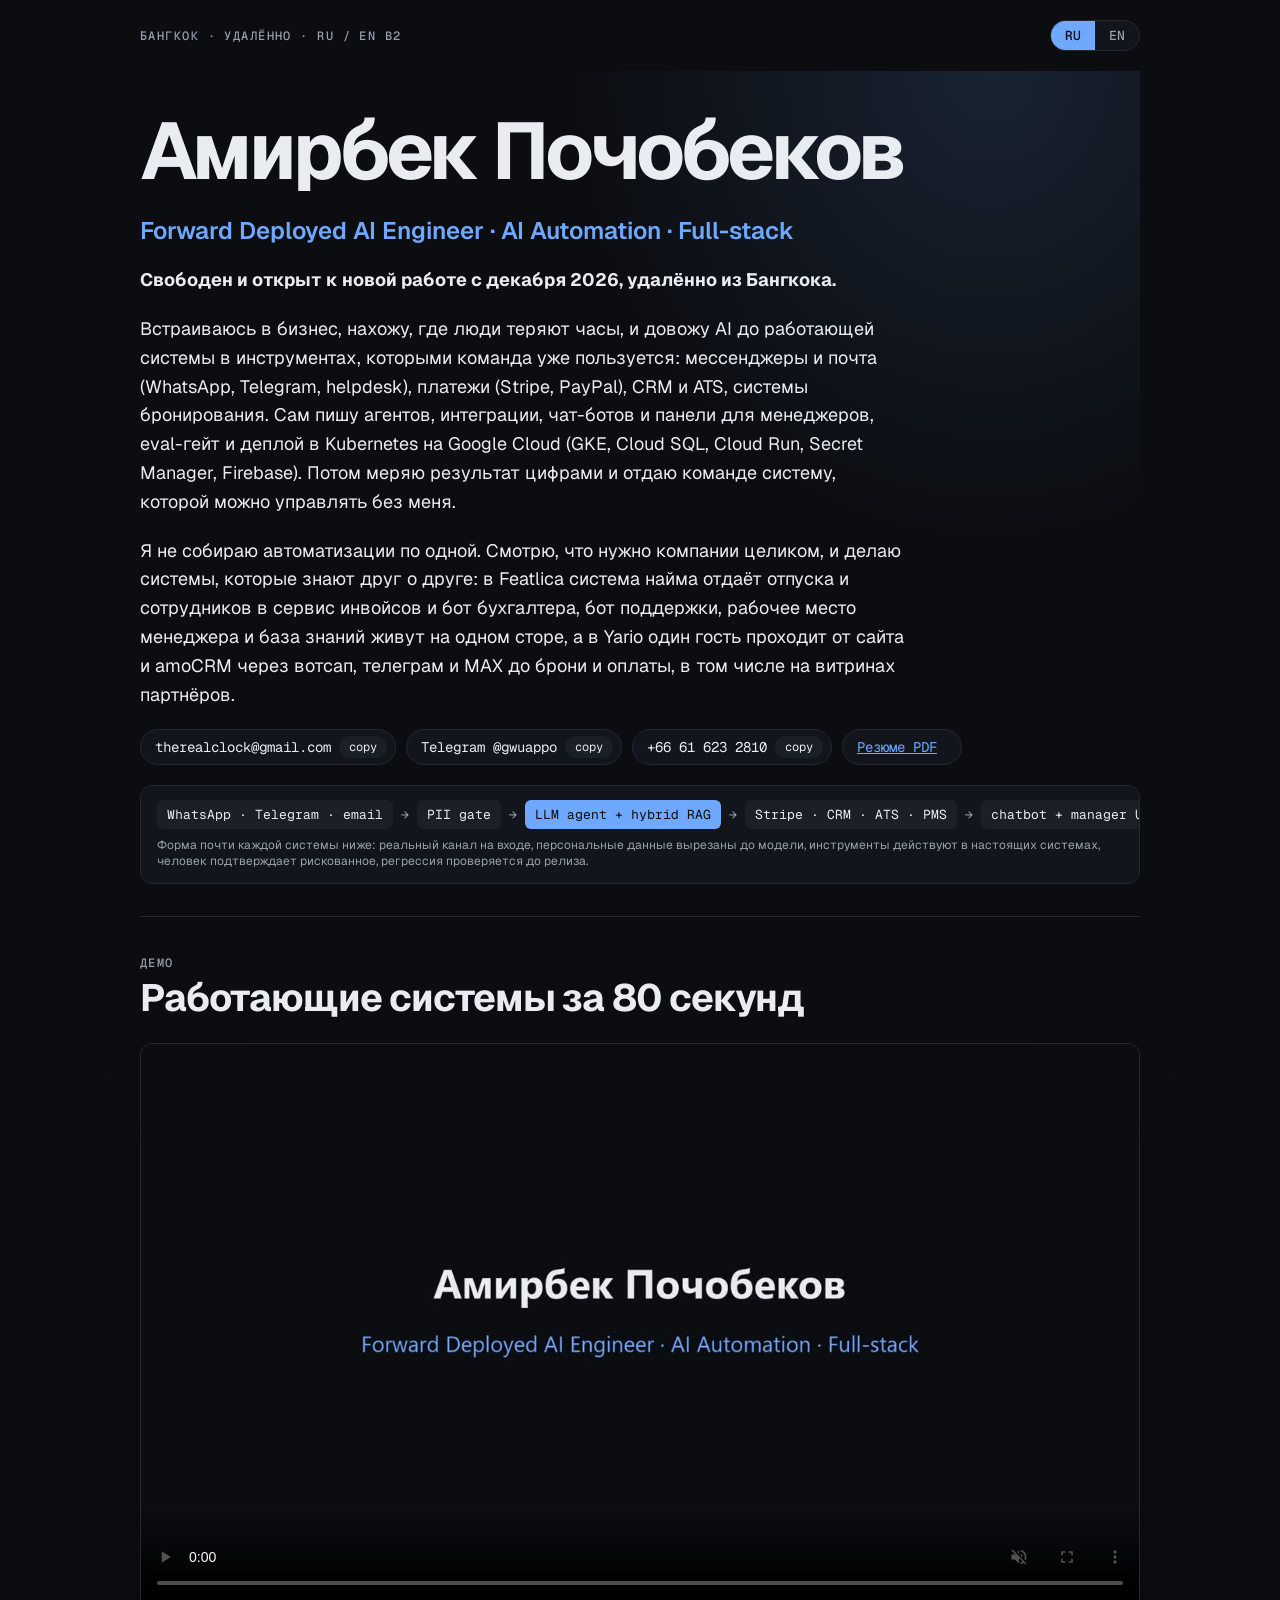
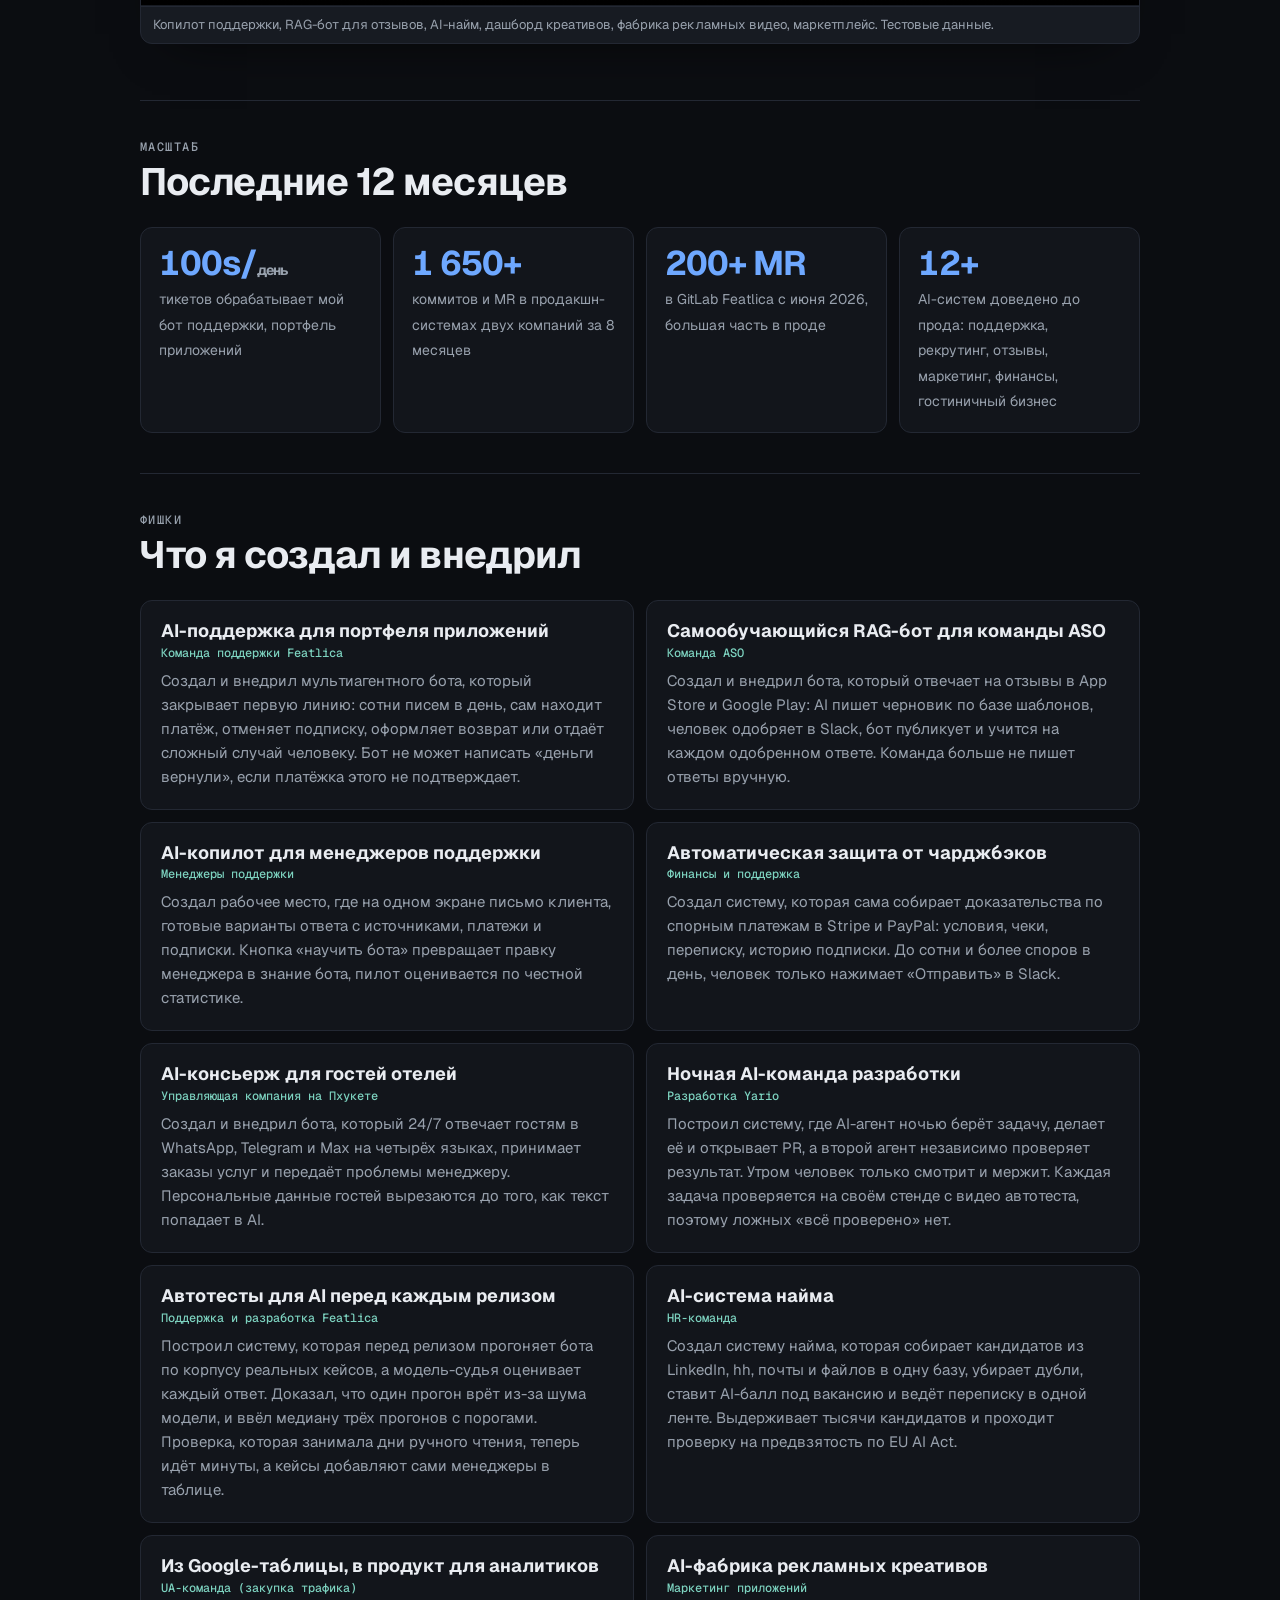
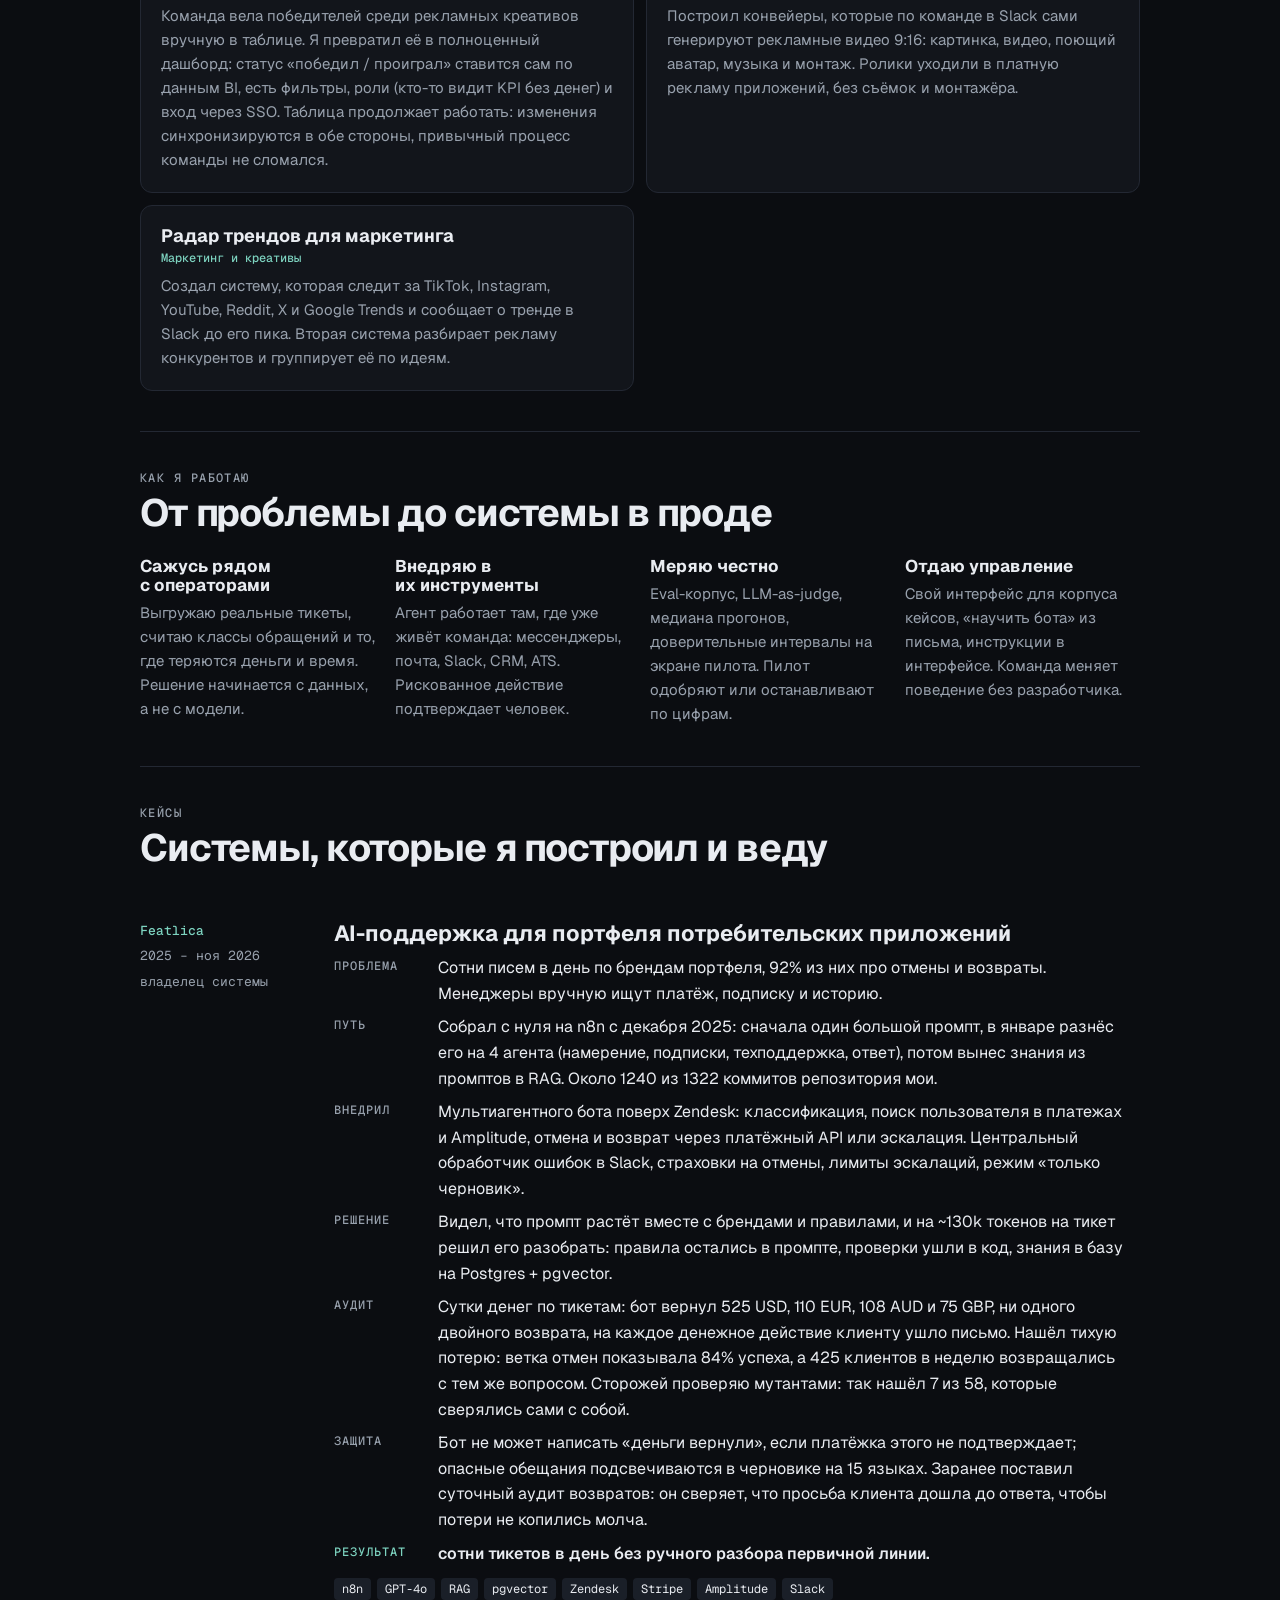
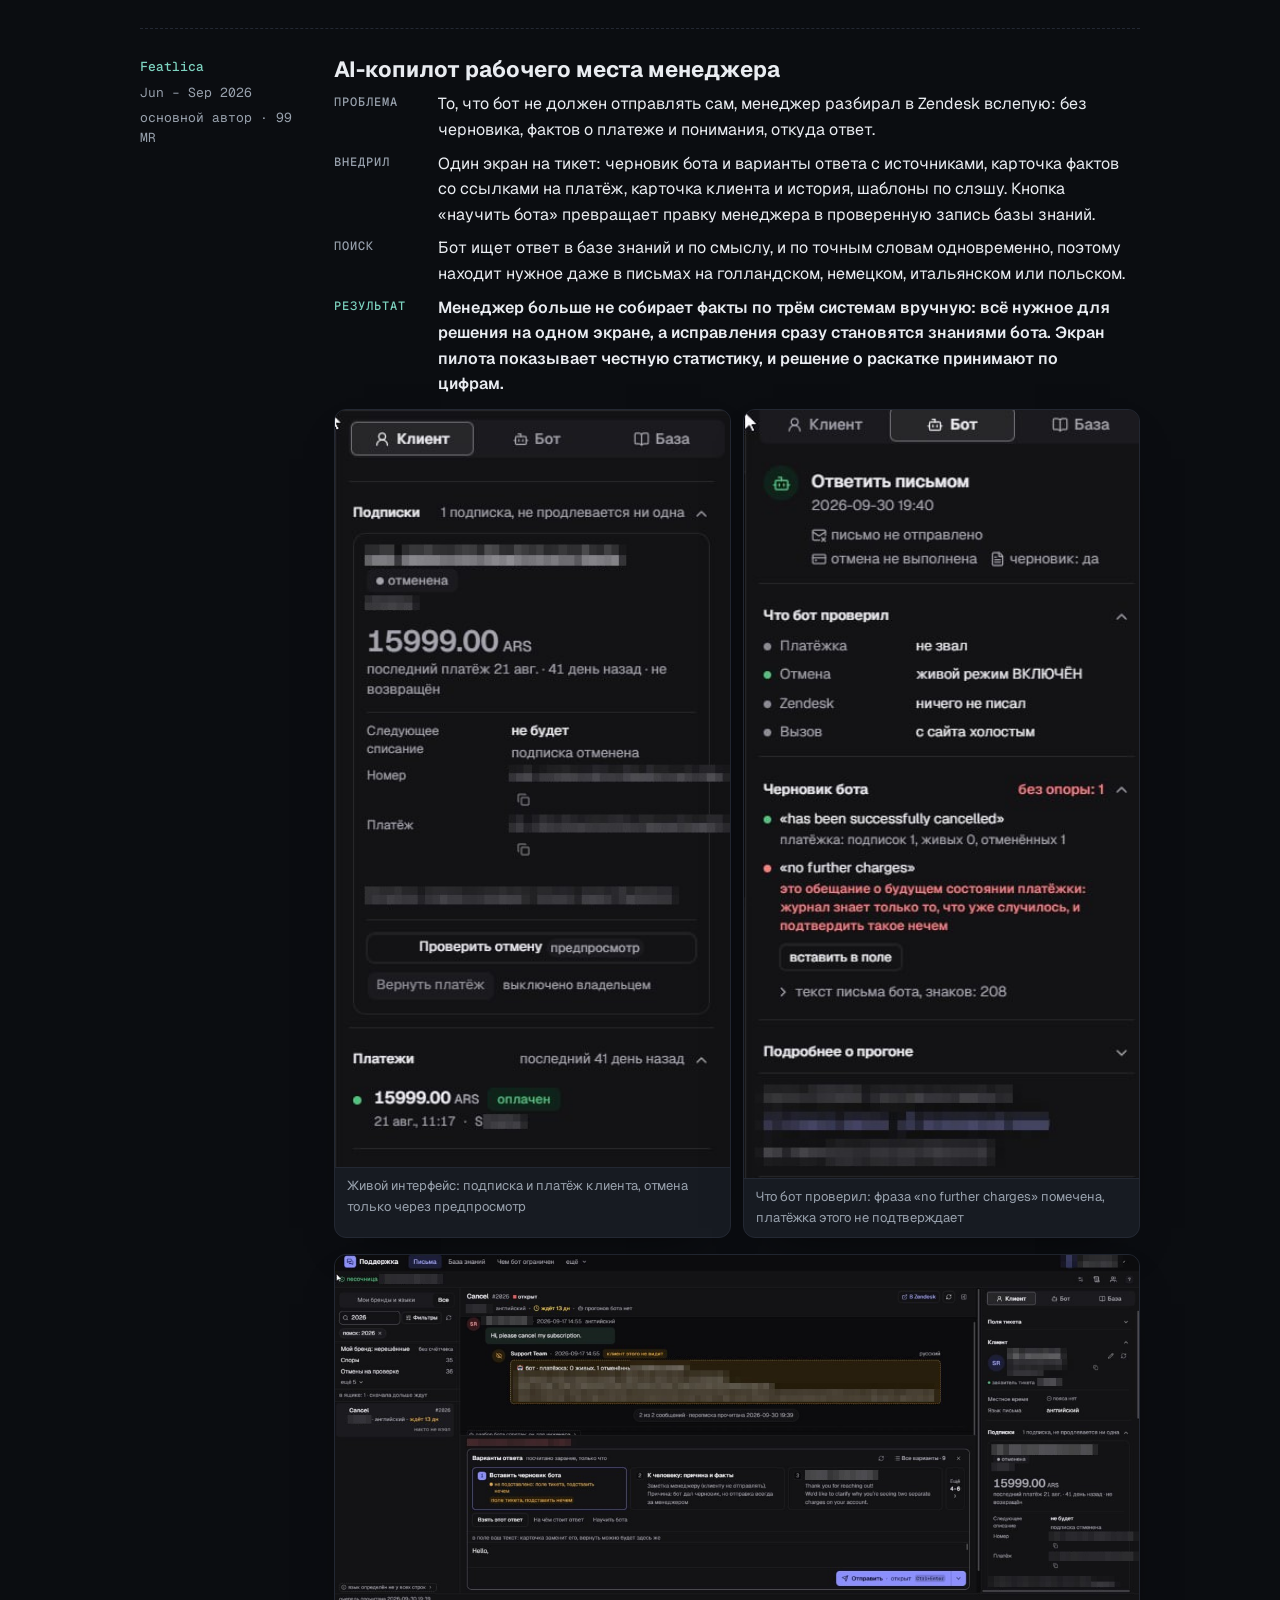
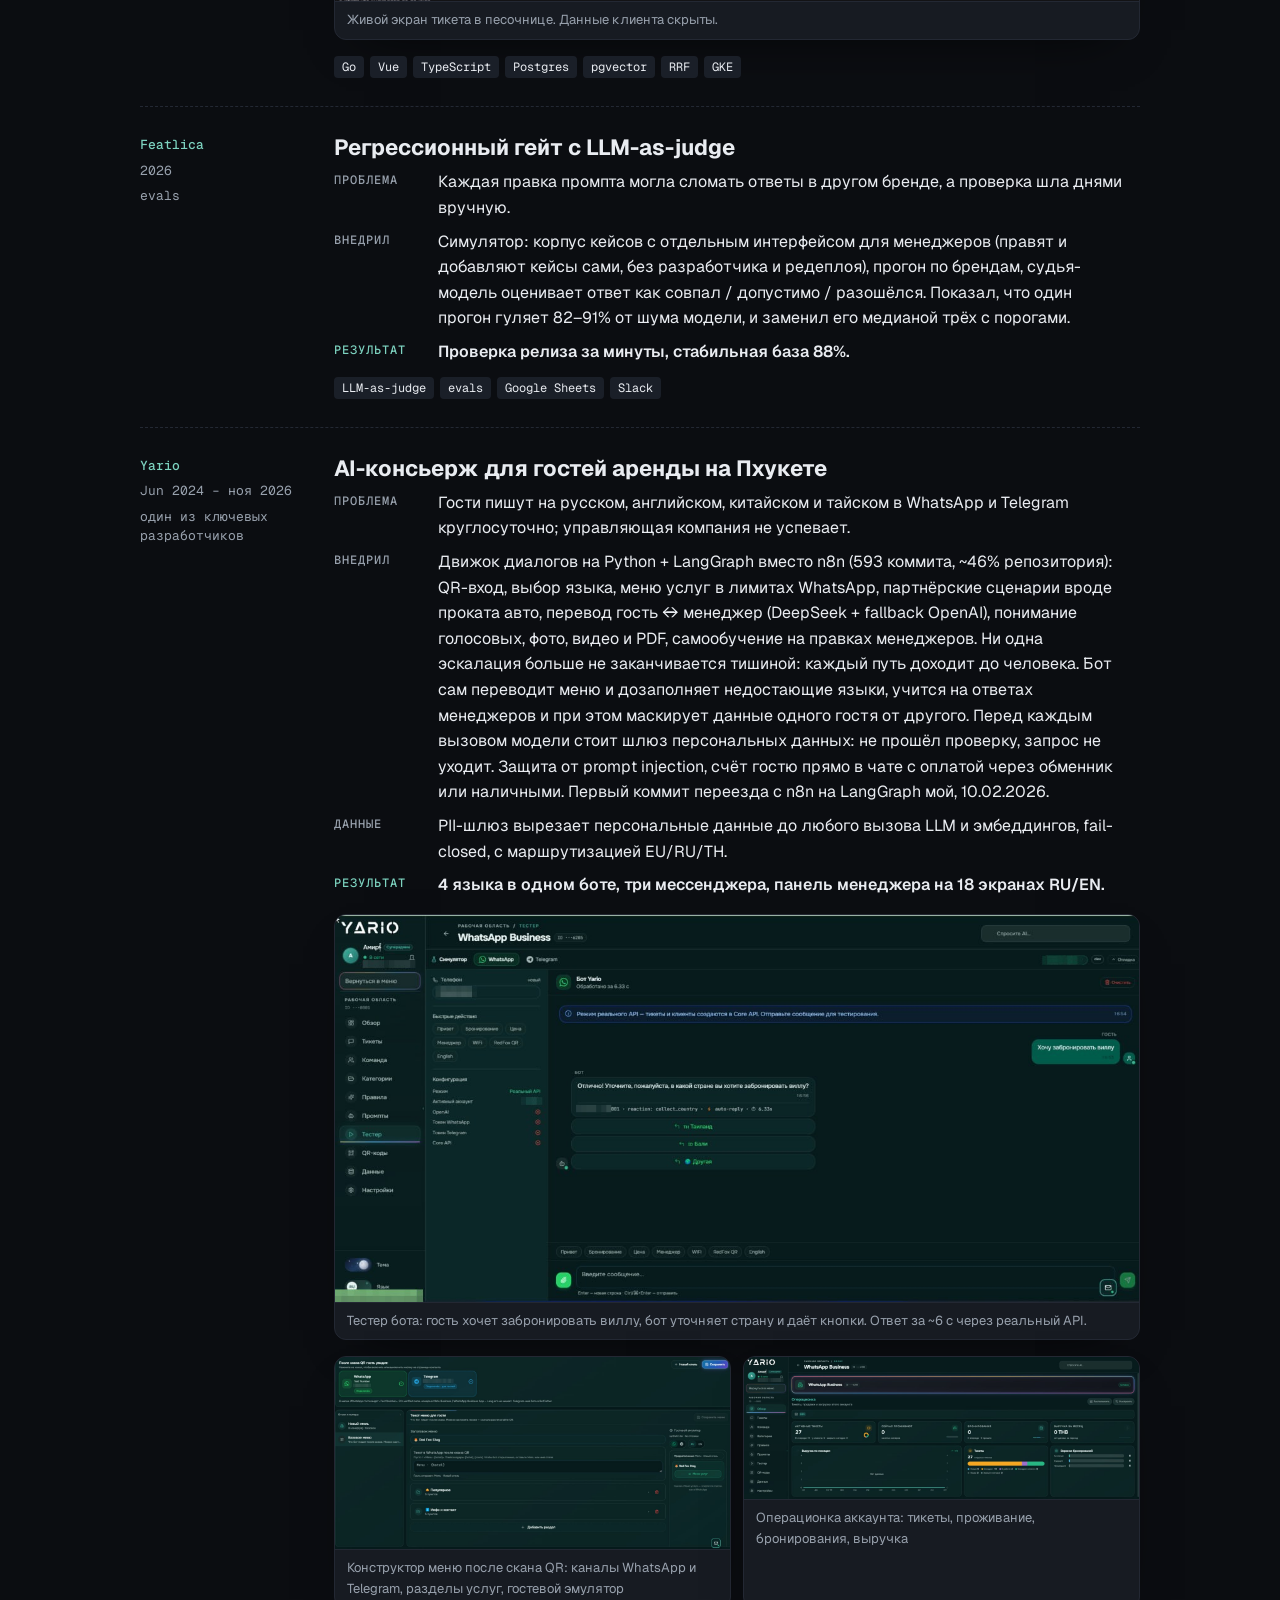
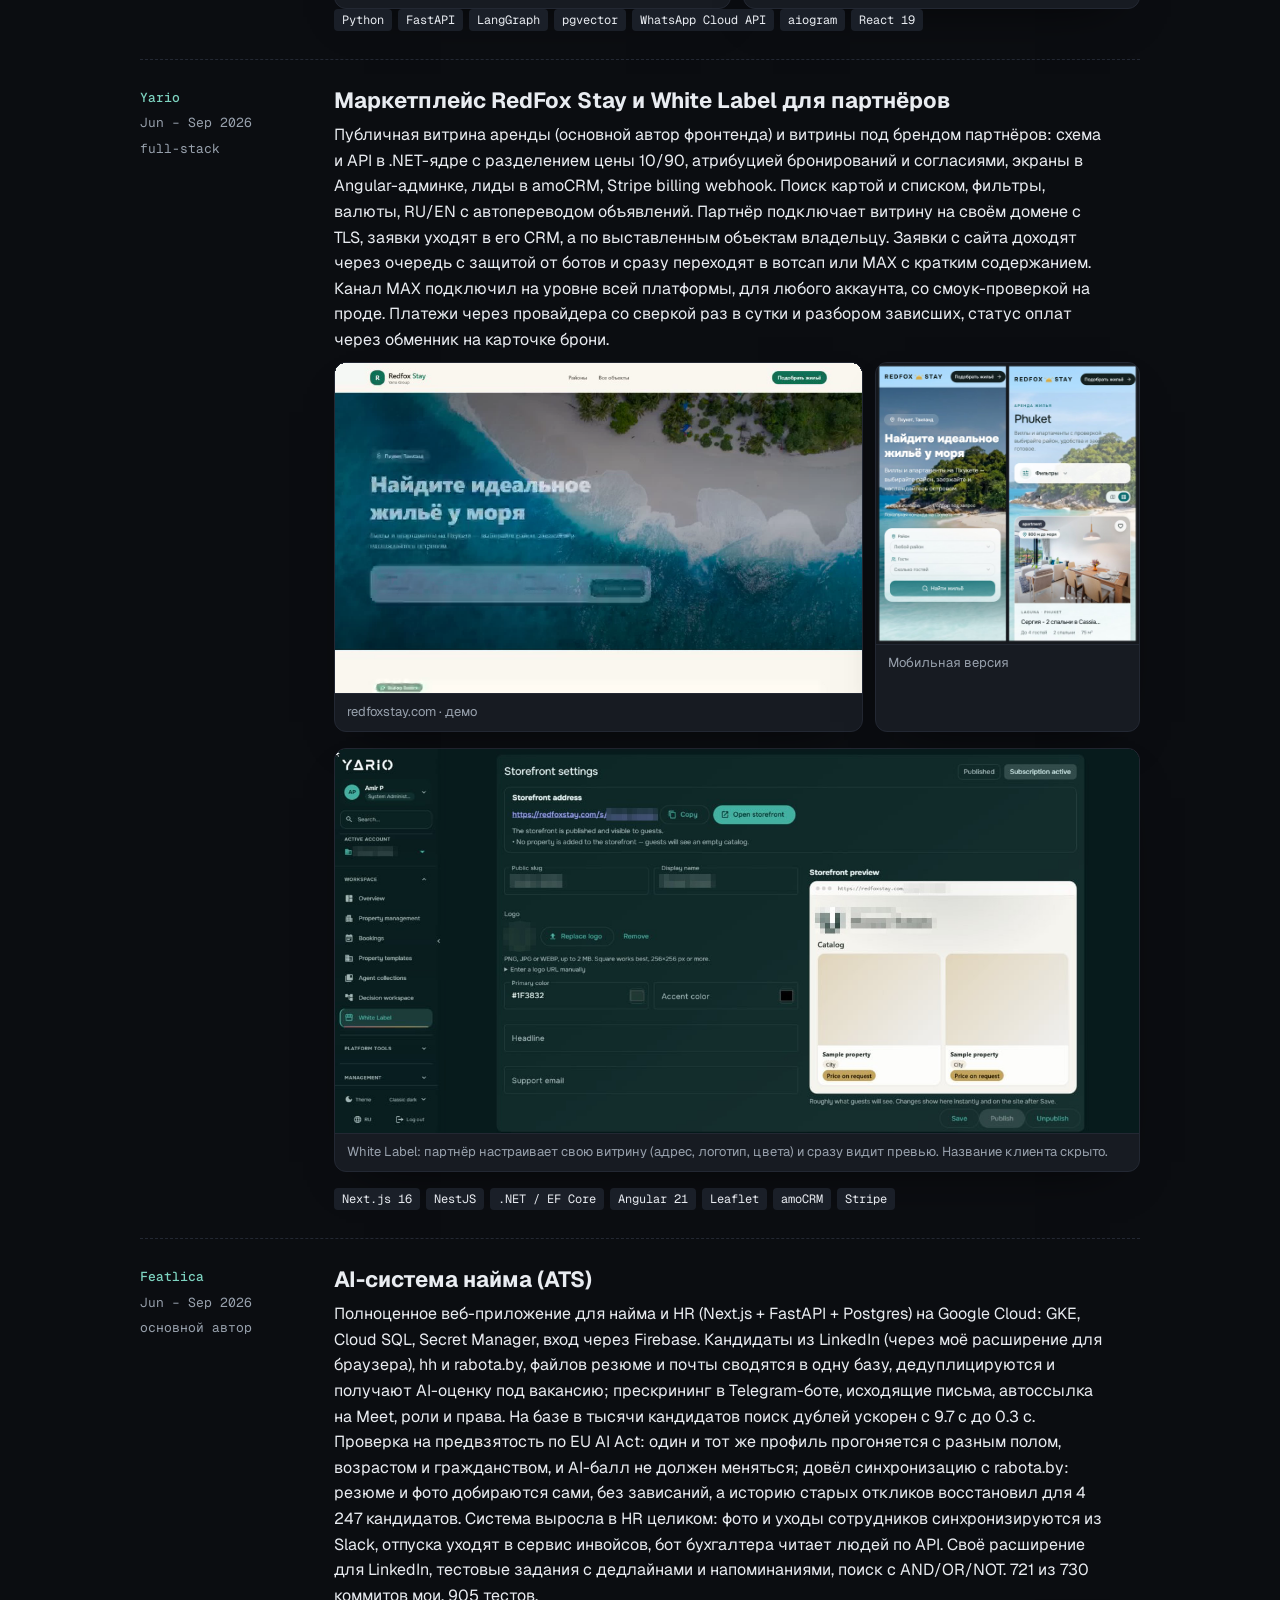
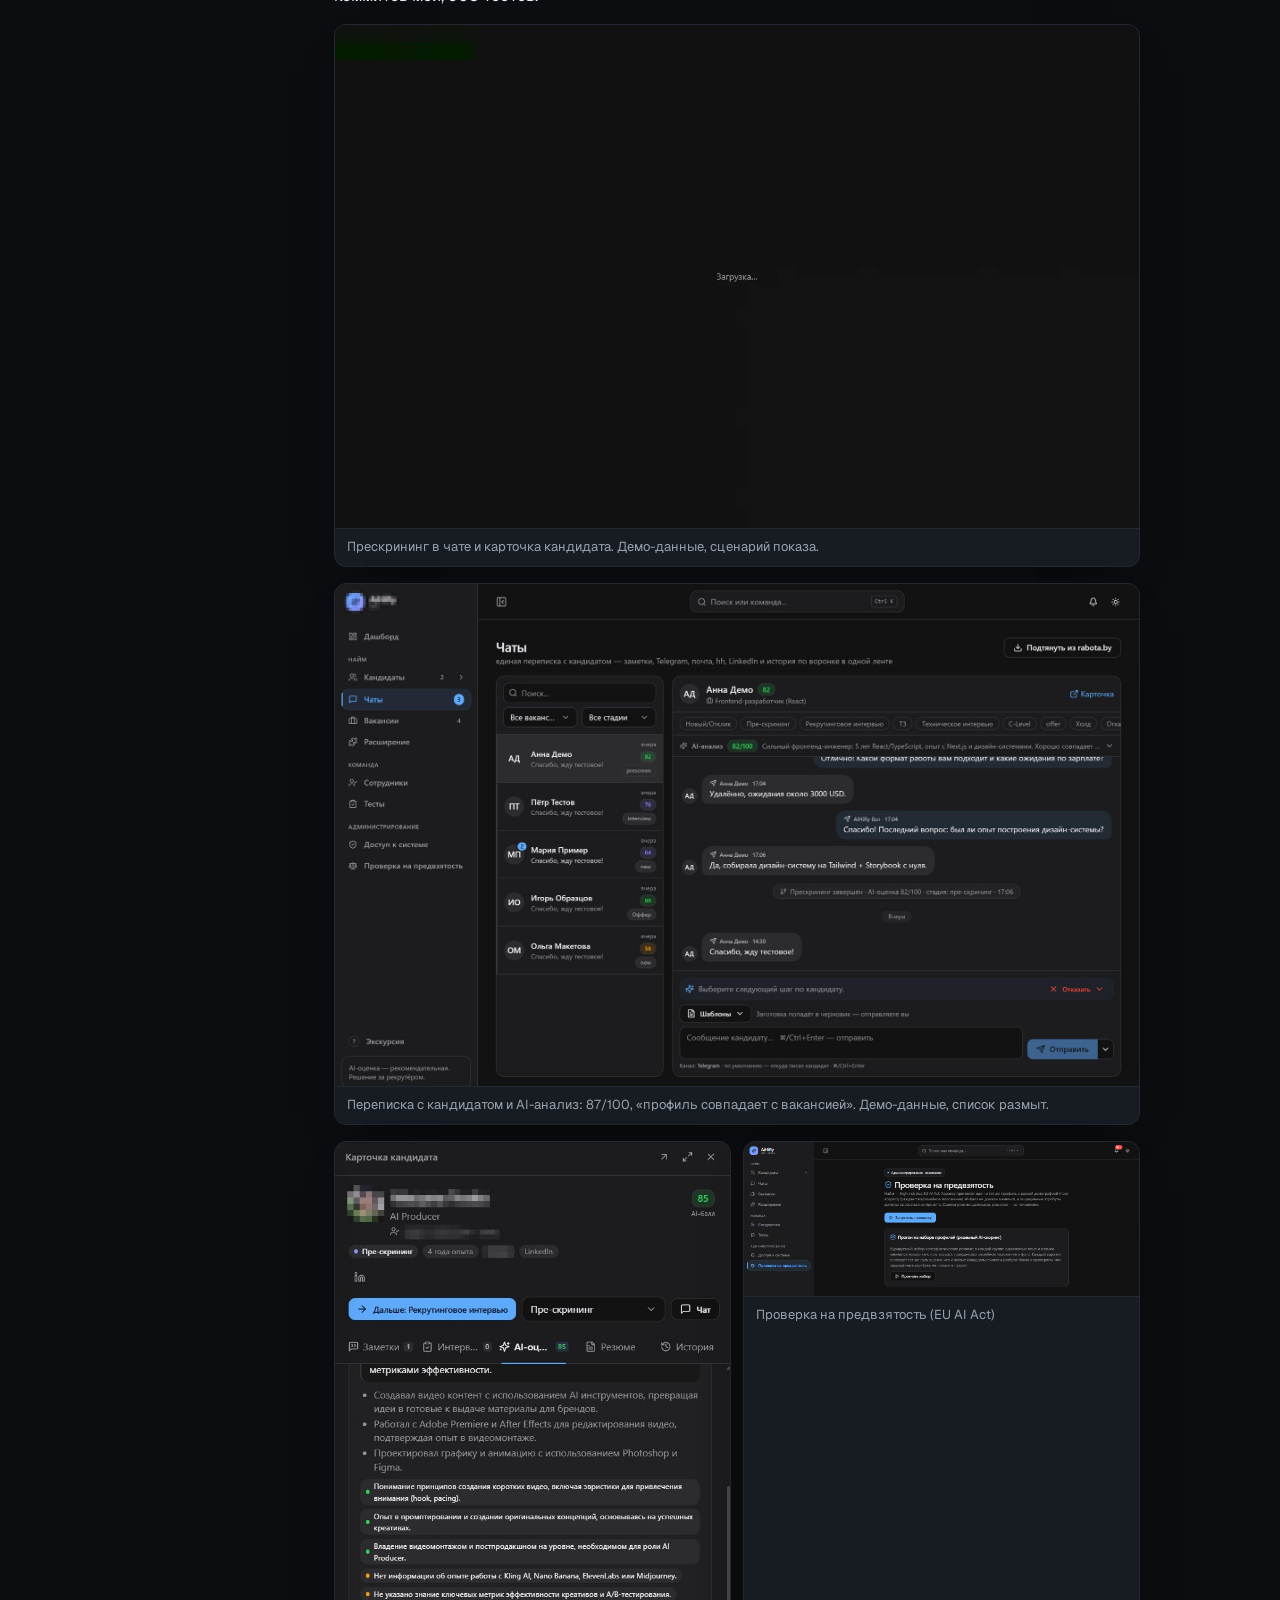
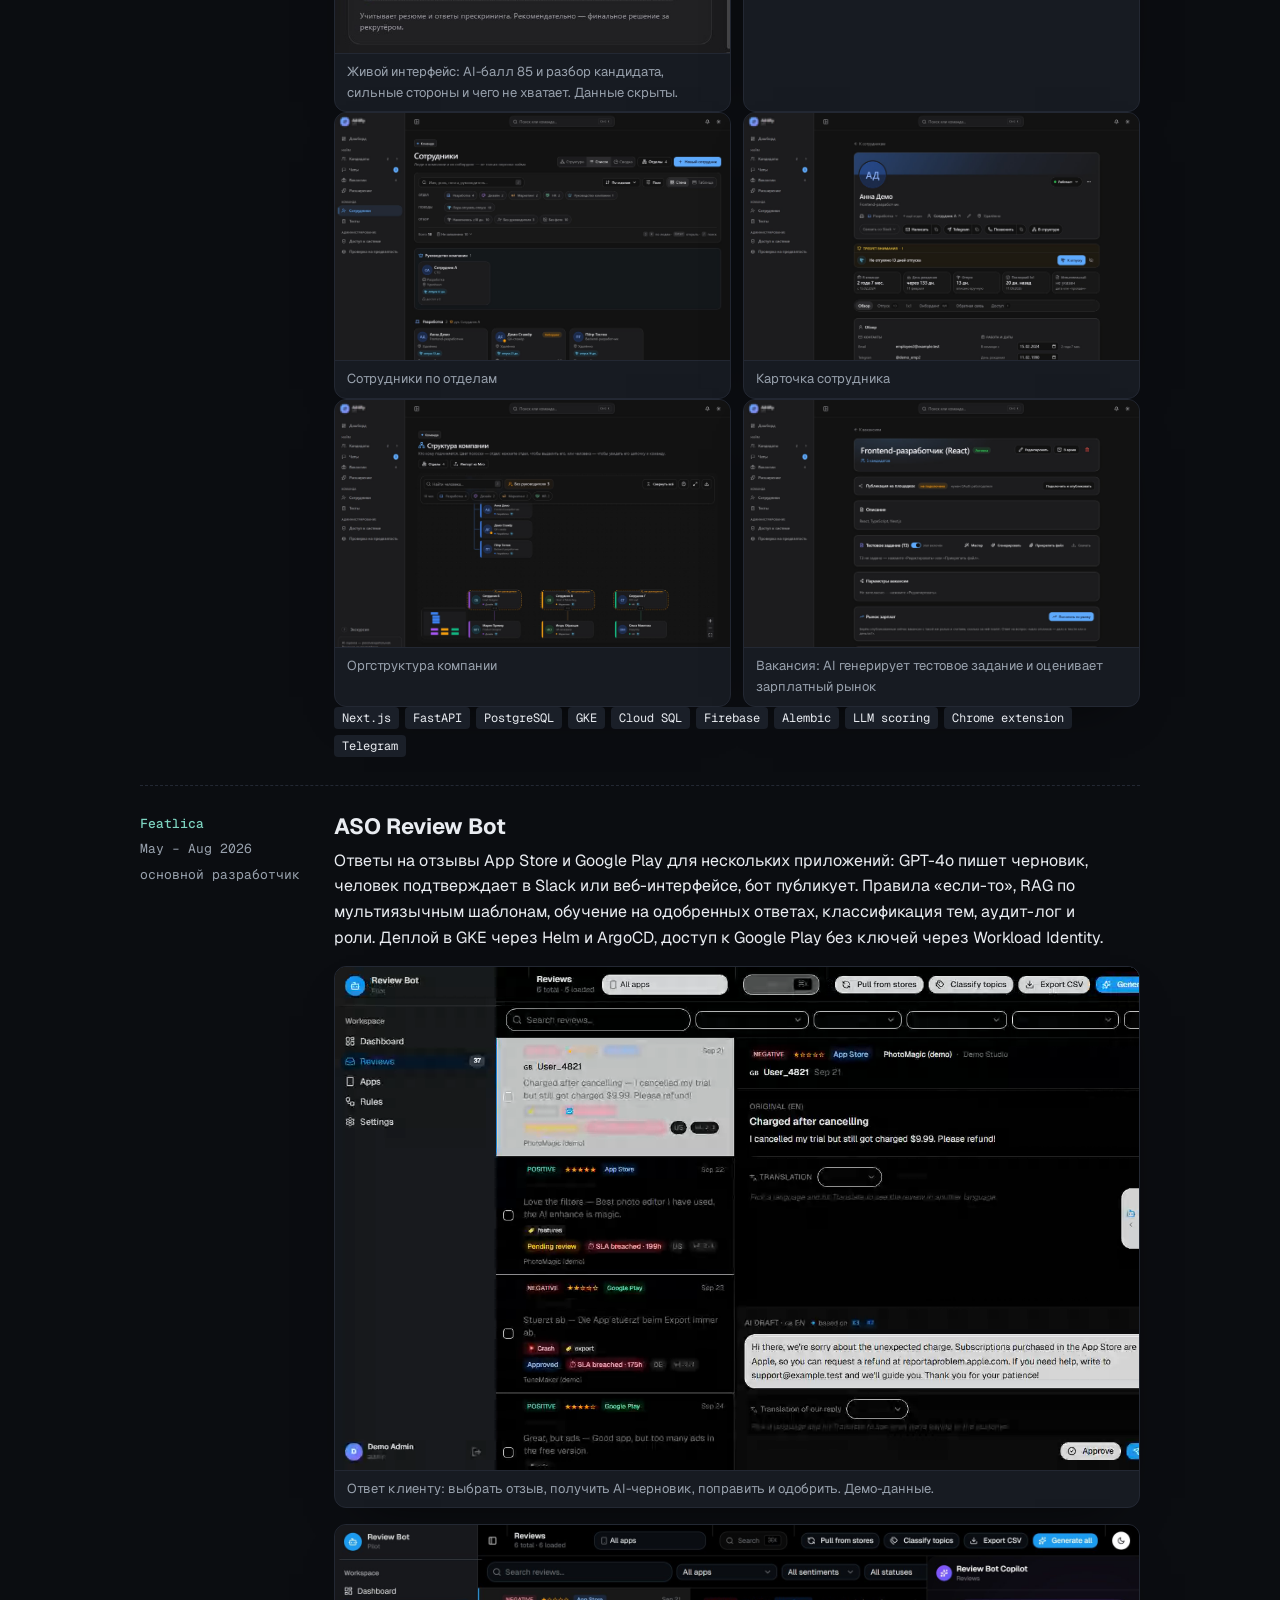
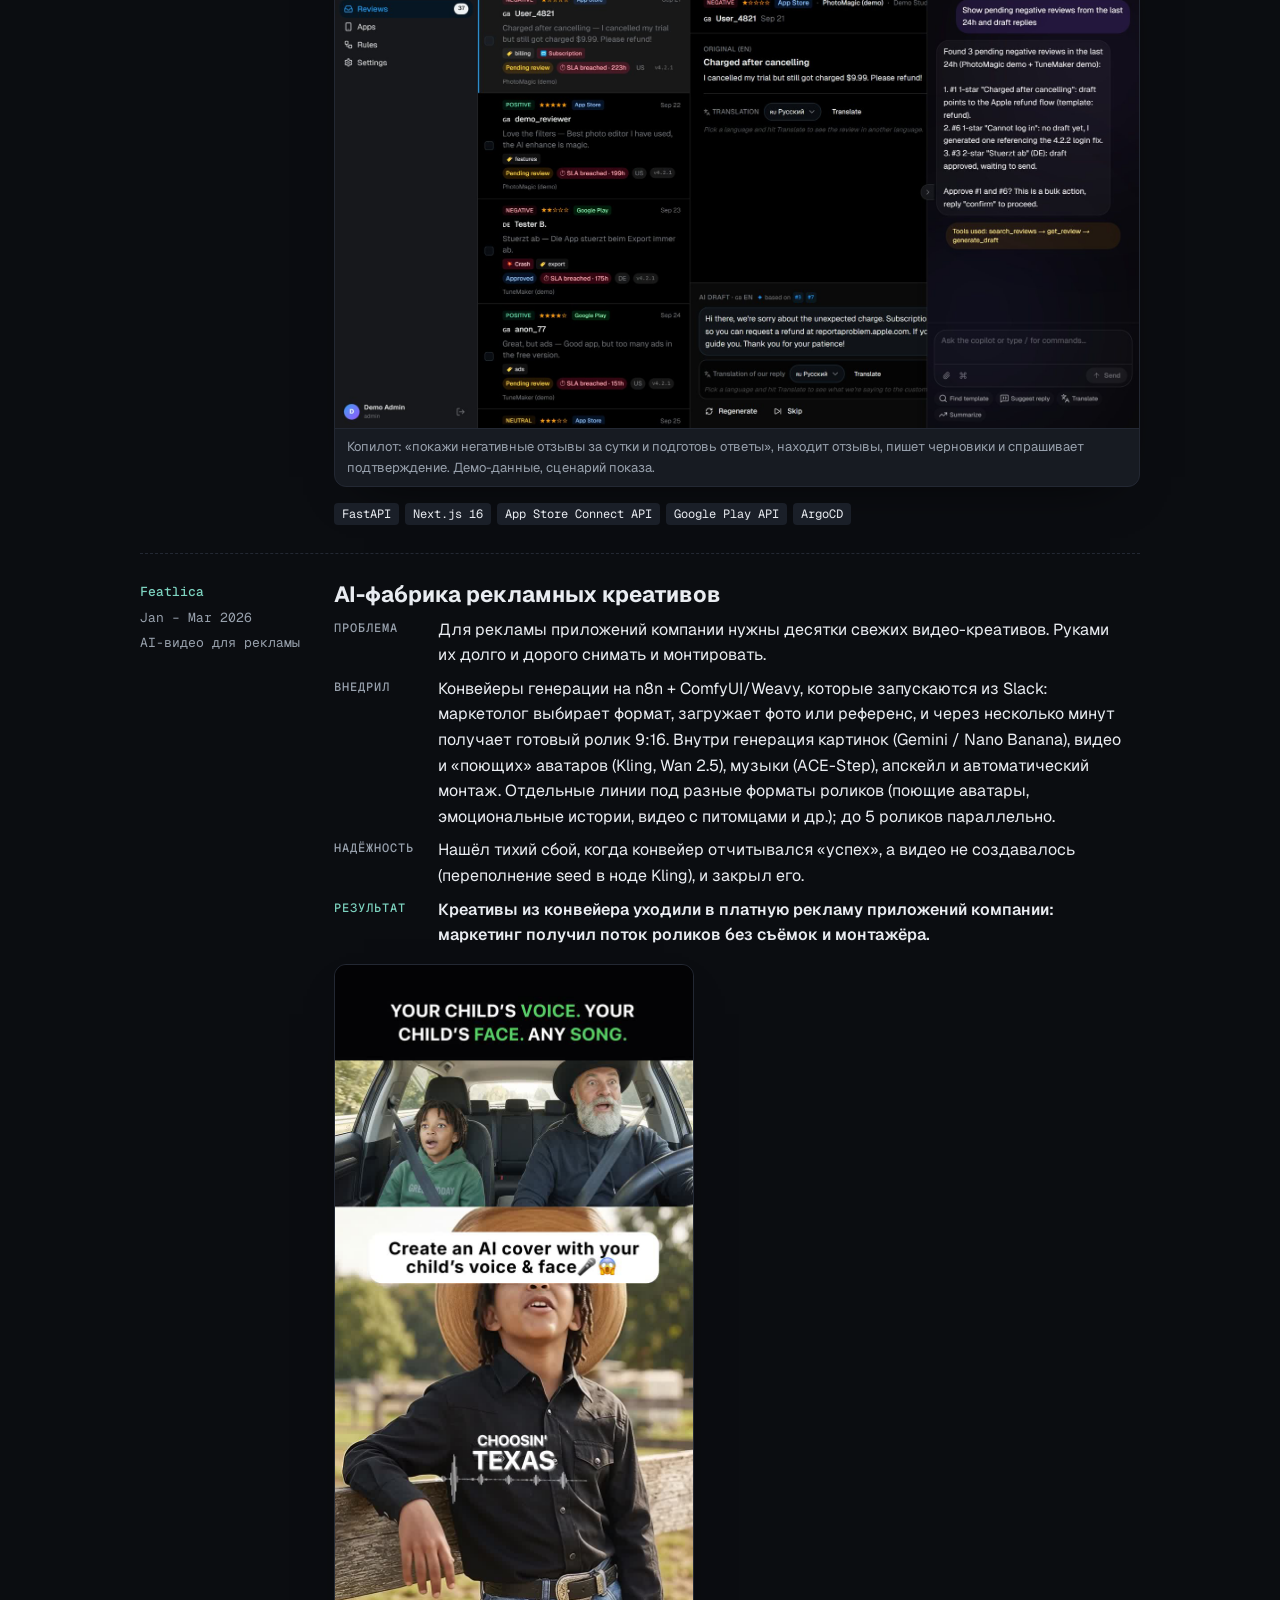
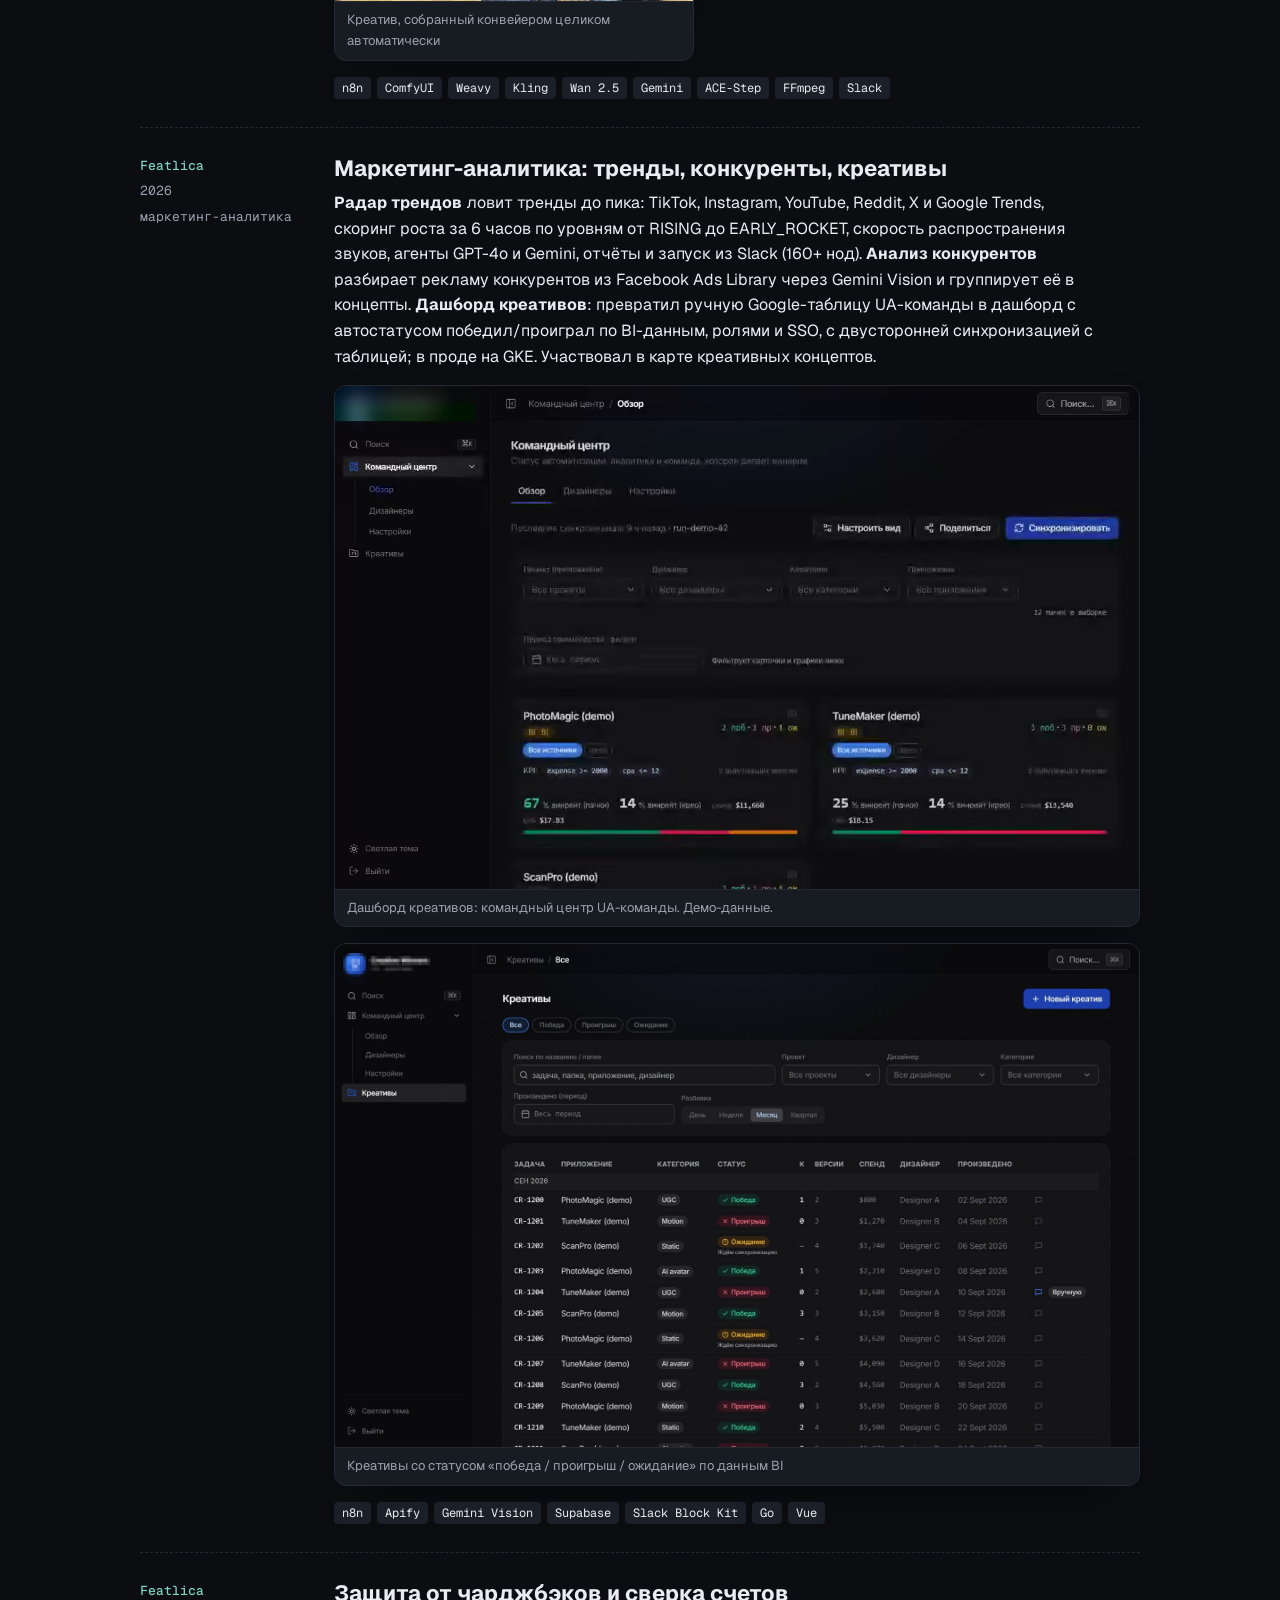
==== index.html @ 1156b282 "Remove internal names and sensitive details" ====
<!doctype html>
<html lang="ru" data-lang="ru">
<head>
<meta charset="utf-8">
<meta name="viewport" content="width=device-width, initial-scale=1, viewport-fit=cover">
<meta name="description" content="Forward Deployed AI Engineer · AI Automation · Full-stack. Кейсы, скриншоты и видео работающих AI-систем.">
<meta property="og:title" content="Амирбек Почобеков, Forward Deployed AI Engineer">
<meta property="og:description" content="AI-агенты, интеграции и продакшн: кейсы, скрины и видео.">
<meta property="og:image" content="shots/sb-variants.jpg">
<meta name="robots" content="noindex">
<title>Амирбек Почобеков, AI Engineer</title>

<link rel="preconnect" href="https://fonts.googleapis.com">
<link rel="stylesheet" href="https://fonts.googleapis.com/css2?family=Geist:wght@400;500;600;700;800&family=Geist+Mono:wght@400;500&display=swap">
<style>
/* Layout: dark product-site look; one column; cases as field reports with full-width screenshots */
:root{
  --paper:#0b0d11; --surface:#12151b; --raise:#171b22; --ink:#e9ecf1; --muted:#98a1ad; --line:#232833;
  --accent:#6ea8ff; --signal:#7dd3c0; --chip:#1a1f28; color-scheme:dark;
  --display:"Geist",ui-sans-serif,system-ui,sans-serif;
  --body:"Geist",ui-sans-serif,system-ui,sans-serif;
  --mono:"Geist Mono",ui-monospace,Consolas,monospace;
}
*{box-sizing:border-box}
body{background:var(--paper);color:var(--ink);font:16px/1.6 var(--body);padding-inline:20px;padding-block:0 64px}
.wrap{max-width:1000px;margin:0 auto}
a{color:var(--accent)}
a:focus-visible,button:focus-visible{outline:2px solid var(--accent);outline-offset:2px}
h1,h2,h3{font-family:var(--display);text-wrap:balance;margin:0;line-height:1.1}
.eyebrow{font:500 12px/1 var(--mono);letter-spacing:.12em;text-transform:uppercase;color:var(--muted)}
.bar{display:flex;justify-content:space-between;align-items:center;padding-block:20px;gap:12px}
.lang{display:inline-flex;border:1px solid var(--line);border-radius:999px;overflow:hidden;background:var(--surface)}
.lang button{border:0;background:none;color:var(--muted);font:500 13px var(--mono);padding:6px 14px;cursor:pointer}
.lang button[aria-pressed="true"]{background:var(--accent);color:#0b0d11}
html[data-lang="en"] [lang="ru"],html:not([data-lang="en"]) [lang="en"]{display:none}
header.hero{padding-block:36px 32px;display:grid;gap:20px}
.hero h1{font-size:clamp(40px,7vw,80px);font-weight:700;letter-spacing:-.045em}
.hero{background:radial-gradient(60% 80% at 85% 0%,rgba(110,168,255,.14),transparent 70%)}
.hero .role{font:600 clamp(18px,2.4vw,24px)/1.3 var(--display);color:var(--accent)}
.hero p.lead{max-width:64ch;font-size:18px;margin:0}
.contacts{display:flex;flex-wrap:wrap;gap:10px}
.contact{display:inline-flex;align-items:center;gap:8px;border:1px solid var(--line);background:var(--surface);border-radius:999px;padding:6px 8px 6px 14px;font:14px var(--mono)}
.contact button{border:0;background:var(--chip);color:var(--ink);border-radius:999px;padding:3px 10px;font:12px var(--mono);cursor:pointer}
.pipe{border:1px solid var(--line);background:var(--surface);border-radius:12px;padding:14px 16px;overflow-x:auto}
.pipe ol{list-style:none;margin:0;padding:0;display:flex;gap:8px;align-items:center;white-space:nowrap;font:13px var(--mono)}
.pipe li{padding:6px 10px;border-radius:6px;background:var(--chip)}
.pipe li.arrow{background:none;color:var(--muted);padding:0}
.pipe li.hot{background:var(--accent);color:#0b0d11}
.pipe small{display:block;margin-top:8px;color:var(--muted);font:12px var(--body)}
section{padding-block:40px;border-top:1px solid var(--line)}
section>h2{font-size:clamp(26px,3.6vw,38px);font-weight:700;letter-spacing:-.03em;margin-block:8px 24px}
.stats{display:grid;grid-template-columns:repeat(4,minmax(0,1fr));gap:12px}
@media (max-width:760px){.stats{grid-template-columns:repeat(2,minmax(0,1fr))}}
.stat{background:var(--surface);border:1px solid var(--line);border-radius:12px;padding:18px}
.stat b{display:block;font:700 34px/1 var(--display);letter-spacing:-.03em;color:var(--accent);font-variant-numeric:tabular-nums;margin-bottom:6px}
.stat span{color:var(--muted);font-size:14px}
.how{display:grid;grid-template-columns:repeat(auto-fit,minmax(220px,1fr));gap:20px}
.how h3{font-size:17px;margin-bottom:6px}
.how p{margin:0;color:var(--muted);font-size:15px}
.case{display:grid;grid-template-columns:170px minmax(0,1fr);gap:24px;padding-block:28px;border-bottom:1px dashed var(--line)}
.case:last-child{border-bottom:0}
.case .meta{font:13px/1.5 var(--mono);color:var(--muted);display:grid;gap:6px;align-content:start}
.case .meta .org{color:var(--signal);font-weight:500}
.case h3{font-size:22px;font-weight:700;margin-bottom:10px}
.case p{margin:0 0 10px;max-width:70ch}
.pdr{display:grid;gap:8px;margin:0 0 12px;max-width:72ch}
.pdr div{display:grid;grid-template-columns:92px minmax(0,1fr);gap:12px}
.pdr dt{font:500 12px/1.9 var(--mono);text-transform:uppercase;letter-spacing:.08em;color:var(--muted)}
.pdr dd{margin:0}
.pdr .res dd{font-weight:600}
.pdr .res dt{color:var(--signal)}
.tags{display:flex;flex-wrap:wrap;gap:6px}
.tags span{font:12px var(--mono);background:var(--chip);padding:3px 8px;border-radius:4px}
figure{margin:16px 0;border:1px solid var(--line);border-radius:12px;overflow:hidden;background:var(--raise);box-shadow:0 20px 50px -30px rgba(0,0,0,.8)}
figure img,figure video{display:block;width:100%;height:auto}
.duo{display:grid;grid-template-columns:repeat(auto-fit,minmax(260px,1fr));gap:12px}
.duo figure{margin:0}
figcaption{font-size:13px;color:var(--muted);padding:8px 12px;border-top:1px solid var(--line)}
.wow{display:grid;grid-template-columns:repeat(2,minmax(0,1fr));gap:12px}
.wow>div{background:var(--surface);border:1px solid var(--line);border-radius:12px;padding:20px}
@media (max-width:700px){.wow{grid-template-columns:1fr}}
.wow h3{font-size:18px;margin-bottom:4px}
.wow .who{display:block;font:500 12px var(--mono);color:var(--signal);margin-bottom:8px}
.wow p{margin:0;color:var(--muted);font-size:15px}
.lab{display:grid;grid-template-columns:repeat(2,minmax(0,1fr));gap:16px}
.lab div{border:1px solid var(--line);background:var(--surface);border-radius:10px;padding:16px}
.lab h3{font-size:17px;margin-bottom:6px}
.lab p{margin:0;color:var(--muted);font-size:15px}
.cols{display:grid;grid-template-columns:repeat(auto-fit,minmax(260px,1fr));gap:20px}
.cols h3{font-size:17px;margin-bottom:8px}
.cols p{margin:0;color:var(--muted);font-size:15px}
.xp{display:grid;gap:14px}
.xp>div{display:grid;grid-template-columns:170px minmax(0,1fr);gap:24px}
.xp .when{font:13px var(--mono);color:var(--muted);font-variant-numeric:tabular-nums}
.xp b{font-weight:600}
.xp p{margin:2px 0 0;color:var(--muted);font-size:15px}
footer{padding-block:32px;color:var(--muted);font-size:14px;border-top:1px solid var(--line)}
@media (max-width:640px){.case,.xp>div{grid-template-columns:1fr;gap:8px}.pdr div{grid-template-columns:1fr;gap:0}}
@media (prefers-reduced-motion:no-preference){.pipe li.hot{animation:pulse 2.4s ease-in-out infinite}@keyframes pulse{50%{opacity:.75}}}
@media print{
  :root{--paper:#fff;--surface:#fff;--ink:#111;--muted:#444;--line:#ccc;--chip:#eef0f6;color-scheme:light}
  *{-webkit-print-color-adjust:exact;print-color-adjust:exact}
  @page{size:A4;margin:14mm 12mm}
  body{padding:0;font-size:11pt}
  .lang,.contact button,.pipe li.hot{animation:none}
  .lang,.contact button{display:none}
  header.hero{padding-block:0 12px}
  section{padding-block:16px}
  .case,.lab div,.xp>div,.stat,.how>div{break-inside:avoid}
  figure,.duo,.pipe,.noprint{display:none!important}
  body{font-size:10pt;line-height:1.45}
  .hero h1{font-size:28pt}
  .hero .role{font-size:13pt}
  .hero p.lead{font-size:10.5pt}
  .contact{padding:2px 8px;font-size:9pt}
  section>h2{font-size:15pt;margin-block:2px 10px}
  .stats{grid-template-columns:repeat(4,1fr)}
  .stat{padding:8px}.stat b{font-size:16pt}.stat span{font-size:тысячиpt}
  .case{grid-template-columns:120px 1fr;gap:14px;padding-block:10px}
  .case h3{font-size:12.5pt;margin-bottom:4px}
  .pdr{gap:3px;margin-bottom:6px}.pdr div{grid-template-columns:78px 1fr}
  .tags span{font-size:8pt;padding:1px 6px}
  .xp>div{grid-template-columns:120px 1fr;gap:14px}.xp p{font-size:9.5pt}
  .wow{grid-template-columns:repeat(2,1fr);break-inside:avoid}.wow div{padding:8px;break-inside:avoid}.wow h3{font-size:11pt}.wow p{font-size:9pt}
  .lab{grid-template-columns:repeat(3,1fr);gap:8px}.lab div{padding:8px}.lab p{font-size:9pt}
  .cols{grid-template-columns:repeat(3,1fr);gap:10px}.cols p{font-size:9pt}
  h2,h3,.eyebrow{break-after:avoid}
  section>.eyebrow,section>h2{break-inside:avoid}
  .lab,.cols,.stats{break-inside:avoid}
  a{color:var(--ink);text-decoration:none}
}
</style>
<style>body{margin:0}img{max-width:100%}[hidden]{display:none!important}</style>
</head>
<body>


<div class="wrap">
<div class="bar">
  <span class="eyebrow"><span lang="ru">Бангкок · удалённо · RU / EN B2</span><span lang="en">Bangkok · remote · RU / EN B2</span></span>
  <div class="lang" role="group" aria-label="Language"><button type="button" id="l-ru" data-l="ru">RU</button><button type="button" id="l-en" data-l="en">EN</button></div>
</div>

<header class="hero">
  <h1><span lang="ru">Амирбек Почобеков</span><span lang="en">Amirbek Pochobekov</span></h1>
  <div class="role">Forward Deployed AI Engineer · AI Automation · Full-stack</div>
  <p class="lead" lang="ru"><b>Свободен и открыт к новой работе с декабря 2026, удалённо из Бангкока.</b></p>
  <p class="lead" lang="en"><b>Available for a new role from December 2026, remote from Bangkok.</b></p>
  <p class="lead" lang="ru">Встраиваюсь в бизнес, нахожу, где люди теряют часы, и довожу AI до работающей системы в инструментах, которыми команда уже пользуется: мессенджеры и почта (WhatsApp, Telegram, helpdesk), платежи (Stripe, PayPal), CRM и ATS, системы бронирования. Сам пишу агентов, интеграции, чат-ботов и панели для менеджеров, eval-гейт и деплой в Kubernetes на Google Cloud (GKE, Cloud SQL, Cloud Run, Secret Manager, Firebase). Потом меряю результат цифрами и отдаю команде систему, которой можно управлять без меня.</p>
  <p class="lead" lang="ru">Я не собираю автоматизации по одной. Смотрю, что нужно компании целиком, и делаю системы, которые знают друг о друге: в Featlica система найма отдаёт отпуска и сотрудников в сервис инвойсов и бот бухгалтера, бот поддержки, рабочее место менеджера и база знаний живут на одном сторе, а в Yario один гость проходит от сайта и amoCRM через вотсап, телеграм и MAX до брони и оплаты, в том числе на витринах партнёров.</p>
  <p class="lead" lang="en">I embed with a business, find where people lose hours, and take AI all the way to a running system inside the tools the team already uses: messengers and email (WhatsApp, Telegram, helpdesk), payments (Stripe, PayPal), CRM and ATS, booking systems. I build the agents, integrations, chatbots and manager dashboards, the eval gate and the Kubernetes deploy on Google Cloud (GKE, Cloud SQL, Cloud Run, Secret Manager, Firebase) myself, then measure the result and hand the team a system they can run without me.</p>
  <p class="lead" lang="en">I don't ship one-off automations. I look at what the company needs as a whole and build systems that know about each other: at Featlica the hiring system feeds vacations and employees into the invoice service and the accountant's bot, and the support bot, the manager workspace and the knowledge base share one store; at Yario one guest goes from the website and amoCRM through WhatsApp, Telegram and MAX to a booking and payment, including on partners' white-label storefronts.</p>
  <div class="contacts">
    <span class="contact">therealclock@gmail.com <button type="button" data-copy="therealclock@gmail.com">copy</button></span>
    <span class="contact">Telegram @gwuappo <button type="button" data-copy="@gwuappo">copy</button></span>
    <span class="contact">+66 61 623 2810 <button type="button" data-copy="+66616232810">copy</button></span>
    <span class="contact"><a href="cv/Pochobekov_Amirbek_CV_RU.pdf" lang="ru">Резюме PDF</a><a href="cv/Pochobekov_Amirbek_CV_EN.pdf" lang="en">CV PDF</a>&nbsp;</span>
  </div>
  <div class="pipe">
    <ol>
      <li>WhatsApp · Telegram · email</li><li class="arrow">→</li>
      <li>PII gate</li><li class="arrow">→</li>
      <li class="hot">LLM agent + hybrid RAG</li><li class="arrow">→</li>
      <li>Stripe · CRM · ATS · PMS</li><li class="arrow">→</li>
      <li>chatbot + manager UI</li><li class="arrow">→</li>
      <li>eval gate</li><li class="arrow">→</li>
      <li>k8s release</li>
    </ol>
    <small lang="ru">Форма почти каждой системы ниже: реальный канал на входе, персональные данные вырезаны до модели, инструменты действуют в настоящих системах, человек подтверждает рискованное, регрессия проверяется до релиза.</small>
    <small lang="en">The shape of most systems below: a real channel in, personal data removed before the model, tools that act on real systems, a human confirming risky actions, regression checked before release.</small>
  </div>
</header>

<section>
  <div class="eyebrow"><span lang="ru">Демо</span><span lang="en">Demo</span></div>
  <h2><span lang="ru">Работающие системы за 80 секунд</span><span lang="en">Live systems in 80 seconds</span></h2>
  <figure><video src="media/demo.mp4" poster="media/demo.jpg" controls muted playsinline preload="metadata" aria-label="Demo reel"></video><figcaption lang="ru">Копилот поддержки, RAG-бот для отзывов, AI-найм, дашборд креативов, фабрика рекламных видео, маркетплейс. Тестовые данные.</figcaption><figcaption lang="en">Support copilot, review RAG bot, AI hiring, creative dashboard, ad-video factory, marketplace. Test data.</figcaption></figure>
</section>

<section>
  <div class="eyebrow"><span lang="ru">Масштаб</span><span lang="en">Scale</span></div>
  <h2><span lang="ru">Последние 12 месяцев</span><span lang="en">The last 12 months</span></h2>
  <div class="stats">
    <div class="stat"><b>100s/<span lang="ru">день</span><span lang="en">day</span></b><span lang="ru">тикетов обрабатывает мой бот поддержки, портфель приложений</span><span lang="en">support tickets handled by my bot across the app portfolio</span></div>
    <div class="stat"><b>1 650+</b><span lang="ru">коммитов и MR в продакшн-системах двух компаний за 8 месяцев</span><span lang="en">commits and merge requests shipped to production systems at two companies in 8 months</span></div>
    <div class="stat"><b>200+ MR</b><span lang="ru">в GitLab Featlica с июня 2026, большая часть в проде</span><span lang="en">in Featlica GitLab since June 2026, most in production</span></div>
    <div class="stat"><b>12+</b><span lang="ru">AI-систем доведено до прода: поддержка, рекрутинг, отзывы, маркетинг, финансы, гостиничный бизнес</span><span lang="en">AI systems taken to production across support, hiring, reviews, marketing, finance and hospitality</span></div>
  </div>
</section>

<section>
  <div class="eyebrow"><span lang="ru">Фишки</span><span lang="en">Highlights</span></div>
  <h2><span lang="ru">Что я создал и внедрил</span><span lang="en">What I built and deployed</span></h2>
  <div class="wow">
    <div><h3><span lang="ru">AI-поддержка для портфеля приложений</span><span lang="en">AI support for an app portfolio</span></h3><span class="who">Команда поддержки Featlica</span><p lang="ru">Создал и внедрил мультиагентного бота, который закрывает первую линию: сотни писем в день, сам находит платёж, отменяет подписку, оформляет возврат или отдаёт сложный случай человеку. Бот не может написать «деньги вернули», если платёжка этого не подтверждает.</p><p lang="en">Built and deployed a multi-agent bot that runs first-line support: hundreds of emails a day, finds the payment, cancels, refunds or escalates. It cannot claim a refund the ledger didn't confirm.</p></div>
    <div><h3><span lang="ru">Самообучающийся RAG-бот для команды ASO</span><span lang="en">Self-learning RAG bot for the ASO team</span></h3><span class="who">Команда ASO</span><p lang="ru">Создал и внедрил бота, который отвечает на отзывы в App Store и Google Play: AI пишет черновик по базе шаблонов, человек одобряет в Slack, бот публикует и учится на каждом одобренном ответе. Команда больше не пишет ответы вручную.</p><p lang="en">Built and deployed a bot that answers App Store and Google Play reviews: AI drafts from a template base, a person approves in Slack, the bot posts and learns from every approved reply.</p></div>
    <div><h3><span lang="ru">AI-копилот для менеджеров поддержки</span><span lang="en">AI copilot for support managers</span></h3><span class="who">Менеджеры поддержки</span><p lang="ru">Создал рабочее место, где на одном экране письмо клиента, готовые варианты ответа с источниками, платежи и подписки. Кнопка «научить бота» превращает правку менеджера в знание бота, пилот оценивается по честной статистике.</p><p lang="en">Built a workspace with the customer email, ready answer variants with sources, payments and subscriptions on one screen; “teach the bot” turns a manager's fix into bot knowledge.</p></div>
    <div><h3><span lang="ru">Автоматическая защита от чарджбэков</span><span lang="en">Automated chargeback defence</span></h3><span class="who">Финансы и поддержка</span><p lang="ru">Создал систему, которая сама собирает доказательства по спорным платежам в Stripe и PayPal: условия, чеки, переписку, историю подписки. До сотни и более споров в день, человек только нажимает «Отправить» в Slack.</p><p lang="en">Built a system that assembles Stripe and PayPal dispute evidence itself: terms, receipts, conversation, subscription history. 100+ disputes a day; a person only clicks “Submit” in Slack.</p></div>
    <div><h3><span lang="ru">AI-консьерж для гостей отелей</span><span lang="en">AI concierge for hotel guests</span></h3><span class="who">Управляющая компания на Пхукете</span><p lang="ru">Создал и внедрил бота, который 24/7 отвечает гостям в WhatsApp, Telegram и Max на четырёх языках, принимает заказы услуг и передаёт проблемы менеджеру. Персональные данные гостей вырезаются до того, как текст попадает в AI.</p><p lang="en">Built and deployed a 24/7 guest bot on WhatsApp, Telegram and Max in four languages that takes service orders and routes problems to managers; guest personal data is stripped before any AI call.</p></div>
    <div><h3><span lang="ru">Ночная AI-команда разработки</span><span lang="en">An overnight AI dev team</span></h3><span class="who">Разработка Yario</span><p lang="ru">Построил систему, где AI-агент ночью берёт задачу, делает её и открывает PR, а второй агент независимо проверяет результат. Утром человек только смотрит и мержит. Каждая задача проверяется на своём стенде с видео автотеста, поэтому ложных «всё проверено» нет.</p><p lang="en">Built a system where an AI agent takes a task overnight and opens a PR, and a second agent verifies it independently; a human reviews and merges in the morning. Every task is checked on its own stand with a test video.</p></div>
    <div><h3><span lang="ru">Автотесты для AI перед каждым релизом</span><span lang="en">Automated AI tests before every release</span></h3><span class="who">Поддержка и разработка Featlica</span><p lang="ru">Построил систему, которая перед релизом прогоняет бота по корпусу реальных кейсов, а модель-судья оценивает каждый ответ. Доказал, что один прогон врёт из-за шума модели, и ввёл медиану трёх прогонов с порогами. Проверка, которая занимала дни ручного чтения, теперь идёт минуты, а кейсы добавляют сами менеджеры в таблице.</p><p lang="en">Built a system that replays the bot on a corpus of real cases before each release while a judge model scores every answer. Showed single runs lie from model noise and introduced a median of three with thresholds. Days of manual reading became minutes, and managers add cases themselves in a sheet.</p></div>
    <div><h3><span lang="ru">AI-система найма</span><span lang="en">AI hiring system</span></h3><span class="who">HR-команда</span><p lang="ru">Создал систему найма, которая собирает кандидатов из LinkedIn, hh, почты и файлов в одну базу, убирает дубли, ставит AI-балл под вакансию и ведёт переписку в одной ленте. Выдерживает тысячи кандидатов и проходит проверку на предвзятость по EU AI Act.</p><p lang="en">Built an ATS that pulls candidates from LinkedIn, hh, email and files into one base, dedupes, AI-scores against the role and keeps one conversation thread. Handles thousands of candidates and passes an EU AI Act bias check.</p></div>
    <div><h3><span lang="ru">Из Google-таблицы, в продукт для аналитиков</span><span lang="en">From a Google Sheet to an analytics product</span></h3><span class="who">UA-команда (закупка трафика)</span><p lang="ru">Команда вела победителей среди рекламных креативов вручную в таблице. Я превратил её в полноценный дашборд: статус «победил / проиграл» ставится сам по данным BI, есть фильтры, роли (кто-то видит KPI без денег) и вход через SSO. Таблица продолжает работать: изменения синхронизируются в обе стороны, привычный процесс команды не сломался.</p><p lang="en">The team tracked winning ad creatives by hand in a sheet. I turned it into a full dashboard: won/lost set automatically from BI data, filters, roles (some see KPIs without money) and SSO. The sheet keeps working with two-way sync, so the team's habits didn't break.</p></div>
    <div><h3><span lang="ru">AI-фабрика рекламных креативов</span><span lang="en">AI factory for ad creatives</span></h3><span class="who">Маркетинг приложений</span><p lang="ru">Построил конвейеры, которые по команде в Slack сами генерируют рекламные видео 9:16: картинка, видео, поющий аватар, музыка и монтаж. Ролики уходили в платную рекламу приложений, без съёмок и монтажёра.</p><p lang="en">Built pipelines that generate 9:16 ad videos from a Slack command: image, video, singing avatar, music and editing. The videos went into paid app advertising with no shoots or editor.</p></div>
    <div><h3><span lang="ru">Радар трендов для маркетинга</span><span lang="en">Trend radar for marketing</span></h3><span class="who">Маркетинг и креативы</span><p lang="ru">Создал систему, которая следит за TikTok, Instagram, YouTube, Reddit, X и Google Trends и сообщает о тренде в Slack до его пика. Вторая система разбирает рекламу конкурентов и группирует её по идеям.</p><p lang="en">Built a system that watches TikTok, Instagram, YouTube, Reddit, X and Google Trends and flags trends in Slack before they peak; a second one clusters competitor ads by concept.</p></div>
  </div>
</section>

<section class="noprint">
  <div class="eyebrow"><span lang="ru">Как я работаю</span><span lang="en">How I work</span></div>
  <h2><span lang="ru">От проблемы до системы в проде</span><span lang="en">From a problem to a system in production</span></h2>
  <div class="how">
    <div><h3><span lang="ru">Сажусь рядом с операторами</span><span lang="en">Sit with the operators</span></h3><p lang="ru">Выгружаю реальные тикеты, считаю классы обращений и то, где теряются деньги и время. Решение начинается с данных, а не с модели.</p><p lang="en">I export real tickets, count request classes and find where money and time leak. The solution starts from data, not from a model.</p></div>
    <div><h3><span lang="ru">Внедряю в их инструменты</span><span lang="en">Ship into their tools</span></h3><p lang="ru">Агент работает там, где уже живёт команда: мессенджеры, почта, Slack, CRM, ATS. Рискованное действие подтверждает человек.</p><p lang="en">The agent runs where the team already lives: messengers, email, Slack, CRM, ATS. A human confirms anything risky.</p></div>
    <div><h3><span lang="ru">Меряю честно</span><span lang="en">Measure honestly</span></h3><p lang="ru">Eval-корпус, LLM-as-judge, медиана прогонов, доверительные интервалы на экране пилота. Пилот одобряют или останавливают по цифрам.</p><p lang="en">Eval corpus, LLM-as-judge, median of runs, confidence intervals on the pilot screen. A pilot is approved or stopped on numbers.</p></div>
    <div><h3><span lang="ru">Отдаю управление</span><span lang="en">Hand over control</span></h3><p lang="ru">Свой интерфейс для корпуса кейсов, «научить бота» из письма, инструкции в интерфейсе. Команда меняет поведение без разработчика.</p><p lang="en">Its own UI for the case corpus, "teach the bot" from an email, instructions in the UI. The team changes behaviour without a developer.</p></div>
  </div>
</section>

<section id="cases">
  <div class="eyebrow"><span lang="ru">Кейсы</span><span lang="en">Case studies</span></div>
  <h2><span lang="ru">Системы, которые я построил и веду</span><span lang="en">Systems I built and run</span></h2>

  <article class="case">
    <div class="meta"><span class="org">Featlica</span><span>2025 – <span lang="ru">ноя 2026</span><span lang="en">Nov 2026</span></span><span lang="ru">владелец системы</span><span lang="en">system owner</span></div>
    <div>
      <h3><span lang="ru">AI-поддержка для портфеля потребительских приложений</span><span lang="en">AI support for a portfolio of consumer apps</span></h3>
      <dl class="pdr" lang="ru">
        <div><dt>Проблема</dt><dd>Сотни писем в день по брендам портфеля, 92% из них про отмены и возвраты. Менеджеры вручную ищут платёж, подписку и историю.</dd></div>
        <div><dt>Путь</dt><dd>Собрал с нуля на n8n с декабря 2025: сначала один большой промпт, в январе разнёс его на 4 агента (намерение, подписки, техподдержка, ответ), потом вынес знания из промптов в RAG. Около 1240 из 1322 коммитов репозитория мои.</dd></div>
        <div><dt>Внедрил</dt><dd>Мультиагентного бота поверх Zendesk: классификация, поиск пользователя в платежах и Amplitude, отмена и возврат через платёжный API или эскалация. Центральный обработчик ошибок в Slack, страховки на отмены, лимиты эскалаций, режим «только черновик».</dd></div>
        <div><dt>Решение</dt><dd>Видел, что промпт растёт вместе с брендами и правилами, и на ~130k токенов на тикет решил его разобрать: правила остались в промпте, проверки ушли в код, знания в базу на Postgres + pgvector.</dd></div>
        <div><dt>Аудит</dt><dd>Сутки денег по тикетам: бот вернул 525 USD, 110 EUR, 108 AUD и 75 GBP, ни одного двойного возврата, на каждое денежное действие клиенту ушло письмо. Нашёл тихую потерю: ветка отмен показывала 84% успеха, а 425 клиентов в неделю возвращались с тем же вопросом. Сторожей проверяю мутантами: так нашёл 7 из 58, которые сверялись сами с собой.</dd></div>
        <div><dt>Защита</dt><dd>Бот не может написать «деньги вернули», если платёжка этого не подтверждает; опасные обещания подсвечиваются в черновике на 15 языках. Заранее поставил суточный аудит возвратов: он сверяет, что просьба клиента дошла до ответа, чтобы потери не копились молча.</dd></div>
        <div class="res"><dt>Результат</dt><dd>сотни тикетов в день без ручного разбора первичной линии.</dd></div>
      </dl>
      <dl class="pdr" lang="en">
        <div><dt>Problem</dt><dd>Hundreds of emails a day across all brands, 92% about cancels and refunds. Managers looked up payments, subscriptions and history by hand.</dd></div>
        <div><dt>Path</dt><dd>Built from scratch on n8n since December 2025: one huge prompt first, split into 4 agents in January (intent, subscriptions, tech support, reply), then the knowledge moved out of prompts into RAG. About 1,240 of the repo's 1,322 commits are mine.</dd></div>
        <div><dt>Deployed</dt><dd>A multi-agent bot on top of Zendesk: classification, user lookup in payments and Amplitude, cancel and refund through the payment API or escalation. Central error handler to Slack, cancellation safety nets, escalation limits, a draft-only mode.</dd></div>
        <div><dt>Decision</dt><dd>I saw the prompt growing with every brand and rule, and at ~130k tokens per ticket decided to take it apart: rules stay in the prompt, checks moved into code, knowledge into a Postgres + pgvector store.</dd></div>
        <div><dt>Audit</dt><dd>One day of money, ticket by ticket: the bot refunded 525 USD, 110 EUR, 108 AUD and 75 GBP, zero double refunds, every money action got a letter. Found a silent loss: the cancel branch showed 84% success while 425 customers a week came back with the same question. I test the watchdogs with mutants, which exposed 7 of 58 that checked against themselves.</dd></div>
        <div><dt>Safety</dt><dd>The bot cannot say “refunded” unless the payment ledger confirms it; risky promises are highlighted in drafts across 15 languages. I set up a daily refund audit in advance: it checks that the customer's request made it into the reply, so losses can't pile up silently.</dd></div>
        <div class="res"><dt>Result</dt><dd>hundreds of tickets a day with no manual first-line triage.</dd></div>
      </dl>
      <div class="tags"><span>n8n</span><span>GPT-4o</span><span>RAG</span><span>pgvector</span><span>Zendesk</span><span>Stripe</span><span>Amplitude</span><span>Slack</span></div>
    </div>
  </article>

  <article class="case">
    <div class="meta"><span class="org">Featlica</span><span>Jun – Sep 2026</span><span lang="ru">основной автор · 99 MR</span><span lang="en">main author · 99 MRs</span></div>
    <div>
      <h3><span lang="ru">AI-копилот рабочего места менеджера</span><span lang="en">AI copilot workspace for support managers</span></h3>
      <dl class="pdr" lang="ru">
        <div><dt>Проблема</dt><dd>То, что бот не должен отправлять сам, менеджер разбирал в Zendesk вслепую: без черновика, фактов о платеже и понимания, откуда ответ.</dd></div>
        <div><dt>Внедрил</dt><dd>Один экран на тикет: черновик бота и варианты ответа с источниками, карточка фактов со ссылками на платёж, карточка клиента и история, шаблоны по слэшу. Кнопка «научить бота» превращает правку менеджера в проверенную запись базы знаний.</dd></div>
        <div><dt>Поиск</dt><dd>Бот ищет ответ в базе знаний и по смыслу, и по точным словам одновременно, поэтому находит нужное даже в письмах на голландском, немецком, итальянском или польском.</dd></div>
        <div class="res"><dt>Результат</dt><dd>Менеджер больше не собирает факты по трём системам вручную: всё нужное для решения на одном экране, а исправления сразу становятся знаниями бота. Экран пилота показывает честную статистику, и решение о раскатке принимают по цифрам.</dd></div>
      </dl>
      <dl class="pdr" lang="en">
        <div><dt>Problem</dt><dd>What the bot must not send alone, managers handled blind in Zendesk: no draft, no payment facts, no idea where an answer came from.</dd></div>
        <div><dt>Deployed</dt><dd>One screen per ticket: the bot's draft and answer variants with sources, a fact card with payment links, customer card and history, slash templates. "Teach the bot" turns a manager's edit into a checked knowledge-base entry.</dd></div>
        <div><dt>Search</dt><dd>The bot searches the knowledge base by meaning and by exact words at once, so it finds the right answer even in Dutch, German, Italian or Polish emails.</dd></div>
        <div class="res"><dt>Result</dt><dd>Managers no longer collect facts from three systems by hand: everything needed for the decision is on one screen, and their corrections become the bot's knowledge. The pilot screen shows honest statistics, so rollout is decided on numbers.</dd></div>
      </dl>
      <div class="duo" style="grid-template-columns:minmax(0,1fr) minmax(0,1fr)"><figure><img src="shots/sb-real-money.jpg" alt="Real customer payments panel" loading="lazy"><figcaption lang="ru">Живой интерфейс: подписка и платёж клиента, отмена только через предпросмотр</figcaption><figcaption lang="en">Live UI: the customer's subscription and payment, cancel only via preview</figcaption></figure><figure><img src="shots/sb-real-botcheck.jpg" alt="What the bot checked" loading="lazy"><figcaption lang="ru">Что бот проверил: фраза «no further charges» помечена, платёжка этого не подтверждает</figcaption><figcaption lang="en">What the bot checked: “no further charges” is flagged, the ledger doesn't confirm it</figcaption></figure></div>
      <figure><img src="shots/sb-real-ticket.jpg" alt="Live ticket screen" loading="lazy"><figcaption lang="ru">Живой экран тикета в песочнице. Данные клиента скрыты.</figcaption><figcaption lang="en">Live ticket screen in the sandbox. Customer data hidden.</figcaption></figure>
      <div class="tags"><span>Go</span><span>Vue</span><span>TypeScript</span><span>Postgres</span><span>pgvector</span><span>RRF</span><span>GKE</span></div>
    </div>
  </article>

  <article class="case">
    <div class="meta"><span class="org">Featlica</span><span>2026</span><span>evals</span></div>
    <div>
      <h3><span lang="ru">Регрессионный гейт с LLM-as-judge</span><span lang="en">Regression gate with LLM-as-judge</span></h3>
      <dl class="pdr" lang="ru">
        <div><dt>Проблема</dt><dd>Каждая правка промпта могла сломать ответы в другом бренде, а проверка шла днями вручную.</dd></div>
        <div><dt>Внедрил</dt><dd>Симулятор: корпус кейсов с отдельным интерфейсом для менеджеров (правят и добавляют кейсы сами, без разработчика и редеплоя), прогон по брендам, судья-модель оценивает ответ как совпал / допустимо / разошёлся. Показал, что один прогон гуляет 82–91% от шума модели, и заменил его медианой трёх с порогами.</dd></div>
        <div class="res"><dt>Результат</dt><dd>Проверка релиза за минуты, стабильная база 88%.</dd></div>
      </dl>
      <dl class="pdr" lang="en">
        <div><dt>Problem</dt><dd>Any prompt change could break answers for another brand, and checking took days by hand.</dd></div>
        <div><dt>Deployed</dt><dd>A simulator: a case corpus with its own UI for managers (they edit and add cases themselves, no developer or redeploy), per-brand replay, a judge model scoring each answer as same / acceptable / diverged. Showed single runs swing 82–91% from model noise and replaced them with a median of three and fixed thresholds.</dd></div>
        <div class="res"><dt>Result</dt><dd>Release check in minutes with a stable 88% baseline.</dd></div>
      </dl>
      <div class="tags"><span>LLM-as-judge</span><span>evals</span><span>Google Sheets</span><span>Slack</span></div>
    </div>
  </article>

  <article class="case">
    <div class="meta"><span class="org">Yario</span><span>Jun 2024 – <span lang="ru">ноя 2026</span><span lang="en">Nov 2026</span></span><span lang="ru">один из ключевых разработчиков</span><span lang="en">one of the key developers</span></div>
    <div>
      <h3><span lang="ru">AI-консьерж для гостей аренды на Пхукете</span><span lang="en">AI guest concierge for rentals in Phuket</span></h3>
      <dl class="pdr" lang="ru">
        <div><dt>Проблема</dt><dd>Гости пишут на русском, английском, китайском и тайском в WhatsApp и Telegram круглосуточно; управляющая компания не успевает.</dd></div>
        <div><dt>Внедрил</dt><dd>Движок диалогов на Python + LangGraph вместо n8n (593 коммита, ~46% репозитория): QR-вход, выбор языка, меню услуг в лимитах WhatsApp, партнёрские сценарии вроде проката авто, перевод гость ↔ менеджер (DeepSeek + fallback OpenAI), понимание голосовых, фото, видео и PDF, самообучение на правках менеджеров. Ни одна эскалация больше не заканчивается тишиной: каждый путь доходит до человека. Бот сам переводит меню и дозаполняет недостающие языки, учится на ответах менеджеров и при этом маскирует данные одного гостя от другого. Перед каждым вызовом модели стоит шлюз персональных данных: не прошёл проверку, запрос не уходит. Защита от prompt injection, счёт гостю прямо в чате с оплатой через обменник или наличными. Первый коммит переезда с n8n на LangGraph мой, 10.02.2026.</dd></div>
        <div><dt>Данные</dt><dd>PII-шлюз вырезает персональные данные до любого вызова LLM и эмбеддингов, fail-closed, с маршрутизацией EU/RU/TH.</dd></div>
        <div class="res"><dt>Результат</dt><dd>4 языка в одном боте, три мессенджера, панель менеджера на 18 экранах RU/EN.</dd></div>
      </dl>
      <dl class="pdr" lang="en">
        <div><dt>Problem</dt><dd>Guests write in Russian, English, Chinese and Thai on WhatsApp and Telegram around the clock; the property manager can't keep up.</dd></div>
        <div><dt>Deployed</dt><dd>A conversation engine on Python + LangGraph replacing n8n (593 commits, ~46% of the repo): QR entry, language choice, service menus within WhatsApp limits, partner flows such as car rental, guest ↔ manager translation (DeepSeek with OpenAI fallback), understanding of voice, photos, video and PDFs, learning from manager edits. No escalation ends in silence any more: every path reaches a human. The bot translates menus itself and fills in missing languages, learns from manager replies while masking one guest's data from another. A PII gateway sits before every model call and blocks the request if the check fails. Prompt-injection guard, an invoice right in the chat paid via an exchange or cash. The first commit of the n8n to LangGraph move is mine, 10.02.2026.</dd></div>
        <div><dt>Data</dt><dd>A PII gateway strips personal data before any LLM or embedding call, fail-closed, with EU/RU/TH routing.</dd></div>
        <div class="res"><dt>Result</dt><dd>4 languages in one bot, three messengers, an 18-screen RU/EN manager dashboard.</dd></div>
      </dl>
      <figure><img src="shots/yl-tester.jpg" alt="Yario bot tester: WhatsApp booking dialog" loading="lazy"><figcaption lang="ru">Тестер бота: гость хочет забронировать виллу, бот уточняет страну и даёт кнопки. Ответ за ~6 с через реальный API.</figcaption><figcaption lang="en">Bot tester: a guest wants to book a villa, the bot asks for the country with buttons. Reply in ~6 s via the real API.</figcaption></figure>
      <div class="duo"><figure><img src="shots/yl-menu.jpg" alt="Guest menu builder after QR scan" loading="lazy"><figcaption lang="ru">Конструктор меню после скана QR: каналы WhatsApp и Telegram, разделы услуг, гостевой эмулятор</figcaption><figcaption lang="en">Guest menu builder after a QR scan: WhatsApp and Telegram channels, service sections, guest emulator</figcaption></figure><figure><img src="shots/yl-overview.jpg" alt="Operations overview" loading="lazy"><figcaption lang="ru">Операционка аккаунта: тикеты, проживание, бронирования, выручка</figcaption><figcaption lang="en">Account operations: tickets, stays, bookings, revenue</figcaption></figure></div>
      <div class="tags"><span>Python</span><span>FastAPI</span><span>LangGraph</span><span>pgvector</span><span>WhatsApp Cloud API</span><span>aiogram</span><span>React 19</span></div>
    </div>
  </article>

  <article class="case">
    <div class="meta"><span class="org">Yario</span><span>Jun – Sep 2026</span><span>full-stack</span></div>
    <div>
      <h3><span lang="ru">Маркетплейс RedFox Stay и White Label для партнёров</span><span lang="en">RedFox Stay marketplace and White Label for partners</span></h3>
      <p lang="ru">Публичная витрина аренды (основной автор фронтенда) и витрины под брендом партнёров: схема и API в .NET-ядре с разделением цены 10/90, атрибуцией бронирований и согласиями, экраны в Angular-админке, лиды в amoCRM, Stripe billing webhook. Поиск картой и списком, фильтры, валюты, RU/EN с автопереводом объявлений. Партнёр подключает витрину на своём домене с TLS, заявки уходят в его CRM, а по выставленным объектам владельцу. Заявки с сайта доходят через очередь с защитой от ботов и сразу переходят в вотсап или MAX с кратким содержанием. Канал MAX подключил на уровне всей платформы, для любого аккаунта, со смоук-проверкой на проде. Платежи через провайдера со сверкой раз в сутки и разбором зависших, статус оплат через обменник на карточке брони.</p>
      <p lang="en">The public rental storefront (main front-end author) and partner-branded storefronts: schema and API in the .NET core with a 10/90 price split, booking attribution and consent, Angular admin screens, leads delivered to amoCRM, a Stripe billing webhook. Map and list search, filters, currencies, RU/EN with auto-translated listings. A partner runs the storefront on their own domain with TLS, leads go to their CRM and leads for listed properties go to the owner. Website leads travel through a queue with bot protection and hand over to WhatsApp or MAX with a summary. I added the MAX messenger as a platform channel any account can connect, with a production smoke check. Provider payments with daily reconciliation and stuck-payment handling, exchange payment status on the booking card.</p>
      <div class="duo" style="grid-template-columns:minmax(0,2fr) minmax(0,1fr)"><figure><video class="demo" src="media/rfs-demo.webm" poster="shots/rfs-search.jpg" autoplay muted loop playsinline preload="metadata" aria-label="RedFox Stay demo"></video><figcaption>redfoxstay.com · <span lang="ru">демо</span><span lang="en">demo</span></figcaption></figure><figure><img src="shots/rfs-mobile.jpg" alt="RedFox Stay on mobile" loading="lazy"><figcaption lang="ru">Мобильная версия</figcaption><figcaption lang="en">Mobile</figcaption></figure></div>
      <figure><img src="shots/yl-whitelabel.jpg" alt="White Label storefront settings" loading="lazy"><figcaption lang="ru">White Label: партнёр настраивает свою витрину (адрес, логотип, цвета) и сразу видит превью. Название клиента скрыто.</figcaption><figcaption lang="en">White Label: a partner sets up their storefront (address, logo, colours) with a live preview. Client name hidden.</figcaption></figure>
      <div class="tags"><span>Next.js 16</span><span>NestJS</span><span>.NET / EF Core</span><span>Angular 21</span><span>Leaflet</span><span>amoCRM</span><span>Stripe</span></div>
    </div>
  </article>

  <article class="case">
    <div class="meta"><span class="org">Featlica</span><span>Jun – Sep 2026</span><span lang="ru">основной автор</span><span lang="en">main author</span></div>
    <div>
      <h3><span lang="ru">AI-система найма (ATS)</span><span lang="en">AI hiring system (ATS)</span></h3>
      <p lang="ru">Полноценное веб-приложение для найма и HR (Next.js + FastAPI + Postgres) на Google Cloud: GKE, Cloud SQL, Secret Manager, вход через Firebase. Кандидаты из LinkedIn (через моё расширение для браузера), hh и rabota.by, файлов резюме и почты сводятся в одну базу, дедуплицируются и получают AI-оценку под вакансию; прескрининг в Telegram-боте, исходящие письма, автоссылка на Meet, роли и права. На базе в тысячи кандидатов поиск дублей ускорен с 9.7 с до 0.3 с. Проверка на предвзятость по EU AI Act: один и тот же профиль прогоняется с разным полом, возрастом и гражданством, и AI-балл не должен меняться; довёл синхронизацию с rabota.by: резюме и фото добираются сами, без зависаний, а историю старых откликов восстановил для 4 247 кандидатов. Система выросла в HR целиком: фото и уходы сотрудников синхронизируются из Slack, отпуска уходят в сервис инвойсов, бот бухгалтера читает людей по API. Своё расширение для LinkedIn, тестовые задания с дедлайнами и напоминаниями, поиск с AND/OR/NOT. 721 из 730 коммитов мои, 905 тестов.</p>
      <p lang="en">A full web app for hiring and HR (Next.js + FastAPI + Postgres) on Google Cloud: GKE, Cloud SQL, Secret Manager, Firebase sign-in. Candidates from LinkedIn (via my own browser extension), hh and rabota.by, resume files and email merge into one base, get deduplicated and AI-scored against the vacancy; Telegram pre-screening, outbound email, automatic Meet links, roles and permissions. At thousands of candidates duplicate search went from 9.7 s to 0.3 s. An EU AI Act bias check re-scores the same profile with different gender, age and citizenship, and the score must not move; made the rabota.by sync reliable: resumes and photos are fetched on their own without hangs, and old application history was restored for 4,247 candidates. It grew into a whole HR system: employee photos and departures sync from Slack, vacations feed the invoice service, the accountant's bot reads people through an API. Its own LinkedIn extension, test assignments with deadlines and reminders, AND/OR/NOT search. 721 of 730 commits are mine, 905 tests.</p>
      <figure><video src="media/hiring-chat.webm" poster="media/hiring-chat.jpg" autoplay muted loop playsinline preload="metadata" aria-label="Pre-screening chat and candidate card. Demo data, scripted walkthrough."></video><figcaption lang="ru">Прескрининг в чате и карточка кандидата. Демо-данные, сценарий показа.</figcaption><figcaption lang="en">Pre-screening chat and candidate card. Demo data, scripted walkthrough.</figcaption></figure>
      <figure><img src="shots/hr-inbox-dark.jpg" alt="AI ATS chat with AI analysis 87/100" loading="lazy"><figcaption lang="ru">Переписка с кандидатом и AI-анализ: 87/100, «профиль совпадает с вакансией». Демо-данные, список размыт.</figcaption><figcaption lang="en">Candidate thread with AI analysis: 87/100, “profile matches the role”. Demo data, list blurred.</figcaption></figure>
      <div class="duo"><figure><img src="shots/hr-real-candidate.jpg" alt="Candidate with AI match score" loading="lazy"><figcaption lang="ru">Живой интерфейс: AI-балл 85 и разбор кандидата, сильные стороны и чего не хватает. Данные скрыты.</figcaption><figcaption lang="en">Live UI: AI score 85 with a breakdown of strengths and gaps. Personal data hidden.</figcaption></figure><figure><img src="shots/hr-bias-dark.jpg" alt="Bias check screen" loading="lazy"><figcaption lang="ru">Проверка на предвзятость (EU AI Act)</figcaption><figcaption lang="en">Bias check (EU AI Act)</figcaption></figure></div>
      <div class="duo"><figure><img src="shots/hr-employees.jpg" alt="Employees" loading="lazy"><figcaption lang="ru">Сотрудники по отделам</figcaption><figcaption lang="en">Employees by department</figcaption></figure><figure><img src="shots/hr-employee.jpg" alt="Employee card" loading="lazy"><figcaption lang="ru">Карточка сотрудника</figcaption><figcaption lang="en">Employee card</figcaption></figure></div>
      <div class="duo"><figure><img src="shots/hr-structure.jpg" alt="Org structure" loading="lazy"><figcaption lang="ru">Оргструктура компании</figcaption><figcaption lang="en">Org structure</figcaption></figure><figure><img src="shots/hr-vacancy.jpg" alt="Vacancy with AI tools" loading="lazy"><figcaption lang="ru">Вакансия: AI генерирует тестовое задание и оценивает зарплатный рынок</figcaption><figcaption lang="en">Vacancy: AI drafts the test task and estimates the salary market</figcaption></figure></div>
      <div class="tags"><span>Next.js</span><span>FastAPI</span><span>PostgreSQL</span><span>GKE</span><span>Cloud SQL</span><span>Firebase</span><span>Alembic</span><span>LLM scoring</span><span>Chrome extension</span><span>Telegram</span></div>
    </div>
  </article>

  <article class="case">
    <div class="meta"><span class="org">Featlica</span><span>May – Aug 2026</span><span lang="ru">основной разработчик</span><span lang="en">main developer</span></div>
    <div>
      <h3>ASO Review Bot</h3>
      <p lang="ru">Ответы на отзывы App Store и Google Play для нескольких приложений: GPT-4o пишет черновик, человек подтверждает в Slack или веб-интерфейсе, бот публикует. Правила «если-то», RAG по мультиязычным шаблонам, обучение на одобренных ответах, классификация тем, аудит-лог и роли. Деплой в GKE через Helm и ArgoCD, доступ к Google Play без ключей через Workload Identity.</p>
      <p lang="en">Replies to App Store and Google Play reviews for several apps: GPT-4o drafts, a human approves in Slack or the web UI, the bot posts. If-then rules, RAG over multilingual templates, learning from approved replies, topic classification, audit log and roles. Deployed to GKE with Helm and ArgoCD, keyless Google Play access through Workload Identity.</p>
      <figure><video src="media/aso-review-reply.webm" poster="media/aso-review-reply.jpg" autoplay muted loop playsinline preload="metadata" aria-label="Review reply flow"></video><figcaption lang="ru">Ответ клиенту: выбрать отзыв, получить AI-черновик, поправить и одобрить. Демо-данные.</figcaption><figcaption lang="en">Replying to a customer: pick a review, get an AI draft, edit and approve. Demo data.</figcaption></figure>
      <figure><img src="shots/aso-chat.jpg" alt="Review Bot with copilot chat" loading="lazy"><figcaption lang="ru">Копилот: «покажи негативные отзывы за сутки и подготовь ответы», находит отзывы, пишет черновики и спрашивает подтверждение. Демо-данные, сценарий показа.</figcaption><figcaption lang="en">Copilot: “show negative reviews from the last 24h and draft replies”, finds them, drafts and asks to confirm. Demo apps.</figcaption></figure>
      <div class="tags"><span>FastAPI</span><span>Next.js 16</span><span>App Store Connect API</span><span>Google Play API</span><span>ArgoCD</span></div>
    </div>
  </article>

  <article class="case">
    <div class="meta"><span class="org">Featlica</span><span>Jan – Mar 2026</span><span lang="ru">AI-видео для рекламы</span><span lang="en">AI video for ads</span></div>
    <div>
      <h3><span lang="ru">AI-фабрика рекламных креативов</span><span lang="en">AI factory for ad creatives</span></h3>
      <dl class="pdr" lang="ru">
        <div><dt>Проблема</dt><dd>Для рекламы приложений компании нужны десятки свежих видео-креативов. Руками их долго и дорого снимать и монтировать.</dd></div>
        <div><dt>Внедрил</dt><dd>Конвейеры генерации на n8n + ComfyUI/Weavy, которые запускаются из Slack: маркетолог выбирает формат, загружает фото или референс, и через несколько минут получает готовый ролик 9:16. Внутри генерация картинок (Gemini / Nano Banana), видео и «поющих» аватаров (Kling, Wan 2.5), музыки (ACE-Step), апскейл и автоматический монтаж. Отдельные линии под разные форматы роликов (поющие аватары, эмоциональные истории, видео с питомцами и др.); до 5 роликов параллельно.</dd></div>
        <div><dt>Надёжность</dt><dd>Нашёл тихий сбой, когда конвейер отчитывался «успех», а видео не создавалось (переполнение seed в ноде Kling), и закрыл его.</dd></div>
        <div class="res"><dt>Результат</dt><dd>Креативы из конвейера уходили в платную рекламу приложений компании: маркетинг получил поток роликов без съёмок и монтажёра.</dd></div>
      </dl>
      <dl class="pdr" lang="en">
        <div><dt>Problem</dt><dd>Advertising for the company's apps needs dozens of fresh video creatives, and shooting and editing them by hand is slow and expensive.</dd></div>
        <div><dt>Deployed</dt><dd>Generation pipelines on n8n + ComfyUI/Weavy launched from Slack: a marketer picks a format, uploads a photo or reference and gets a finished 9:16 video minutes later. Inside: image generation (Gemini / Nano Banana), video and singing avatars (Kling, Wan 2.5), music (ACE-Step), upscaling and automatic editing. Separate lines per video format (singing avatars, emotional stories, pet videos and more); up to 5 videos in parallel.</dd></div>
        <div><dt>Reliability</dt><dd>Found and fixed a silent failure where the pipeline reported success but produced no video (seed overflow in the Kling node).</dd></div>
        <div class="res"><dt>Result</dt><dd>Creatives from the pipeline went into the company's paid app advertising: marketing got a stream of videos with no shoots and no editor.</dd></div>
      </dl>
      <figure style="max-width:360px"><video src="media/creative-cowboy.mp4" poster="media/creative-cowboy.jpg" autoplay muted loop playsinline preload="metadata" aria-label="AI-generated ad creative"></video><figcaption lang="ru">Креатив, собранный конвейером целиком автоматически</figcaption><figcaption lang="en">A creative produced end-to-end by the pipeline</figcaption></figure>
      <div class="tags"><span>n8n</span><span>ComfyUI</span><span>Weavy</span><span>Kling</span><span>Wan 2.5</span><span>Gemini</span><span>ACE-Step</span><span>FFmpeg</span><span>Slack</span></div>
    </div>
  </article>

  <article class="case">
    <div class="meta"><span class="org">Featlica</span><span>2026</span><span lang="ru">маркетинг-аналитика</span><span lang="en">marketing intelligence</span></div>
    <div>
      <h3><span lang="ru">Маркетинг-аналитика: тренды, конкуренты, креативы</span><span lang="en">Marketing intelligence: trends, competitors, creatives</span></h3>
      <p lang="ru"><b>Радар трендов</b> ловит тренды до пика: TikTok, Instagram, YouTube, Reddit, X и Google Trends, скоринг роста за 6 часов по уровням от RISING до EARLY_ROCKET, скорость распространения звуков, агенты GPT-4o и Gemini, отчёты и запуск из Slack (160+ нод). <b>Анализ конкурентов</b> разбирает рекламу конкурентов из Facebook Ads Library через Gemini Vision и группирует её в концепты. <b>Дашборд креативов</b>: превратил ручную Google-таблицу UA-команды в дашборд с автостатусом победил/проиграл по BI-данным, ролями и SSO, с двусторонней синхронизацией с таблицей; в проде на GKE. Участвовал в карте креативных концептов.</p>
      <p lang="en"><b>A trend radar</b> catches trends before they peak: TikTok, Instagram, YouTube, Reddit, X and Google Trends, 6-hour growth scoring in tiers from RISING to EARLY_ROCKET, sound spread velocity, GPT-4o and Gemini agents, reports and runs from Slack (~160 nodes). <b>Competitor analysis</b> reads competitor ads from the Facebook Ads Library with Gemini Vision and clusters them into concepts. <b>Creative dashboard</b>: turned the UA team's manual Google Sheet into a dashboard with automatic won/lost from BI data, roles and SSO, two-way synced with the sheet; in production on GKE. Contributed to a map of creative concepts.</p>
      <figure><video src="media/cw-dashboard.webm" poster="media/cw-dashboard.jpg" autoplay muted loop playsinline preload="metadata" aria-label="дашборд креативов dashboard"></video><figcaption lang="ru">Дашборд креативов: командный центр UA-команды. Демо-данные.</figcaption><figcaption lang="en">Creative dashboard: the UA team's command centre. Demo data.</figcaption></figure>
      <figure><img src="shots/cw-creatives.jpg" alt="Creatives table with won/lost status" loading="lazy"><figcaption lang="ru">Креативы со статусом «победа / проигрыш / ожидание» по данным BI</figcaption><figcaption lang="en">Creatives with won / lost / pending status from BI data</figcaption></figure>
      <div class="tags"><span>n8n</span><span>Apify</span><span>Gemini Vision</span><span>Supabase</span><span>Slack Block Kit</span><span>Go</span><span>Vue</span></div>
    </div>
  </article>

  <article class="case">
    <div class="meta"><span class="org">Featlica</span><span>2026</span><span lang="ru">платежи и финансы</span><span lang="en">payments and finance</span></div>
    <div>
      <h3><span lang="ru">Защита от чарджбэков и сверка счетов</span><span lang="en">Chargeback defence and invoice reconciliation</span></h3>
      <p lang="ru">Система собирает доказательства по chargeback, до сотни и более споров за день: Stripe (волны диспутов одного клиента, PDF переписки, чек из почты, история продления подписки в тексте каждого ответа; разом переделал 254 уже открытых спора) и PayPal (4 сценария, подтверждение через Slack-модалку). Сверка счетов на Go: счета из Gmail, извлечение полей PDF моделью OpenAI по строгой схеме, нормализация поставщиков, сопоставление платежей со счетами по нескольким банкам и криптобирже. 259 слитых MR за полтора месяца. Безопасные счета закрываются правилами без вызова модели, после одного правила 943 счёта разом ушли из очереди. Суммы без роли «финансы» размыты, строки компании закрыты в базе через RLS. Сотрудник фотографирует чек, а сервис сам собирает инвойс: сумма, курс НБП, отпуск из системы найма, выплата на счёт или в USDT, PDF с подписью.</p>
      <p lang="en">The system builds chargeback evidence, 100+ disputes a day: Stripe (waves of disputes per customer, conversation PDF, the receipt from email, the subscription renewal history in every response; reworked 254 already open disputes in one batch) and PayPal (4 scenarios, approval via a Slack modal). Invoice reconciliation in Go: invoices from Gmail, PDF field extraction with an OpenAI model into a strict schema, vendor normalisation, matching Mercury bank payments to invoices. Several banks and a crypto exchange; 259 merged MRs in six weeks. Safe invoices close by rules with no model call, one rule cleared 943 invoices from the queue at once. Amounts are blurred without the finance role and company rows are locked in the database with RLS. An employee snaps a receipt and the service builds the invoice: amount, NBP exchange rate, vacation from the hiring system, payout to a bank account or USDT, signed PDF.</p>
      <div class="tags"><span>Stripe</span><span>PayPal</span><span>Go</span><span>OpenAI</span><span>Gmail API</span><span>Postgres</span></div>
    </div>
  </article>

  <article class="case">
    <div class="meta"><span class="org">Yario</span><span>Mar – Sep 2026</span><span lang="ru">402 коммита в yario-shared · 94 из 99 в Clawdbot</span><span lang="en">402 commits in yario-shared · 94 of 99 in Clawdbot</span></div>
    <div>
      <h3><span lang="ru">AI-native разработка: ночной агент, проверка доказательствами, база знаний</span><span lang="en">AI-native delivery: night agent, proof-based checks, knowledge base</span></h3>
      <dl class="pdr" lang="ru">
        <div><dt>Проблема</dt><dd>Два разработчика и AI-агенты работают в одних репозиториях. Фиксы терялись, «зелёные» тесты иногда вообще не запускали браузер, а новому человеку или агенту было негде понять, как устроен проект.</dd></div>
        <div><dt>Инфраструктура и CI/CD</dt><dd>Третий по числу коммитов в инфраструктуре (474): k3s, Terraform, Helm, свои CI-раннеры, Prometheus, Grafana и Loki. Починил подъём тестового стенда на каждую задачу и сделал, чтобы стенд деплоил только затронутые сервисы. Бэкапы Postgres через WAL-G с восстановлением на момент времени и учебным восстановлением. Пробы TLS и алерты по очередям, а служебные сервисы без нужды не торчат наружу.</dd></div>
        <div><dt>Ночной агент</dt><dd>Задачу можно отдать на ночь меткой в GitHub или командой в Telegram с одноразовым кодом подтверждения. В 02:00 AI-агент берёт одну задачу, делает её по правилам (тесты нельзя ослаблять или удалять) и открывает PR. Потом отдельный агент-проверяющий с чистой копией кода, не видя рассуждений первого, перепроверяет результат и выносит вердикт. Если задачи нет или сервер не готов, агент не стартует и не тратит деньги. Утром человек смотрит готовый PR и мержит.</dd></div>
        <div><dt>Тесты</dt><dd>У каждой задачи свой стенд с копией базы на отдельном адресе. UI-задача без видео прохождения Playwright считается непроверенной: коммит не пройдёт, пока нет зелёного прогона и записи. Коммит без привязки к задаче тоже не пройдёт. Отчёт исполнителя не считается доказательством, нужны артефакты.</dd></div>
        <div><dt>Знания</dt><dd>yario-shared стал единым источником правды: архитектура, решения (ADR), runbooks, пакет для партнёров с API, портал разработчика. Плагин для Claude Code ведёт любого, человека или агента, по одному маршруту: найти задачу, поднять стенд, отлаживать кластер, обновить публичную документацию. Каждый шаг пишется комментарием в задачу.</dd></div>
        <div><dt>Платформа</dt><dd>k3s на Hetzner, Terraform, Helm, Prometheus, Grafana, Loki (239 коммитов в инфраструктуру). Когда лимит GitHub Actions заблокировал все деплои, перевёл 23 CI-джоба на свой раннер, и релизы пошли снова без оплаты минут.</dd></div>
        <div><dt>Clawdbot</dt><dd>AI-участник команды в Telegram: сам заводит задачи из сообщений и скриншотов, отвечает по истории проекта, шлёт дневные отчёты и каждое утро проверяет здоровье прода.</dd></div>
        <div class="res"><dt>Польза</dt><dd>Агенты делают реальные задачи ночью: первая прошла весь путь от метки до смерженного PR 19 августа. Ложных «всё проверено» больше нет, пустые ночи ничего не стоят, два разработчика и агенты не затирают работу друг друга, а новичок начинает с одной точки входа.</dd></div>
      </dl>
      <dl class="pdr" lang="en">
        <div><dt>Problem</dt><dd>Two developers and AI agents share the same repositories. Fixes went missing, some “green” tests never launched a browser, and a newcomer or an agent had nowhere to learn how the project works.</dd></div>
        <div><dt>Infra and CI/CD</dt><dd>Third by commits in the infrastructure repo (474): k3s, Terraform, Helm, own CI runners, Prometheus, Grafana and Loki. Fixed the per-task test stand in CI and made it deploy only the touched services. Postgres backups via WAL-G with point-in-time recovery and drill restores. TLS probes and queue alerts, and internal services are not exposed without need.</dd></div>
        <div><dt>Night agent</dt><dd>A task is handed over for the night with a GitHub label or a Telegram command confirmed by a one-time code. At 02:00 an AI agent takes one task, does it under strict rules (tests may not be weakened or deleted) and opens a PR. A separate verifier agent with a clean checkout, blind to the first agent's reasoning, re-checks and gives a verdict. With no task or an unhealthy host the agent never starts and spends nothing. In the morning a human reviews and merges.</dd></div>
        <div><dt>Tests</dt><dd>Every task gets its own stand with a database copy at its own address. A UI task without a Playwright video counts as unchecked: the commit is blocked until there is a green run and a recording, and a commit not tied to a task is blocked too. An executor's report is not proof; artifacts are.</dd></div>
        <div><dt>Knowledge</dt><dd>yario-shared became the single source of truth: architecture, ADRs, runbooks, a partner API package, a developer portal. A Claude Code plugin walks anyone, human or agent, through one route: find the task, raise a stand, debug the cluster, update public docs, with every step logged on the issue.</dd></div>
        <div><dt>Platform</dt><dd>k3s on Hetzner, Terraform, Helm, Prometheus, Grafana, Loki (239 infra commits). When the GitHub Actions quota blocked every deploy, moved 23 CI jobs to a self-hosted runner and releases resumed at no minute cost.</dd></div>
        <div><dt>Clawdbot</dt><dd>An AI teammate in Telegram: files issues from messages and screenshots, answers from project history, sends daily reports and checks production health every morning.</dd></div>
        <div class="res"><dt>Impact</dt><dd>Agents ship real tasks overnight; the first went from label to merged PR on 19 August. No more false “all checked”, empty nights cost nothing, two developers and agents stop overwriting each other, and newcomers start from one entry point.</dd></div>
      </dl>
      <div class="tags"><span>OpenClaw</span><span>Claude Code plugin</span><span>GitHub Actions</span><span>Playwright</span><span>Midscene</span><span>k3s stands</span><span>Terraform</span><span>Telegram</span></div>
    </div>
  </article>
</section>

<section class="noprint">
  <div class="eyebrow"><span lang="ru">Лаборатория</span><span lang="en">Lab</span></div>
  <h2><span lang="ru">Что пробую</span><span lang="en">What I experiment with</span></h2>
  <div class="lab">
    <div><h3><span lang="ru">Бенчмарк моделей</span><span lang="en">Model benchmark</span></h3><p lang="ru">Сравнение моделей по качеству и цене на ~600k токенов реальных резюме через OpenRouter и DeepInfra, чтобы выбрать бэкенд по данным.</p><p lang="en">Quality-versus-cost comparison of models on ~600k tokens of real resumes via OpenRouter and DeepInfra, to choose a backend on data.</p></div>
    <div><h3><span lang="ru">Мультипровайдерный AI-чат</span><span lang="en">Multi-provider AI chat</span></h3><p lang="ru">Личный проект, ~270 коммитов: маршрутизация между OpenAI, Anthropic и Google, режимы рассуждения, очень длинные входы.</p><p lang="en">Personal project, ~270 commits: routing between OpenAI, Anthropic and Google, reasoning modes, very long inputs.</p></div>
  </div>
</section>

<section>
  <div class="eyebrow"><span lang="ru">Инструменты</span><span lang="en">Toolkit</span></div>
  <h2><span lang="ru">С чем работаю</span><span lang="en">What I work with</span></h2>
  <div class="cols">
    <div><h3>LLM</h3><p>LangGraph, LangChain, hybrid RAG (pgvector + full-text, RRF), tool calling, evals, LLM-as-judge, PII. OpenAI, Claude, DeepSeek, Gemini, Kimi.</p></div>
    <div><h3><span lang="ru">Интеграции</span><span lang="en">Integrations</span></h3><p>WhatsApp Cloud API, Telegram, Max, Zendesk, Stripe, PayPal, amoCRM, Bitrix24, Beds24, Channex, Amplitude, App Store, Google Play, Slack.</p></div>
    <div><h3><span lang="ru">Код</span><span lang="en">Code</span></h3><p>Python (FastAPI, SQLAlchemy), TypeScript (React, Next.js, Vue, NestJS, Angular), Go, SQL, C#/.NET.</p></div>
    <div><h3><span lang="ru">Платформа</span><span lang="en">Platform</span></h3><p>Docker, Kubernetes (k3s, GKE), Helm, ArgoCD, Terraform, GitHub Actions, GitLab CI, Prometheus, Grafana, Loki.</p></div>
    <div><h3><span lang="ru">Автоматизация</span><span lang="en">Automation</span></h3><p lang="ru">n8n на масштабе 150+ воркфлоу, Make.com, GoHighLevel, Apify, голосовые боты.</p><p lang="en">n8n at 150+ workflow scale, Make.com, GoHighLevel, Apify, voice bots.</p></div>
    <div><h3><span lang="ru">Процесс</span><span lang="en">Process</span></h3><p lang="ru">Claude Code и Codex как основная среда, задача до кода, стенд на задачу, доказательства до релиза.</p><p lang="en">Claude Code and Codex as the main environment, issue before code, a stand per task, evidence before release.</p></div>
  </div>
</section>

<section>
  <div class="eyebrow"><span lang="ru">Опыт</span><span lang="en">Experience</span></div>
  <h2><span lang="ru">Где</span><span lang="en">Where</span></h2>
  <div class="xp">
    <div><span class="when">Oct 2025 – <span lang="ru">ноя 2026</span><span lang="en">Nov 2026</span></span><span><b>Featlica</b> (EU) · Forward Deployed AI / Automation Engineer<p lang="ru">Поддержка, evals, платежи, найм, отзывы, маркетинг-аналитика, финансы.</p><p lang="en">Support, evals, payments, hiring, reviews, marketing intelligence, finance.</p></span></div>
    <div><span class="when">Jun 2024 – <span lang="ru">ноя 2026</span><span lang="en">Nov 2026</span></span><span><b>Yario</b> · AI / Full-stack Engineer<p lang="ru">AI-консьерж, маркетплейс, White Label, платформа.</p><p lang="en">Guest AI concierge, marketplace, White Label, platform.</p></span></div>
    <div><span class="when">Oct 2024 – May 2025</span><span><b>Toxic Media</b> (<span lang="ru">Москва, маркетинг и продакшн</span><span lang="en">Moscow, marketing and production</span>) · Automation Engineer<p lang="ru">Интеграции Instagram и WhatsApp через Meta Developer, своя логика на JavaScript внутри пайплайнов, OpenAI и Claude для генерации логики, голосовые в текст, воронки в CRM (U-Clients), деплой n8n через Docker и GitHub.</p><p lang="en">Instagram and WhatsApp via Meta Developer, custom JavaScript inside pipelines, OpenAI and Claude generating logic, voice to text, CRM funnels (U-Clients), n8n deployed with Docker and GitHub.</p></span></div>
    <div><span class="when">May 2023 – May 2025</span><span><b>Jam PRO</b> (<span lang="ru">Минск</span><span lang="en">Minsk</span>) · Prompt Engineer, automation<p lang="ru">Чат-боты и RAG на n8n и LangChain, векторные БД, X/Twitter-агент с автопостингом, amoCRM с A/B-тестами и QA-анализом диалогов, Airtable, Make.com, Telegram, Instagram, WhatsApp API.</p><p lang="en">Chatbots and RAG on n8n and LangChain, vector DBs, an X/Twitter agent with autoposting, amoCRM with A/B tests and dialogue QA, Airtable, Make.com, Telegram, Instagram, WhatsApp APIs.</p></span></div>
    <div><span class="when">May 2023 – Dec 2024</span><span><b>sdmclimate</b>, <b>AlteraInvest</b> · <span lang="ru">AI-автоматизация контента и SEO</span><span lang="en">AI content automation and SEO</span><p lang="ru">Полностью автоматизировал работу копирайтеров и публикации на сайте: 50+ статей в день на 3 языках через WordPress API. Автоматический рерайтер карточек товаров для поддоменов, семантика, метаданные, аналитика.</p><p lang="en">Fully automated the copywriting team and site publishing: 50+ articles a day in 3 languages via the WordPress API. Automatic product-card rewriter for subdomains, keyword research, metadata, analytics.</p></span></div>
    <div><span class="when">Aug 2023 – Nov 2024</span><span><b>MagnetMint</b> (US) · Chatbot integrator<p lang="ru">Голосовые боты для сервиса ремонта техники: пропущенные звонки, обзвон, сбор данных, транскрипты, отсев спама и телемаркетинга, итог минус 70% нагрузки на телефоны. GoHighLevel, Thinkific, Help Scout, распознавание адресов через AI для CRM, Python-парсеры, REST и GraphQL, рассылки через Make.</p><p lang="en">Voice bots for an appliance-repair business: missed calls, callbacks, data capture, transcripts, spam and telemarketer filtering, cutting phone load by 70%. GoHighLevel, Thinkific, Help Scout, AI address recognition into CRM, Python parsers, REST and GraphQL, Make email flows.</p></span></div>
    <div><span class="when">Feb 2023 – Feb 2024</span><span><b>ForestVPN</b> · Prompt Engineer<p lang="ru">Рерайт статей через ChatGPT и Midjourney для блога на WordPress и Bitrix, AI-аватары, публикация через RSS, перенос автоматизаций из Make в Python-скрипты.</p><p lang="en">Article rewriting with ChatGPT and Midjourney for WordPress and Bitrix blogs, AI avatars, RSS publishing, moving automations from Make to Python.</p></span></div>
    <div><span class="when">2022</span><span><b>CHATME.ai</b> (<span lang="ru">Новосибирск</span><span lang="en">Novosibirsk</span>)<p lang="ru">Рерайтер и автопостинг блога под ключ, чат-боты для бизнес-процессов, сайт и его оптимизация.</p><p lang="en">Turnkey rewriter and blog autoposting, business-process chatbots, website and optimisation.</p></span></div>
    <div><span class="when">2015</span><span><b lang="ru">Международный университет Ала-Тоо</b><b lang="en">Ala-Too International University</b><p lang="ru">Магистр, международные отношения, бизнес и управление.</p><p lang="en">Master's, international relations, business and management.</p></span></div>
  </div>
</section>

<footer><span lang="ru">Обновлено в ноябре 2026. Проекты под NDA: названия продуктов и клиентов скрыты, цифры округлены, на скринах и видео только тестовые данные. Подробный разбор архитектуры, на созвоне.</span><span lang="en">Updated November 2026. NDA projects: product and client names are hidden, figures are rounded, screenshots and videos show test data only. Detailed architecture walk-through on a call.</span></footer>
</div>
<script>
(function(){
  var root=document.documentElement;
  function set(l){root.setAttribute('data-lang',l);root.lang=l;
    document.querySelectorAll('.lang button').forEach(function(b){b.setAttribute('aria-pressed',String(b.dataset.l===l))});
    try{localStorage.setItem('lang',l)}catch(e){}}
  var init=location.hash==='#en'?'en':location.hash==='#ru'?'ru':null;
  if(!init){try{init=localStorage.getItem('lang')}catch(e){}}
  set(init||'ru');
  document.querySelectorAll('.lang button').forEach(function(b){b.addEventListener('click',function(){set(b.dataset.l)})});
  document.querySelectorAll('[data-copy]').forEach(function(b){b.addEventListener('click',function(){
    navigator.clipboard.writeText(b.dataset.copy).then(function(){b.textContent='✓';setTimeout(function(){b.textContent='copy'},1500)})
    .catch(function(){var r=document.createRange();r.selectNodeContents(b.parentNode);var s=getSelection();s.removeAllRanges();s.addRange(r)});
  })});
})();
</script>

</body>
</html>
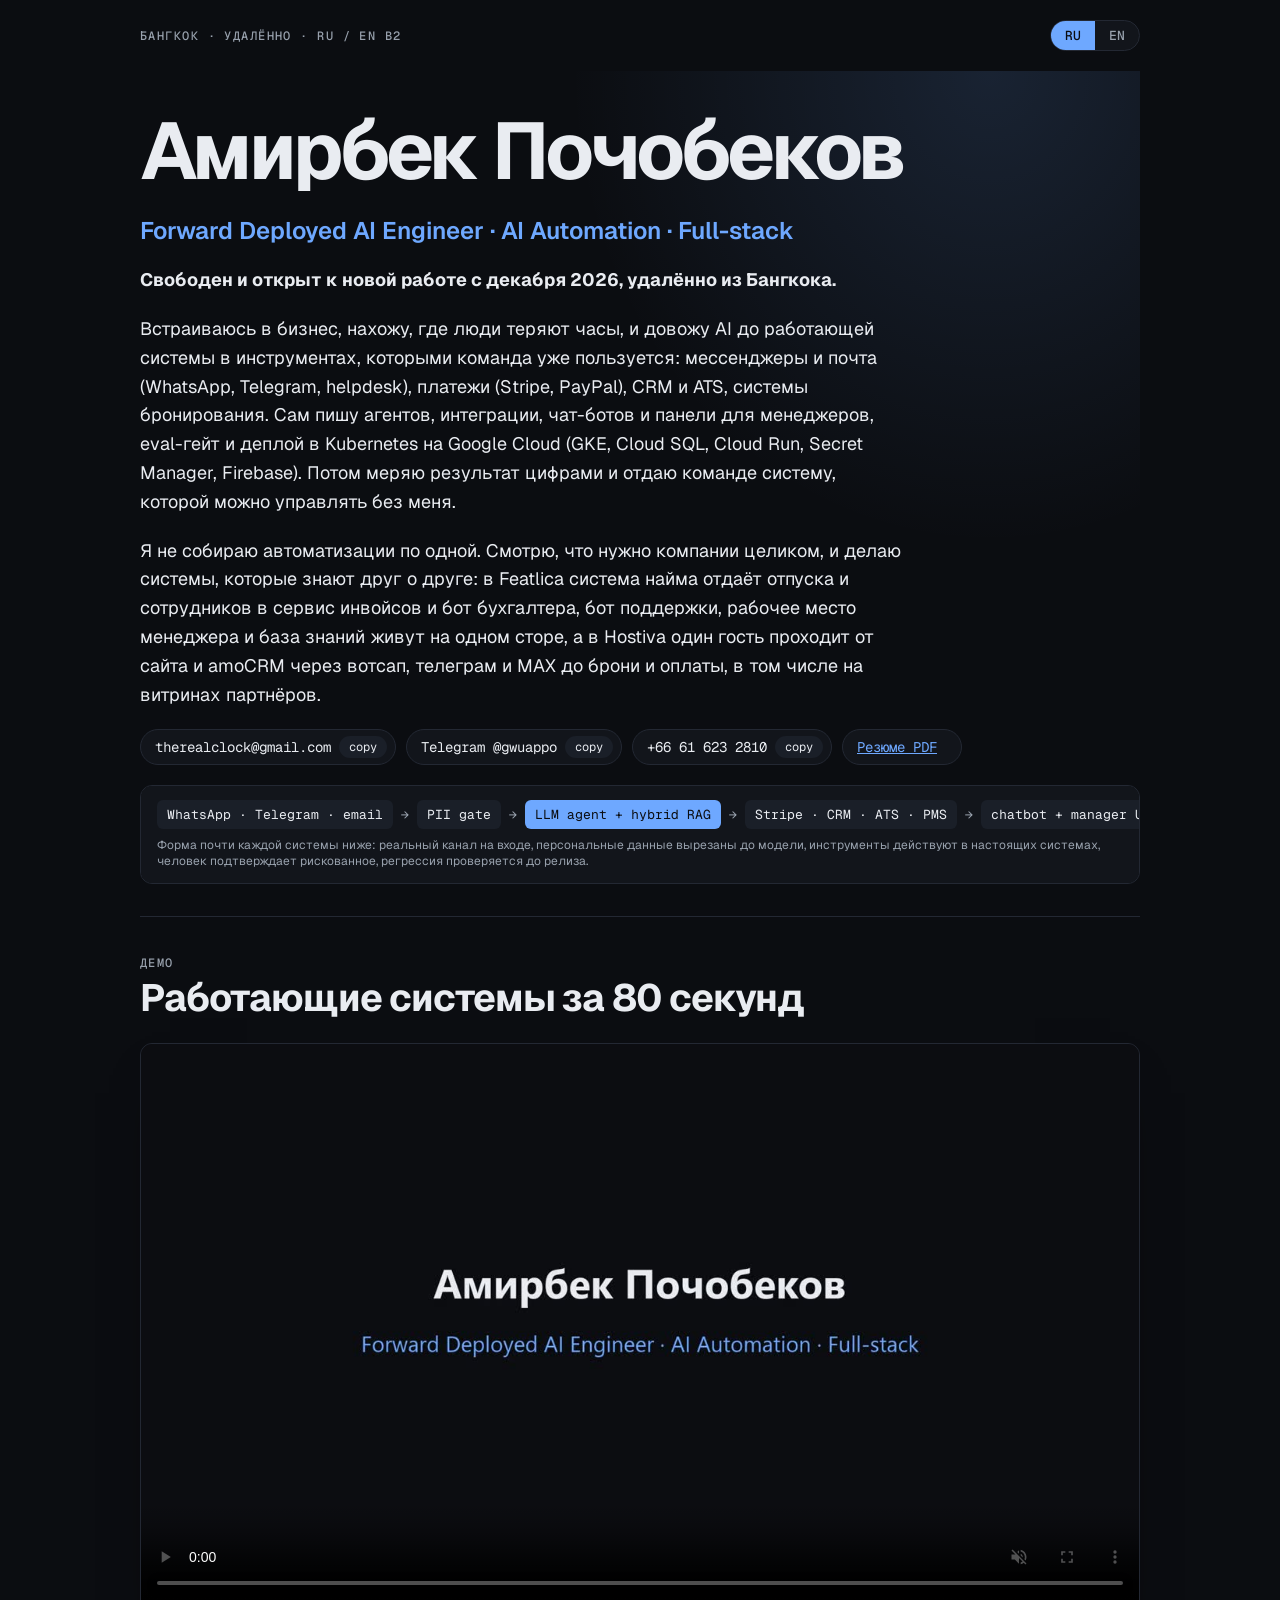
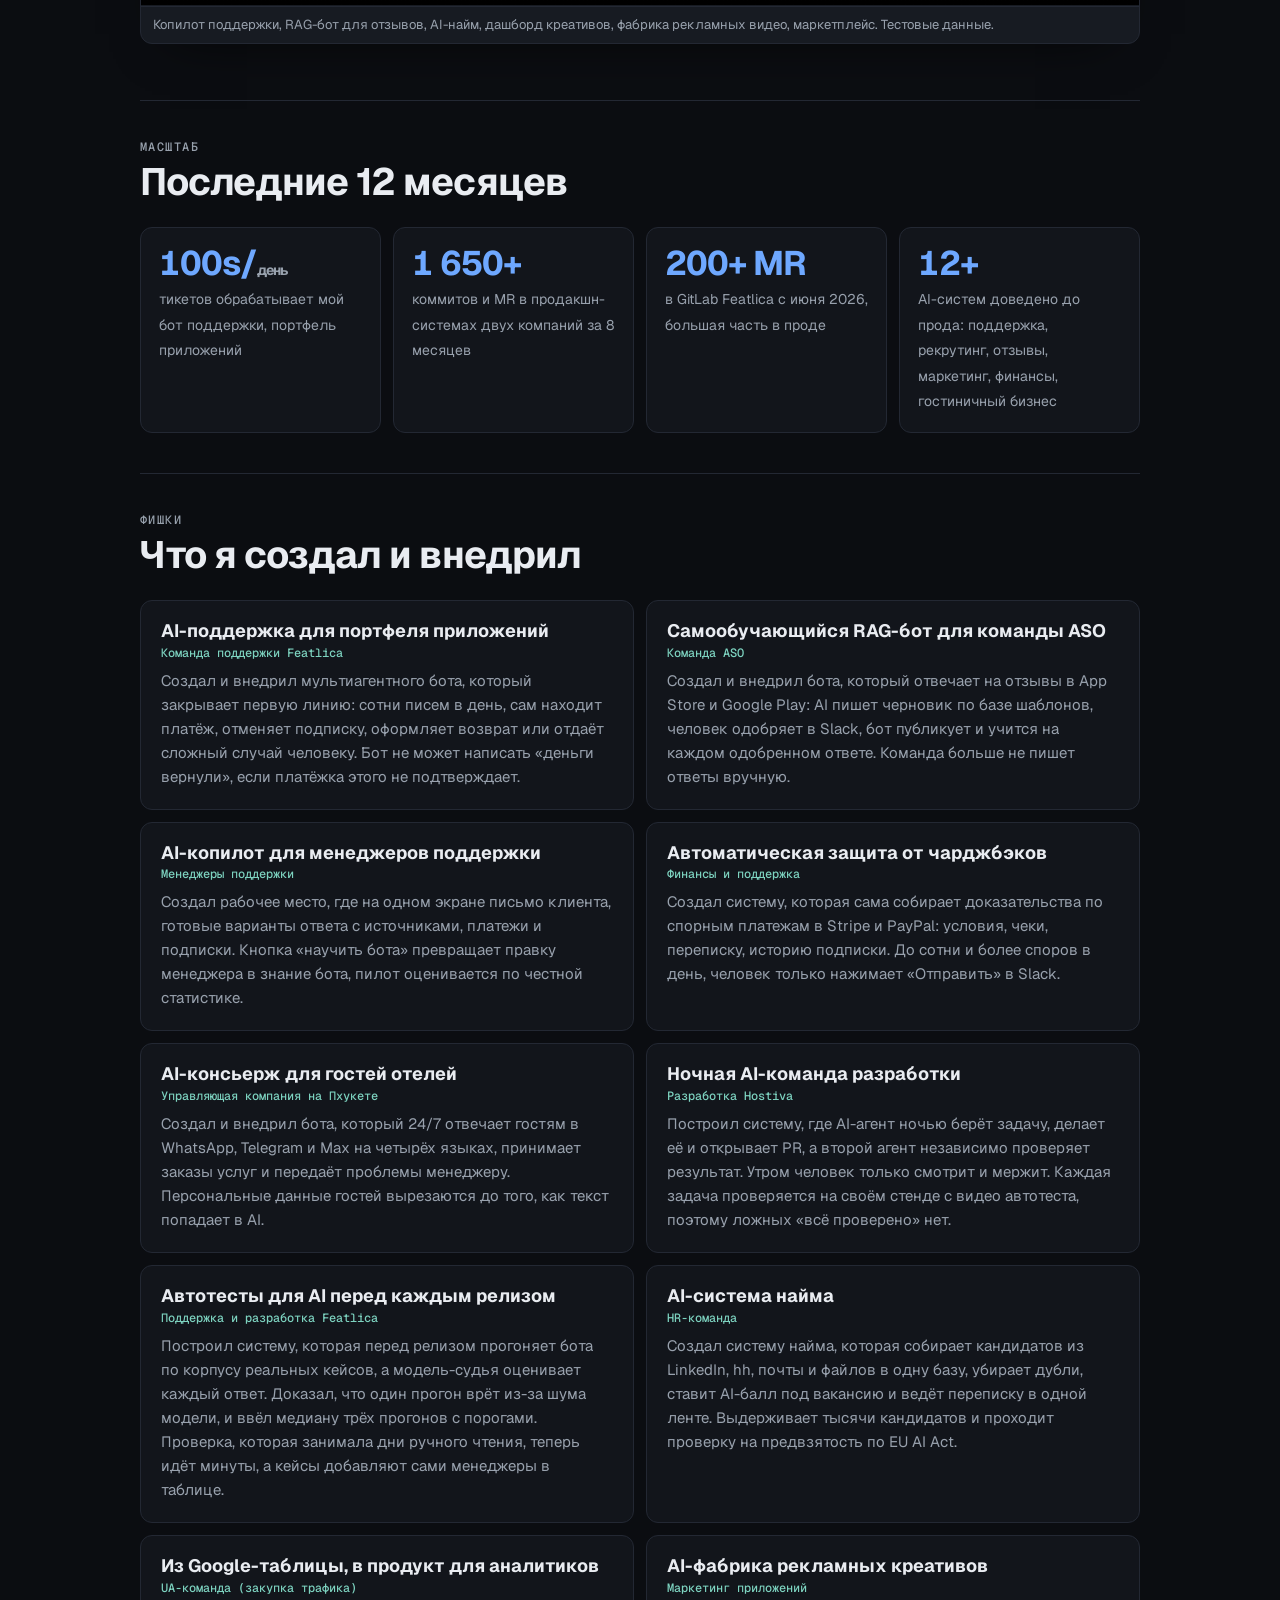
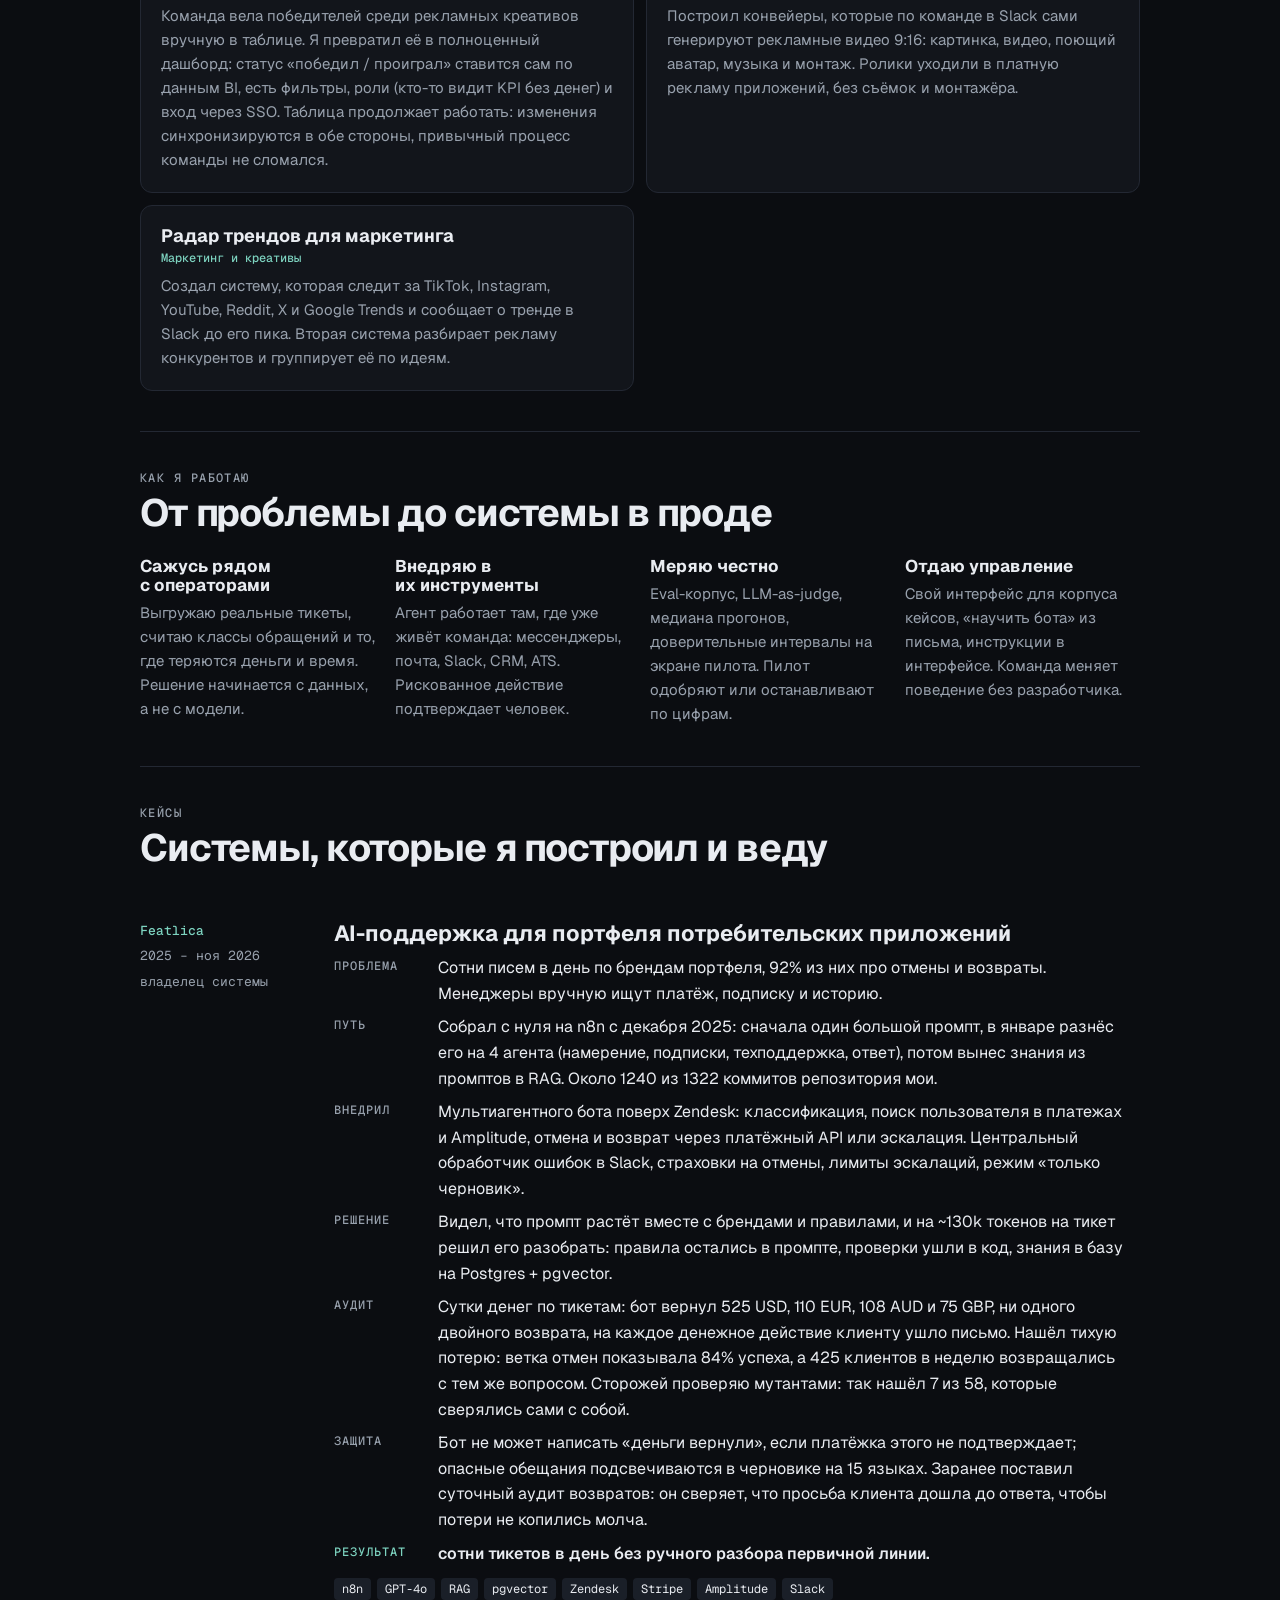
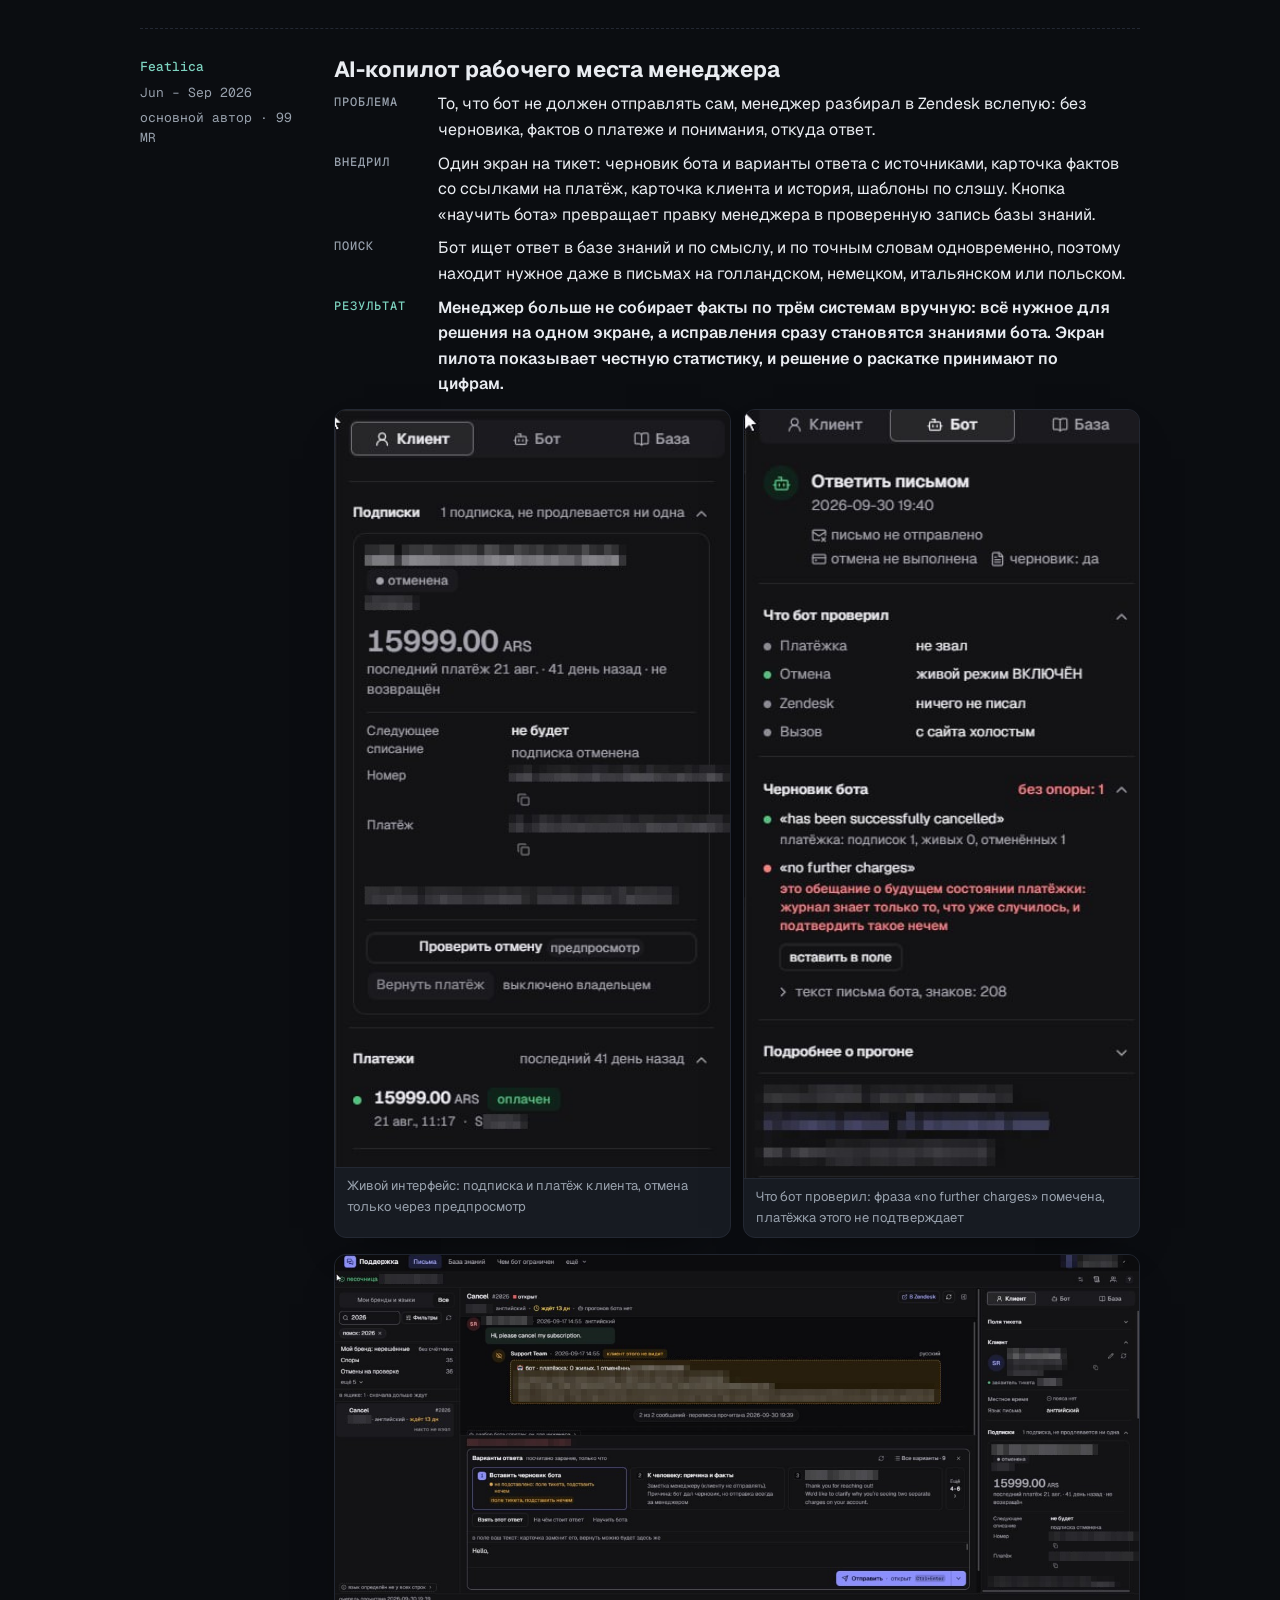
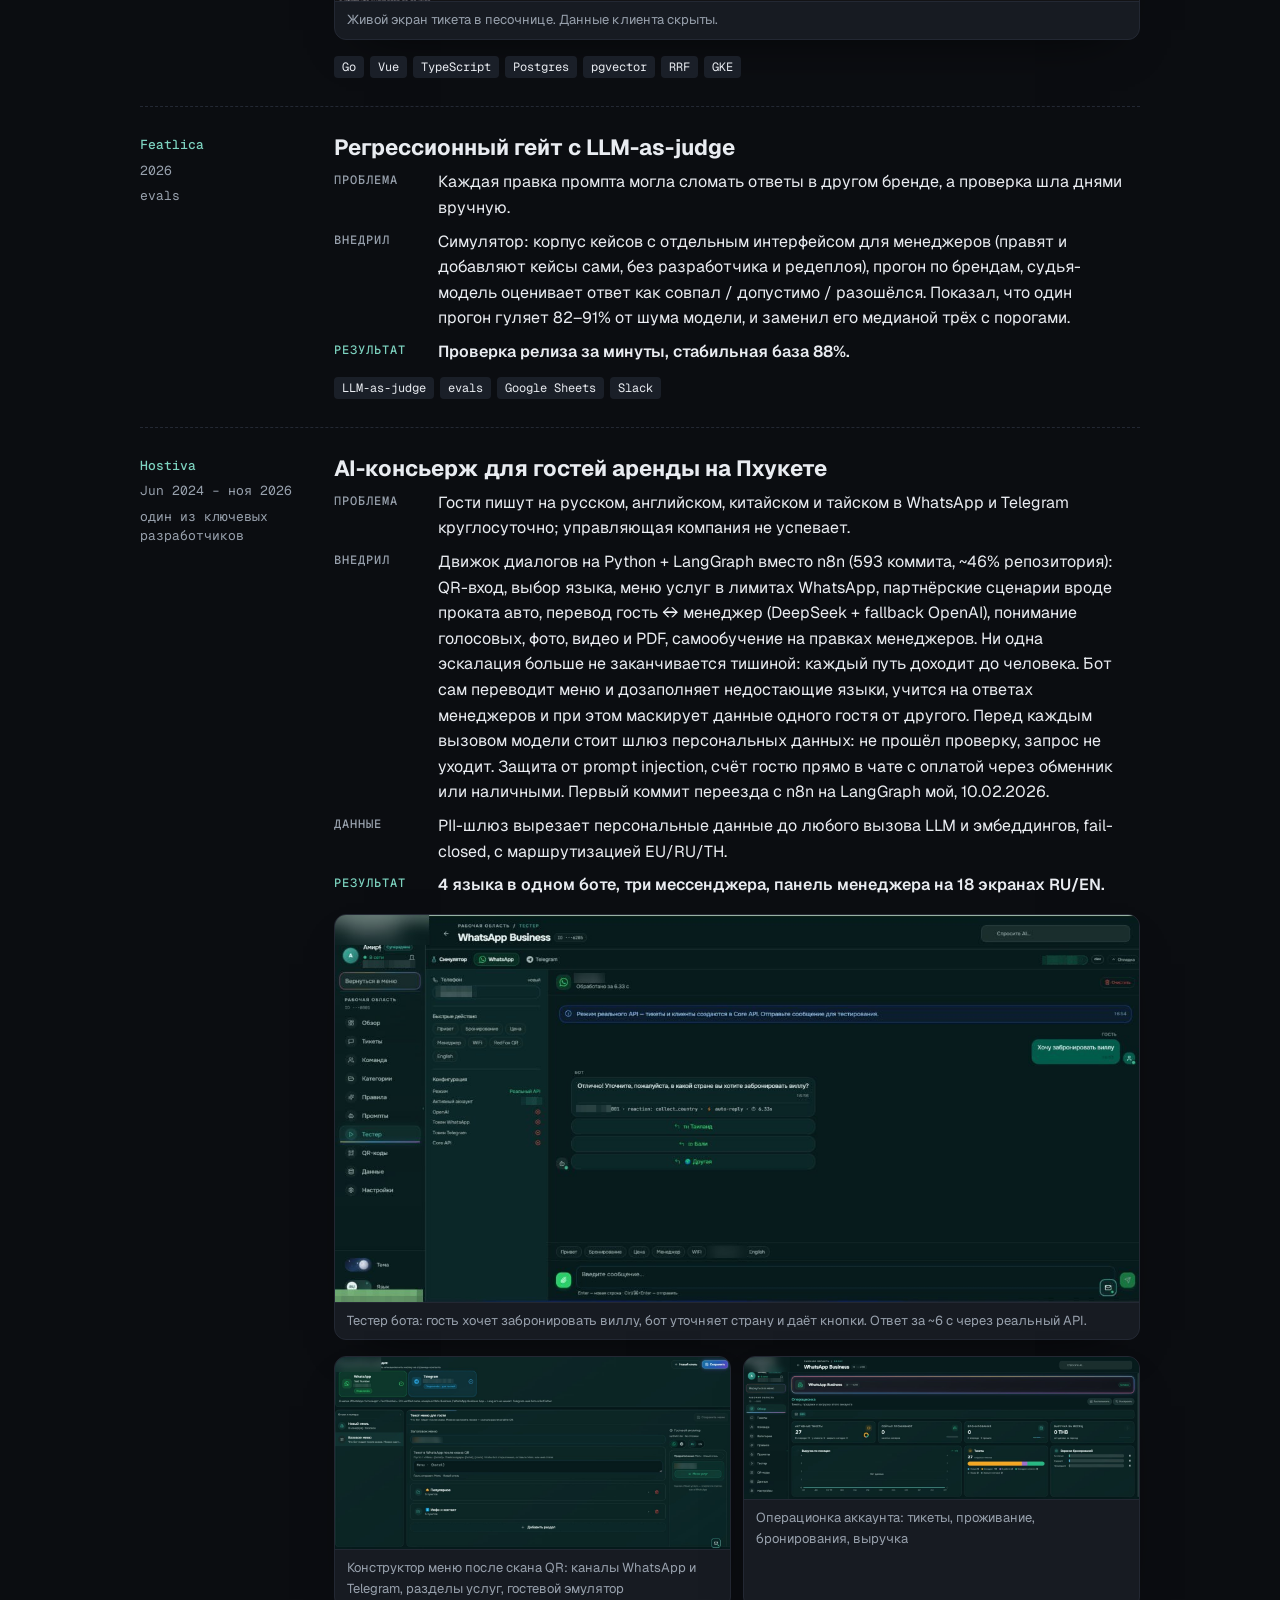
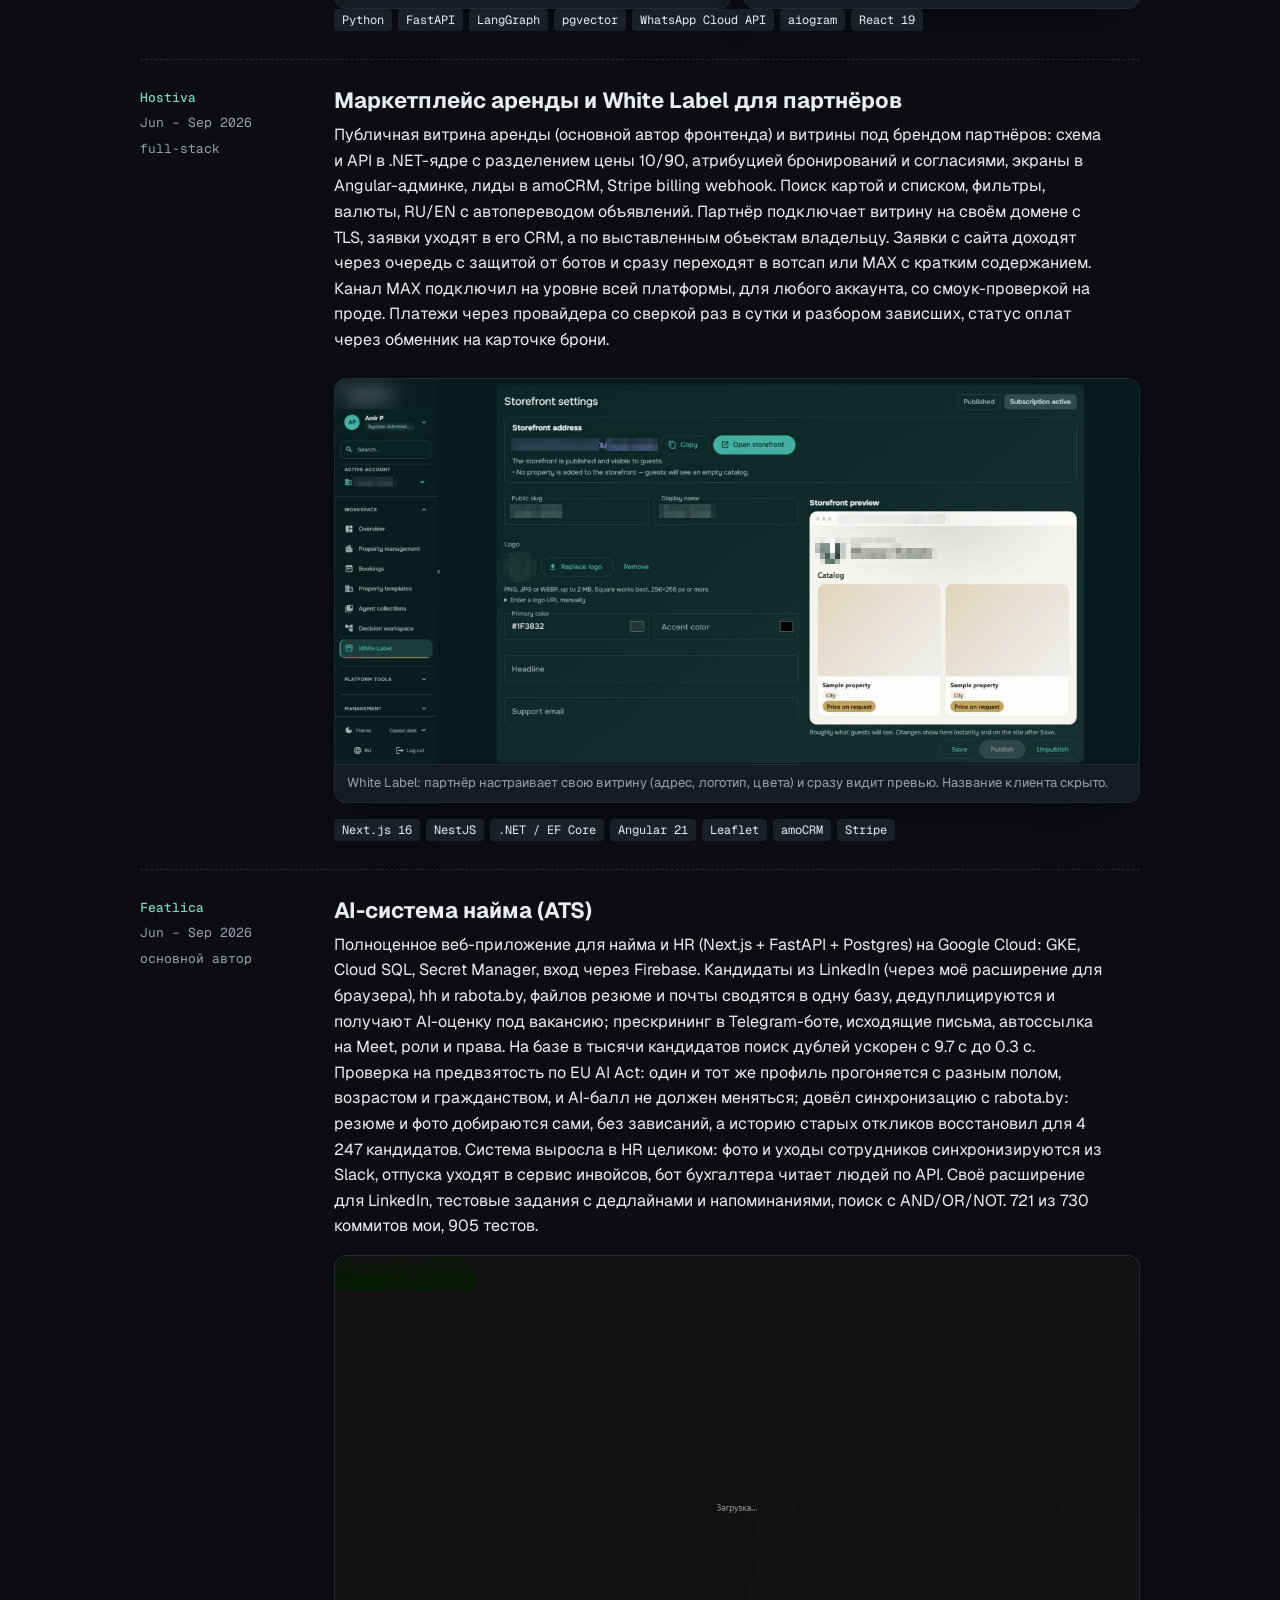
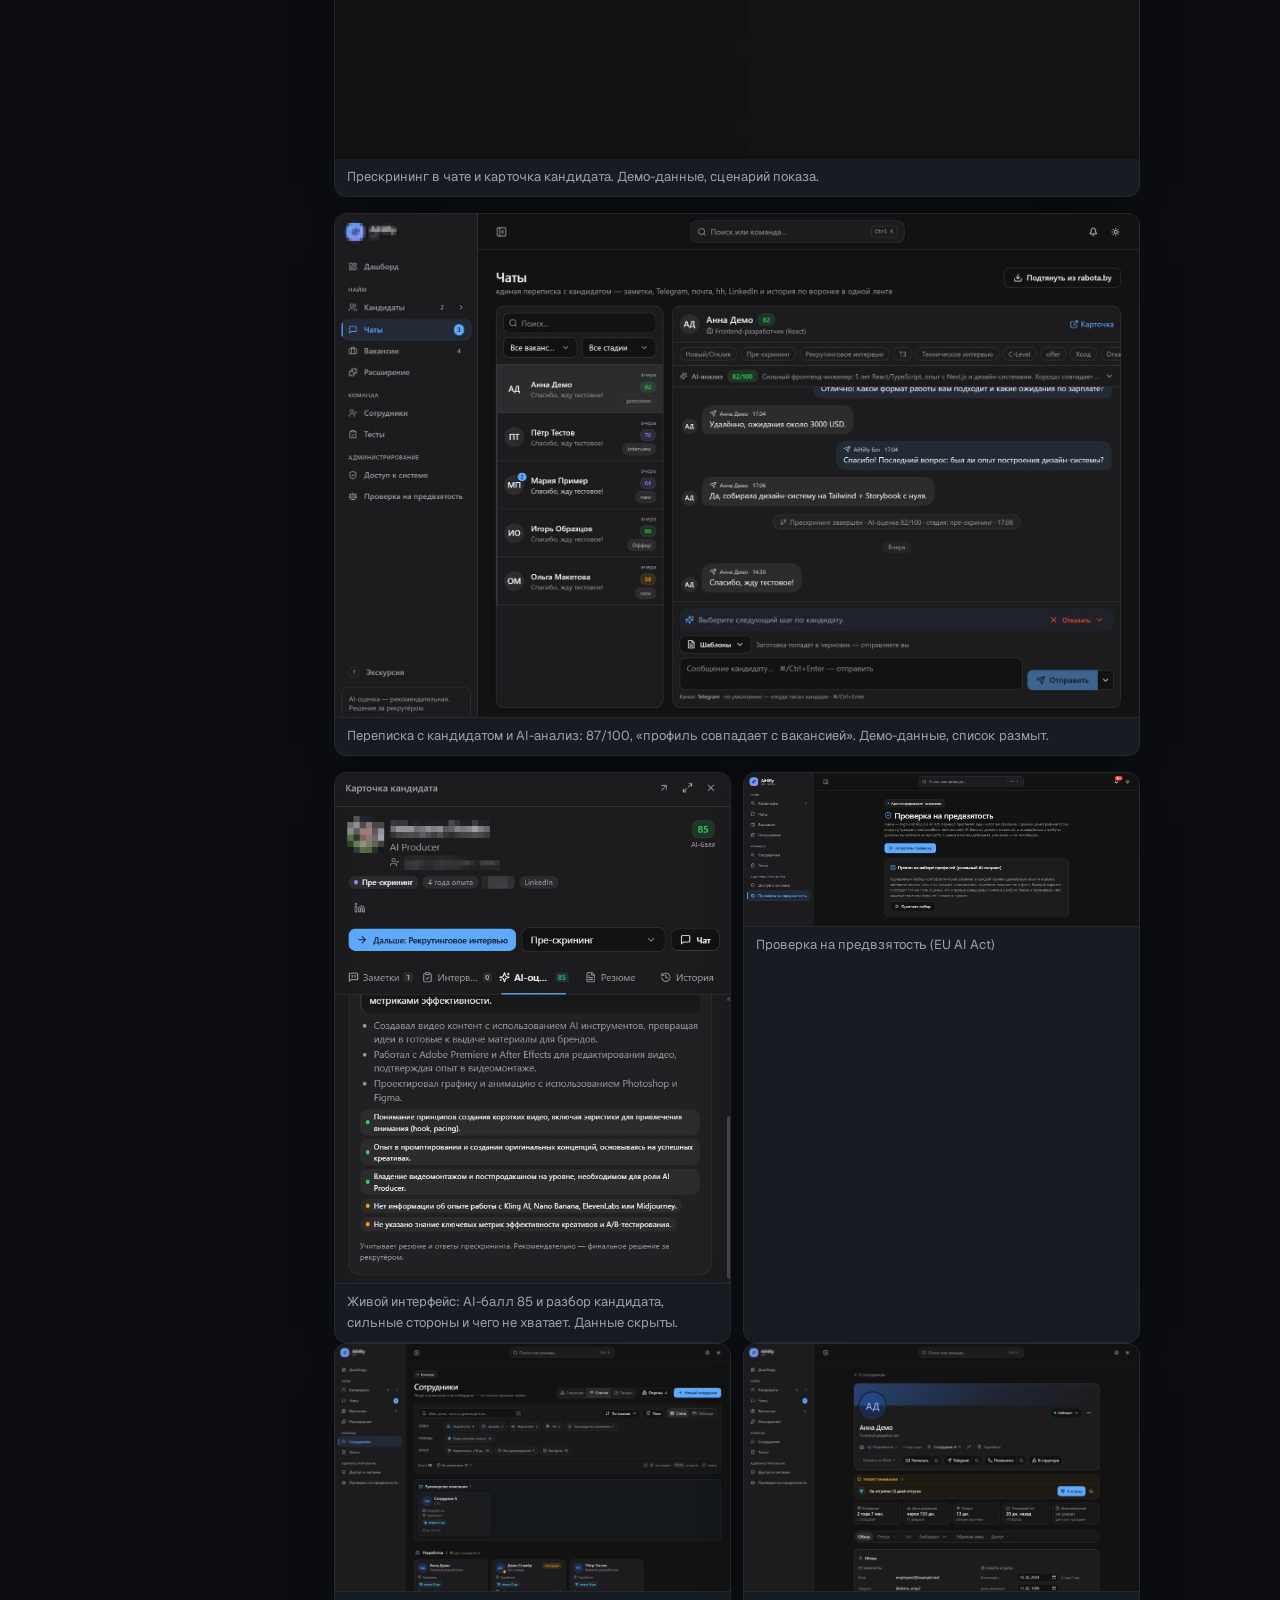
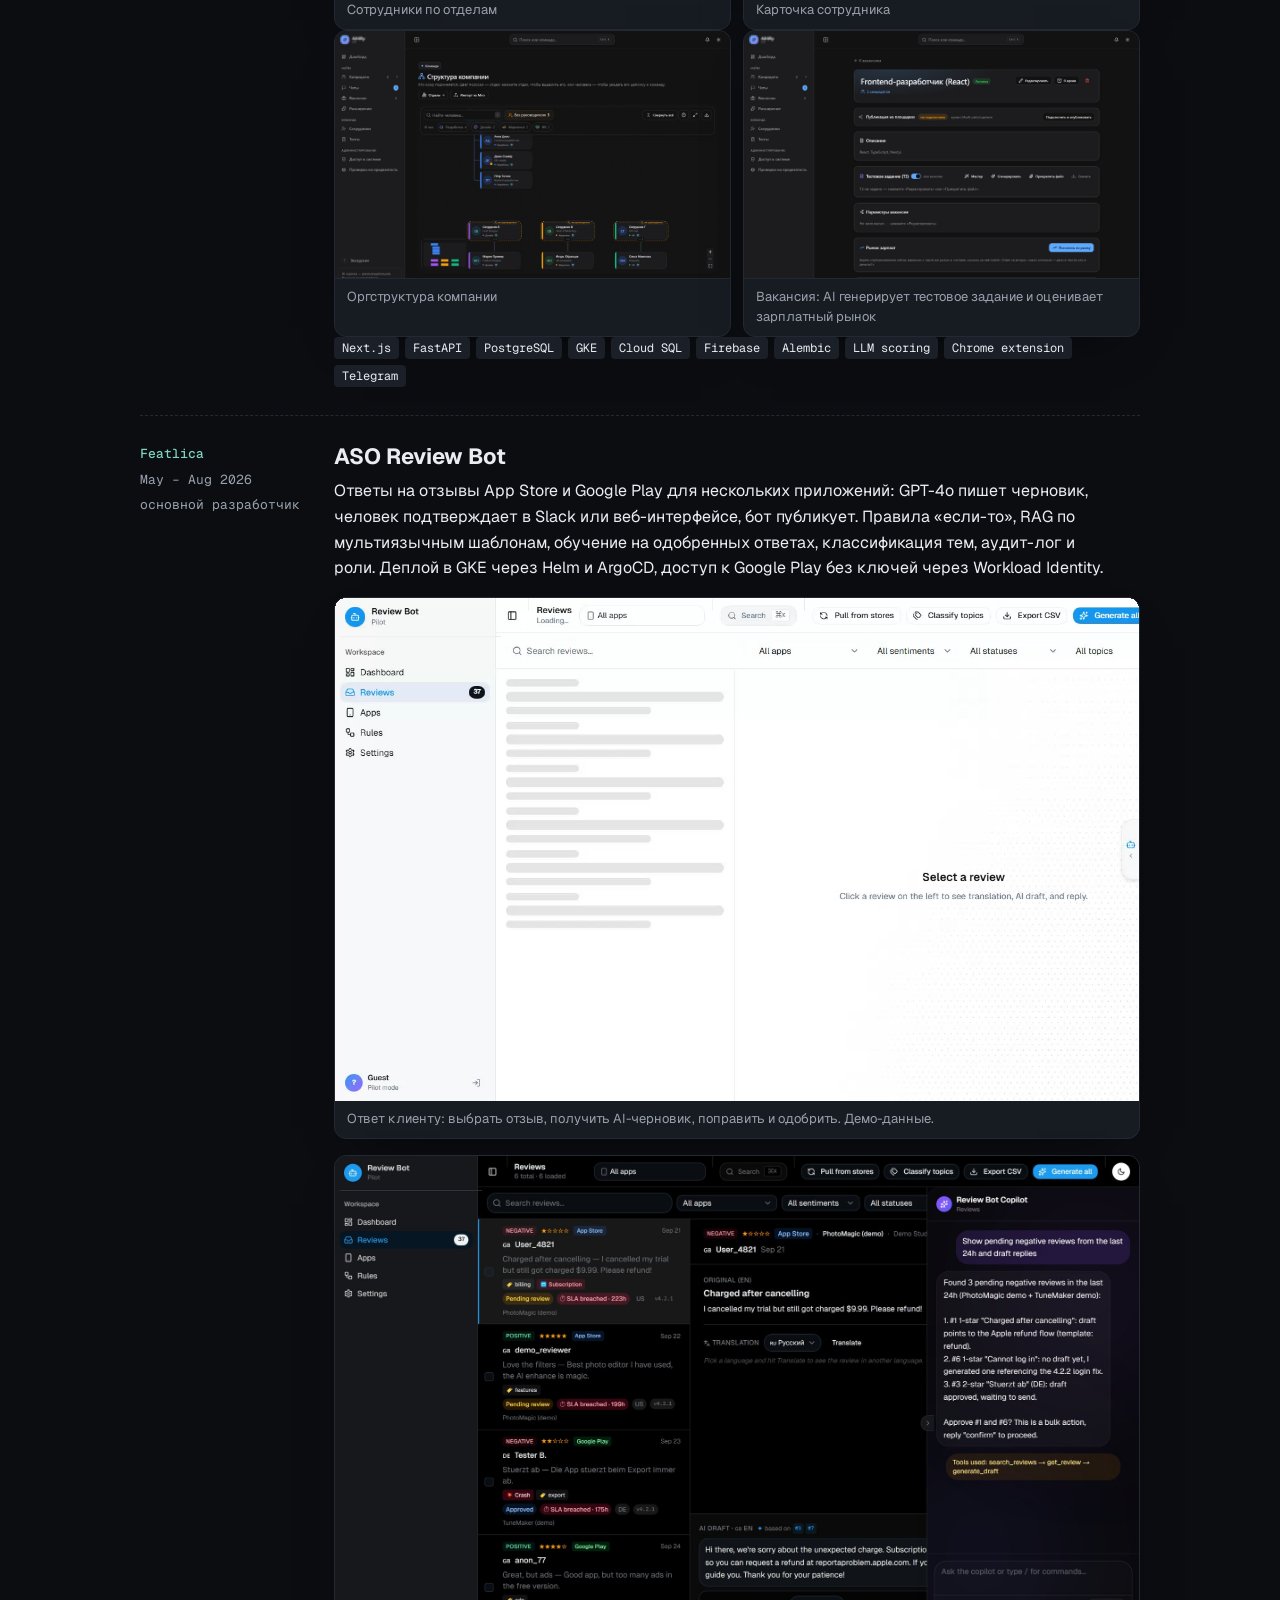
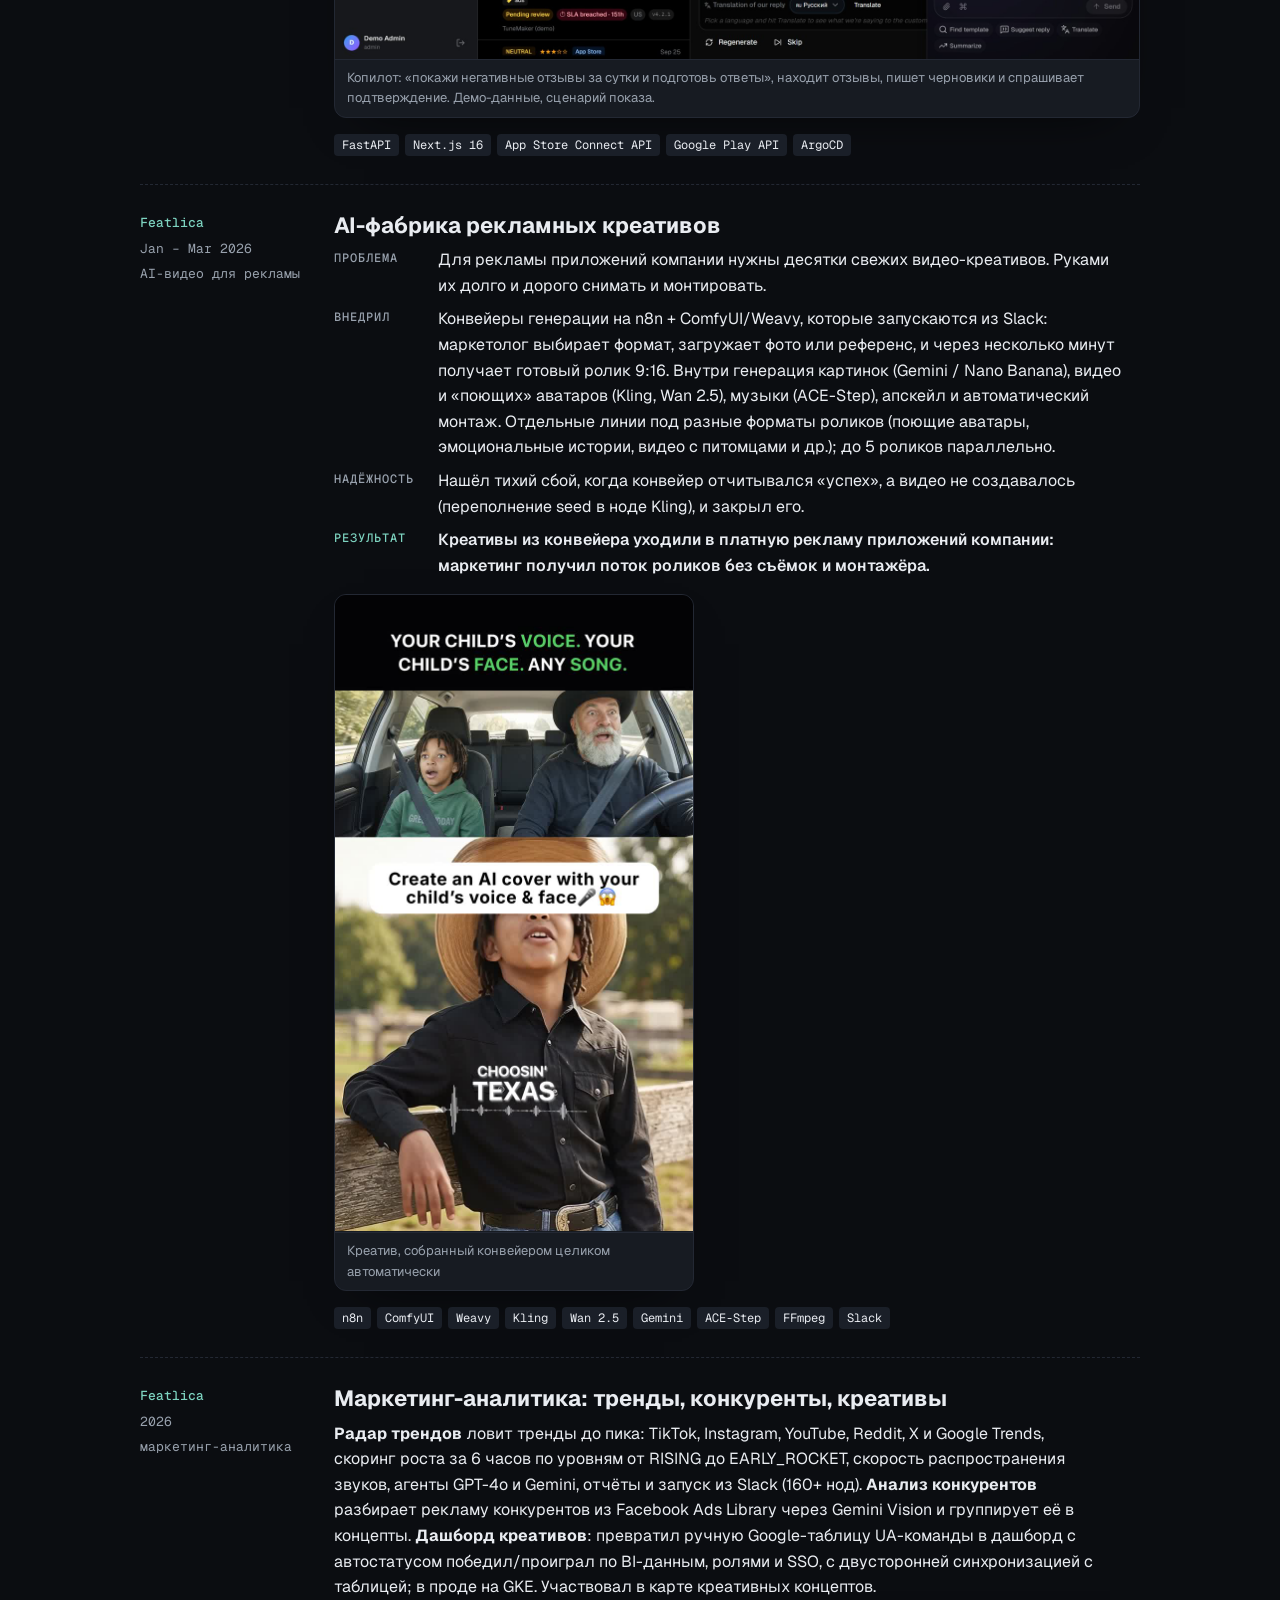
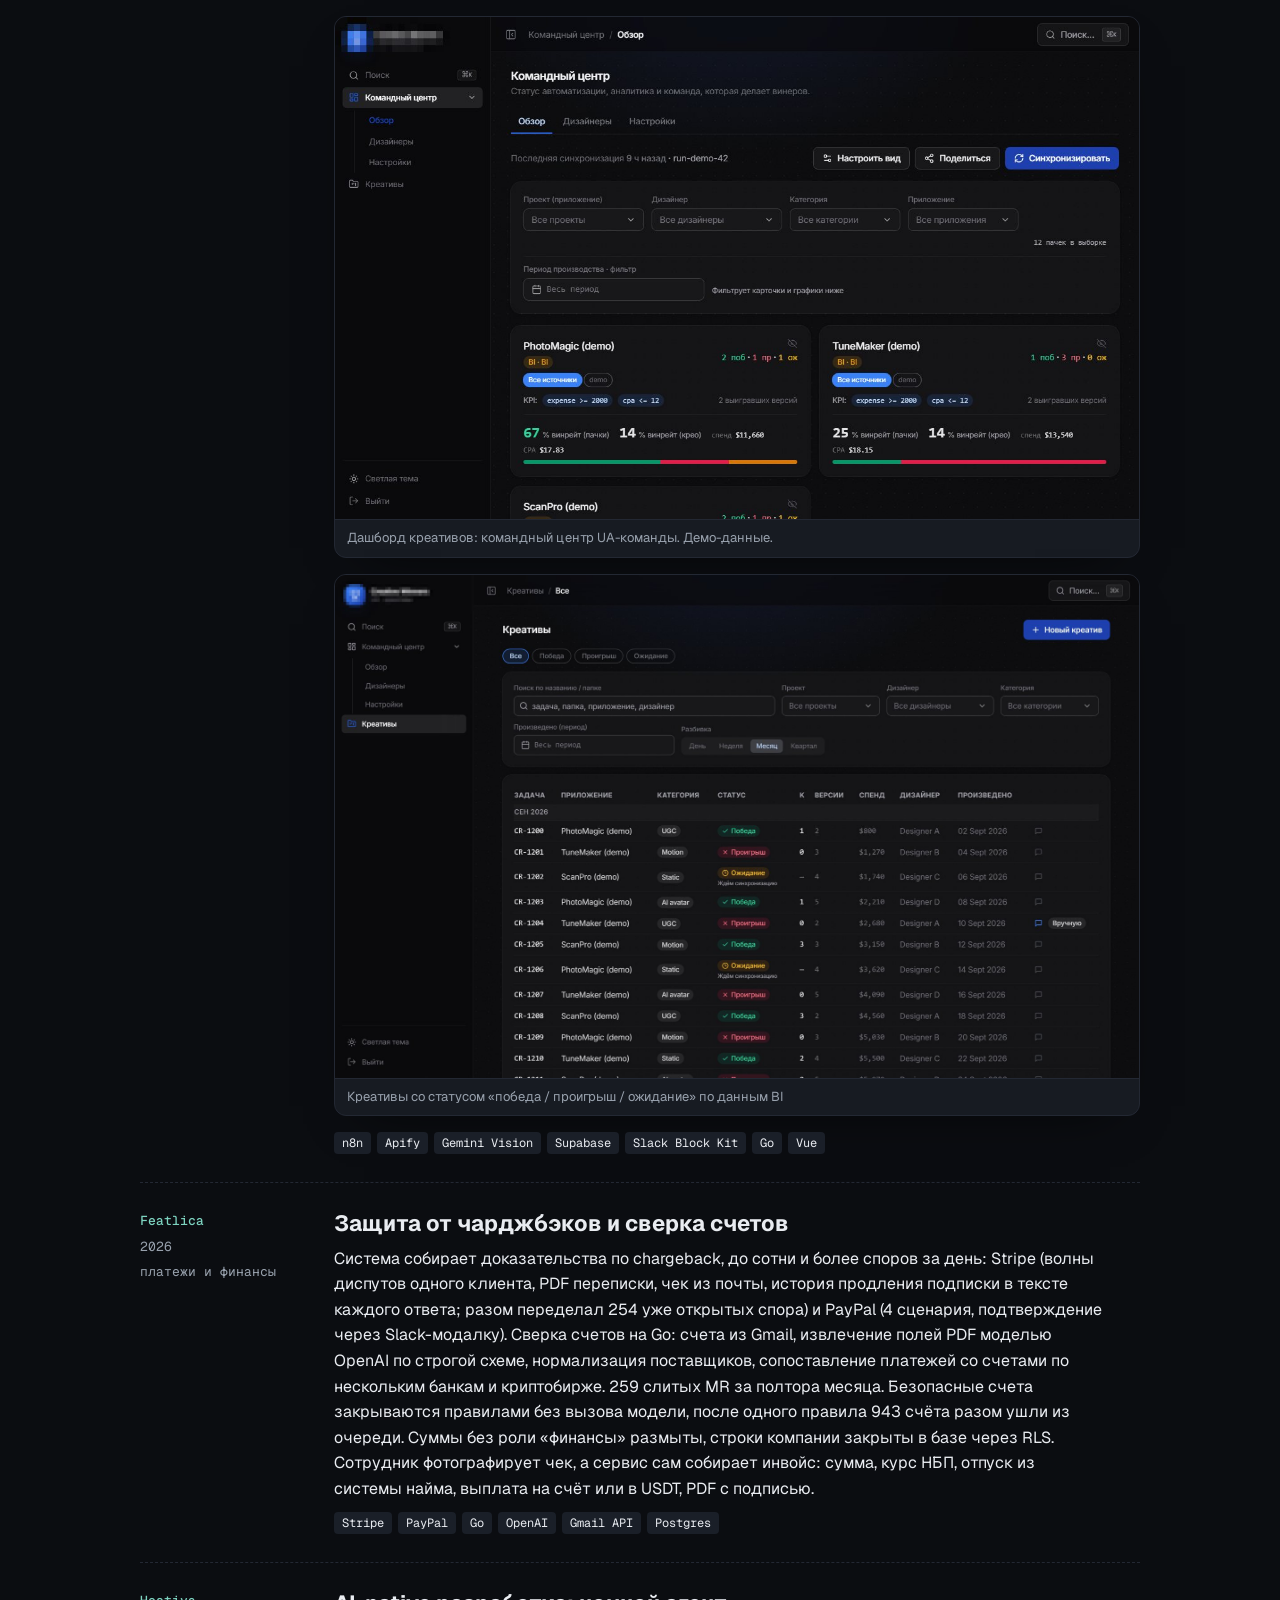
==== commit 9fb38018: "Rename employer, hide brand names and logos" ====
--- a/index.html
+++ b/index.html
@@ -147,9 +147,9 @@
   <p class="lead" lang="ru"><b>Свободен и открыт к новой работе с декабря 2026, удалённо из Бангкока.</b></p>
   <p class="lead" lang="en"><b>Available for a new role from December 2026, remote from Bangkok.</b></p>
   <p class="lead" lang="ru">Встраиваюсь в бизнес, нахожу, где люди теряют часы, и довожу AI до работающей системы в инструментах, которыми команда уже пользуется: мессенджеры и почта (WhatsApp, Telegram, helpdesk), платежи (Stripe, PayPal), CRM и ATS, системы бронирования. Сам пишу агентов, интеграции, чат-ботов и панели для менеджеров, eval-гейт и деплой в Kubernetes на Google Cloud (GKE, Cloud SQL, Cloud Run, Secret Manager, Firebase). Потом меряю результат цифрами и отдаю команде систему, которой можно управлять без меня.</p>
-  <p class="lead" lang="ru">Я не собираю автоматизации по одной. Смотрю, что нужно компании целиком, и делаю системы, которые знают друг о друге: в Featlica система найма отдаёт отпуска и сотрудников в сервис инвойсов и бот бухгалтера, бот поддержки, рабочее место менеджера и база знаний живут на одном сторе, а в Yario один гость проходит от сайта и amoCRM через вотсап, телеграм и MAX до брони и оплаты, в том числе на витринах партнёров.</p>
+  <p class="lead" lang="ru">Я не собираю автоматизации по одной. Смотрю, что нужно компании целиком, и делаю системы, которые знают друг о друге: в Featlica система найма отдаёт отпуска и сотрудников в сервис инвойсов и бот бухгалтера, бот поддержки, рабочее место менеджера и база знаний живут на одном сторе, а в Hostiva один гость проходит от сайта и amoCRM через вотсап, телеграм и MAX до брони и оплаты, в том числе на витринах партнёров.</p>
   <p class="lead" lang="en">I embed with a business, find where people lose hours, and take AI all the way to a running system inside the tools the team already uses: messengers and email (WhatsApp, Telegram, helpdesk), payments (Stripe, PayPal), CRM and ATS, booking systems. I build the agents, integrations, chatbots and manager dashboards, the eval gate and the Kubernetes deploy on Google Cloud (GKE, Cloud SQL, Cloud Run, Secret Manager, Firebase) myself, then measure the result and hand the team a system they can run without me.</p>
-  <p class="lead" lang="en">I don't ship one-off automations. I look at what the company needs as a whole and build systems that know about each other: at Featlica the hiring system feeds vacations and employees into the invoice service and the accountant's bot, and the support bot, the manager workspace and the knowledge base share one store; at Yario one guest goes from the website and amoCRM through WhatsApp, Telegram and MAX to a booking and payment, including on partners' white-label storefronts.</p>
+  <p class="lead" lang="en">I don't ship one-off automations. I look at what the company needs as a whole and build systems that know about each other: at Featlica the hiring system feeds vacations and employees into the invoice service and the accountant's bot, and the support bot, the manager workspace and the knowledge base share one store; at Hostiva one guest goes from the website and amoCRM through WhatsApp, Telegram and MAX to a booking and payment, including on partners' white-label storefronts.</p>
   <div class="contacts">
     <span class="contact">therealclock@gmail.com <button type="button" data-copy="therealclock@gmail.com">copy</button></span>
     <span class="contact">Telegram @gwuappo <button type="button" data-copy="@gwuappo">copy</button></span>
@@ -197,7 +197,7 @@
     <div><h3><span lang="ru">AI-копилот для менеджеров поддержки</span><span lang="en">AI copilot for support managers</span></h3><span class="who">Менеджеры поддержки</span><p lang="ru">Создал рабочее место, где на одном экране письмо клиента, готовые варианты ответа с источниками, платежи и подписки. Кнопка «научить бота» превращает правку менеджера в знание бота, пилот оценивается по честной статистике.</p><p lang="en">Built a workspace with the customer email, ready answer variants with sources, payments and subscriptions on one screen; “teach the bot” turns a manager's fix into bot knowledge.</p></div>
     <div><h3><span lang="ru">Автоматическая защита от чарджбэков</span><span lang="en">Automated chargeback defence</span></h3><span class="who">Финансы и поддержка</span><p lang="ru">Создал систему, которая сама собирает доказательства по спорным платежам в Stripe и PayPal: условия, чеки, переписку, историю подписки. До сотни и более споров в день, человек только нажимает «Отправить» в Slack.</p><p lang="en">Built a system that assembles Stripe and PayPal dispute evidence itself: terms, receipts, conversation, subscription history. 100+ disputes a day; a person only clicks “Submit” in Slack.</p></div>
     <div><h3><span lang="ru">AI-консьерж для гостей отелей</span><span lang="en">AI concierge for hotel guests</span></h3><span class="who">Управляющая компания на Пхукете</span><p lang="ru">Создал и внедрил бота, который 24/7 отвечает гостям в WhatsApp, Telegram и Max на четырёх языках, принимает заказы услуг и передаёт проблемы менеджеру. Персональные данные гостей вырезаются до того, как текст попадает в AI.</p><p lang="en">Built and deployed a 24/7 guest bot on WhatsApp, Telegram and Max in four languages that takes service orders and routes problems to managers; guest personal data is stripped before any AI call.</p></div>
-    <div><h3><span lang="ru">Ночная AI-команда разработки</span><span lang="en">An overnight AI dev team</span></h3><span class="who">Разработка Yario</span><p lang="ru">Построил систему, где AI-агент ночью берёт задачу, делает её и открывает PR, а второй агент независимо проверяет результат. Утром человек только смотрит и мержит. Каждая задача проверяется на своём стенде с видео автотеста, поэтому ложных «всё проверено» нет.</p><p lang="en">Built a system where an AI agent takes a task overnight and opens a PR, and a second agent verifies it independently; a human reviews and merges in the morning. Every task is checked on its own stand with a test video.</p></div>
+    <div><h3><span lang="ru">Ночная AI-команда разработки</span><span lang="en">An overnight AI dev team</span></h3><span class="who">Разработка Hostiva</span><p lang="ru">Построил систему, где AI-агент ночью берёт задачу, делает её и открывает PR, а второй агент независимо проверяет результат. Утром человек только смотрит и мержит. Каждая задача проверяется на своём стенде с видео автотеста, поэтому ложных «всё проверено» нет.</p><p lang="en">Built a system where an AI agent takes a task overnight and opens a PR, and a second agent verifies it independently; a human reviews and merges in the morning. Every task is checked on its own stand with a test video.</p></div>
     <div><h3><span lang="ru">Автотесты для AI перед каждым релизом</span><span lang="en">Automated AI tests before every release</span></h3><span class="who">Поддержка и разработка Featlica</span><p lang="ru">Построил систему, которая перед релизом прогоняет бота по корпусу реальных кейсов, а модель-судья оценивает каждый ответ. Доказал, что один прогон врёт из-за шума модели, и ввёл медиану трёх прогонов с порогами. Проверка, которая занимала дни ручного чтения, теперь идёт минуты, а кейсы добавляют сами менеджеры в таблице.</p><p lang="en">Built a system that replays the bot on a corpus of real cases before each release while a judge model scores every answer. Showed single runs lie from model noise and introduced a median of three with thresholds. Days of manual reading became minutes, and managers add cases themselves in a sheet.</p></div>
     <div><h3><span lang="ru">AI-система найма</span><span lang="en">AI hiring system</span></h3><span class="who">HR-команда</span><p lang="ru">Создал систему найма, которая собирает кандидатов из LinkedIn, hh, почты и файлов в одну базу, убирает дубли, ставит AI-балл под вакансию и ведёт переписку в одной ленте. Выдерживает тысячи кандидатов и проходит проверку на предвзятость по EU AI Act.</p><p lang="en">Built an ATS that pulls candidates from LinkedIn, hh, email and files into one base, dedupes, AI-scores against the role and keeps one conversation thread. Handles thousands of candidates and passes an EU AI Act bias check.</p></div>
     <div><h3><span lang="ru">Из Google-таблицы, в продукт для аналитиков</span><span lang="en">From a Google Sheet to an analytics product</span></h3><span class="who">UA-команда (закупка трафика)</span><p lang="ru">Команда вела победителей среди рекламных креативов вручную в таблице. Я превратил её в полноценный дашборд: статус «победил / проиграл» ставится сам по данным BI, есть фильтры, роли (кто-то видит KPI без денег) и вход через SSO. Таблица продолжает работать: изменения синхронизируются в обе стороны, привычный процесс команды не сломался.</p><p lang="en">The team tracked winning ad creatives by hand in a sheet. I turned it into a full dashboard: won/lost set automatically from BI data, filters, roles (some see KPIs without money) and SSO. The sheet keeps working with two-way sync, so the team's habits didn't break.</p></div>
@@ -288,7 +288,7 @@
   </article>
 
   <article class="case">
-    <div class="meta"><span class="org">Yario</span><span>Jun 2024 – <span lang="ru">ноя 2026</span><span lang="en">Nov 2026</span></span><span lang="ru">один из ключевых разработчиков</span><span lang="en">one of the key developers</span></div>
+    <div class="meta"><span class="org">Hostiva</span><span>Jun 2024 – <span lang="ru">ноя 2026</span><span lang="en">Nov 2026</span></span><span lang="ru">один из ключевых разработчиков</span><span lang="en">one of the key developers</span></div>
     <div>
       <h3><span lang="ru">AI-консьерж для гостей аренды на Пхукете</span><span lang="en">AI guest concierge for rentals in Phuket</span></h3>
       <dl class="pdr" lang="ru">
@@ -303,19 +303,19 @@
         <div><dt>Data</dt><dd>A PII gateway strips personal data before any LLM or embedding call, fail-closed, with EU/RU/TH routing.</dd></div>
         <div class="res"><dt>Result</dt><dd>4 languages in one bot, three messengers, an 18-screen RU/EN manager dashboard.</dd></div>
       </dl>
-      <figure><img src="shots/yl-tester.jpg" alt="Yario bot tester: WhatsApp booking dialog" loading="lazy"><figcaption lang="ru">Тестер бота: гость хочет забронировать виллу, бот уточняет страну и даёт кнопки. Ответ за ~6 с через реальный API.</figcaption><figcaption lang="en">Bot tester: a guest wants to book a villa, the bot asks for the country with buttons. Reply in ~6 s via the real API.</figcaption></figure>
+      <figure><img src="shots/yl-tester.jpg" alt="Hostiva bot tester: WhatsApp booking dialog" loading="lazy"><figcaption lang="ru">Тестер бота: гость хочет забронировать виллу, бот уточняет страну и даёт кнопки. Ответ за ~6 с через реальный API.</figcaption><figcaption lang="en">Bot tester: a guest wants to book a villa, the bot asks for the country with buttons. Reply in ~6 s via the real API.</figcaption></figure>
       <div class="duo"><figure><img src="shots/yl-menu.jpg" alt="Guest menu builder after QR scan" loading="lazy"><figcaption lang="ru">Конструктор меню после скана QR: каналы WhatsApp и Telegram, разделы услуг, гостевой эмулятор</figcaption><figcaption lang="en">Guest menu builder after a QR scan: WhatsApp and Telegram channels, service sections, guest emulator</figcaption></figure><figure><img src="shots/yl-overview.jpg" alt="Operations overview" loading="lazy"><figcaption lang="ru">Операционка аккаунта: тикеты, проживание, бронирования, выручка</figcaption><figcaption lang="en">Account operations: tickets, stays, bookings, revenue</figcaption></figure></div>
       <div class="tags"><span>Python</span><span>FastAPI</span><span>LangGraph</span><span>pgvector</span><span>WhatsApp Cloud API</span><span>aiogram</span><span>React 19</span></div>
     </div>
   </article>
 
   <article class="case">
-    <div class="meta"><span class="org">Yario</span><span>Jun – Sep 2026</span><span>full-stack</span></div>
-    <div>
-      <h3><span lang="ru">Маркетплейс RedFox Stay и White Label для партнёров</span><span lang="en">RedFox Stay marketplace and White Label for partners</span></h3>
+    <div class="meta"><span class="org">Hostiva</span><span>Jun – Sep 2026</span><span>full-stack</span></div>
+    <div>
+      <h3><span lang="ru">Маркетплейс аренды и White Label для партнёров</span><span lang="en">Rental marketplace and White Label for partners</span></h3>
       <p lang="ru">Публичная витрина аренды (основной автор фронтенда) и витрины под брендом партнёров: схема и API в .NET-ядре с разделением цены 10/90, атрибуцией бронирований и согласиями, экраны в Angular-админке, лиды в amoCRM, Stripe billing webhook. Поиск картой и списком, фильтры, валюты, RU/EN с автопереводом объявлений. Партнёр подключает витрину на своём домене с TLS, заявки уходят в его CRM, а по выставленным объектам владельцу. Заявки с сайта доходят через очередь с защитой от ботов и сразу переходят в вотсап или MAX с кратким содержанием. Канал MAX подключил на уровне всей платформы, для любого аккаунта, со смоук-проверкой на проде. Платежи через провайдера со сверкой раз в сутки и разбором зависших, статус оплат через обменник на карточке брони.</p>
       <p lang="en">The public rental storefront (main front-end author) and partner-branded storefronts: schema and API in the .NET core with a 10/90 price split, booking attribution and consent, Angular admin screens, leads delivered to amoCRM, a Stripe billing webhook. Map and list search, filters, currencies, RU/EN with auto-translated listings. A partner runs the storefront on their own domain with TLS, leads go to their CRM and leads for listed properties go to the owner. Website leads travel through a queue with bot protection and hand over to WhatsApp or MAX with a summary. I added the MAX messenger as a platform channel any account can connect, with a production smoke check. Provider payments with daily reconciliation and stuck-payment handling, exchange payment status on the booking card.</p>
-      <div class="duo" style="grid-template-columns:minmax(0,2fr) minmax(0,1fr)"><figure><video class="demo" src="media/rfs-demo.webm" poster="shots/rfs-search.jpg" autoplay muted loop playsinline preload="metadata" aria-label="RedFox Stay demo"></video><figcaption>redfoxstay.com · <span lang="ru">демо</span><span lang="en">demo</span></figcaption></figure><figure><img src="shots/rfs-mobile.jpg" alt="RedFox Stay on mobile" loading="lazy"><figcaption lang="ru">Мобильная версия</figcaption><figcaption lang="en">Mobile</figcaption></figure></div>
+      <div class="duo" style="grid-template-columns:minmax(0,2fr) minmax(0,1fr)"></div>
       <figure><img src="shots/yl-whitelabel.jpg" alt="White Label storefront settings" loading="lazy"><figcaption lang="ru">White Label: партнёр настраивает свою витрину (адрес, логотип, цвета) и сразу видит превью. Название клиента скрыто.</figcaption><figcaption lang="en">White Label: a partner sets up their storefront (address, logo, colours) with a live preview. Client name hidden.</figcaption></figure>
       <div class="tags"><span>Next.js 16</span><span>NestJS</span><span>.NET / EF Core</span><span>Angular 21</span><span>Leaflet</span><span>amoCRM</span><span>Stripe</span></div>
     </div>
@@ -392,7 +392,7 @@
   </article>
 
   <article class="case">
-    <div class="meta"><span class="org">Yario</span><span>Mar – Sep 2026</span><span lang="ru">402 коммита в yario-shared · 94 из 99 в Clawdbot</span><span lang="en">402 commits in yario-shared · 94 of 99 in Clawdbot</span></div>
+    <div class="meta"><span class="org">Hostiva</span><span>Mar – Sep 2026</span><span lang="ru">402 коммита в общем репозитории · 94 из 99 в командном боте</span><span lang="en">402 commits in the shared repo · 94 of 99 in the team bot</span></div>
     <div>
       <h3><span lang="ru">AI-native разработка: ночной агент, проверка доказательствами, база знаний</span><span lang="en">AI-native delivery: night agent, proof-based checks, knowledge base</span></h3>
       <dl class="pdr" lang="ru">
@@ -400,9 +400,9 @@
         <div><dt>Инфраструктура и CI/CD</dt><dd>Третий по числу коммитов в инфраструктуре (474): k3s, Terraform, Helm, свои CI-раннеры, Prometheus, Grafana и Loki. Починил подъём тестового стенда на каждую задачу и сделал, чтобы стенд деплоил только затронутые сервисы. Бэкапы Postgres через WAL-G с восстановлением на момент времени и учебным восстановлением. Пробы TLS и алерты по очередям, а служебные сервисы без нужды не торчат наружу.</dd></div>
         <div><dt>Ночной агент</dt><dd>Задачу можно отдать на ночь меткой в GitHub или командой в Telegram с одноразовым кодом подтверждения. В 02:00 AI-агент берёт одну задачу, делает её по правилам (тесты нельзя ослаблять или удалять) и открывает PR. Потом отдельный агент-проверяющий с чистой копией кода, не видя рассуждений первого, перепроверяет результат и выносит вердикт. Если задачи нет или сервер не готов, агент не стартует и не тратит деньги. Утром человек смотрит готовый PR и мержит.</dd></div>
         <div><dt>Тесты</dt><dd>У каждой задачи свой стенд с копией базы на отдельном адресе. UI-задача без видео прохождения Playwright считается непроверенной: коммит не пройдёт, пока нет зелёного прогона и записи. Коммит без привязки к задаче тоже не пройдёт. Отчёт исполнителя не считается доказательством, нужны артефакты.</dd></div>
-        <div><dt>Знания</dt><dd>yario-shared стал единым источником правды: архитектура, решения (ADR), runbooks, пакет для партнёров с API, портал разработчика. Плагин для Claude Code ведёт любого, человека или агента, по одному маршруту: найти задачу, поднять стенд, отлаживать кластер, обновить публичную документацию. Каждый шаг пишется комментарием в задачу.</dd></div>
+        <div><dt>Знания</dt><dd>Общий репозиторий стал единым источником правды: архитектура, решения (ADR), runbooks, пакет для партнёров с API, портал разработчика. Плагин для Claude Code ведёт любого, человека или агента, по одному маршруту: найти задачу, поднять стенд, отлаживать кластер, обновить публичную документацию. Каждый шаг пишется комментарием в задачу.</dd></div>
         <div><dt>Платформа</dt><dd>k3s на Hetzner, Terraform, Helm, Prometheus, Grafana, Loki (239 коммитов в инфраструктуру). Когда лимит GitHub Actions заблокировал все деплои, перевёл 23 CI-джоба на свой раннер, и релизы пошли снова без оплаты минут.</dd></div>
-        <div><dt>Clawdbot</dt><dd>AI-участник команды в Telegram: сам заводит задачи из сообщений и скриншотов, отвечает по истории проекта, шлёт дневные отчёты и каждое утро проверяет здоровье прода.</dd></div>
+        <div><dt>Командный бот</dt><dd>AI-участник команды в Telegram: сам заводит задачи из сообщений и скриншотов, отвечает по истории проекта, шлёт дневные отчёты и каждое утро проверяет здоровье прода.</dd></div>
         <div class="res"><dt>Польза</dt><dd>Агенты делают реальные задачи ночью: первая прошла весь путь от метки до смерженного PR 19 августа. Ложных «всё проверено» больше нет, пустые ночи ничего не стоят, два разработчика и агенты не затирают работу друг друга, а новичок начинает с одной точки входа.</dd></div>
       </dl>
       <dl class="pdr" lang="en">
@@ -410,9 +410,9 @@
         <div><dt>Infra and CI/CD</dt><dd>Third by commits in the infrastructure repo (474): k3s, Terraform, Helm, own CI runners, Prometheus, Grafana and Loki. Fixed the per-task test stand in CI and made it deploy only the touched services. Postgres backups via WAL-G with point-in-time recovery and drill restores. TLS probes and queue alerts, and internal services are not exposed without need.</dd></div>
         <div><dt>Night agent</dt><dd>A task is handed over for the night with a GitHub label or a Telegram command confirmed by a one-time code. At 02:00 an AI agent takes one task, does it under strict rules (tests may not be weakened or deleted) and opens a PR. A separate verifier agent with a clean checkout, blind to the first agent's reasoning, re-checks and gives a verdict. With no task or an unhealthy host the agent never starts and spends nothing. In the morning a human reviews and merges.</dd></div>
         <div><dt>Tests</dt><dd>Every task gets its own stand with a database copy at its own address. A UI task without a Playwright video counts as unchecked: the commit is blocked until there is a green run and a recording, and a commit not tied to a task is blocked too. An executor's report is not proof; artifacts are.</dd></div>
-        <div><dt>Knowledge</dt><dd>yario-shared became the single source of truth: architecture, ADRs, runbooks, a partner API package, a developer portal. A Claude Code plugin walks anyone, human or agent, through one route: find the task, raise a stand, debug the cluster, update public docs, with every step logged on the issue.</dd></div>
+        <div><dt>Knowledge</dt><dd>The shared repo became the single source of truth: architecture, ADRs, runbooks, a partner API package, a developer portal. A Claude Code plugin walks anyone, human or agent, through one route: find the task, raise a stand, debug the cluster, update public docs, with every step logged on the issue.</dd></div>
         <div><dt>Platform</dt><dd>k3s on Hetzner, Terraform, Helm, Prometheus, Grafana, Loki (239 infra commits). When the GitHub Actions quota blocked every deploy, moved 23 CI jobs to a self-hosted runner and releases resumed at no minute cost.</dd></div>
-        <div><dt>Clawdbot</dt><dd>An AI teammate in Telegram: files issues from messages and screenshots, answers from project history, sends daily reports and checks production health every morning.</dd></div>
+        <div><dt>Team bot</dt><dd>An AI teammate in Telegram: files issues from messages and screenshots, answers from project history, sends daily reports and checks production health every morning.</dd></div>
         <div class="res"><dt>Impact</dt><dd>Agents ship real tasks overnight; the first went from label to merged PR on 19 August. No more false “all checked”, empty nights cost nothing, two developers and agents stop overwriting each other, and newcomers start from one entry point.</dd></div>
       </dl>
       <div class="tags"><span>OpenClaw</span><span>Claude Code plugin</span><span>GitHub Actions</span><span>Playwright</span><span>Midscene</span><span>k3s stands</span><span>Terraform</span><span>Telegram</span></div>
@@ -447,7 +447,7 @@
   <h2><span lang="ru">Где</span><span lang="en">Where</span></h2>
   <div class="xp">
     <div><span class="when">Oct 2025 – <span lang="ru">ноя 2026</span><span lang="en">Nov 2026</span></span><span><b>Featlica</b> (EU) · Forward Deployed AI / Automation Engineer<p lang="ru">Поддержка, evals, платежи, найм, отзывы, маркетинг-аналитика, финансы.</p><p lang="en">Support, evals, payments, hiring, reviews, marketing intelligence, finance.</p></span></div>
-    <div><span class="when">Jun 2024 – <span lang="ru">ноя 2026</span><span lang="en">Nov 2026</span></span><span><b>Yario</b> · AI / Full-stack Engineer<p lang="ru">AI-консьерж, маркетплейс, White Label, платформа.</p><p lang="en">Guest AI concierge, marketplace, White Label, platform.</p></span></div>
+    <div><span class="when">Jun 2024 – <span lang="ru">ноя 2026</span><span lang="en">Nov 2026</span></span><span><b>Hostiva</b> · AI / Full-stack Engineer<p lang="ru">AI-консьерж, маркетплейс, White Label, платформа.</p><p lang="en">Guest AI concierge, marketplace, White Label, platform.</p></span></div>
     <div><span class="when">Oct 2024 – May 2025</span><span><b>Toxic Media</b> (<span lang="ru">Москва, маркетинг и продакшн</span><span lang="en">Moscow, marketing and production</span>) · Automation Engineer<p lang="ru">Интеграции Instagram и WhatsApp через Meta Developer, своя логика на JavaScript внутри пайплайнов, OpenAI и Claude для генерации логики, голосовые в текст, воронки в CRM (U-Clients), деплой n8n через Docker и GitHub.</p><p lang="en">Instagram and WhatsApp via Meta Developer, custom JavaScript inside pipelines, OpenAI and Claude generating logic, voice to text, CRM funnels (U-Clients), n8n deployed with Docker and GitHub.</p></span></div>
     <div><span class="when">May 2023 – May 2025</span><span><b>Jam PRO</b> (<span lang="ru">Минск</span><span lang="en">Minsk</span>) · Prompt Engineer, automation<p lang="ru">Чат-боты и RAG на n8n и LangChain, векторные БД, X/Twitter-агент с автопостингом, amoCRM с A/B-тестами и QA-анализом диалогов, Airtable, Make.com, Telegram, Instagram, WhatsApp API.</p><p lang="en">Chatbots and RAG on n8n and LangChain, vector DBs, an X/Twitter agent with autoposting, amoCRM with A/B tests and dialogue QA, Airtable, Make.com, Telegram, Instagram, WhatsApp APIs.</p></span></div>
     <div><span class="when">May 2023 – Dec 2024</span><span><b>sdmclimate</b>, <b>AlteraInvest</b> · <span lang="ru">AI-автоматизация контента и SEO</span><span lang="en">AI content automation and SEO</span><p lang="ru">Полностью автоматизировал работу копирайтеров и публикации на сайте: 50+ статей в день на 3 языках через WordPress API. Автоматический рерайтер карточек товаров для поддоменов, семантика, метаданные, аналитика.</p><p lang="en">Fully automated the copywriting team and site publishing: 50+ articles a day in 3 languages via the WordPress API. Automatic product-card rewriter for subdomains, keyword research, metadata, analytics.</p></span></div>
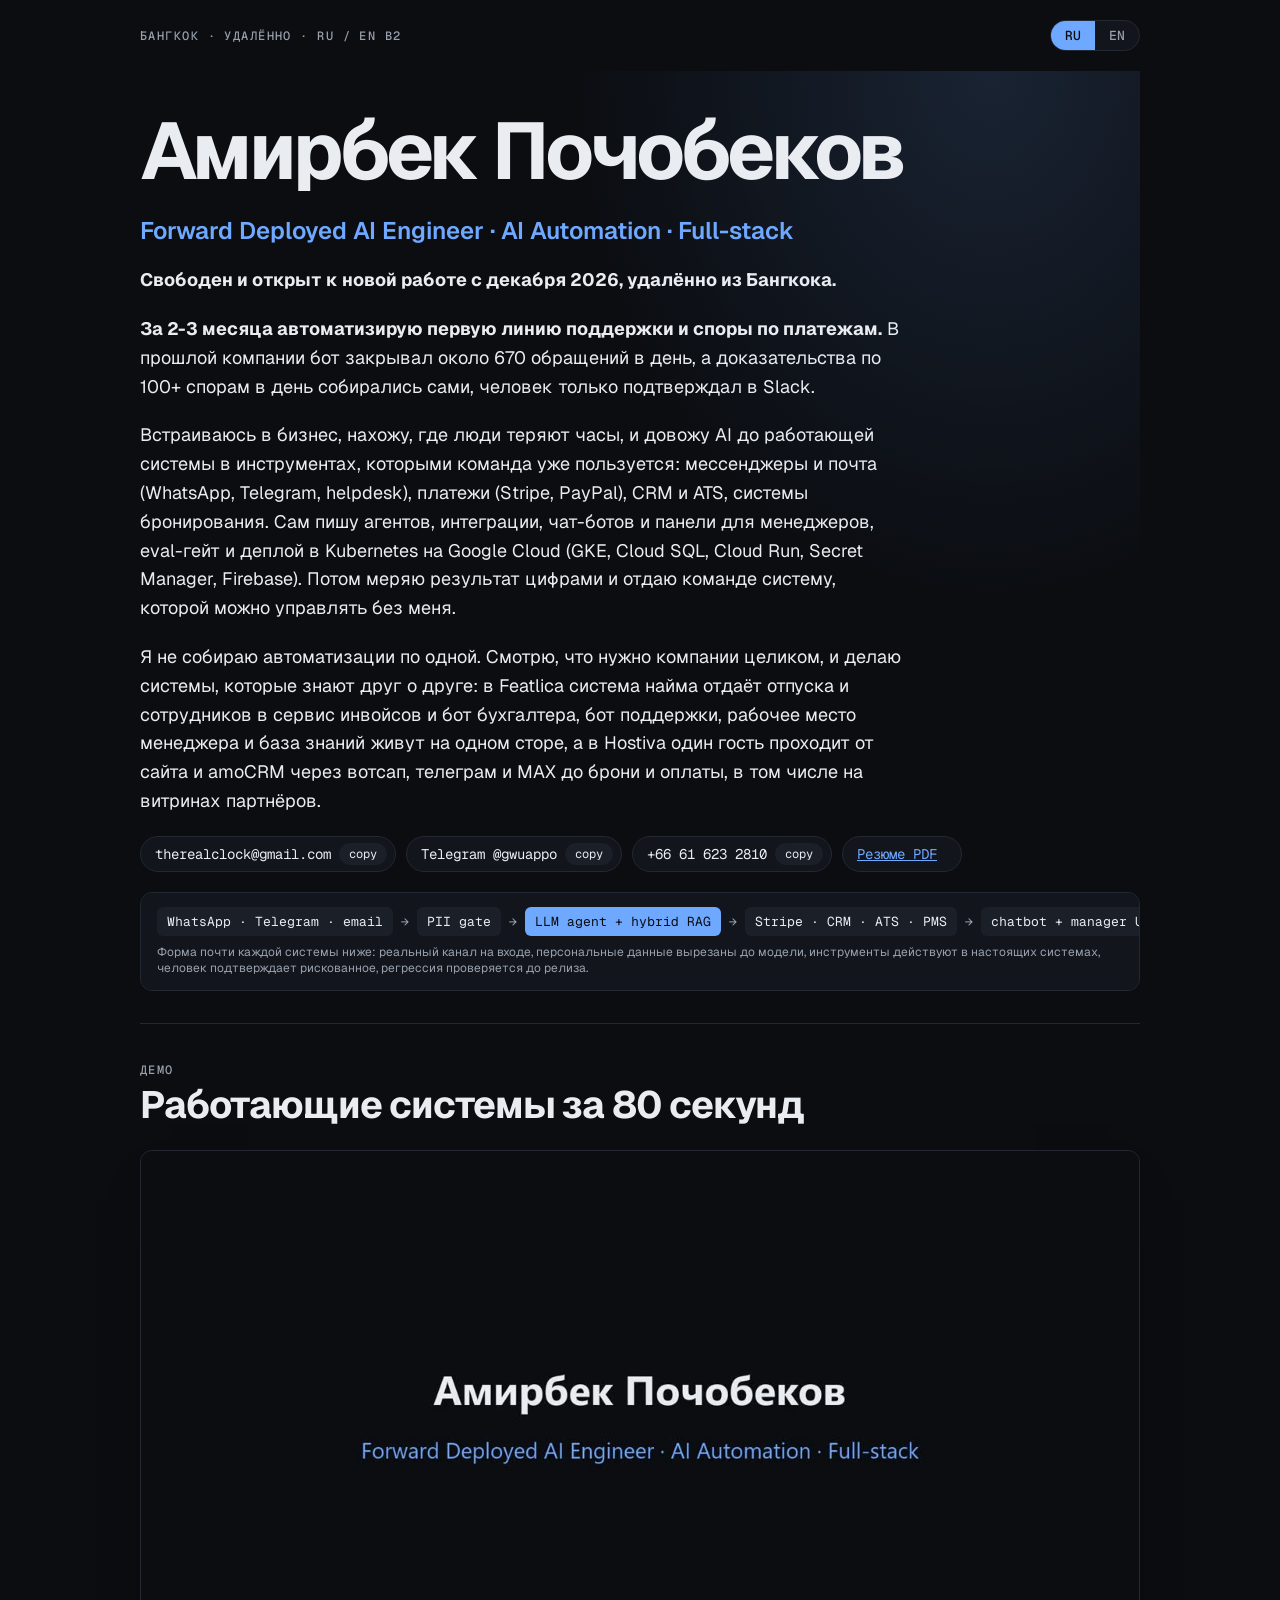
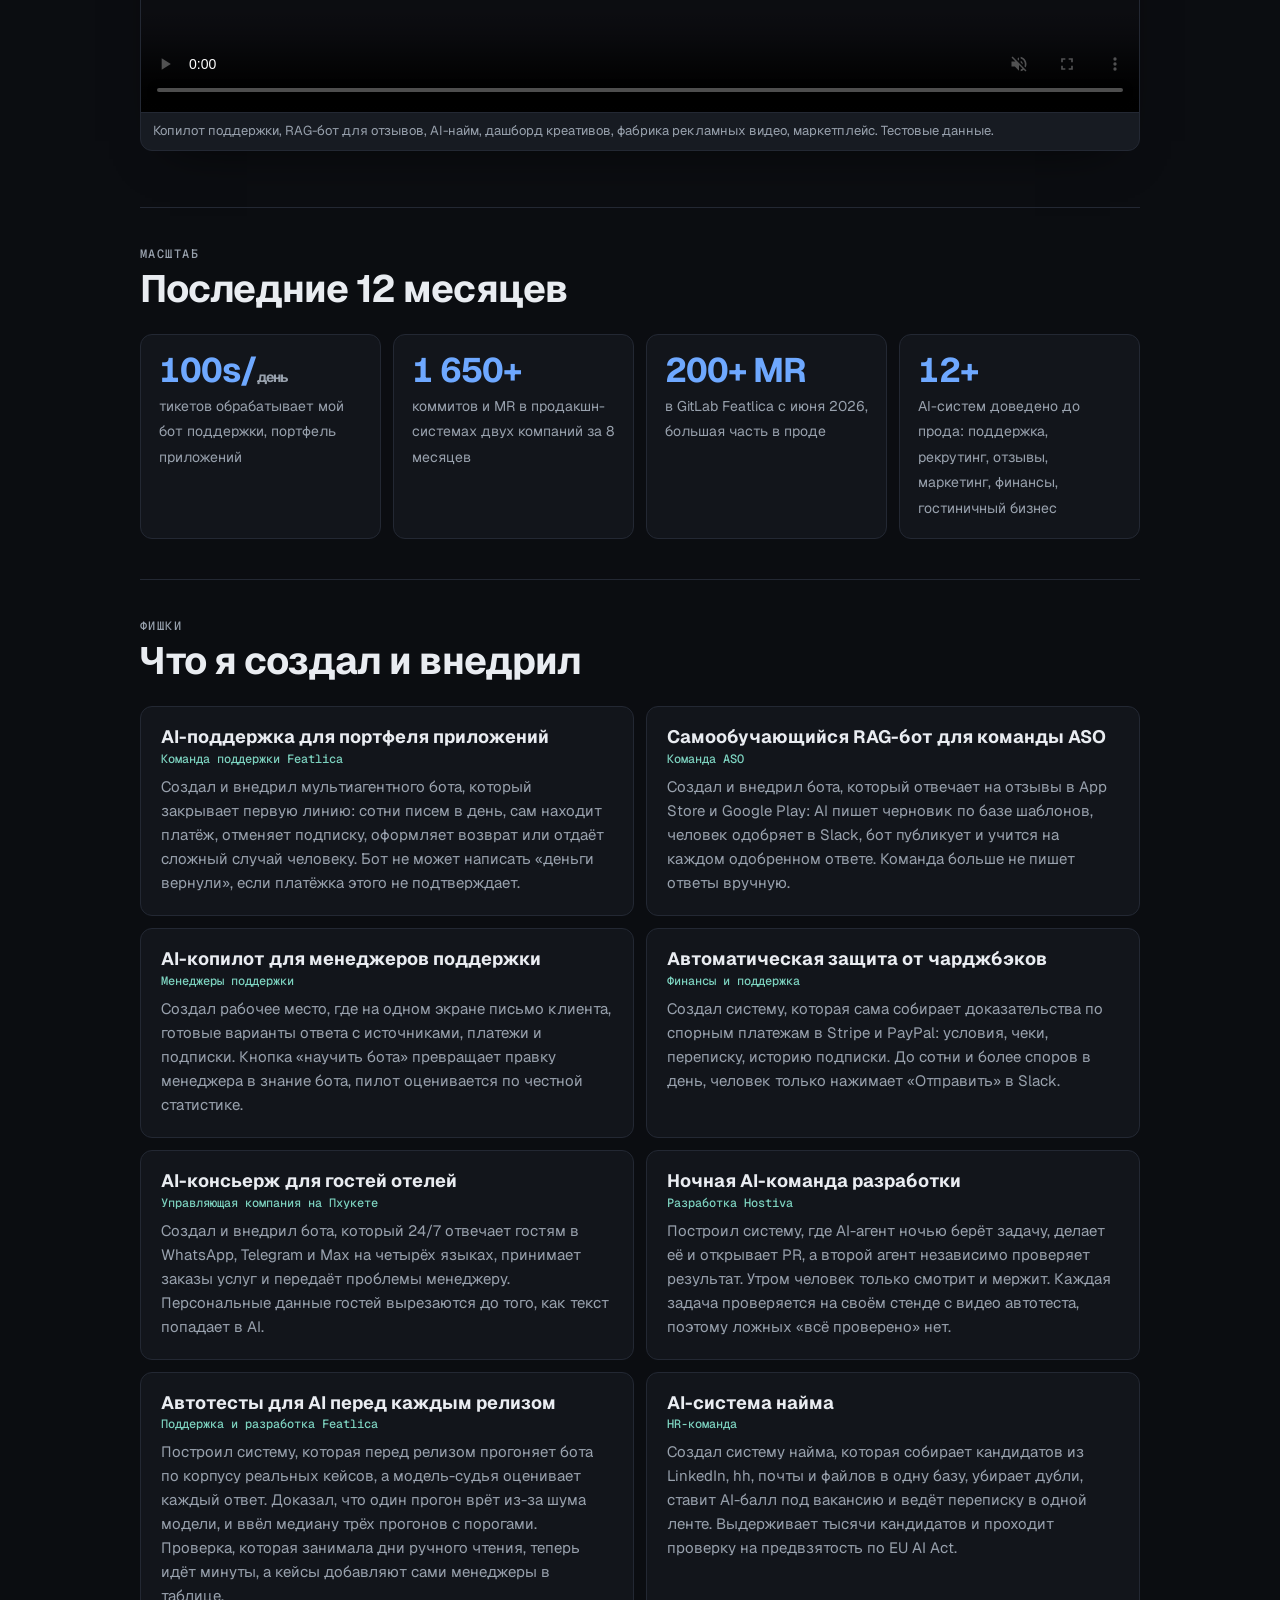
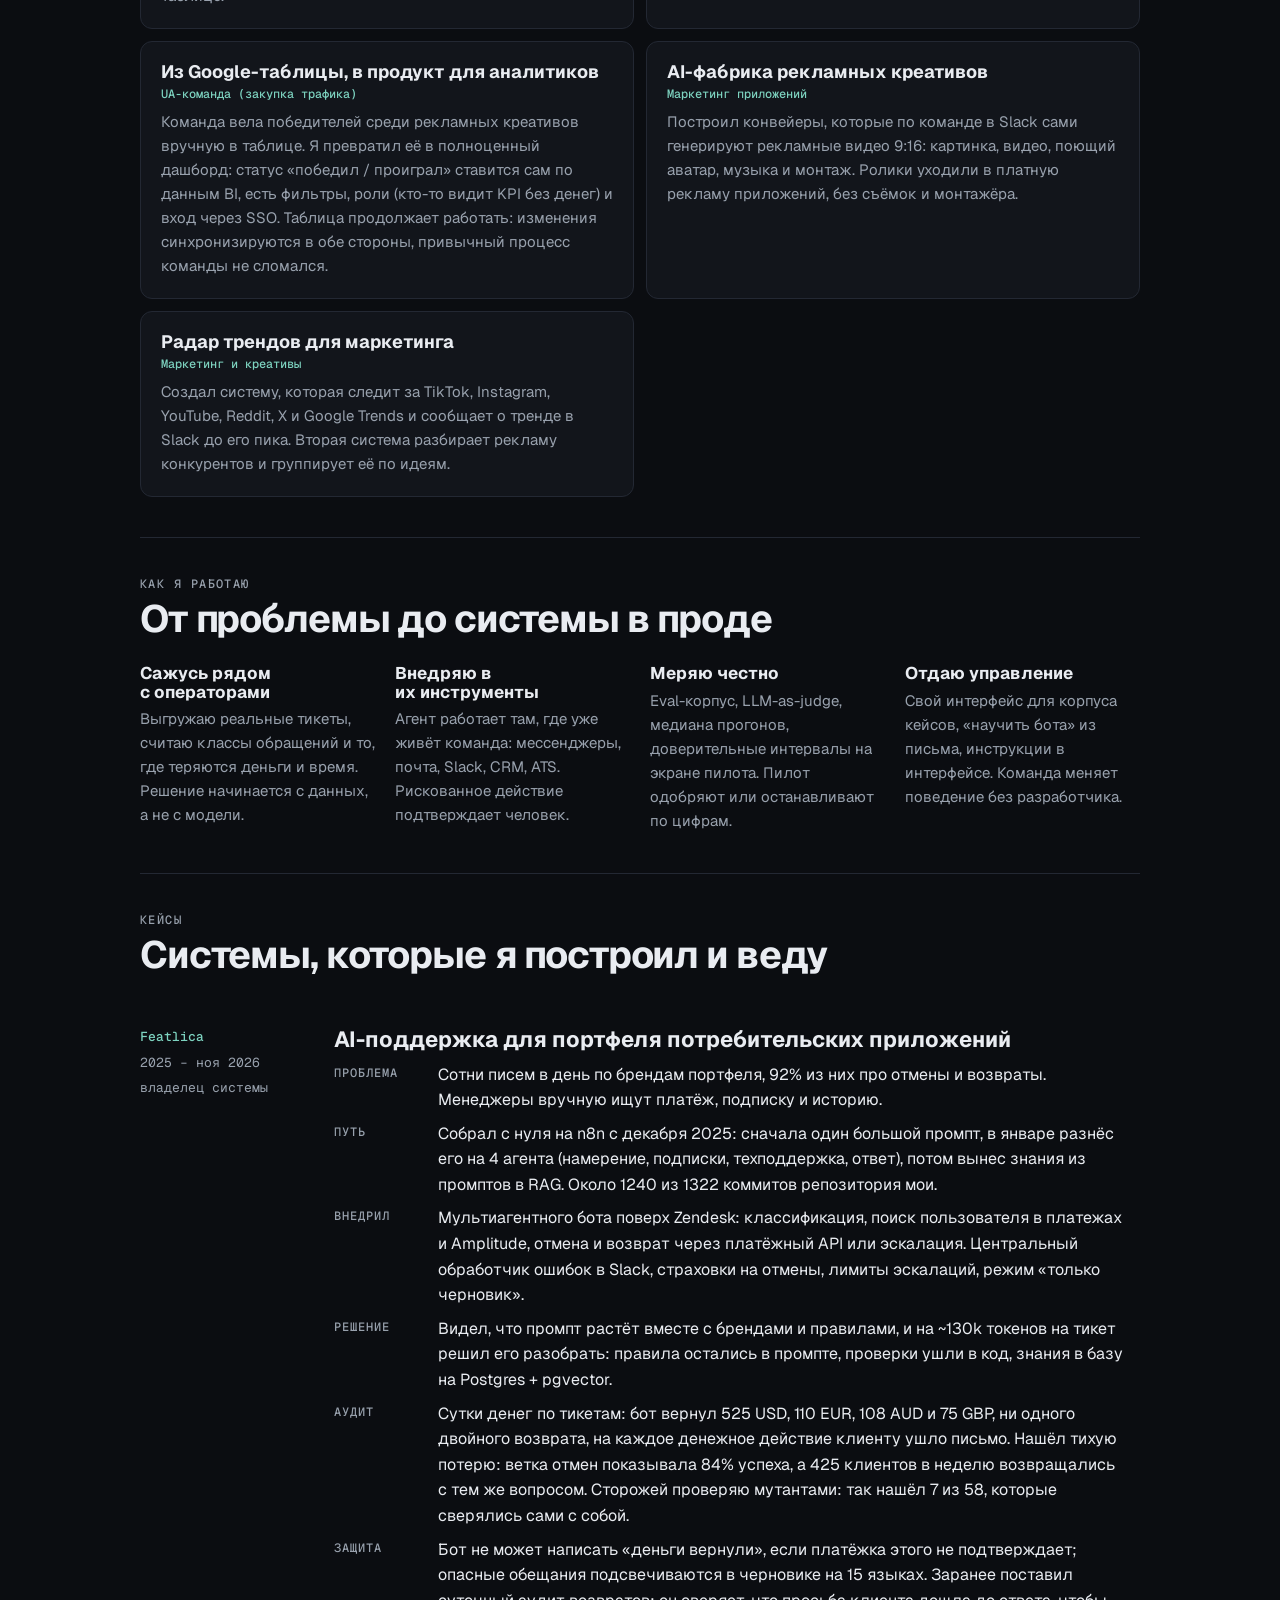
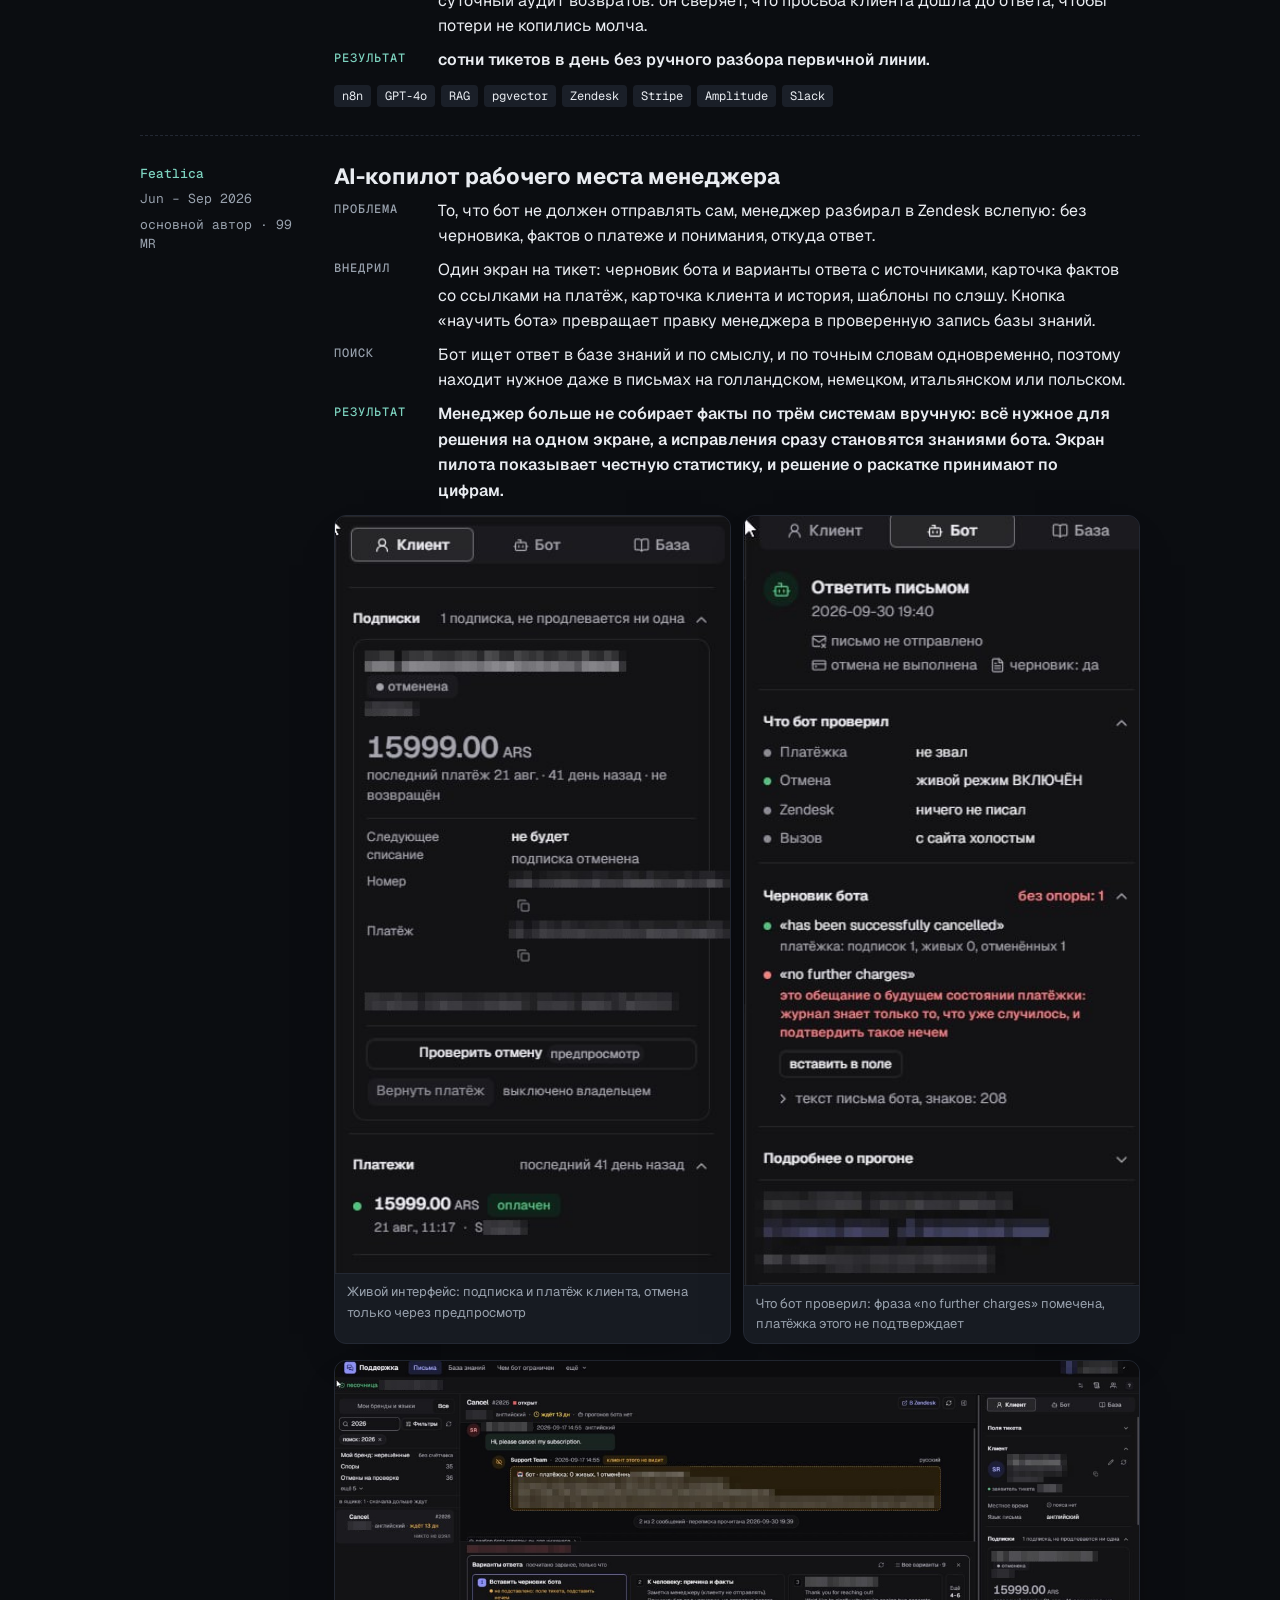
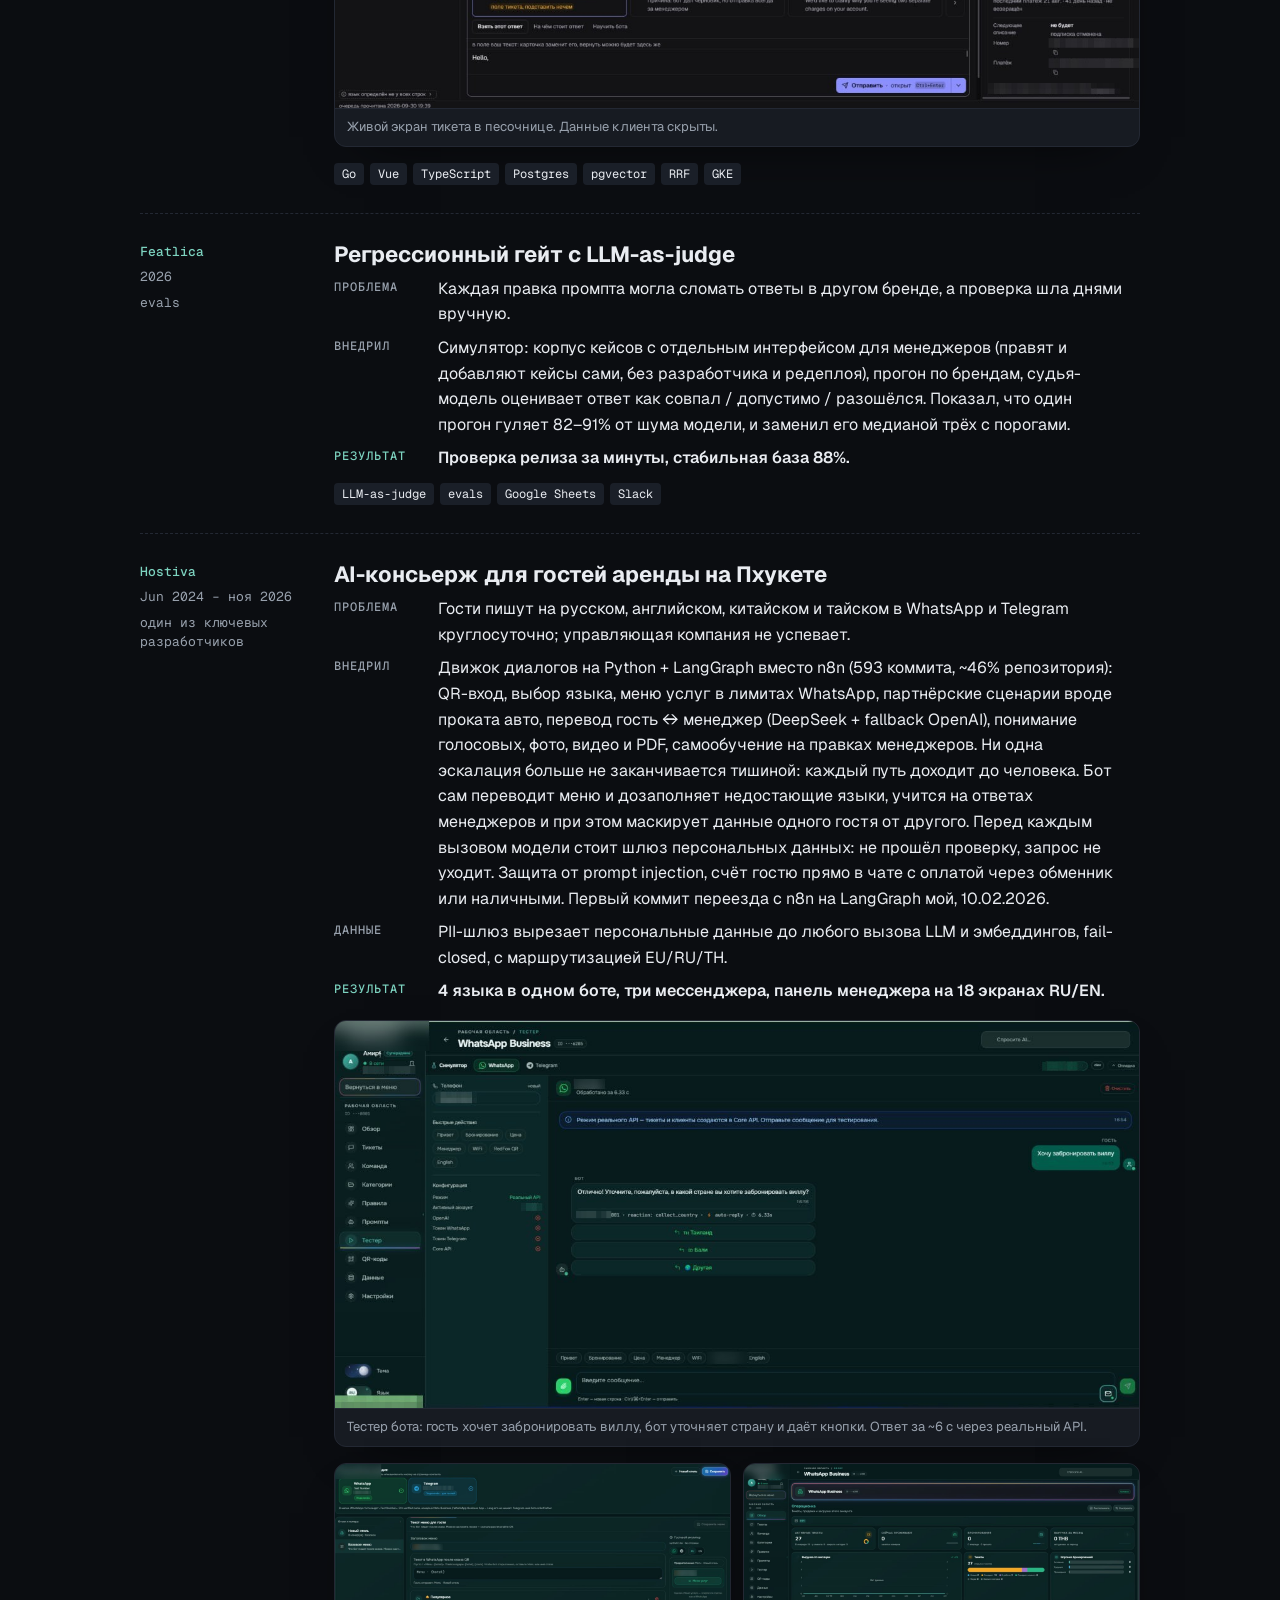
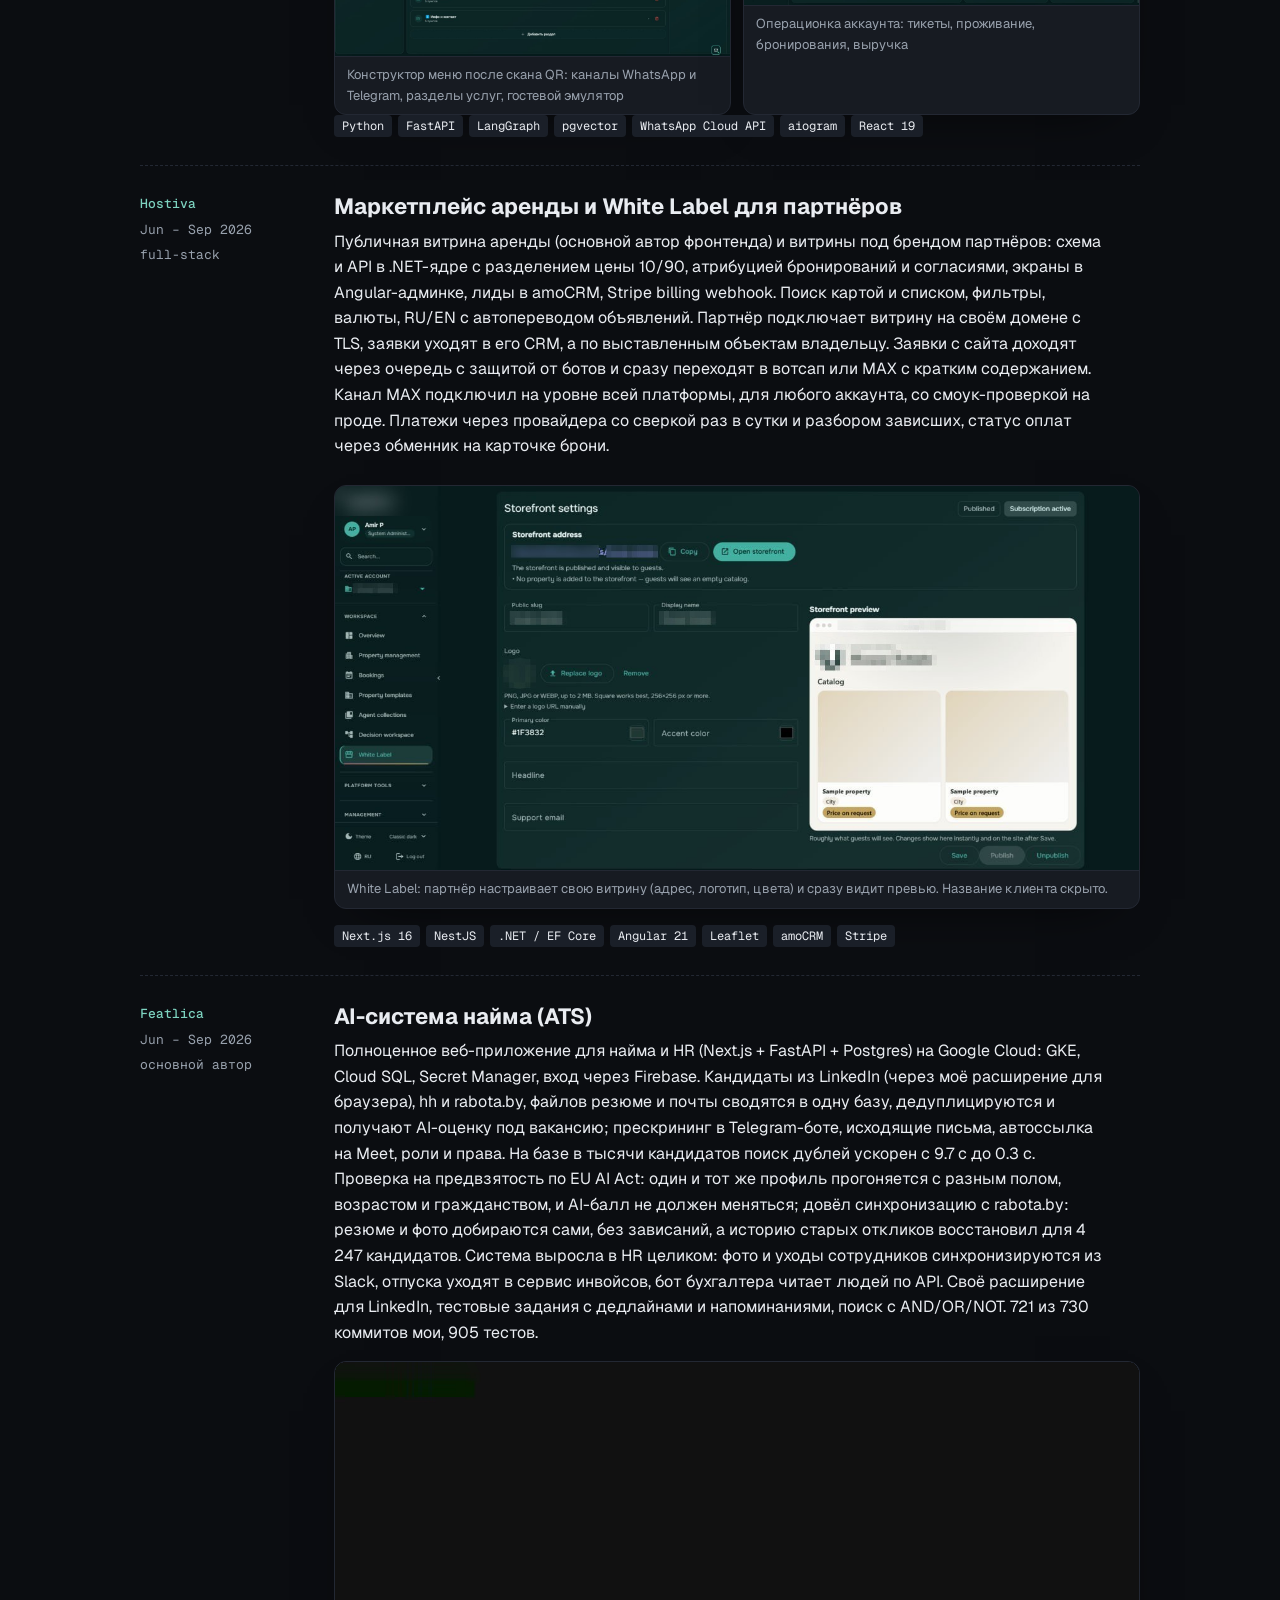
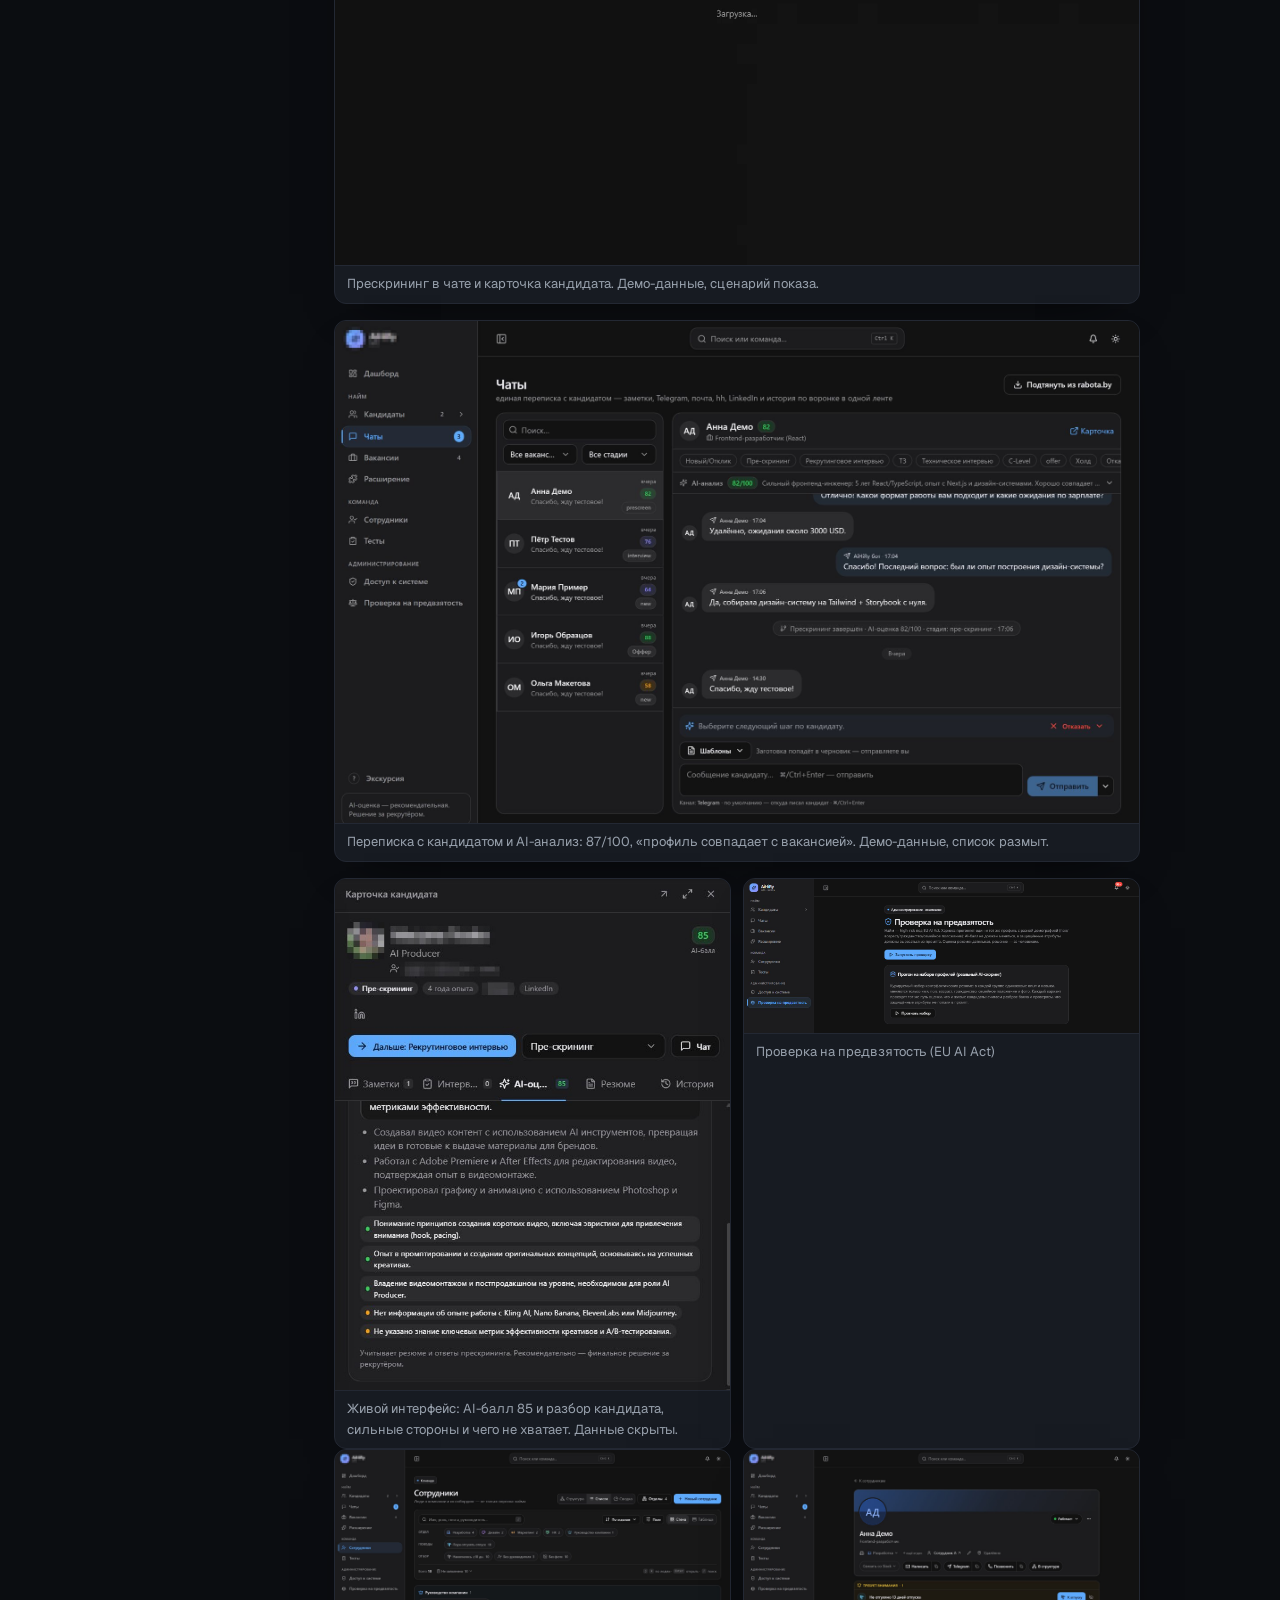
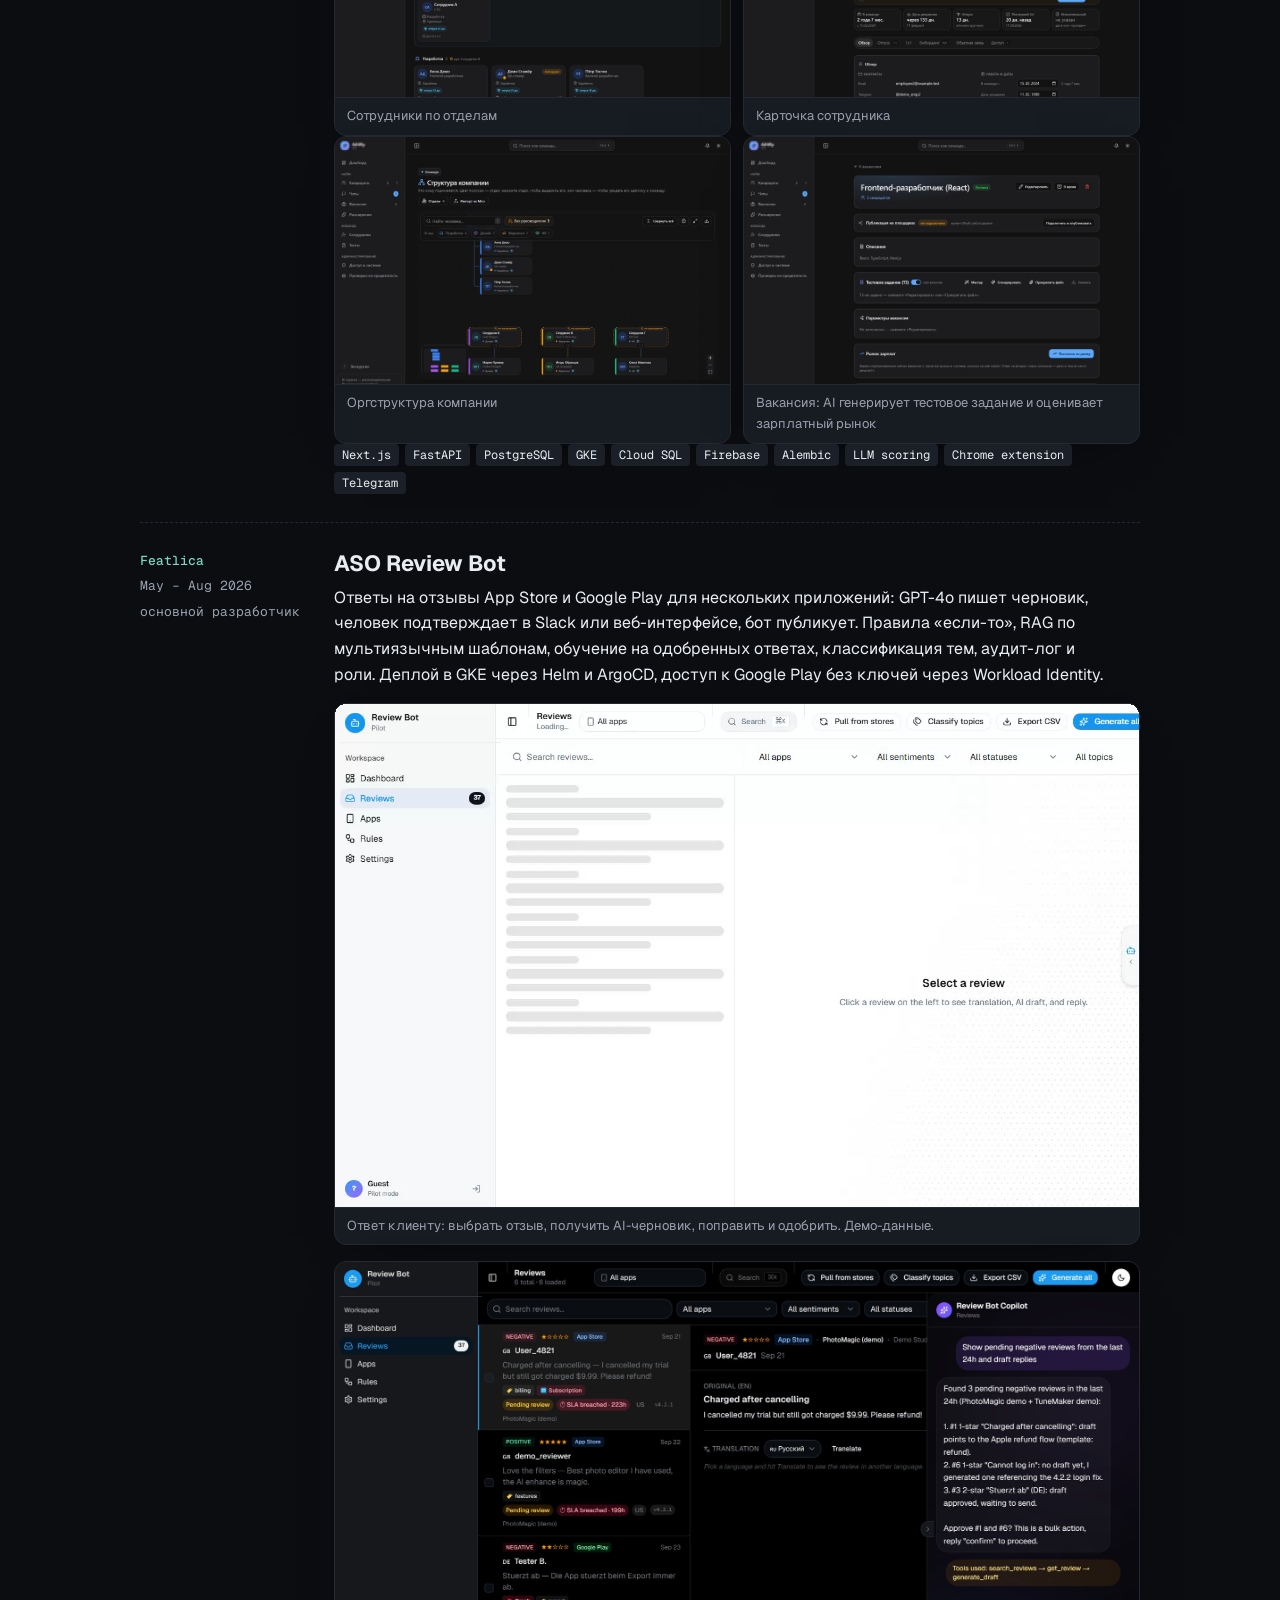
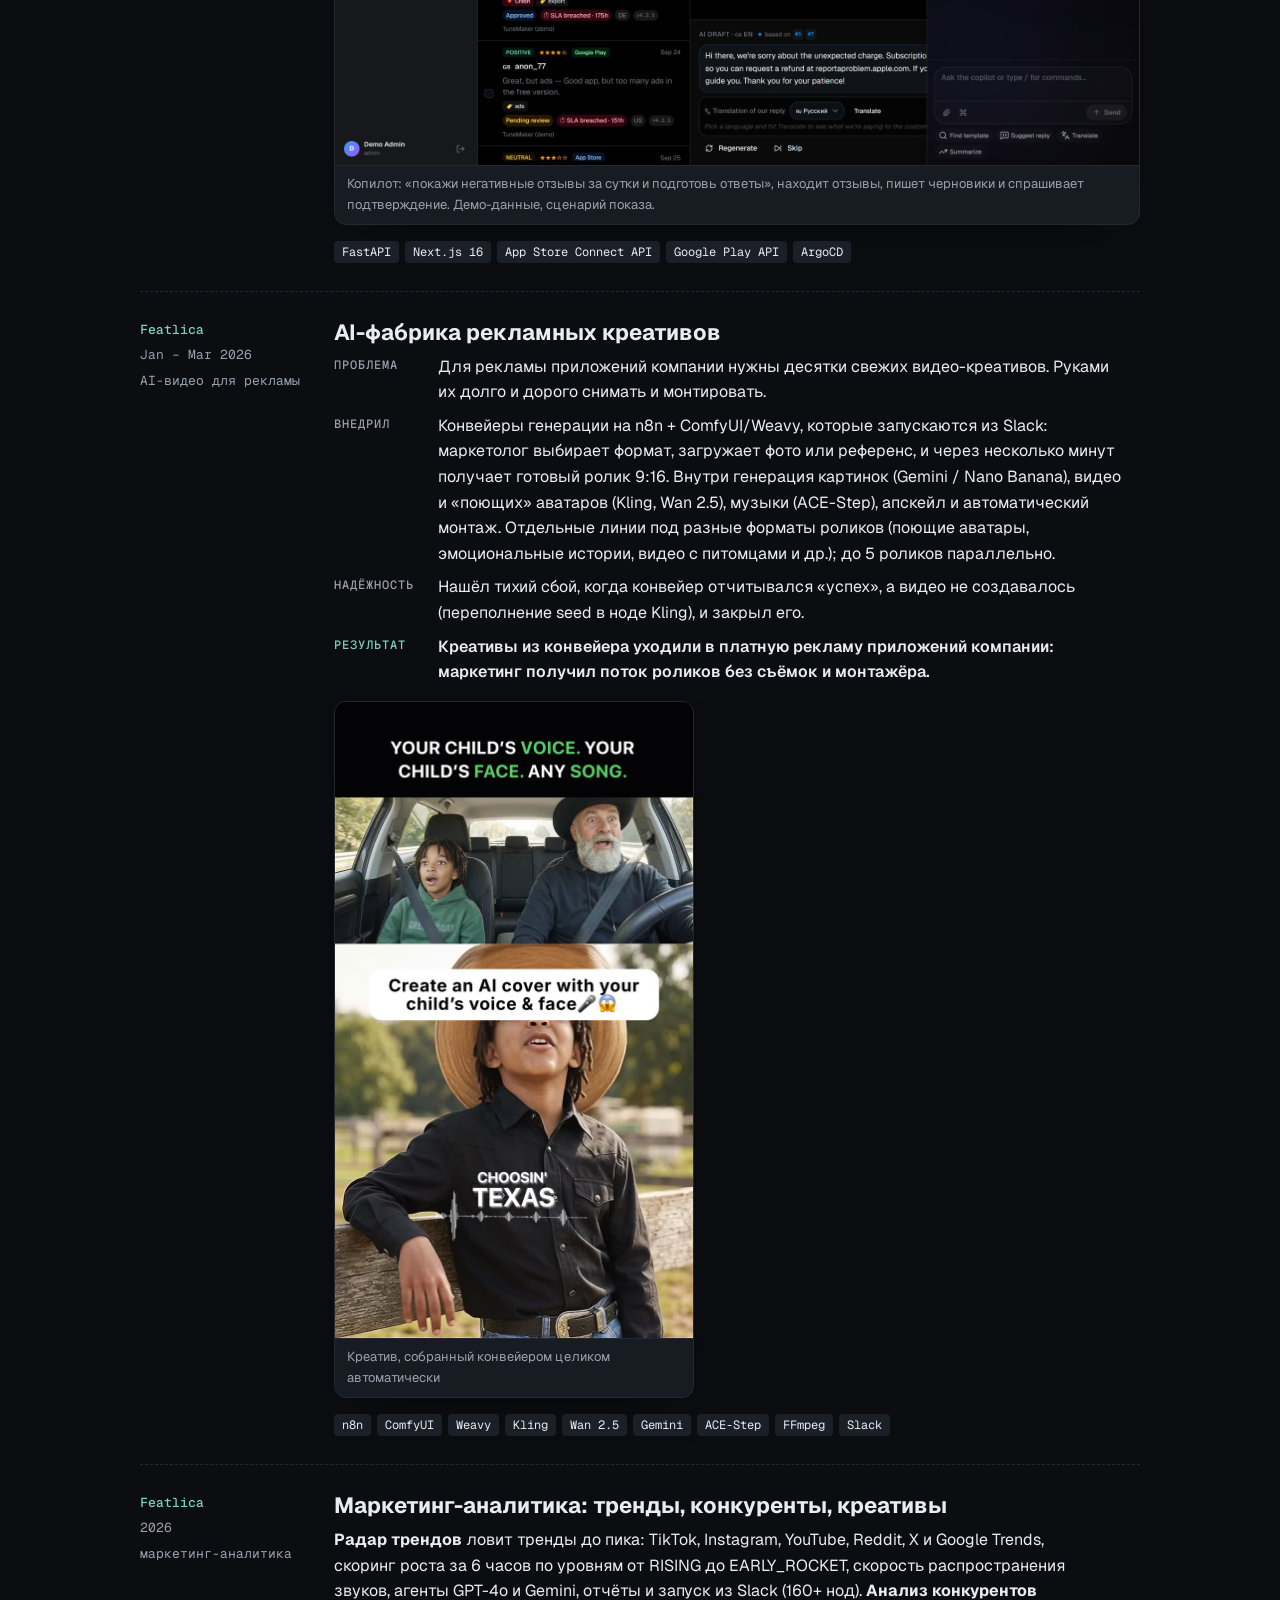
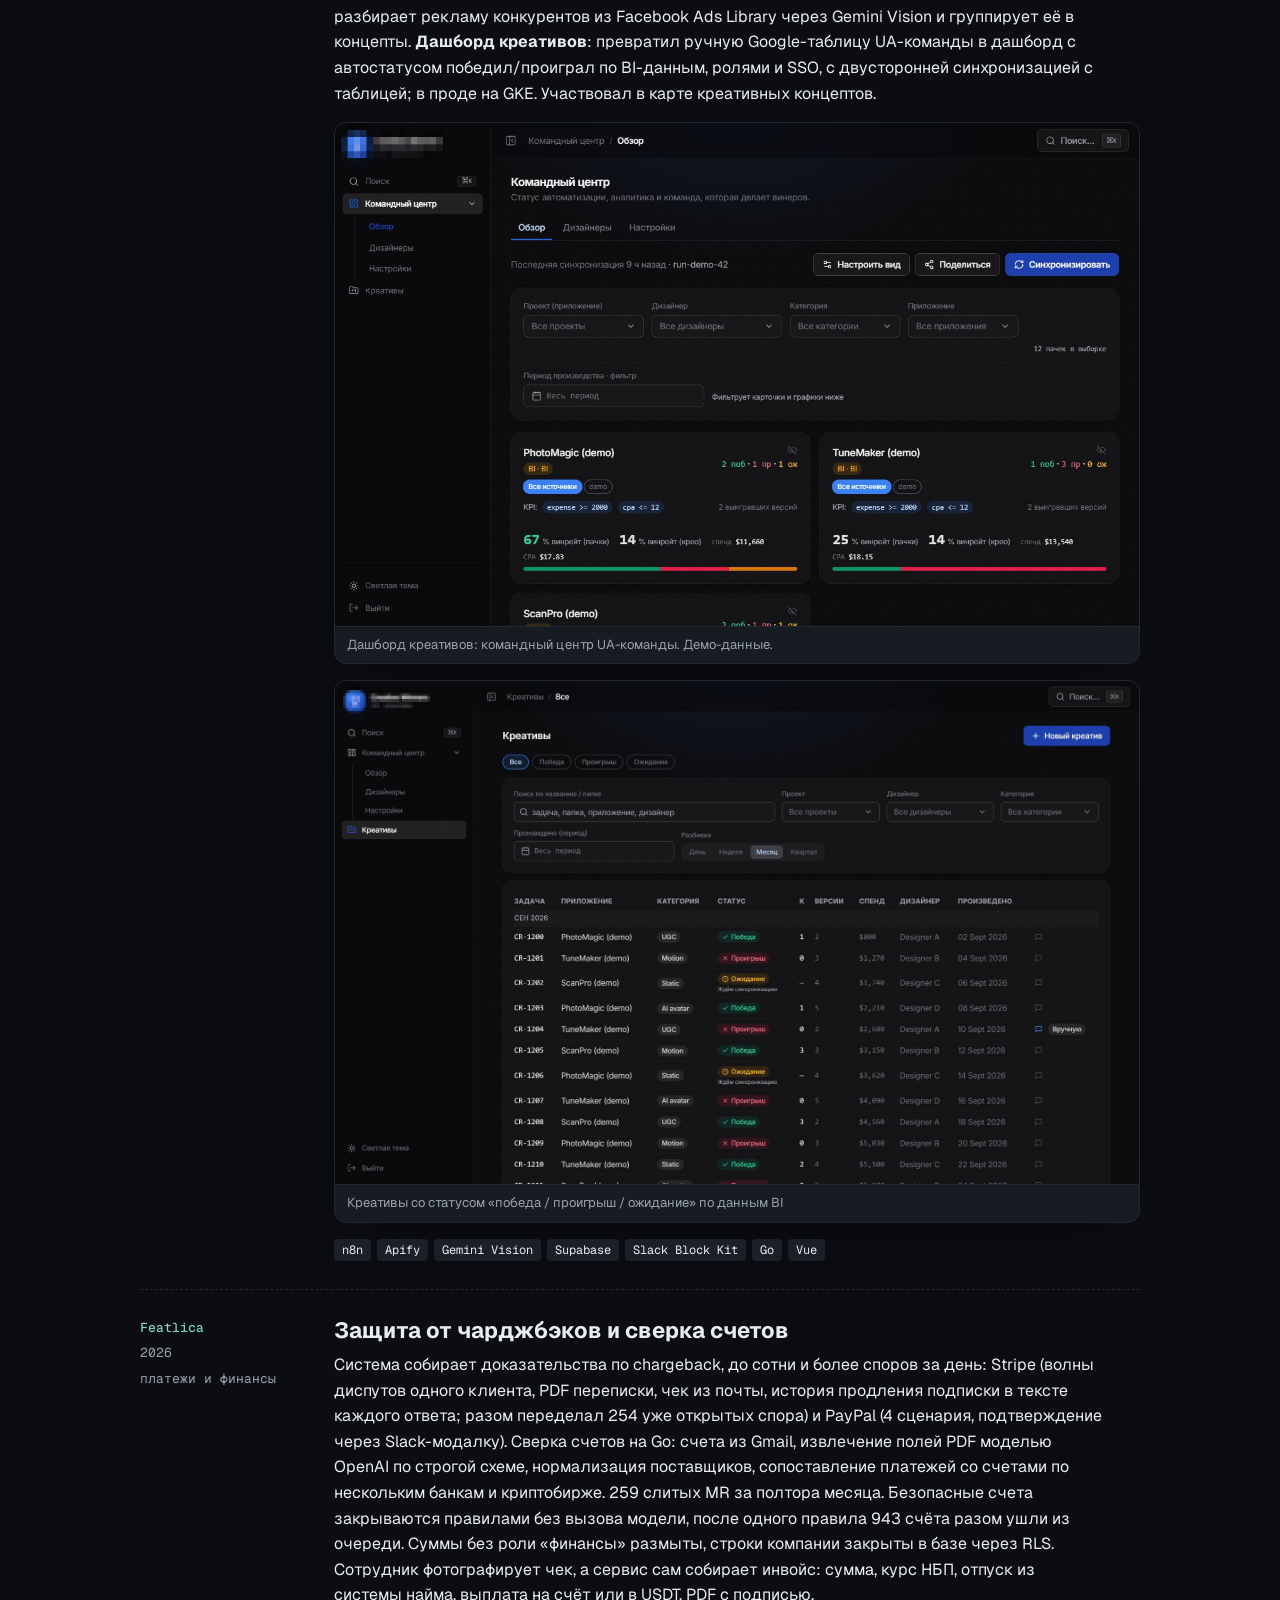
==== commit d3ad53bd: "Offer line: support and disputes in 2-3 months" ====
--- a/index.html
+++ b/index.html
@@ -146,6 +146,8 @@
   <div class="role">Forward Deployed AI Engineer · AI Automation · Full-stack</div>
   <p class="lead" lang="ru"><b>Свободен и открыт к новой работе с декабря 2026, удалённо из Бангкока.</b></p>
   <p class="lead" lang="en"><b>Available for a new role from December 2026, remote from Bangkok.</b></p>
+  <p class="lead" lang="ru"><b>За 2-3 месяца автоматизирую первую линию поддержки и споры по платежам.</b> В прошлой компании бот закрывал около 670 обращений в день, а доказательства по 100+ спорам в день собирались сами, человек только подтверждал в Slack.</p>
+  <p class="lead" lang="en"><b>In 2-3 months I automate your first-line support and payment disputes.</b> At my last company the bot handled about 670 tickets a day, and evidence for 100+ disputes a day was assembled automatically, a person only approved in Slack.</p>
   <p class="lead" lang="ru">Встраиваюсь в бизнес, нахожу, где люди теряют часы, и довожу AI до работающей системы в инструментах, которыми команда уже пользуется: мессенджеры и почта (WhatsApp, Telegram, helpdesk), платежи (Stripe, PayPal), CRM и ATS, системы бронирования. Сам пишу агентов, интеграции, чат-ботов и панели для менеджеров, eval-гейт и деплой в Kubernetes на Google Cloud (GKE, Cloud SQL, Cloud Run, Secret Manager, Firebase). Потом меряю результат цифрами и отдаю команде систему, которой можно управлять без меня.</p>
   <p class="lead" lang="ru">Я не собираю автоматизации по одной. Смотрю, что нужно компании целиком, и делаю системы, которые знают друг о друге: в Featlica система найма отдаёт отпуска и сотрудников в сервис инвойсов и бот бухгалтера, бот поддержки, рабочее место менеджера и база знаний живут на одном сторе, а в Hostiva один гость проходит от сайта и amoCRM через вотсап, телеграм и MAX до брони и оплаты, в том числе на витринах партнёров.</p>
   <p class="lead" lang="en">I embed with a business, find where people lose hours, and take AI all the way to a running system inside the tools the team already uses: messengers and email (WhatsApp, Telegram, helpdesk), payments (Stripe, PayPal), CRM and ATS, booking systems. I build the agents, integrations, chatbots and manager dashboards, the eval gate and the Kubernetes deploy on Google Cloud (GKE, Cloud SQL, Cloud Run, Secret Manager, Firebase) myself, then measure the result and hand the team a system they can run without me.</p>
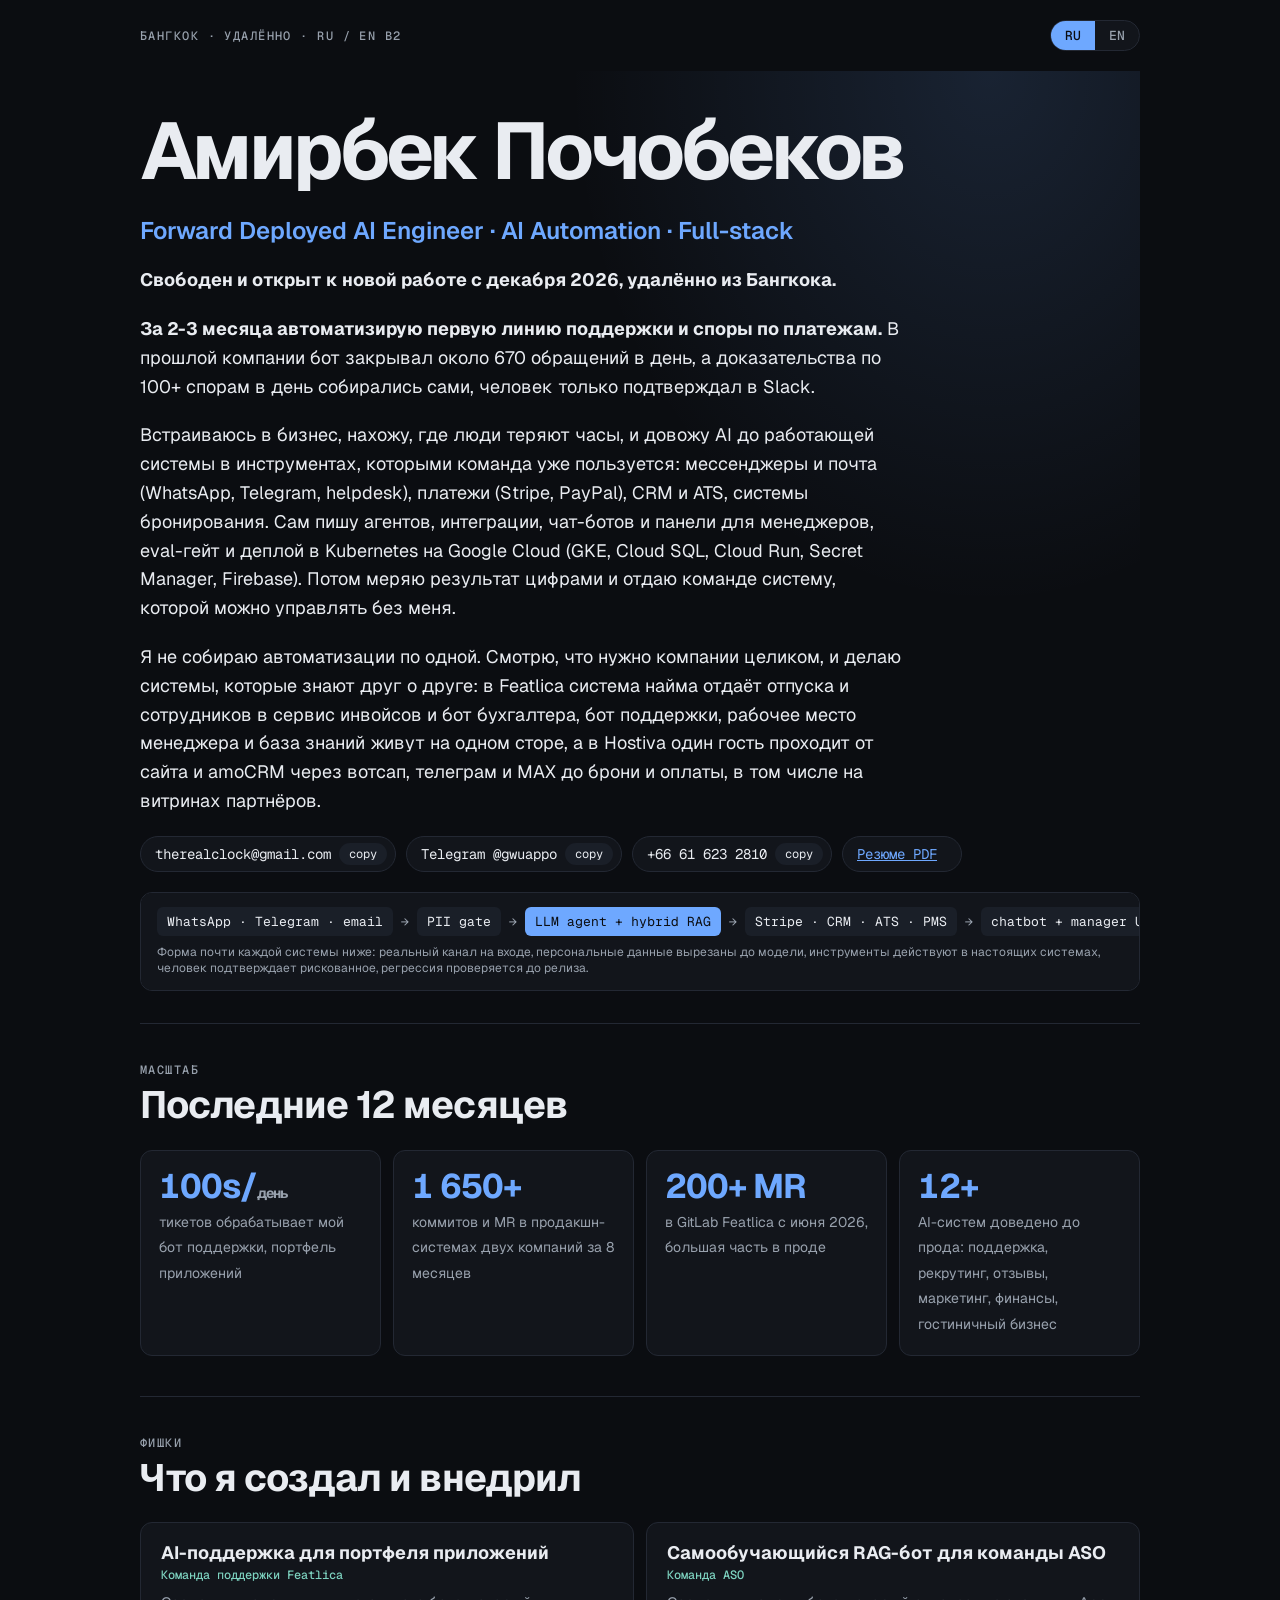
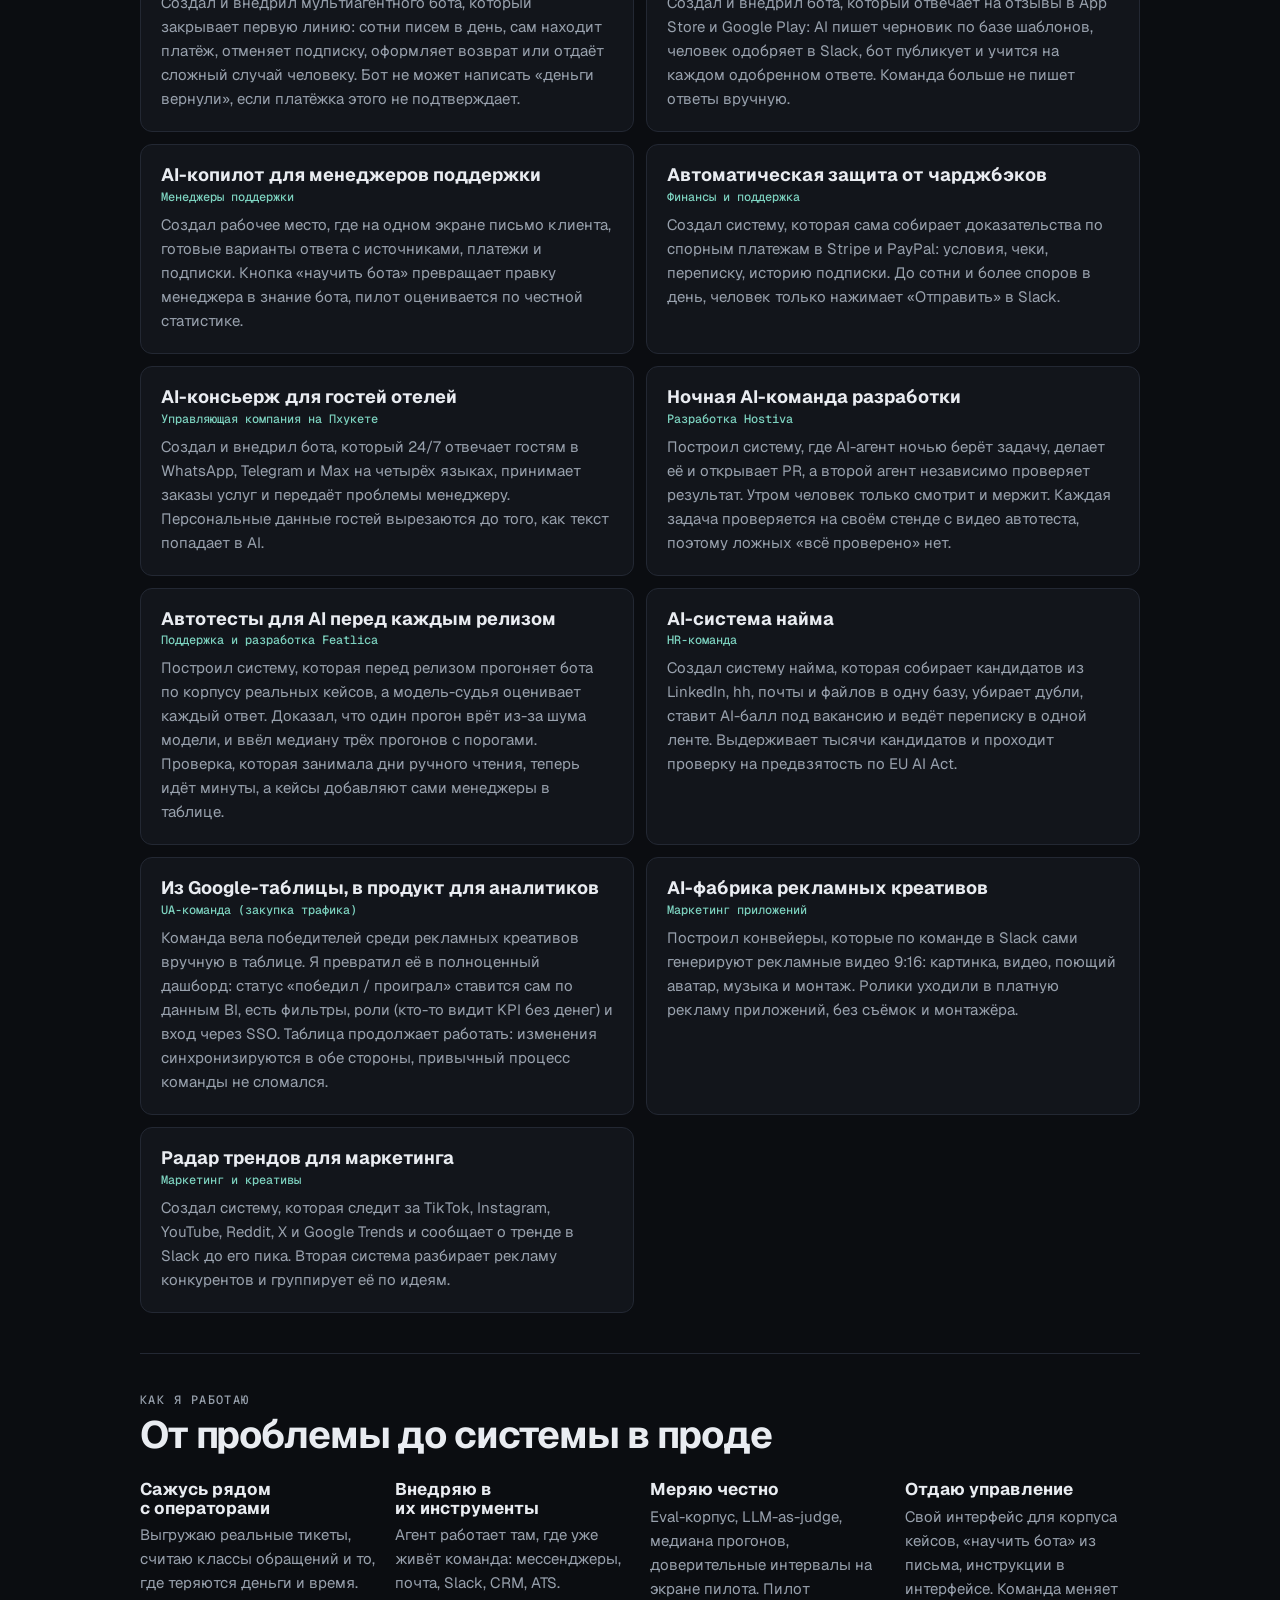
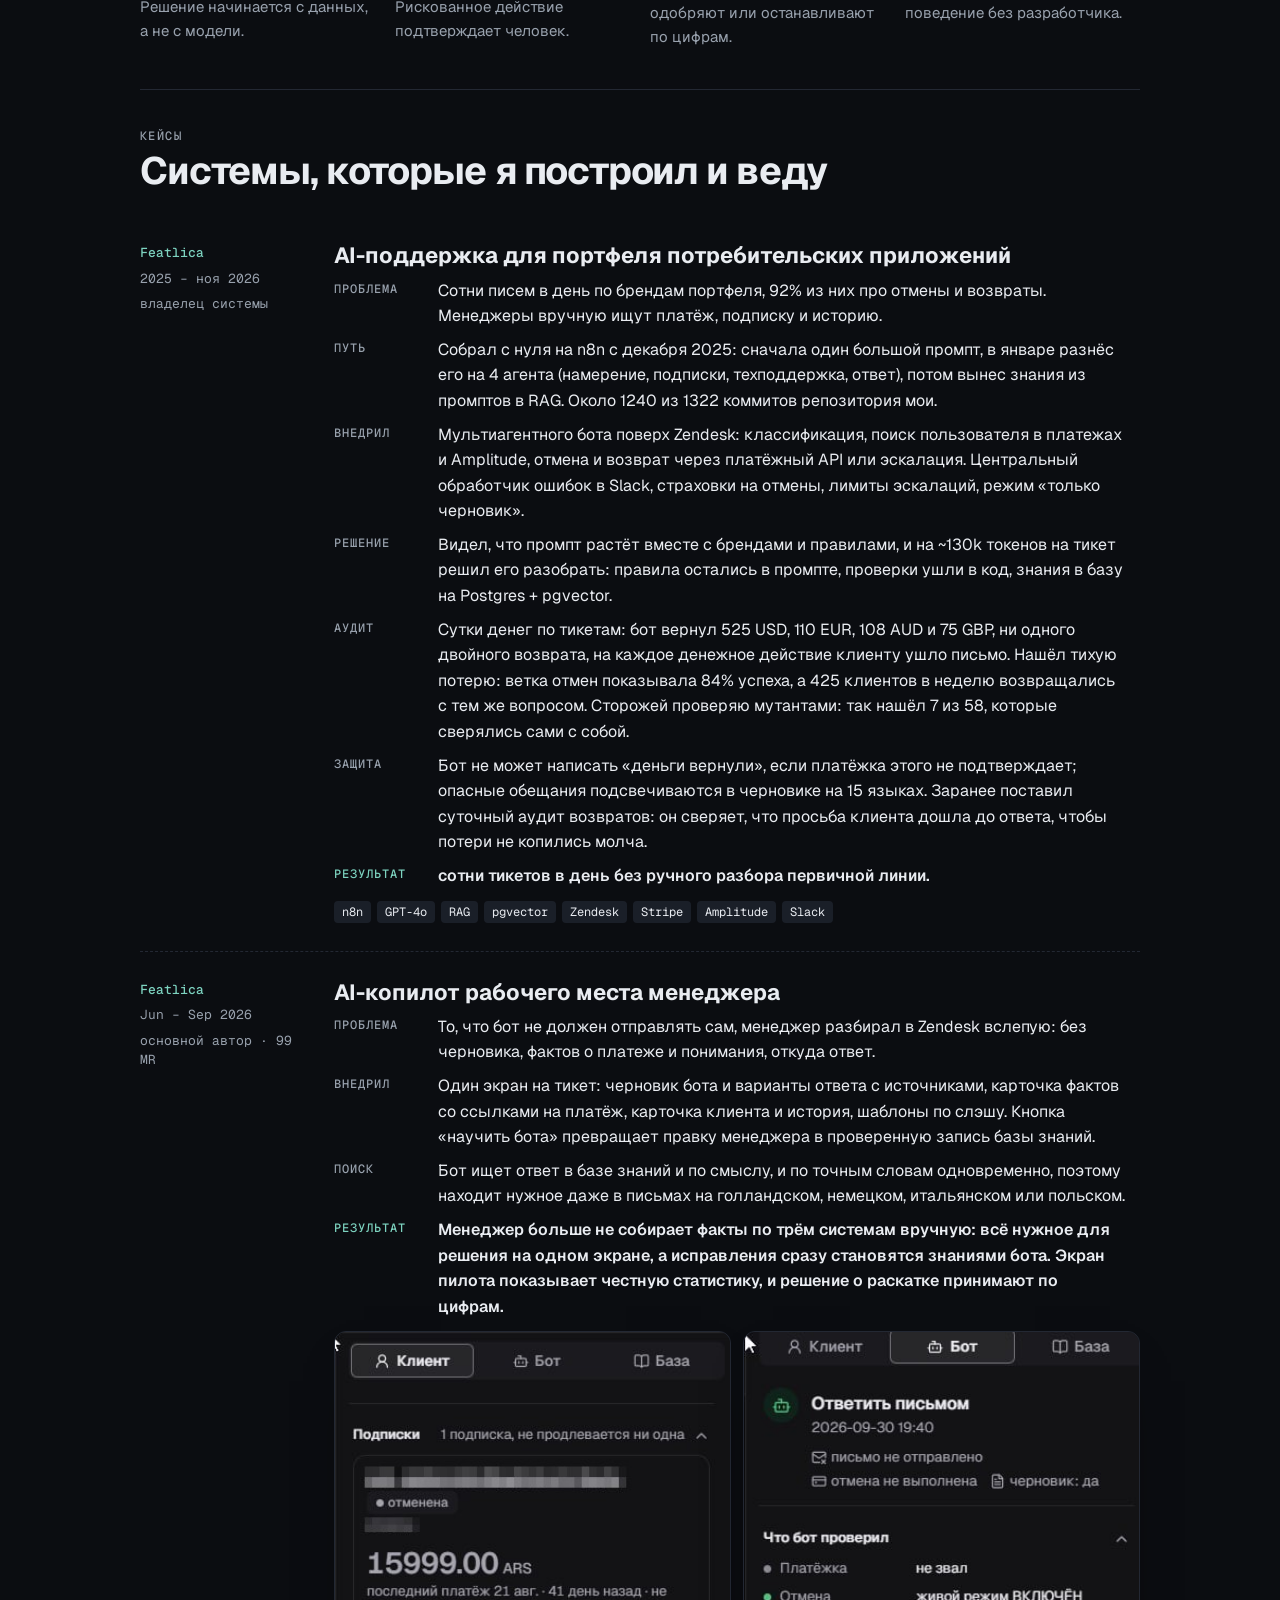
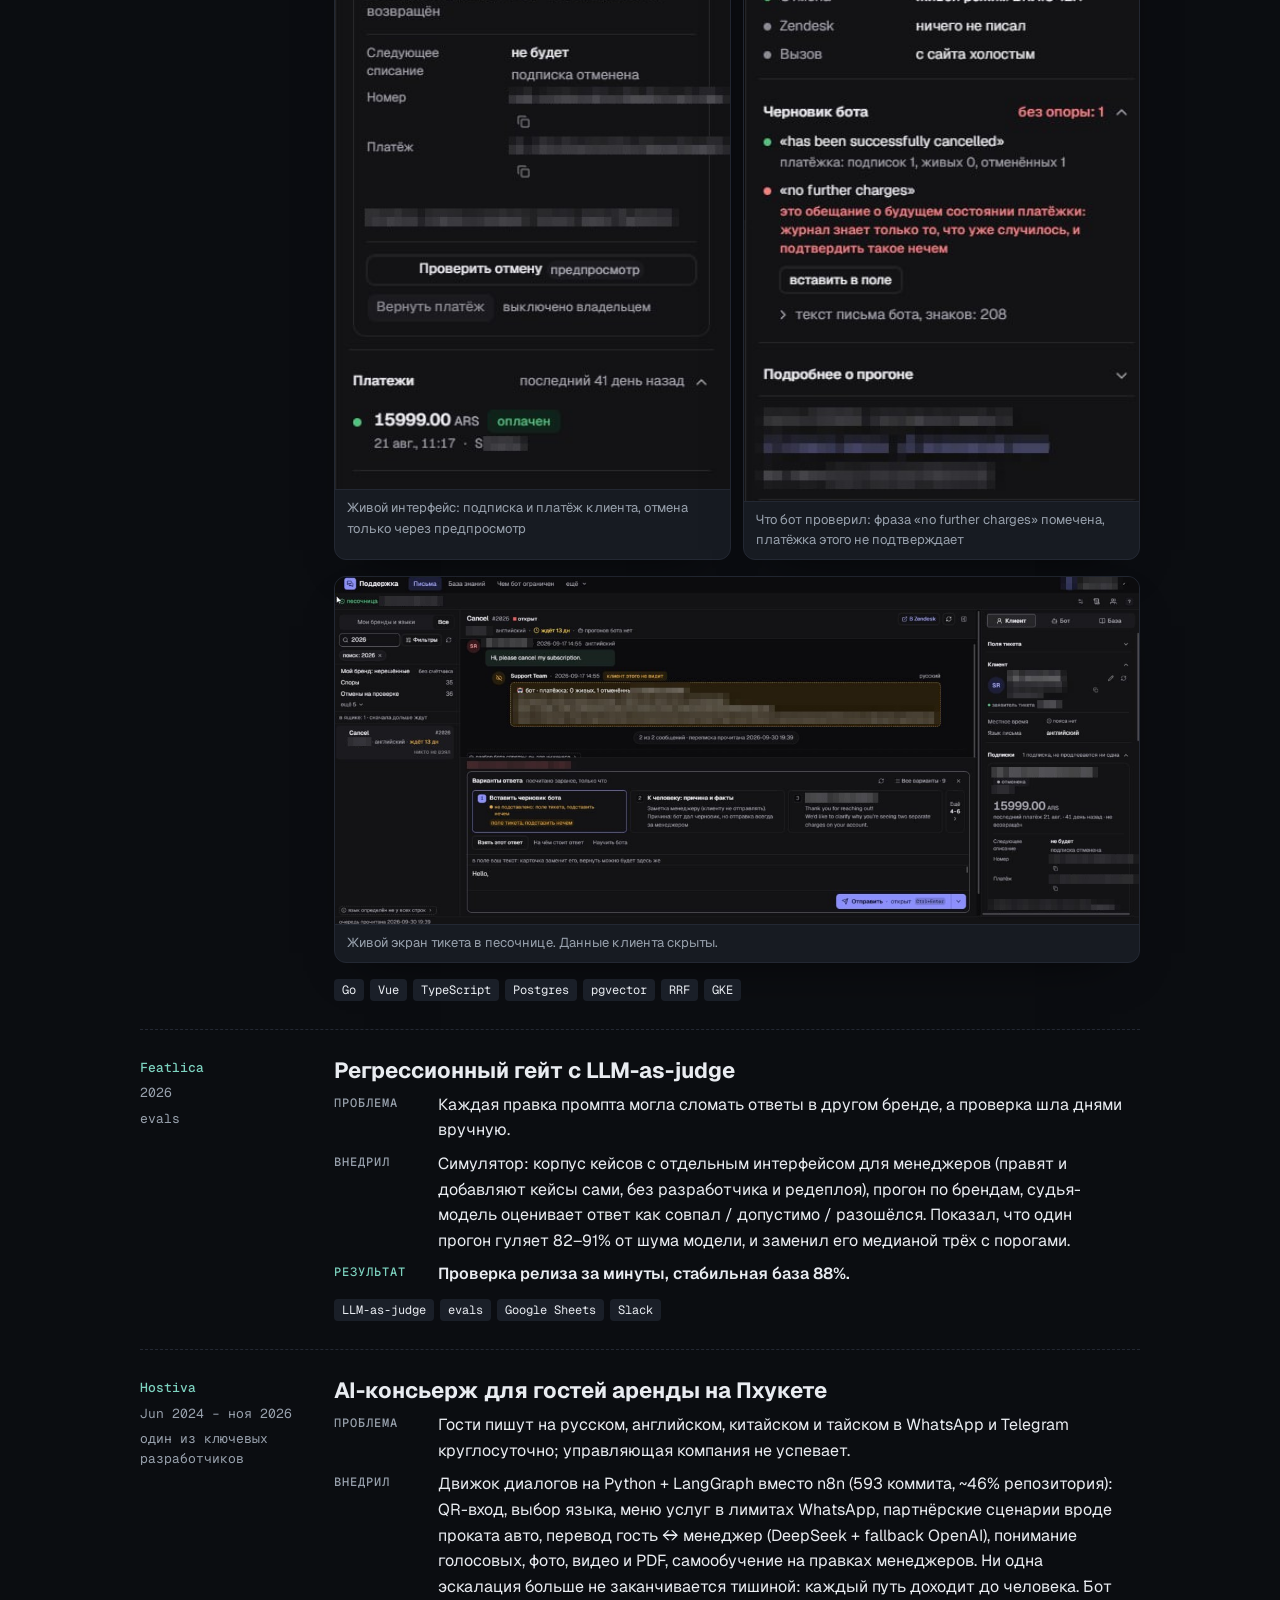
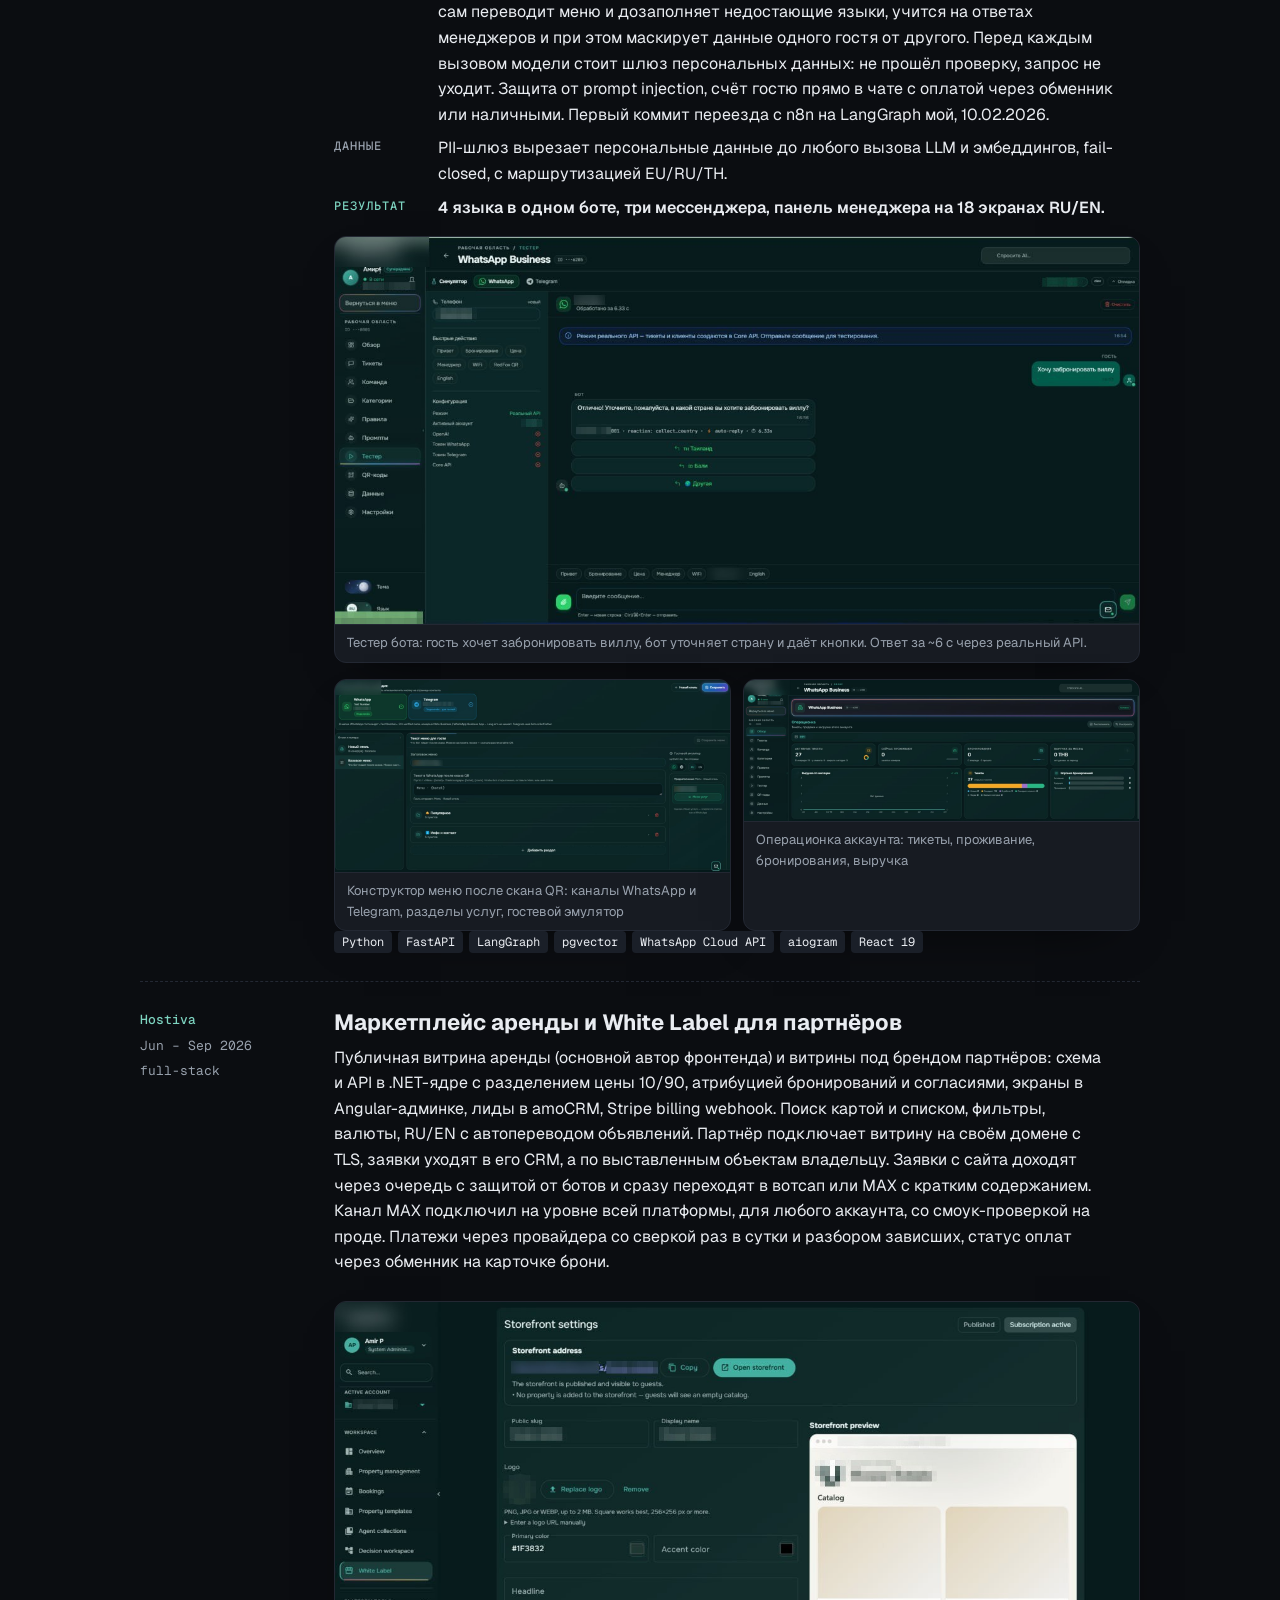
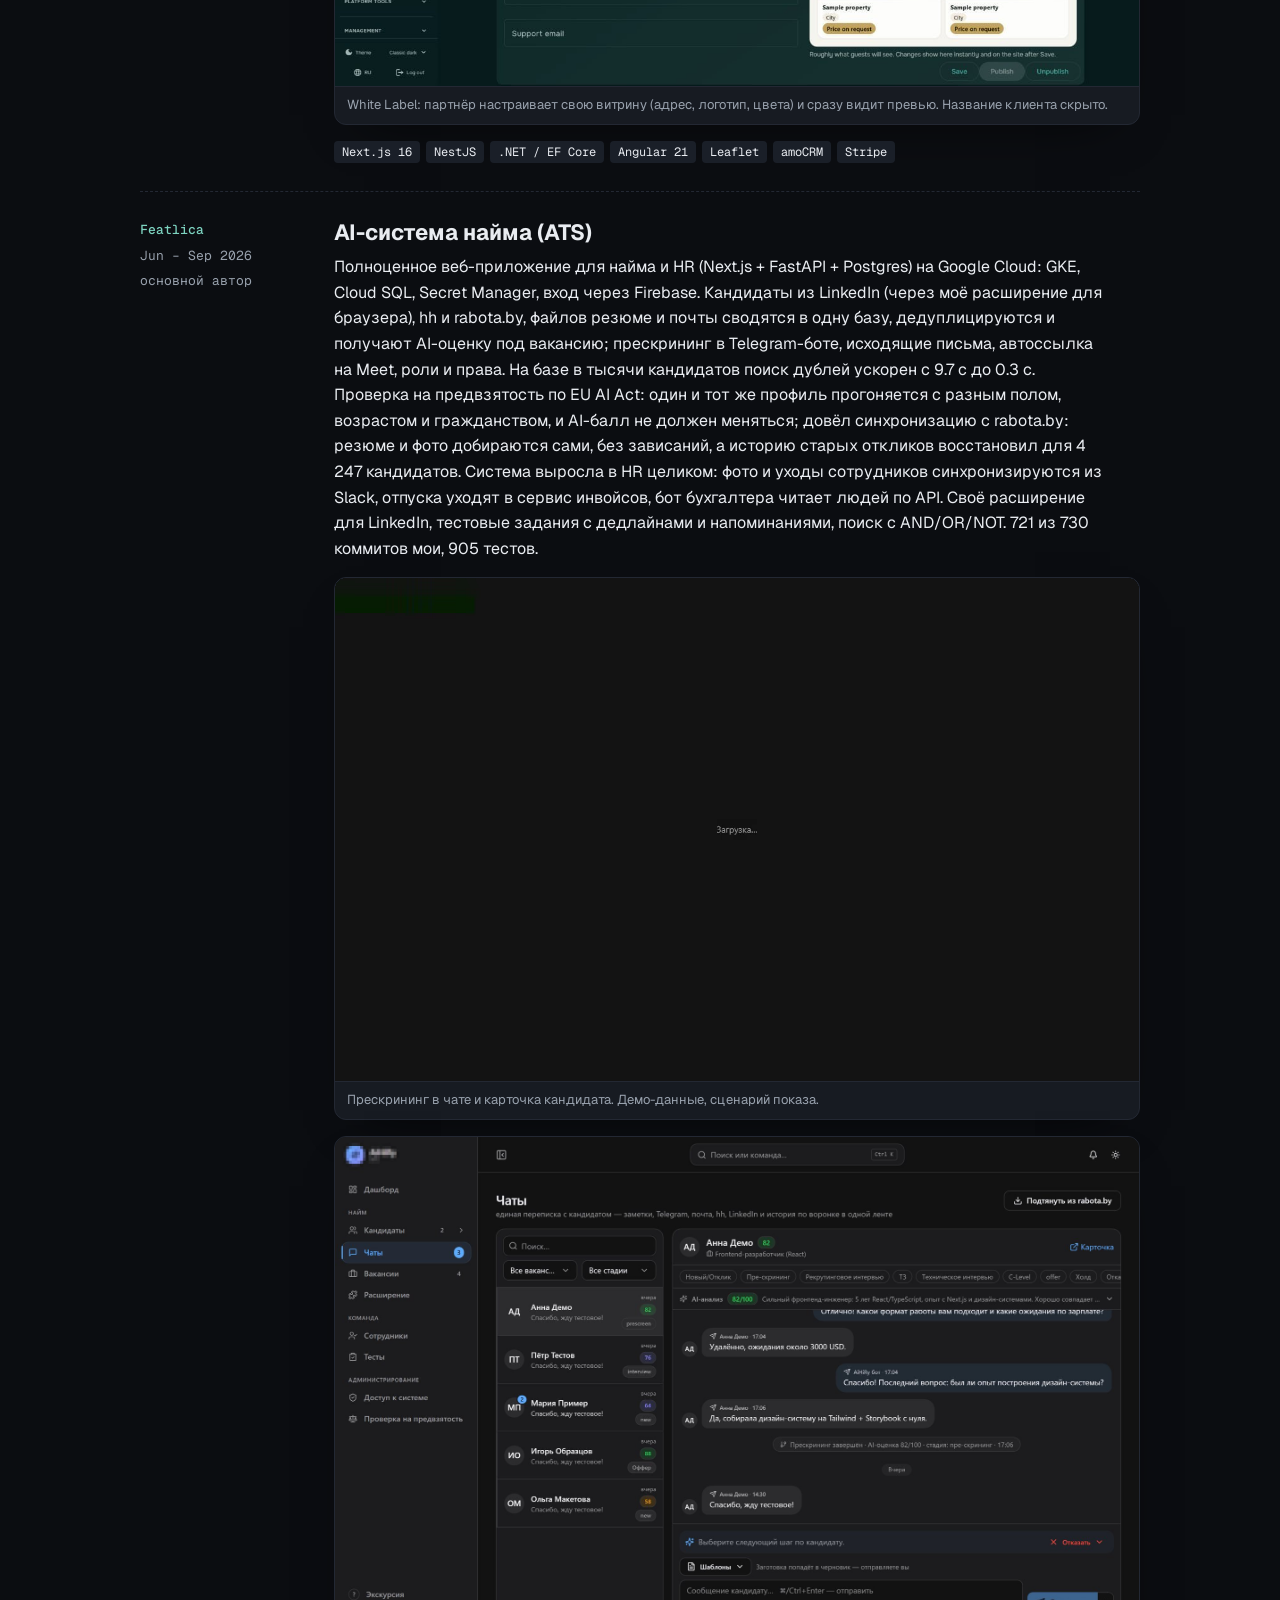
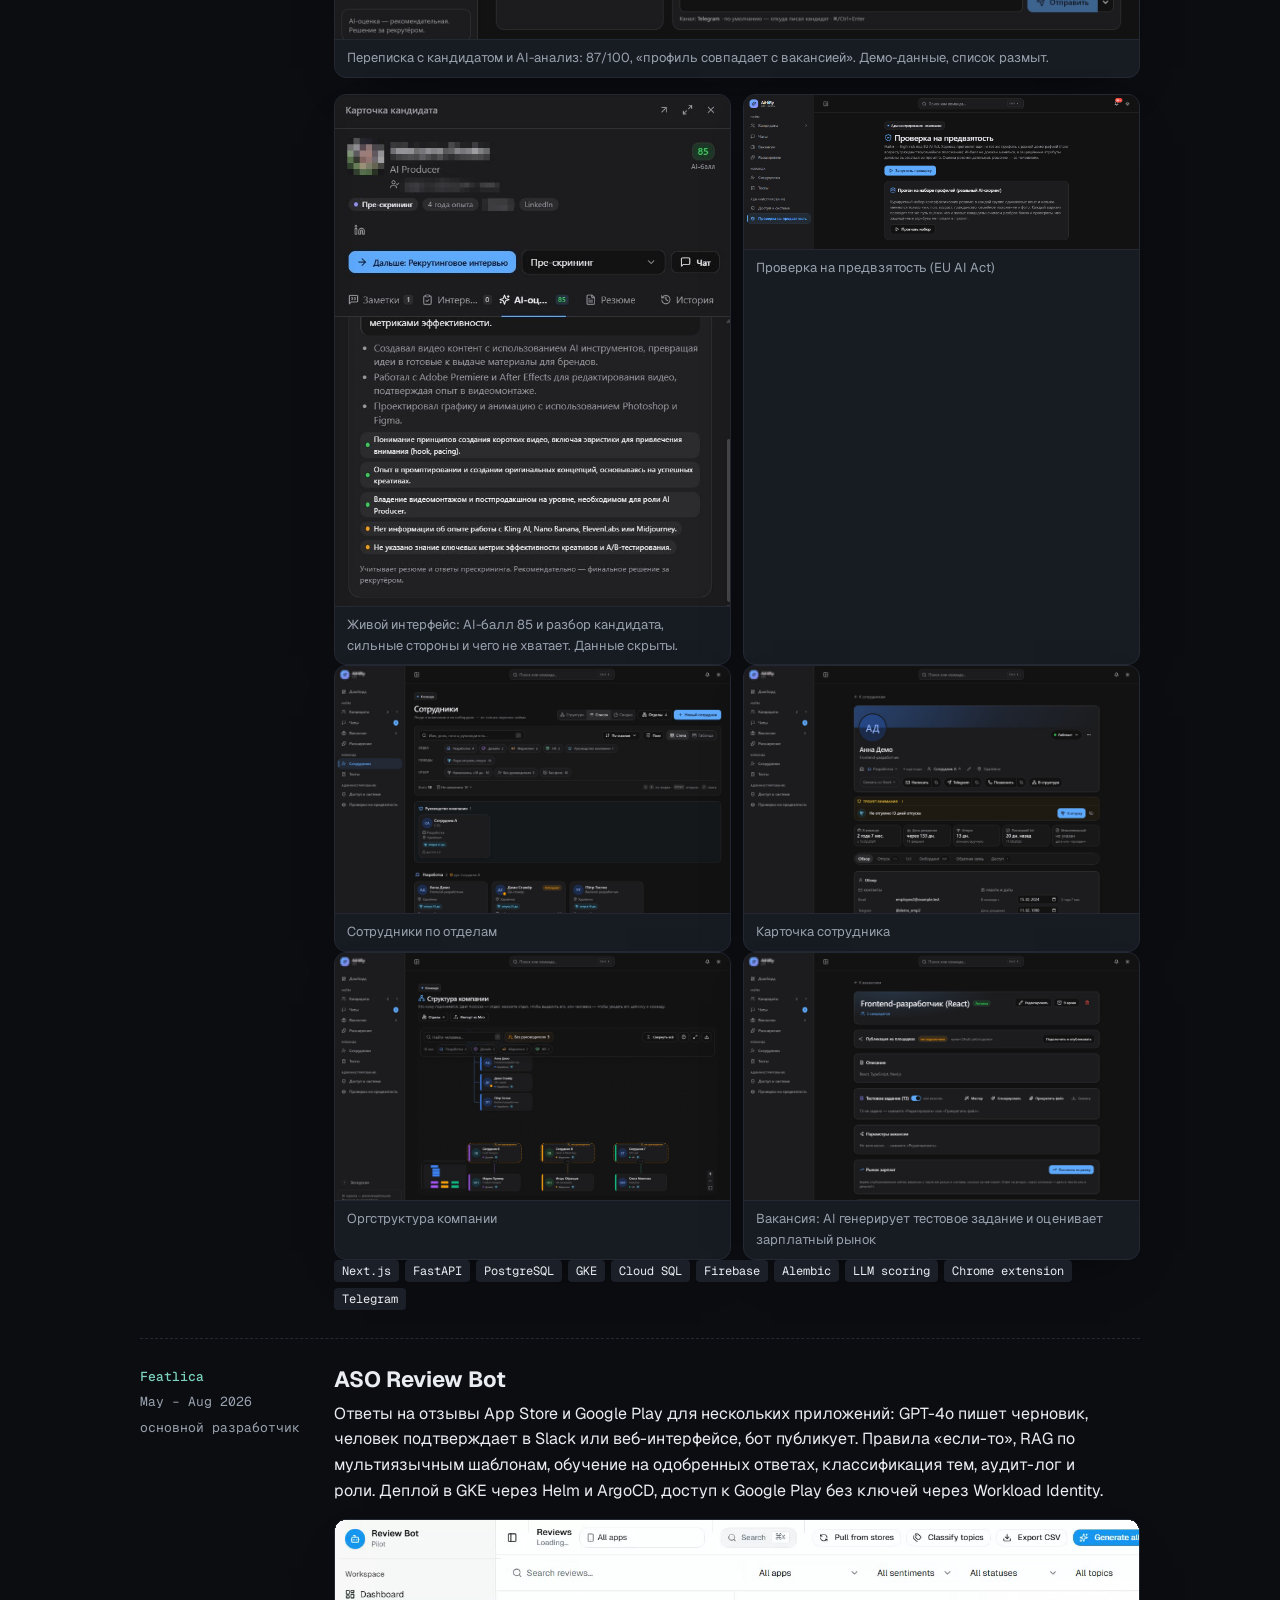
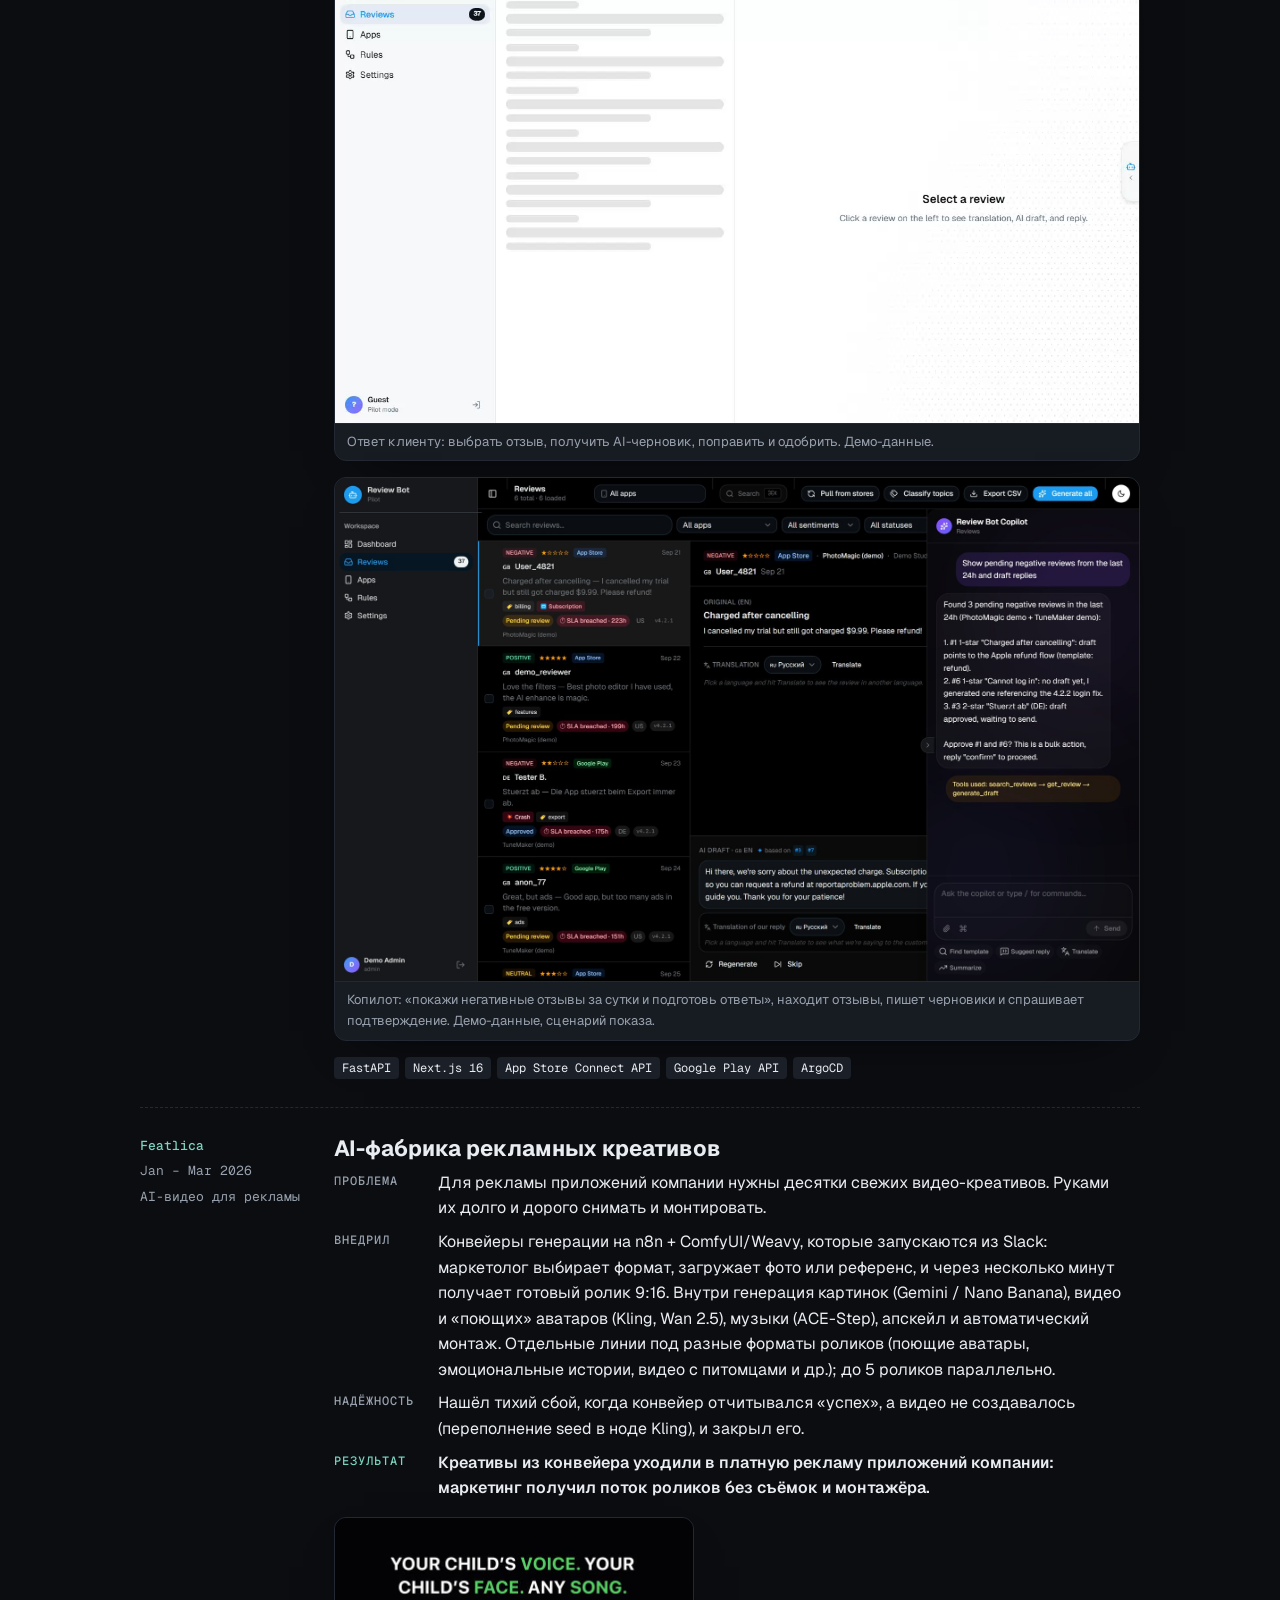
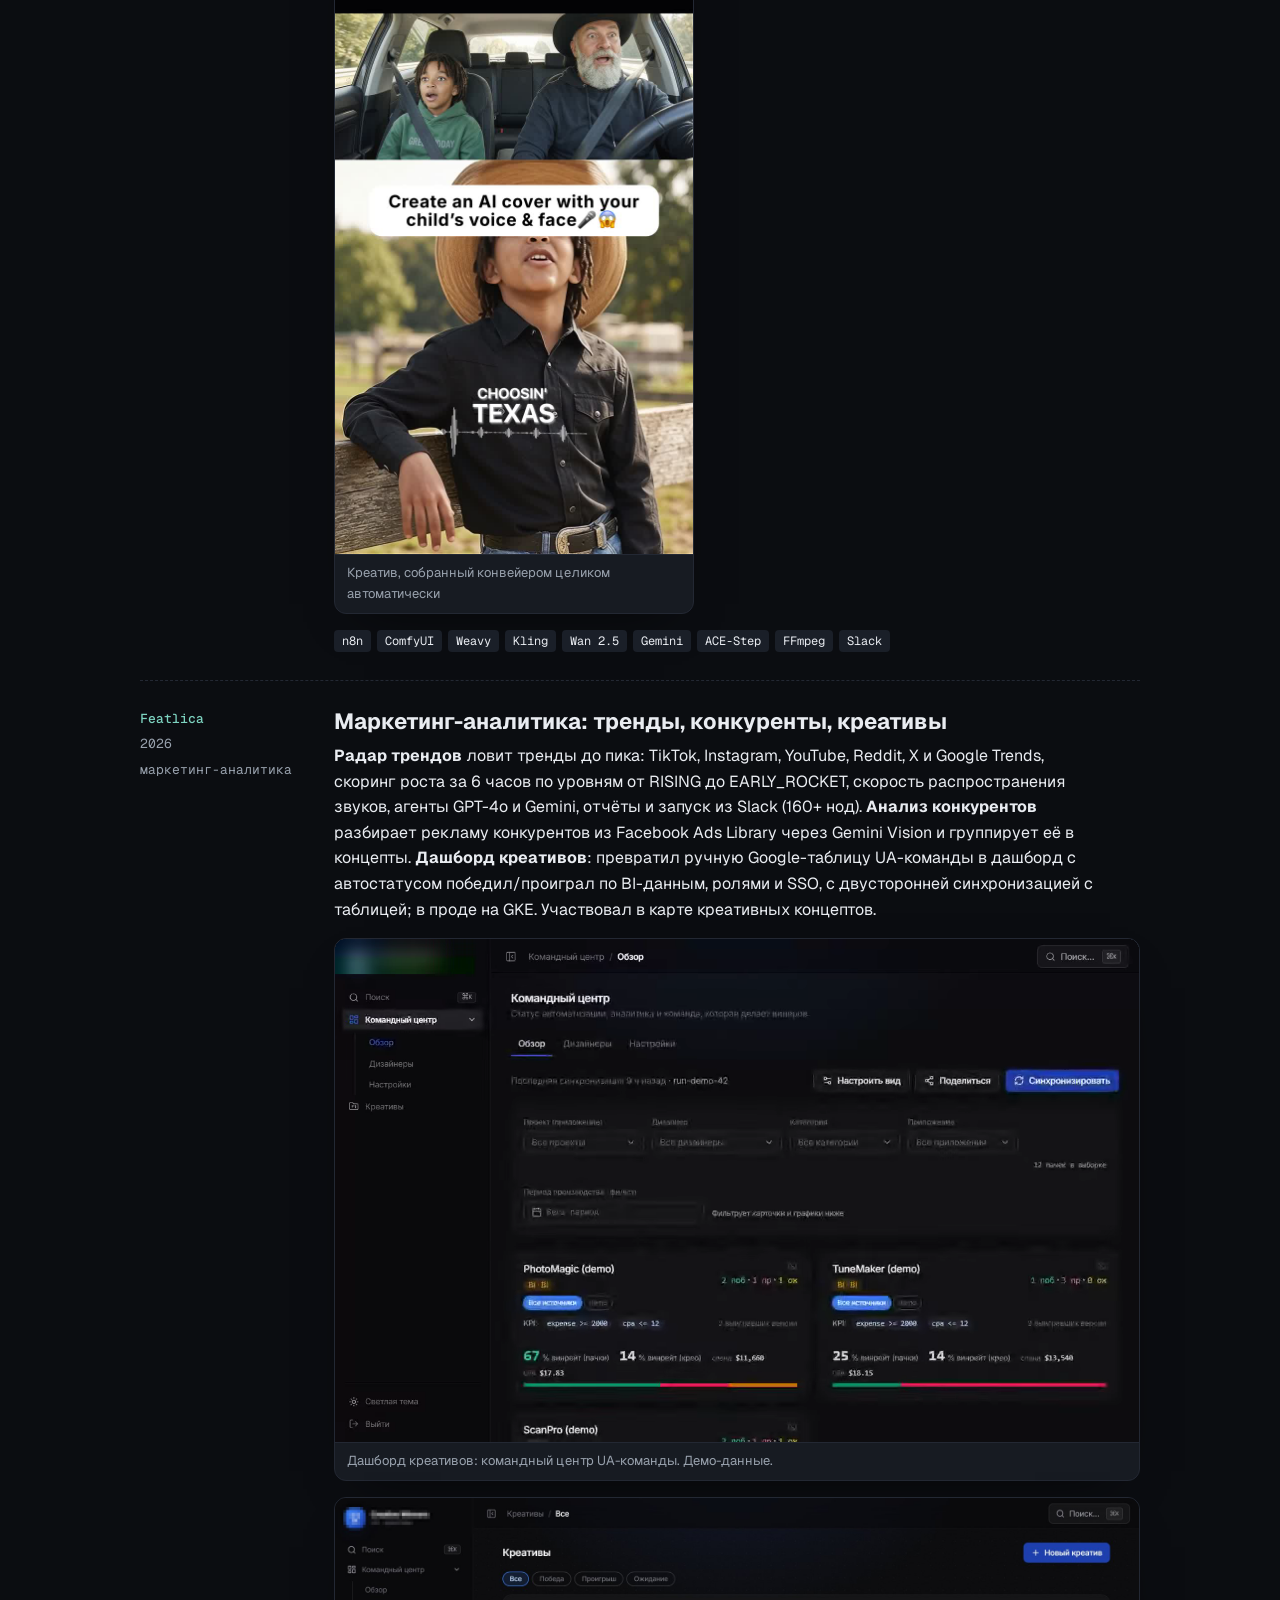
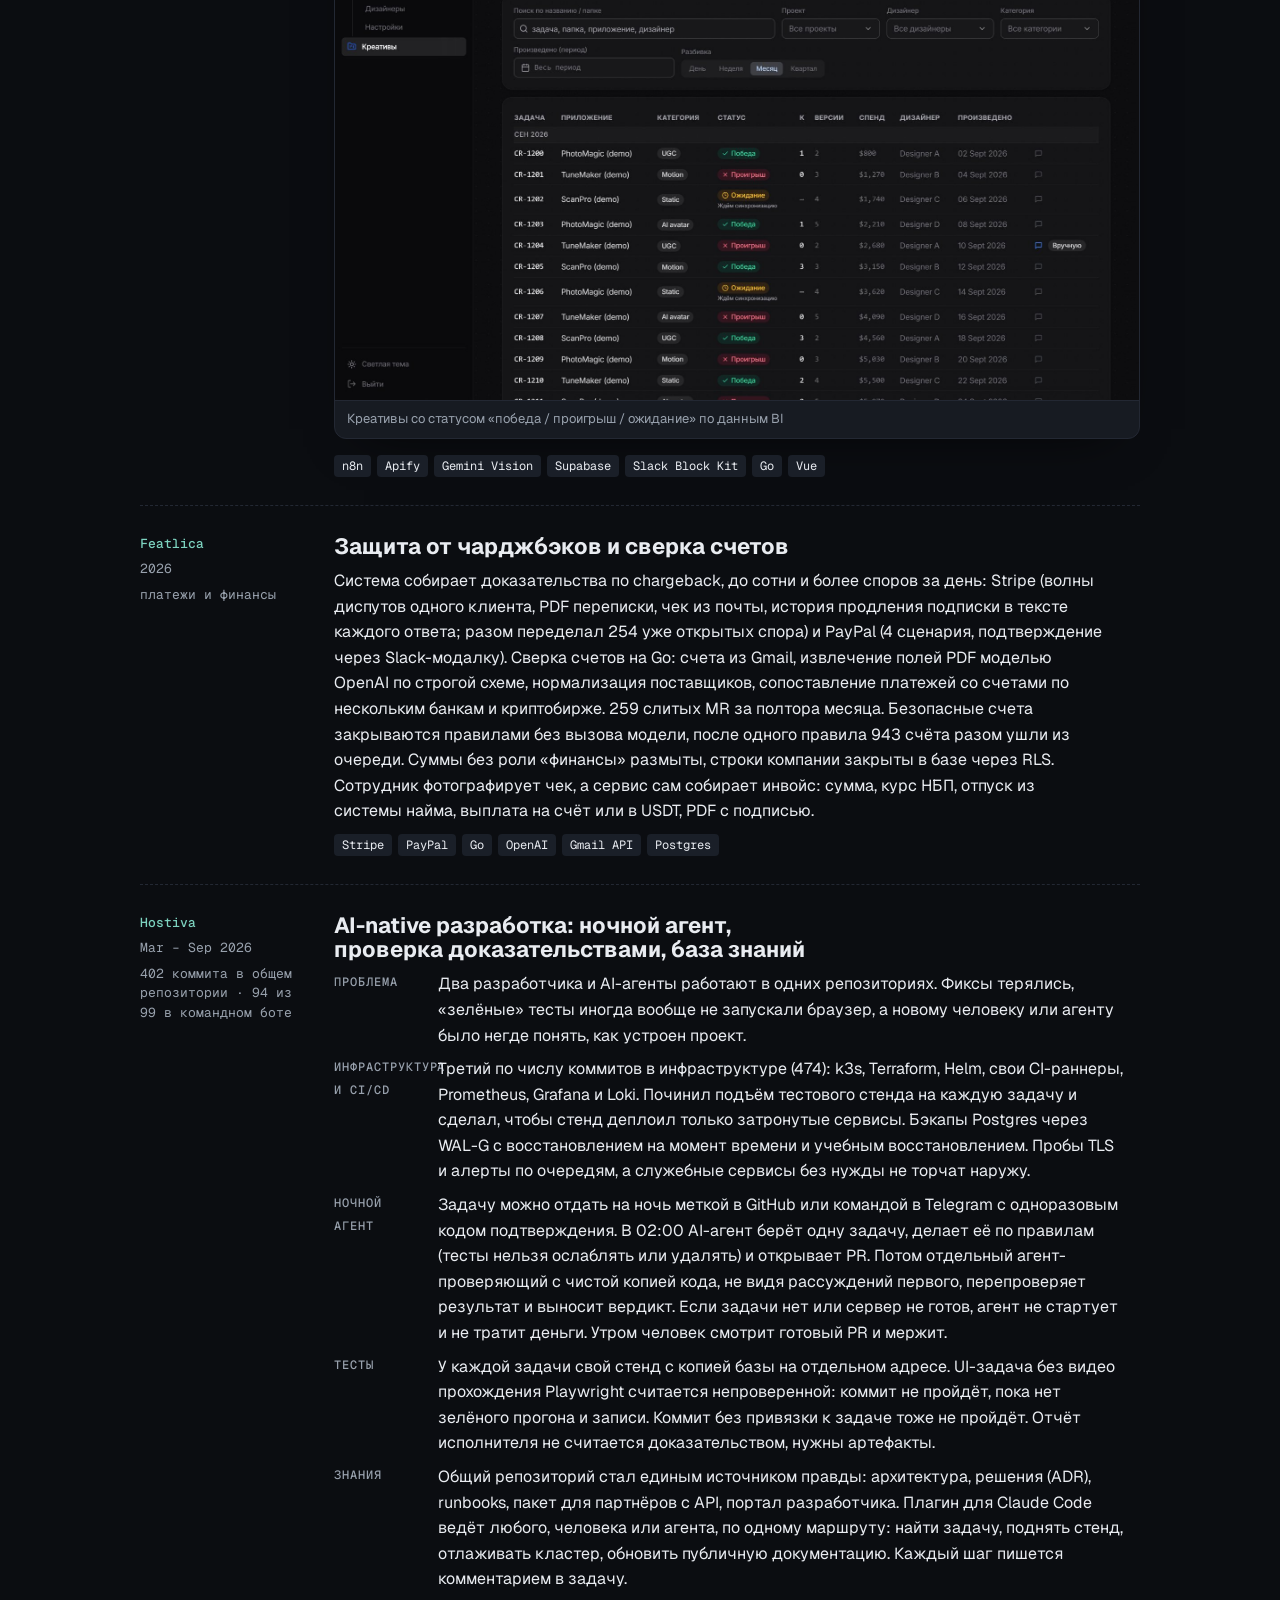
==== commit 06ca5945: "Remove demo reel" ====
--- a/index.html
+++ b/index.html
@@ -173,11 +173,6 @@
   </div>
 </header>
 
-<section>
-  <div class="eyebrow"><span lang="ru">Демо</span><span lang="en">Demo</span></div>
-  <h2><span lang="ru">Работающие системы за 80 секунд</span><span lang="en">Live systems in 80 seconds</span></h2>
-  <figure><video src="media/demo.mp4" poster="media/demo.jpg" controls muted playsinline preload="metadata" aria-label="Demo reel"></video><figcaption lang="ru">Копилот поддержки, RAG-бот для отзывов, AI-найм, дашборд креативов, фабрика рекламных видео, маркетплейс. Тестовые данные.</figcaption><figcaption lang="en">Support copilot, review RAG bot, AI hiring, creative dashboard, ad-video factory, marketplace. Test data.</figcaption></figure>
-</section>
 
 <section>
   <div class="eyebrow"><span lang="ru">Масштаб</span><span lang="en">Scale</span></div>
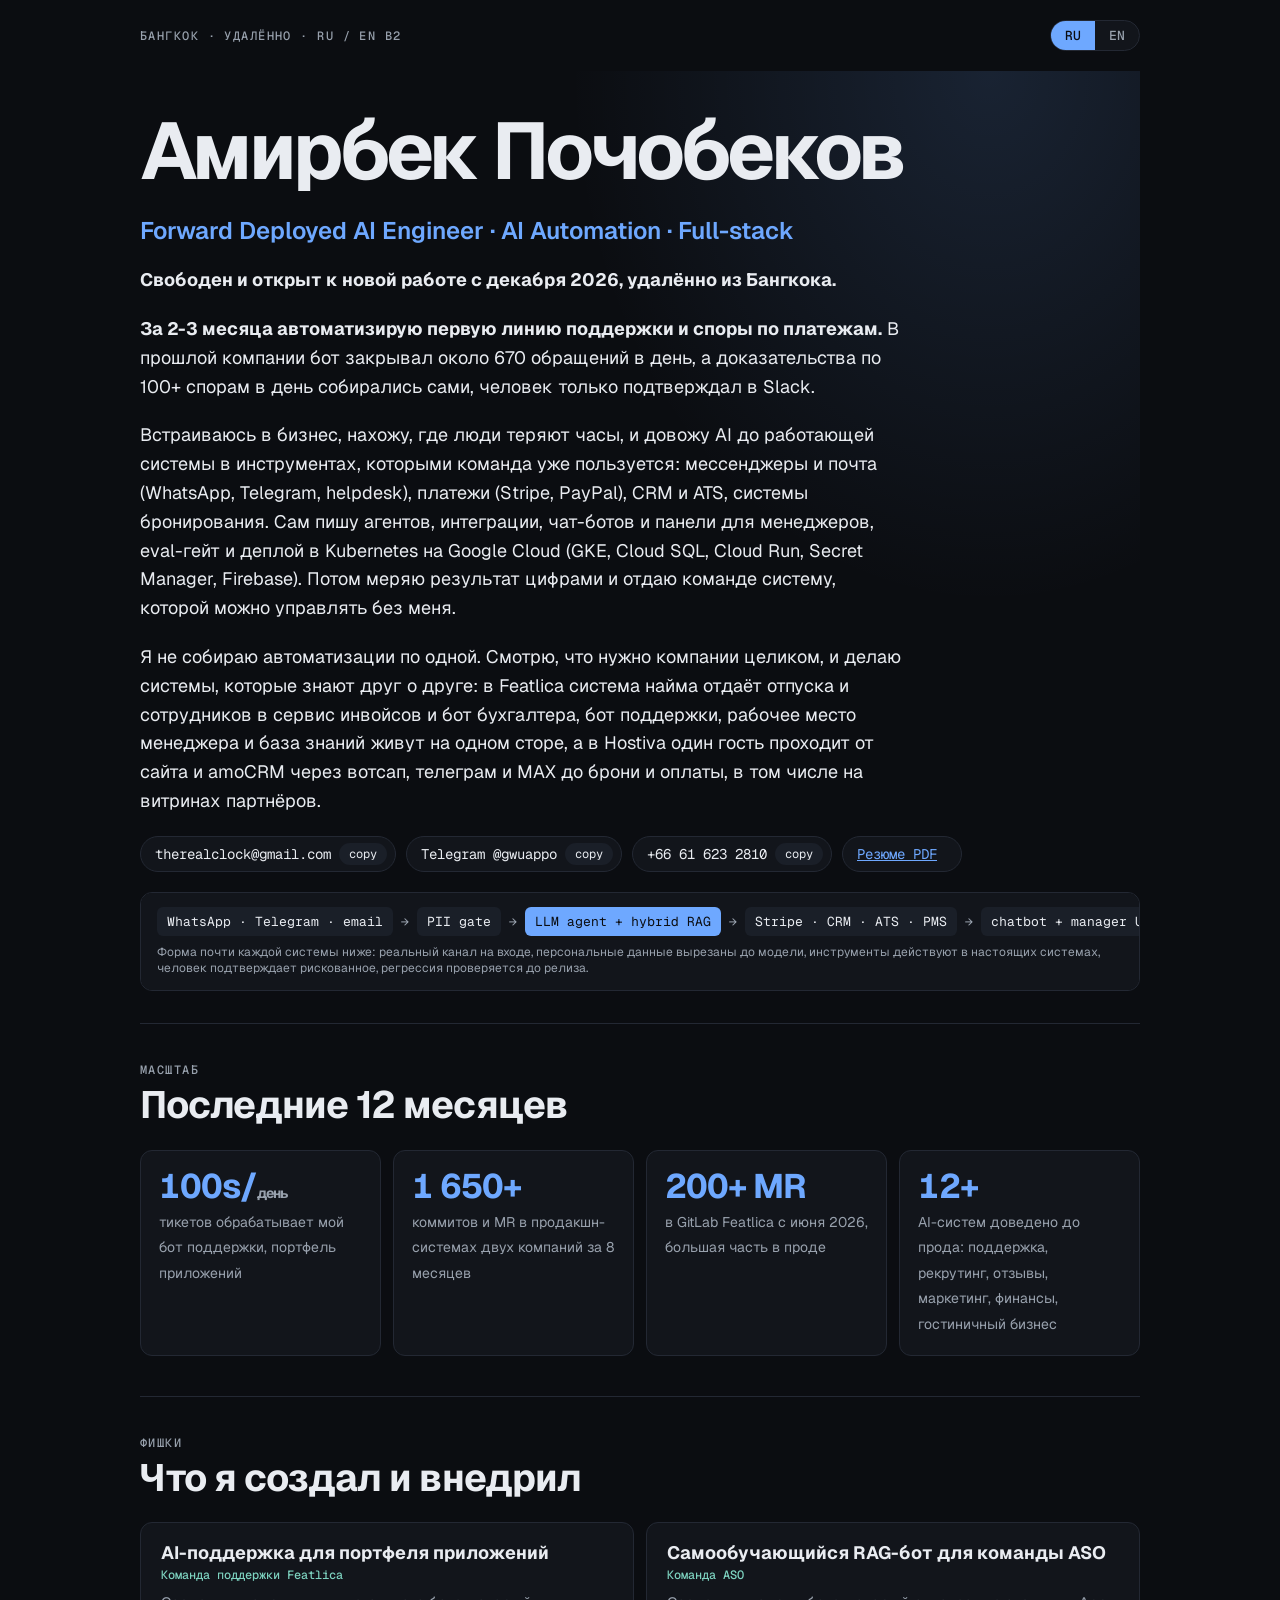
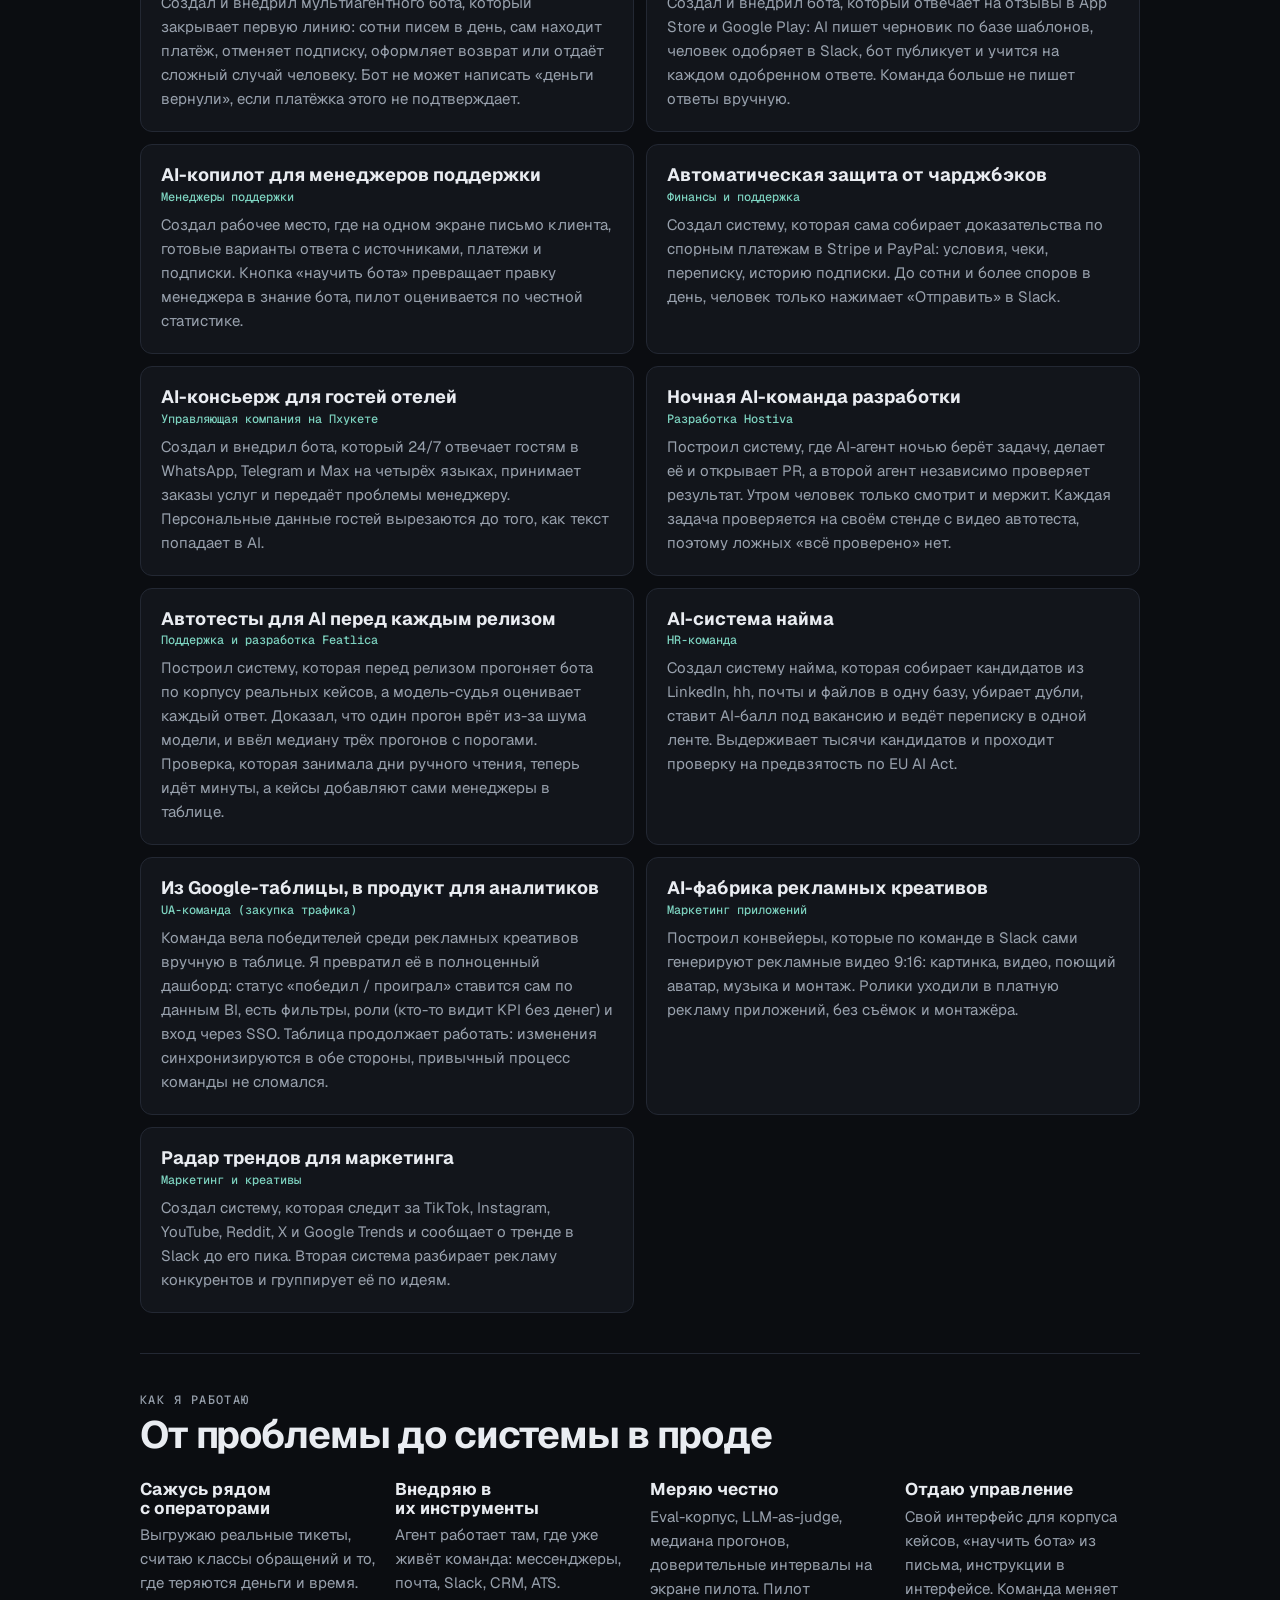
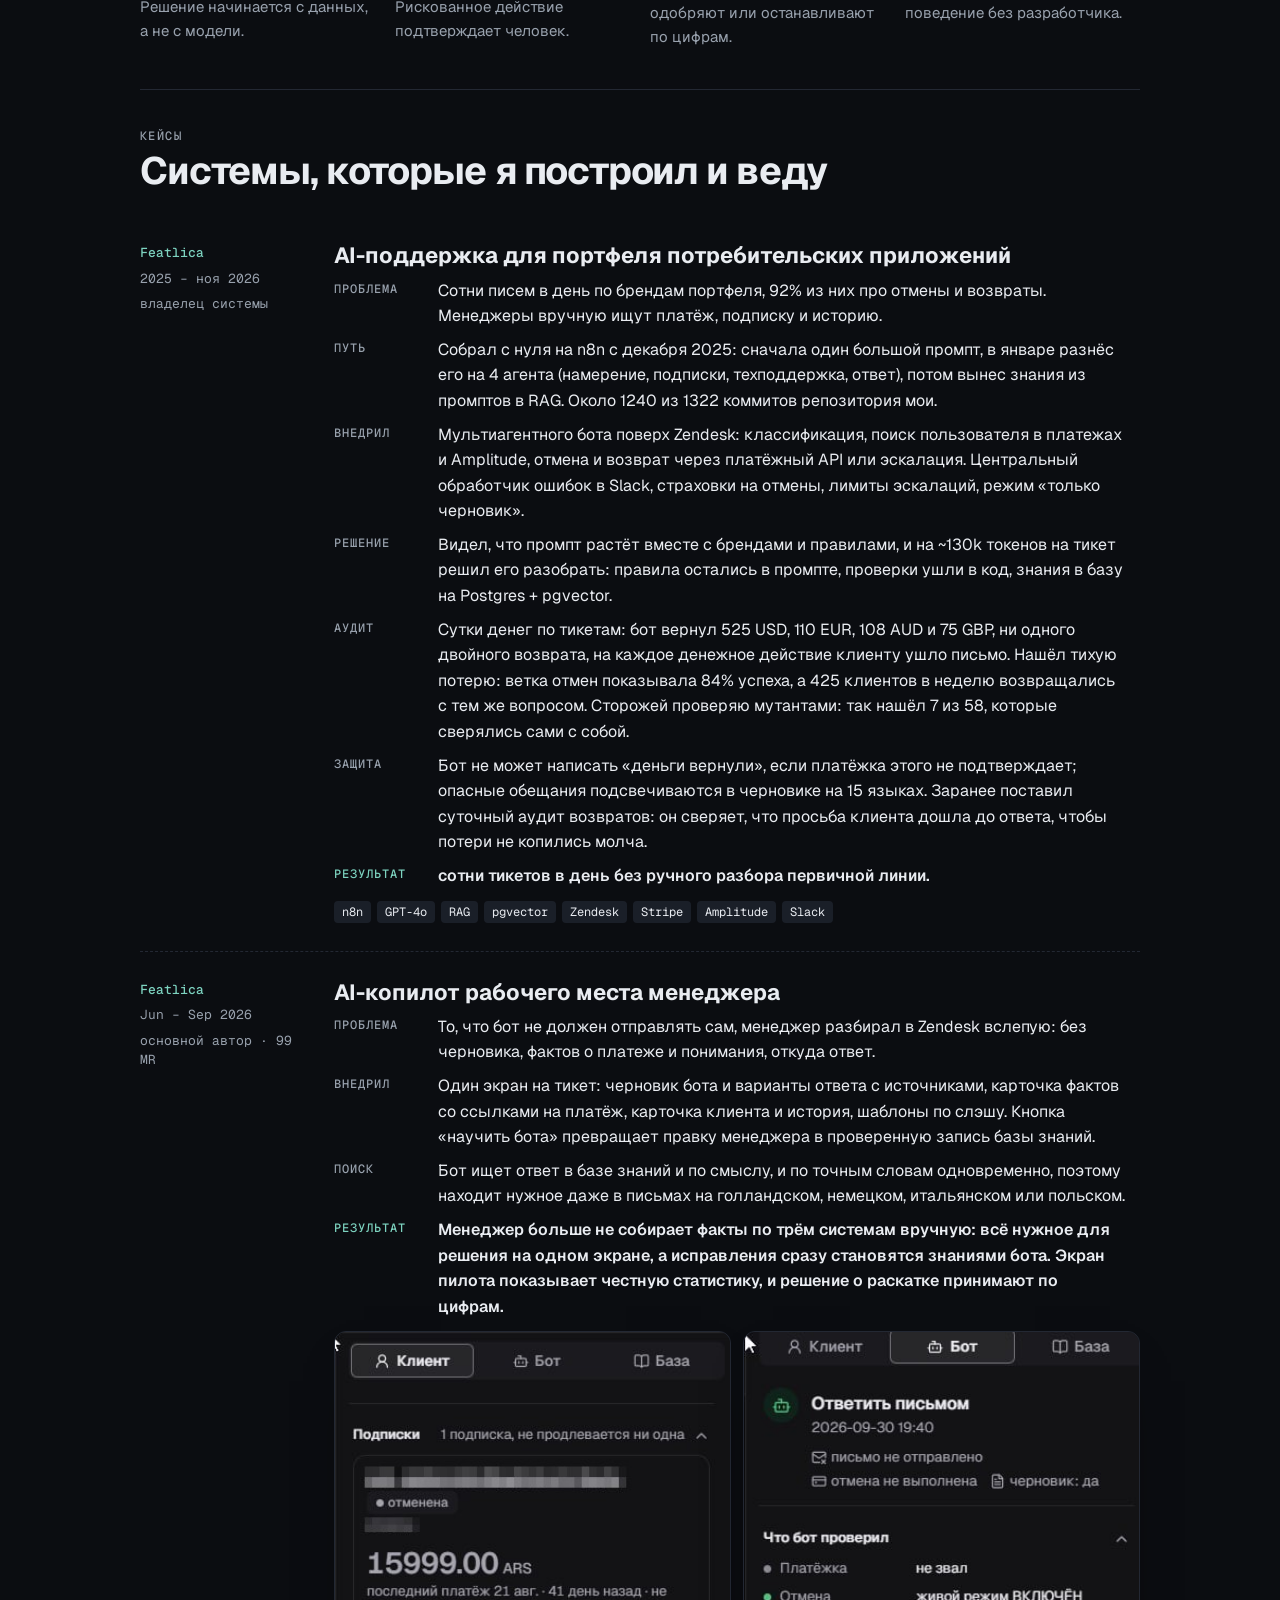
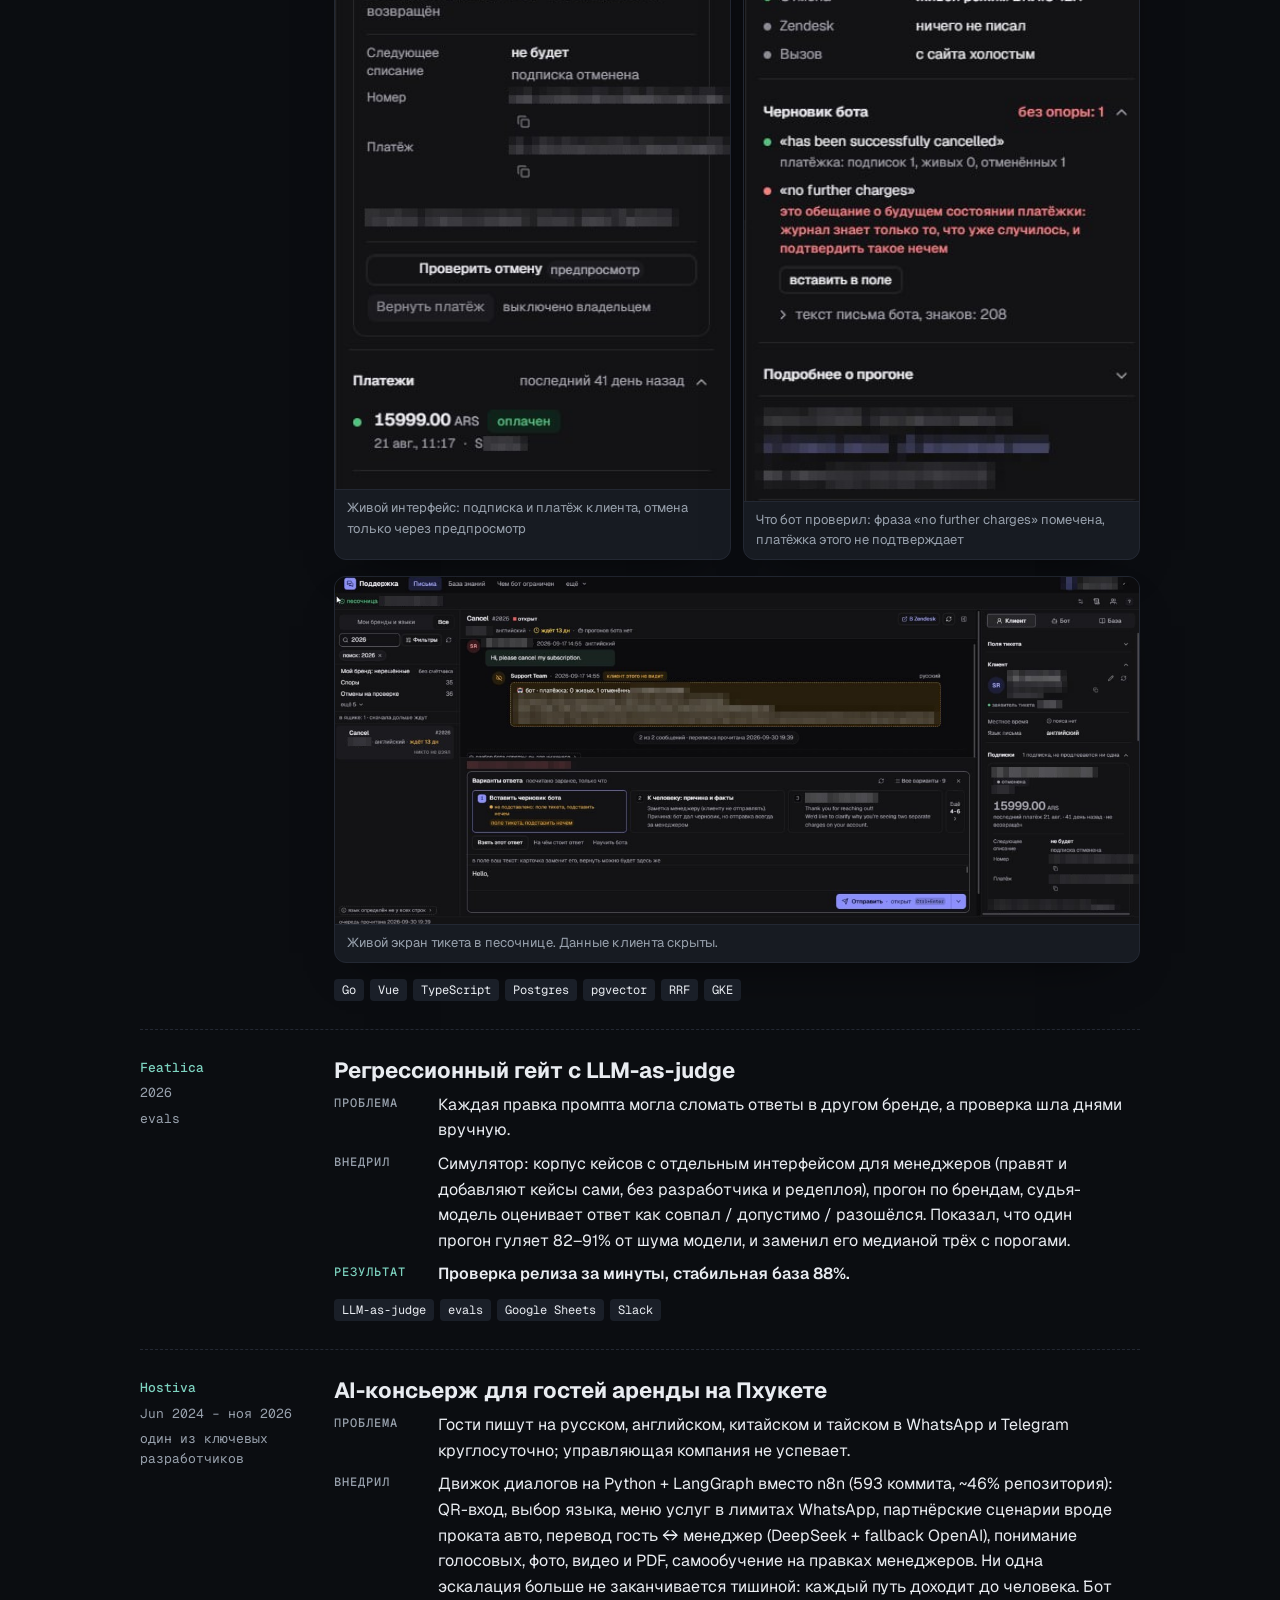
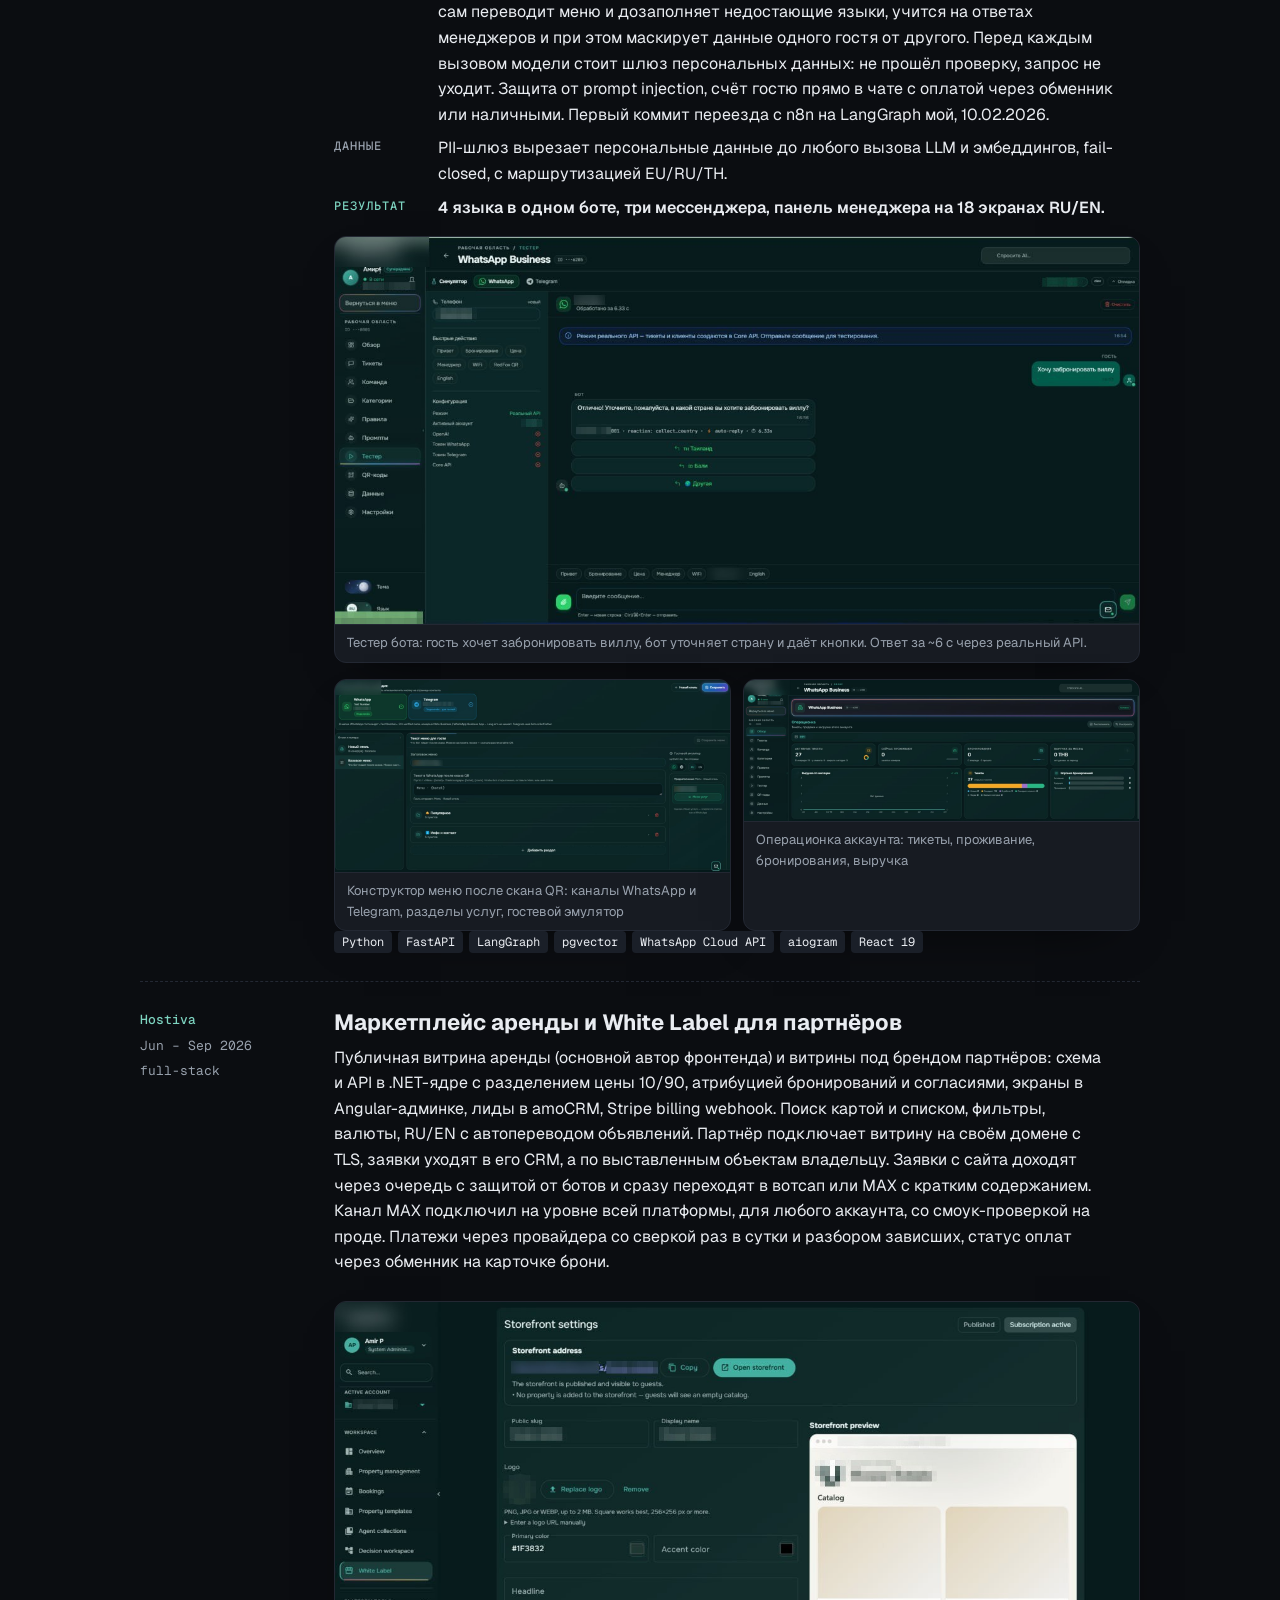
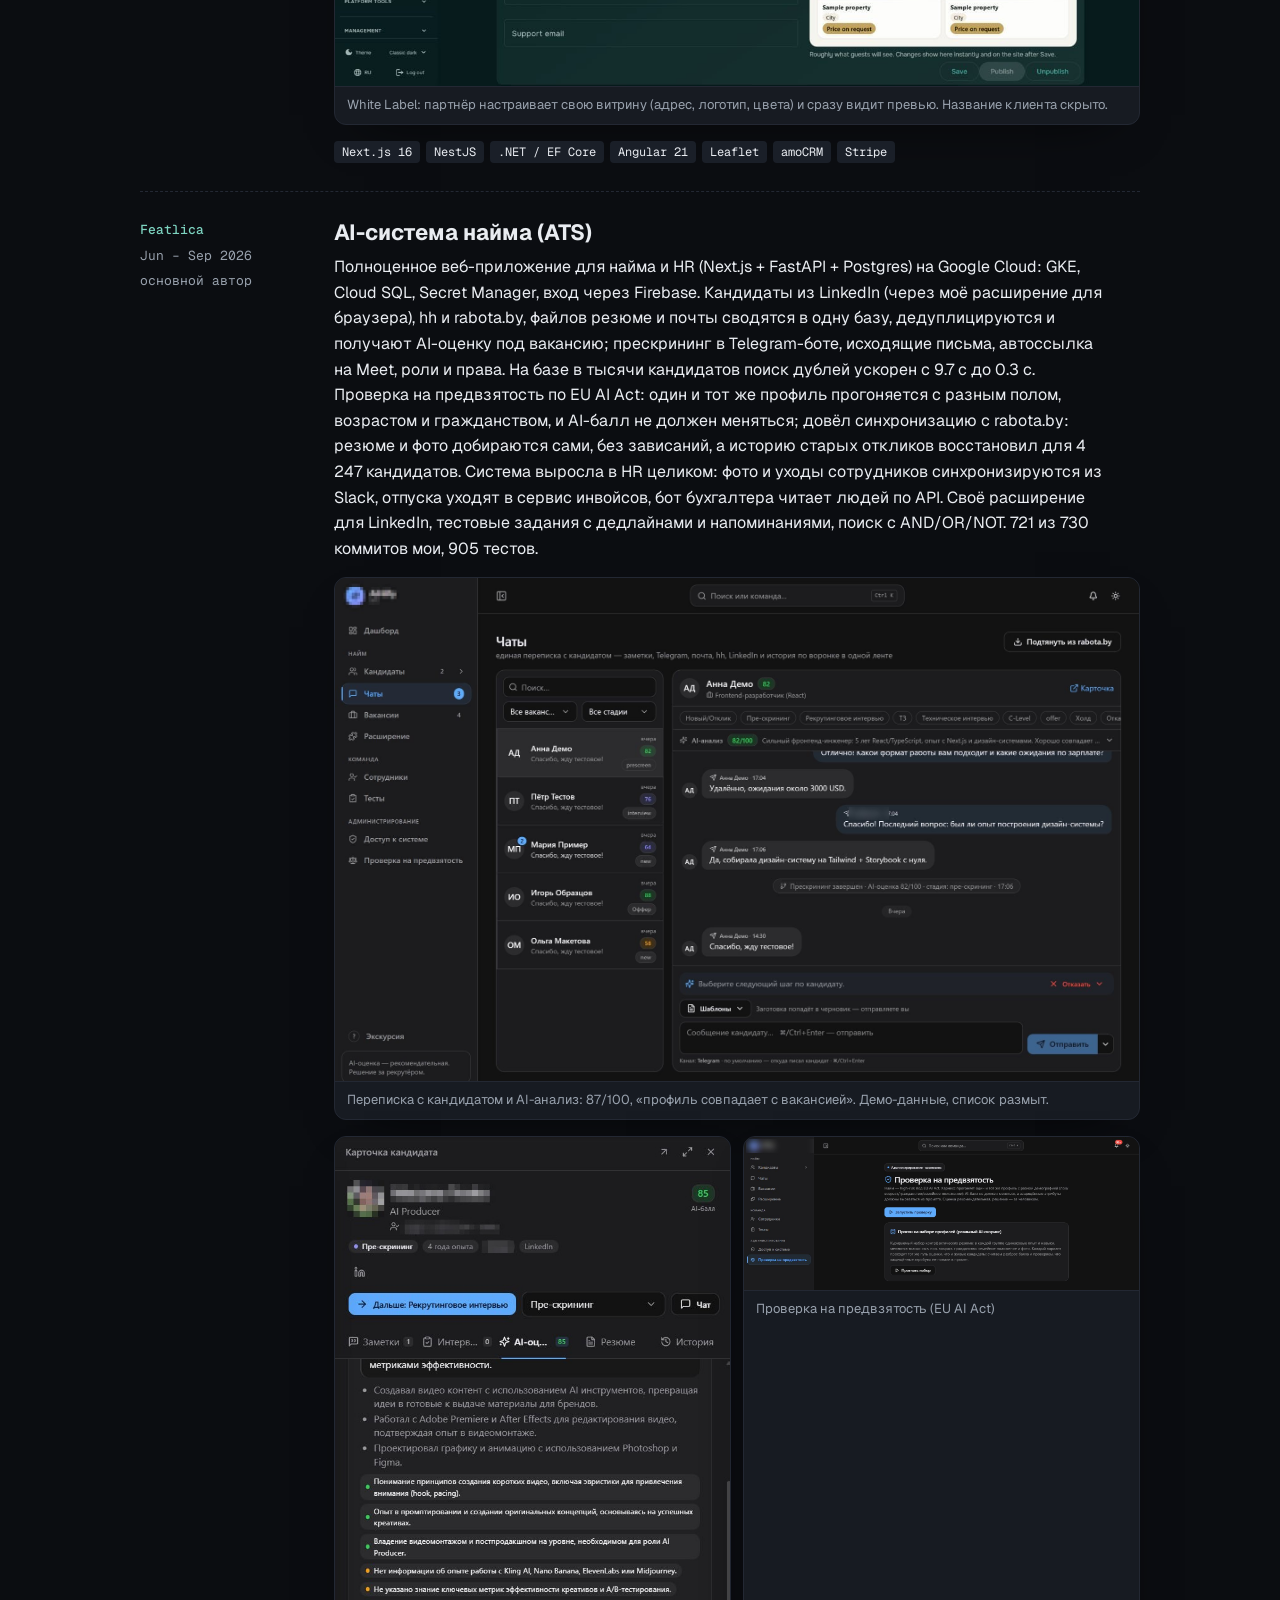
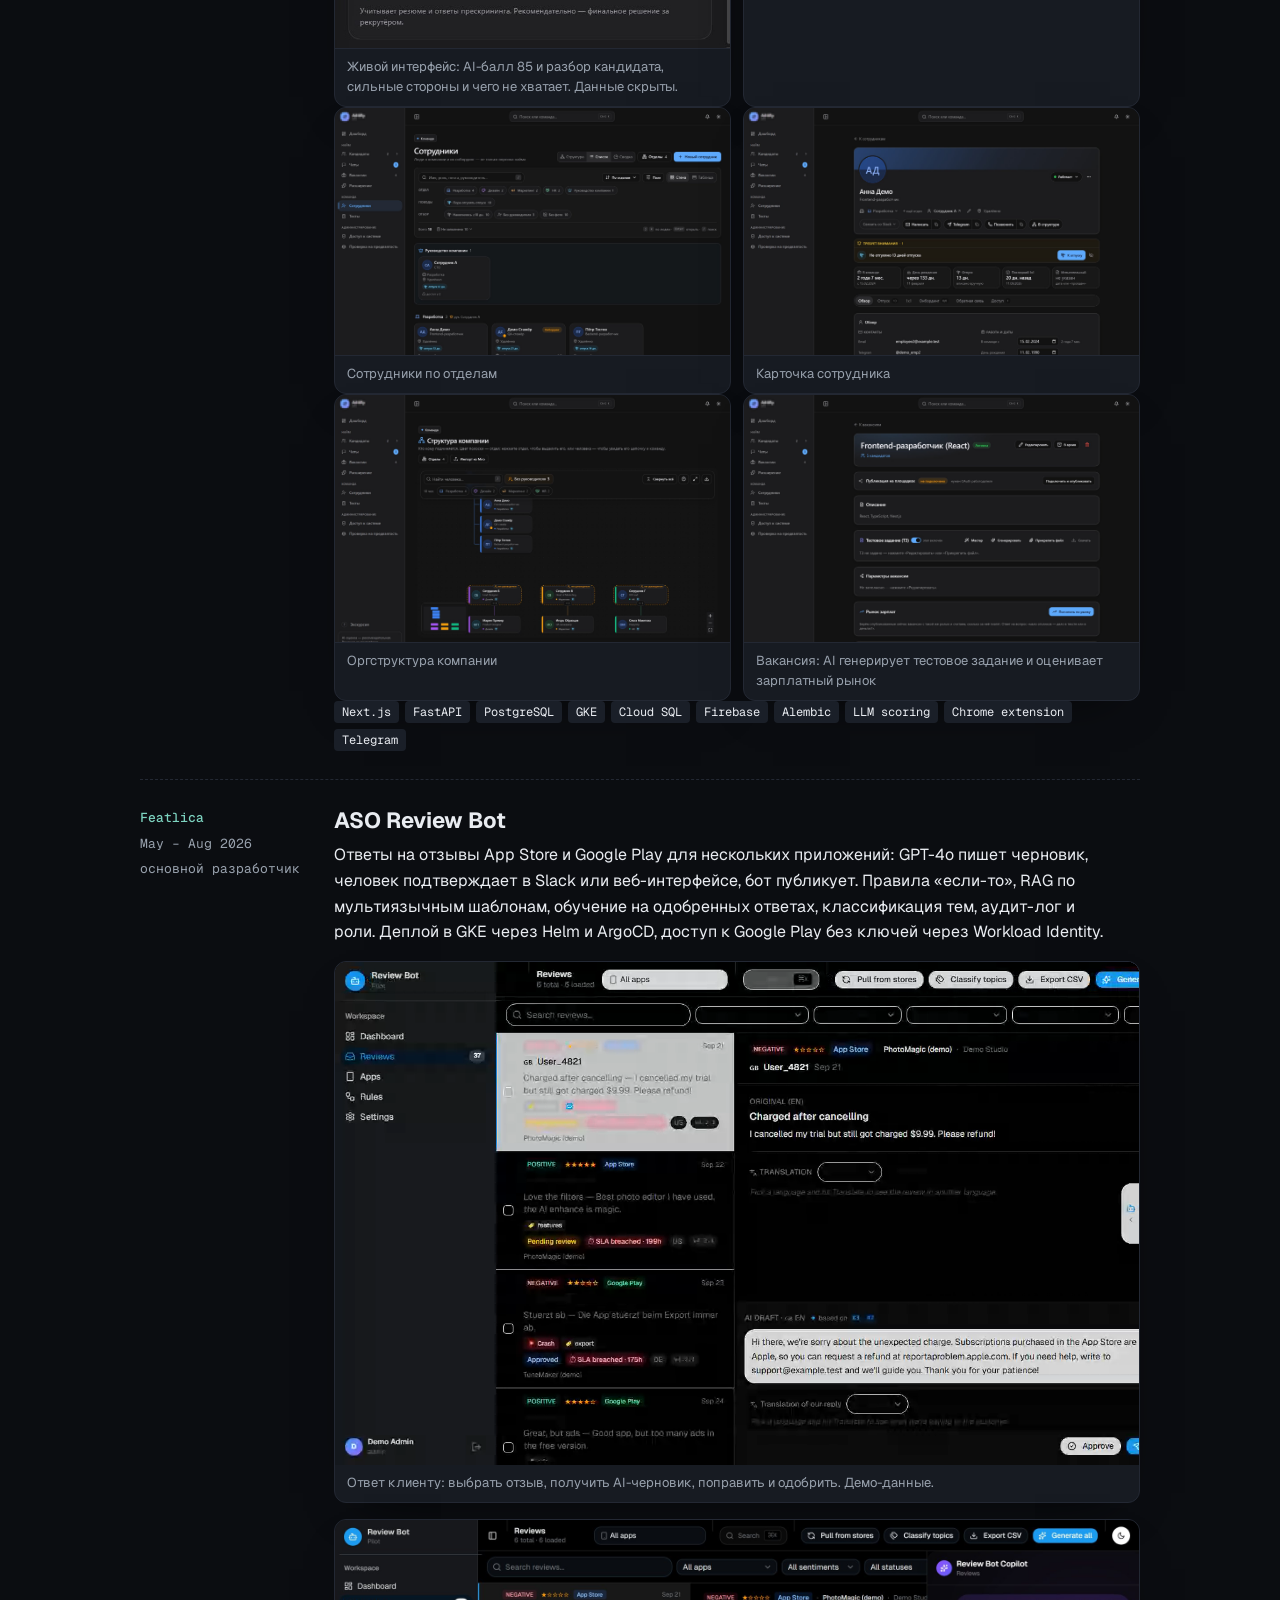
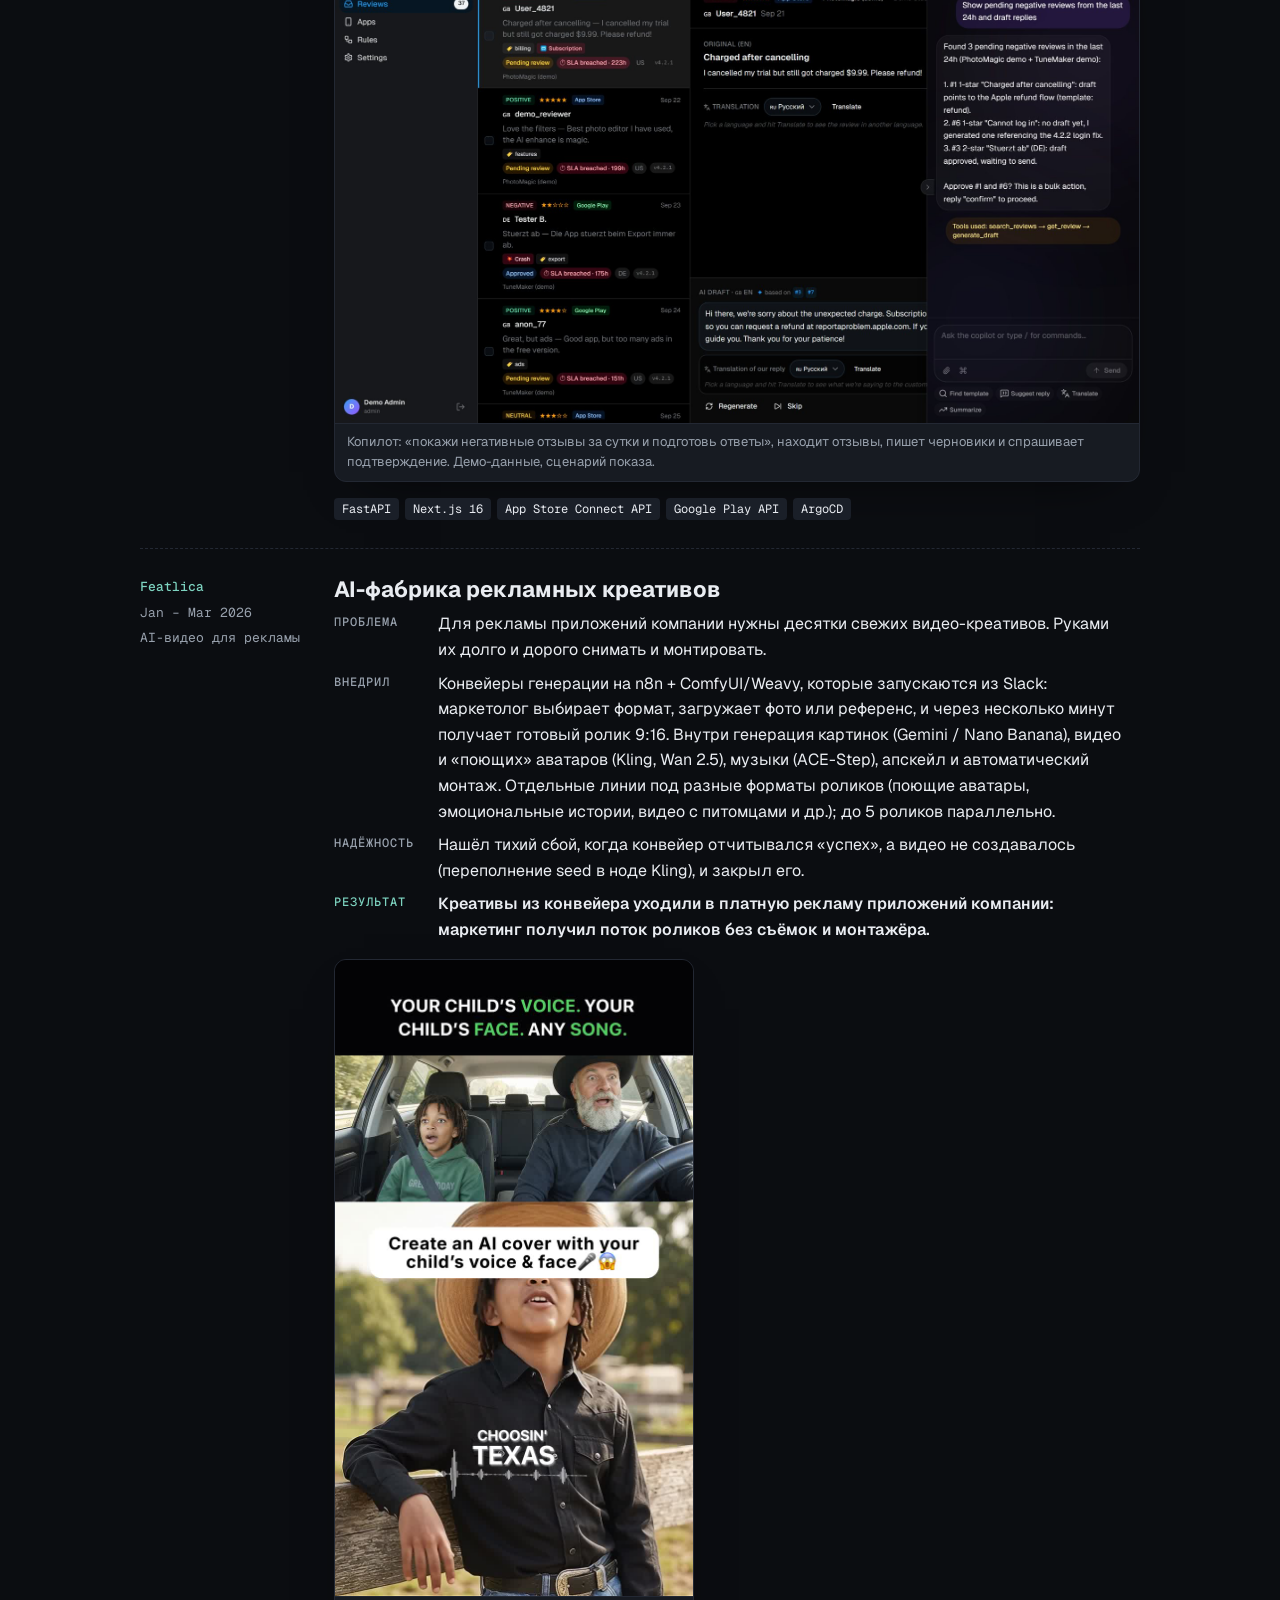
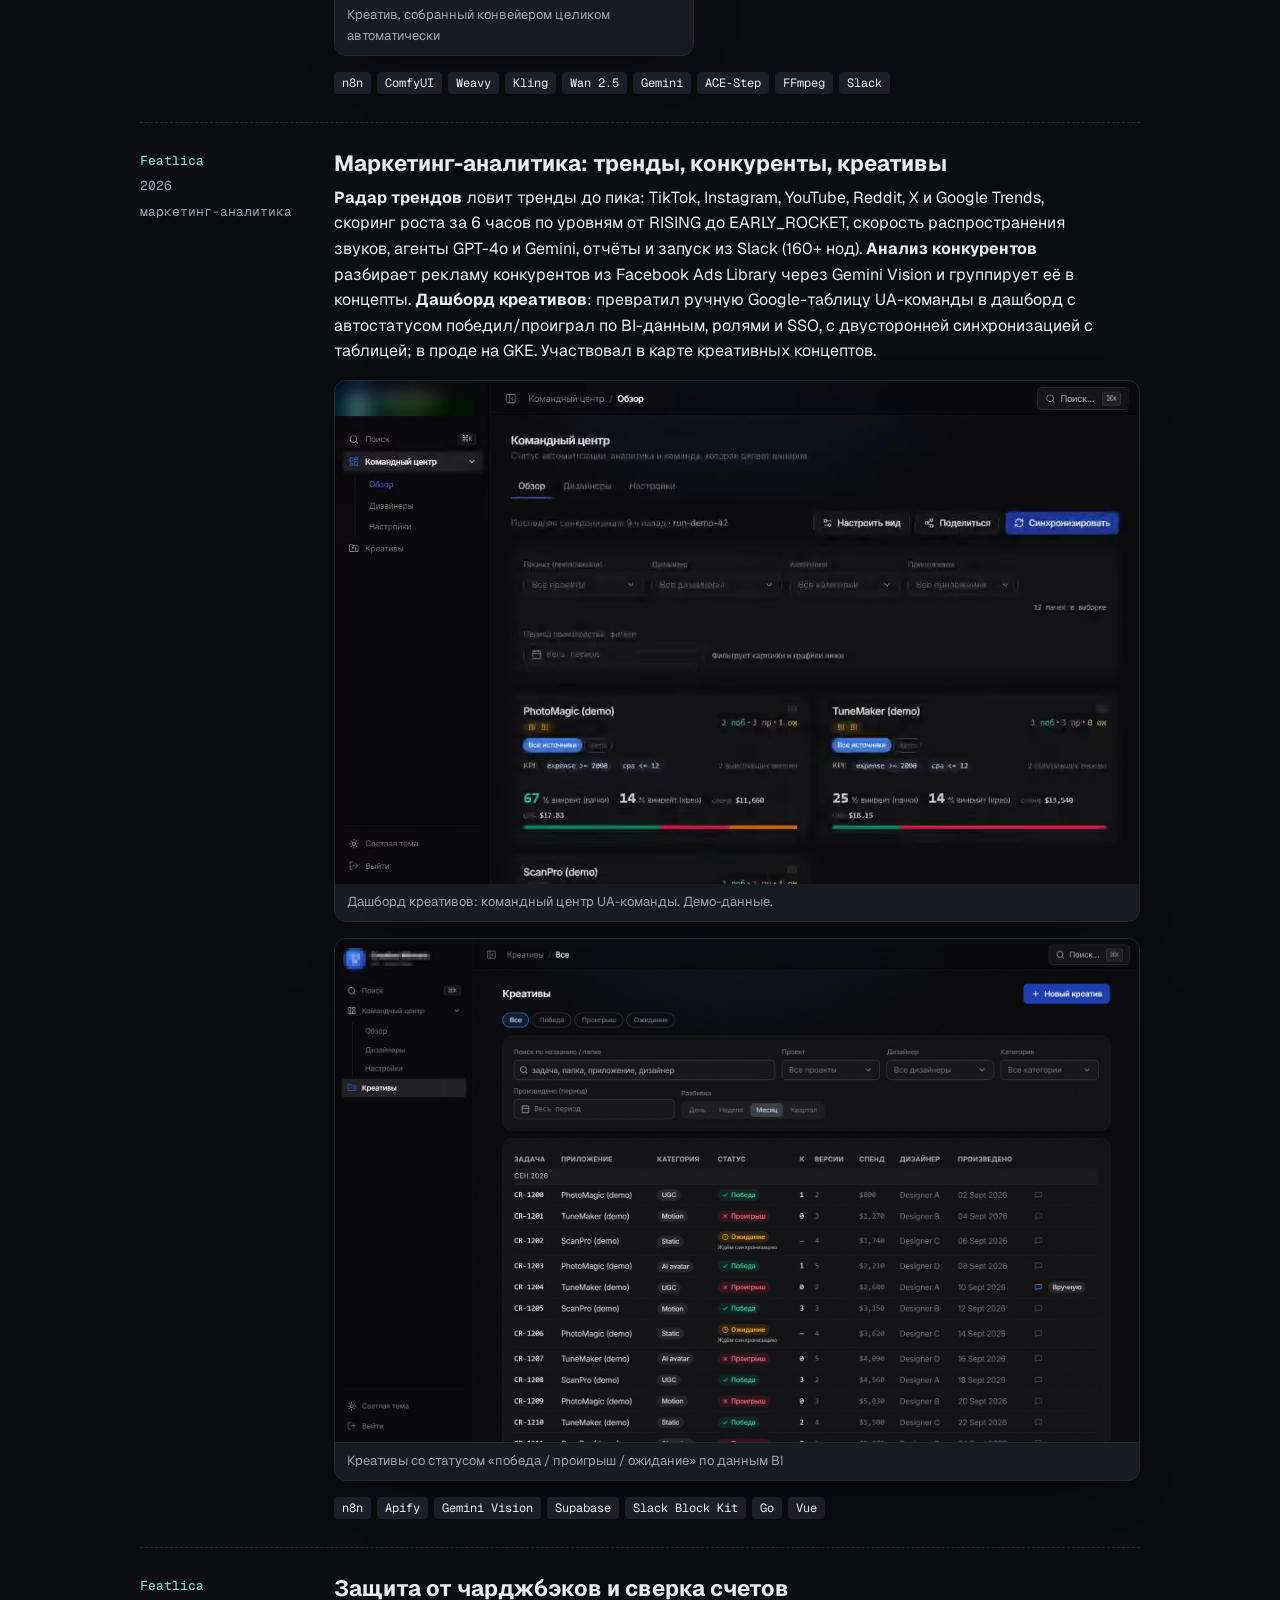
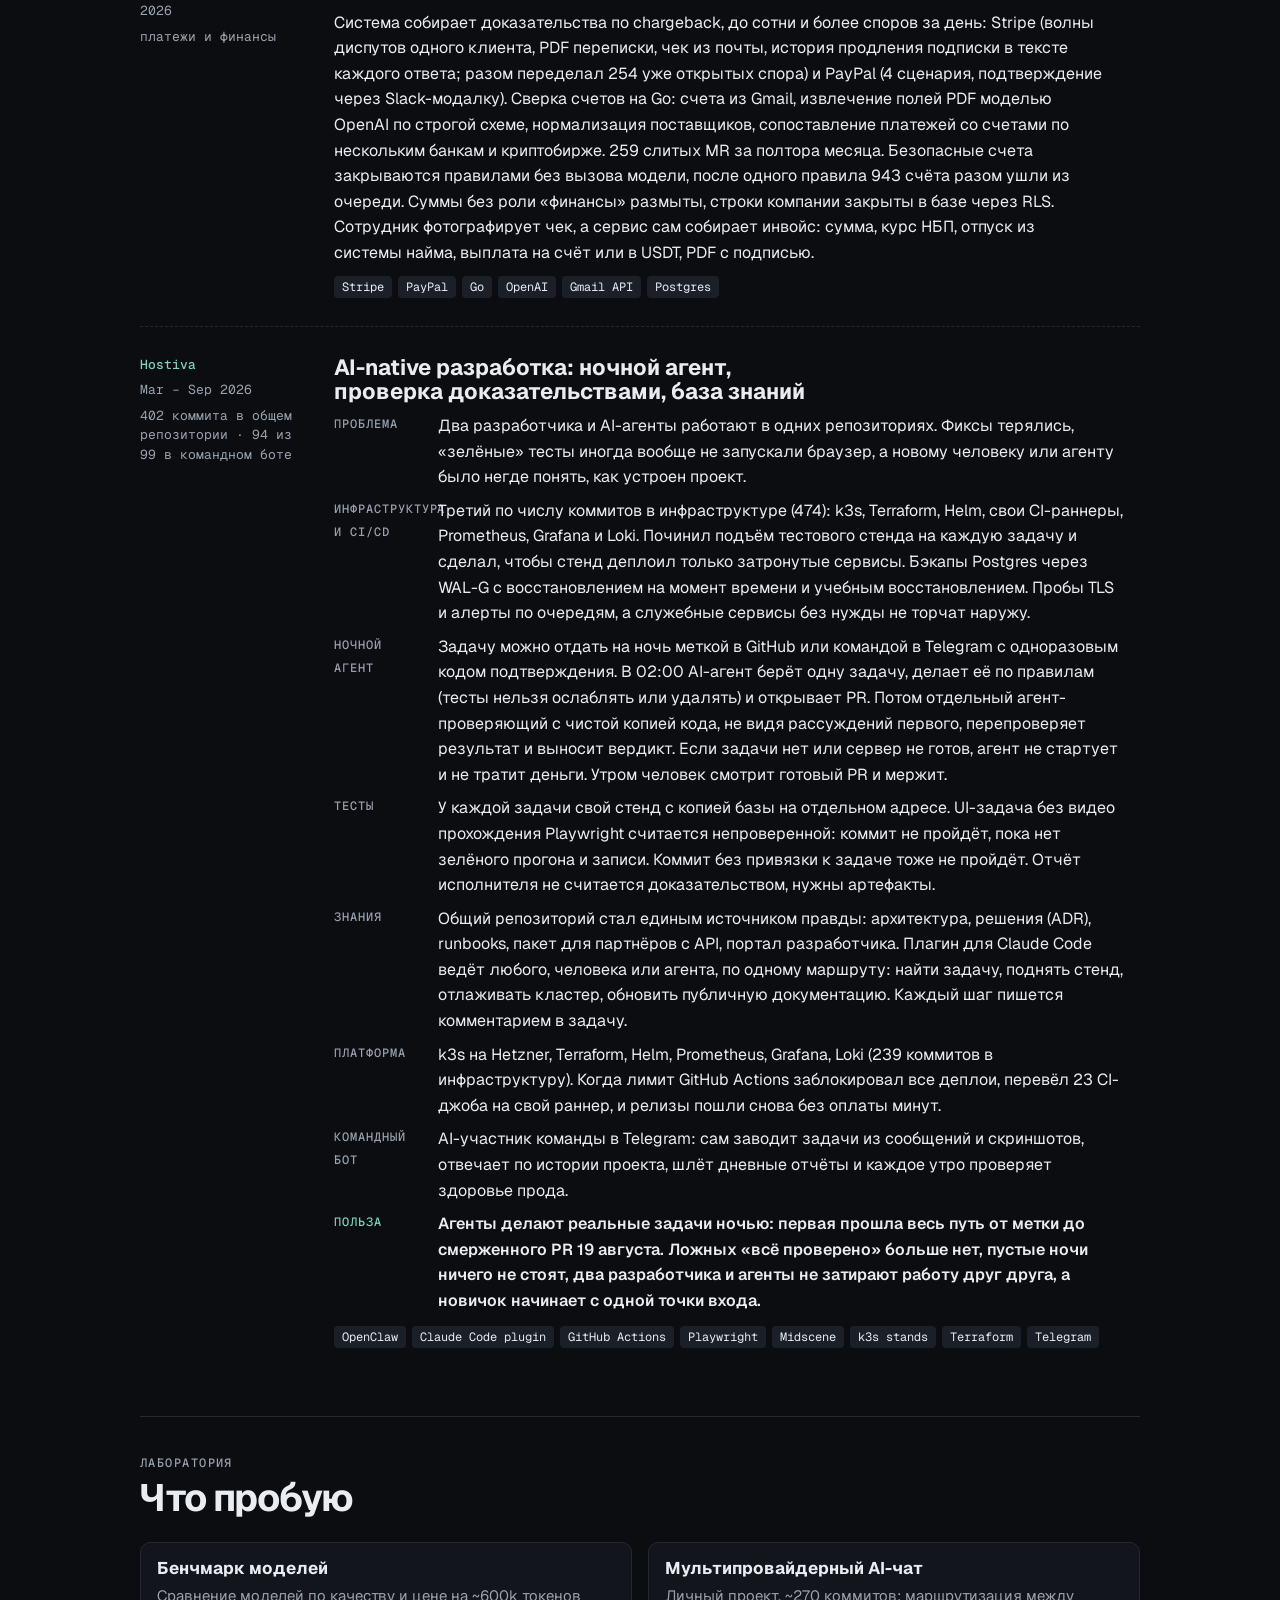
==== commit 0cd98074: "Hide product names on hiring screenshots" ====
--- a/index.html
+++ b/index.html
@@ -324,7 +324,6 @@
       <h3><span lang="ru">AI-система найма (ATS)</span><span lang="en">AI hiring system (ATS)</span></h3>
       <p lang="ru">Полноценное веб-приложение для найма и HR (Next.js + FastAPI + Postgres) на Google Cloud: GKE, Cloud SQL, Secret Manager, вход через Firebase. Кандидаты из LinkedIn (через моё расширение для браузера), hh и rabota.by, файлов резюме и почты сводятся в одну базу, дедуплицируются и получают AI-оценку под вакансию; прескрининг в Telegram-боте, исходящие письма, автоссылка на Meet, роли и права. На базе в тысячи кандидатов поиск дублей ускорен с 9.7 с до 0.3 с. Проверка на предвзятость по EU AI Act: один и тот же профиль прогоняется с разным полом, возрастом и гражданством, и AI-балл не должен меняться; довёл синхронизацию с rabota.by: резюме и фото добираются сами, без зависаний, а историю старых откликов восстановил для 4 247 кандидатов. Система выросла в HR целиком: фото и уходы сотрудников синхронизируются из Slack, отпуска уходят в сервис инвойсов, бот бухгалтера читает людей по API. Своё расширение для LinkedIn, тестовые задания с дедлайнами и напоминаниями, поиск с AND/OR/NOT. 721 из 730 коммитов мои, 905 тестов.</p>
       <p lang="en">A full web app for hiring and HR (Next.js + FastAPI + Postgres) on Google Cloud: GKE, Cloud SQL, Secret Manager, Firebase sign-in. Candidates from LinkedIn (via my own browser extension), hh and rabota.by, resume files and email merge into one base, get deduplicated and AI-scored against the vacancy; Telegram pre-screening, outbound email, automatic Meet links, roles and permissions. At thousands of candidates duplicate search went from 9.7 s to 0.3 s. An EU AI Act bias check re-scores the same profile with different gender, age and citizenship, and the score must not move; made the rabota.by sync reliable: resumes and photos are fetched on their own without hangs, and old application history was restored for 4,247 candidates. It grew into a whole HR system: employee photos and departures sync from Slack, vacations feed the invoice service, the accountant's bot reads people through an API. Its own LinkedIn extension, test assignments with deadlines and reminders, AND/OR/NOT search. 721 of 730 commits are mine, 905 tests.</p>
-      <figure><video src="media/hiring-chat.webm" poster="media/hiring-chat.jpg" autoplay muted loop playsinline preload="metadata" aria-label="Pre-screening chat and candidate card. Demo data, scripted walkthrough."></video><figcaption lang="ru">Прескрининг в чате и карточка кандидата. Демо-данные, сценарий показа.</figcaption><figcaption lang="en">Pre-screening chat and candidate card. Demo data, scripted walkthrough.</figcaption></figure>
       <figure><img src="shots/hr-inbox-dark.jpg" alt="AI ATS chat with AI analysis 87/100" loading="lazy"><figcaption lang="ru">Переписка с кандидатом и AI-анализ: 87/100, «профиль совпадает с вакансией». Демо-данные, список размыт.</figcaption><figcaption lang="en">Candidate thread with AI analysis: 87/100, “profile matches the role”. Demo data, list blurred.</figcaption></figure>
       <div class="duo"><figure><img src="shots/hr-real-candidate.jpg" alt="Candidate with AI match score" loading="lazy"><figcaption lang="ru">Живой интерфейс: AI-балл 85 и разбор кандидата, сильные стороны и чего не хватает. Данные скрыты.</figcaption><figcaption lang="en">Live UI: AI score 85 with a breakdown of strengths and gaps. Personal data hidden.</figcaption></figure><figure><img src="shots/hr-bias-dark.jpg" alt="Bias check screen" loading="lazy"><figcaption lang="ru">Проверка на предвзятость (EU AI Act)</figcaption><figcaption lang="en">Bias check (EU AI Act)</figcaption></figure></div>
       <div class="duo"><figure><img src="shots/hr-employees.jpg" alt="Employees" loading="lazy"><figcaption lang="ru">Сотрудники по отделам</figcaption><figcaption lang="en">Employees by department</figcaption></figure><figure><img src="shots/hr-employee.jpg" alt="Employee card" loading="lazy"><figcaption lang="ru">Карточка сотрудника</figcaption><figcaption lang="en">Employee card</figcaption></figure></div>
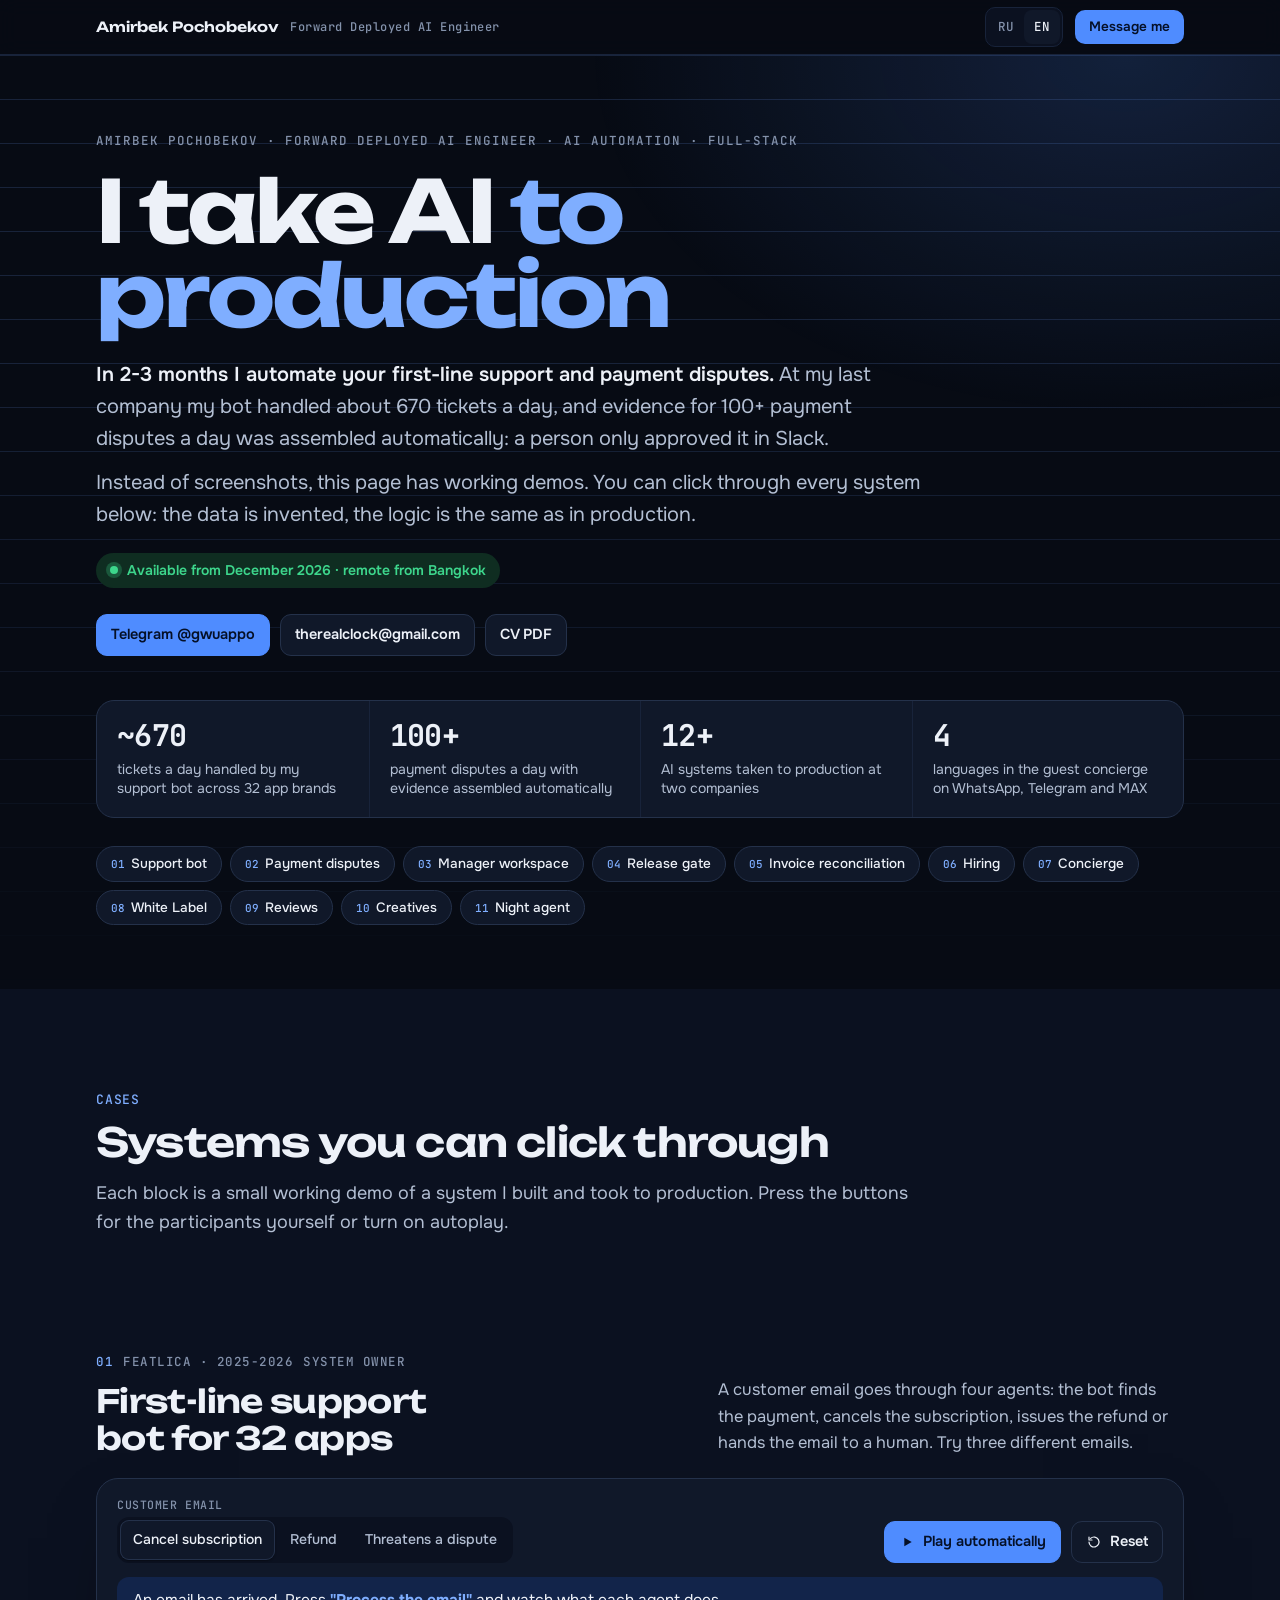
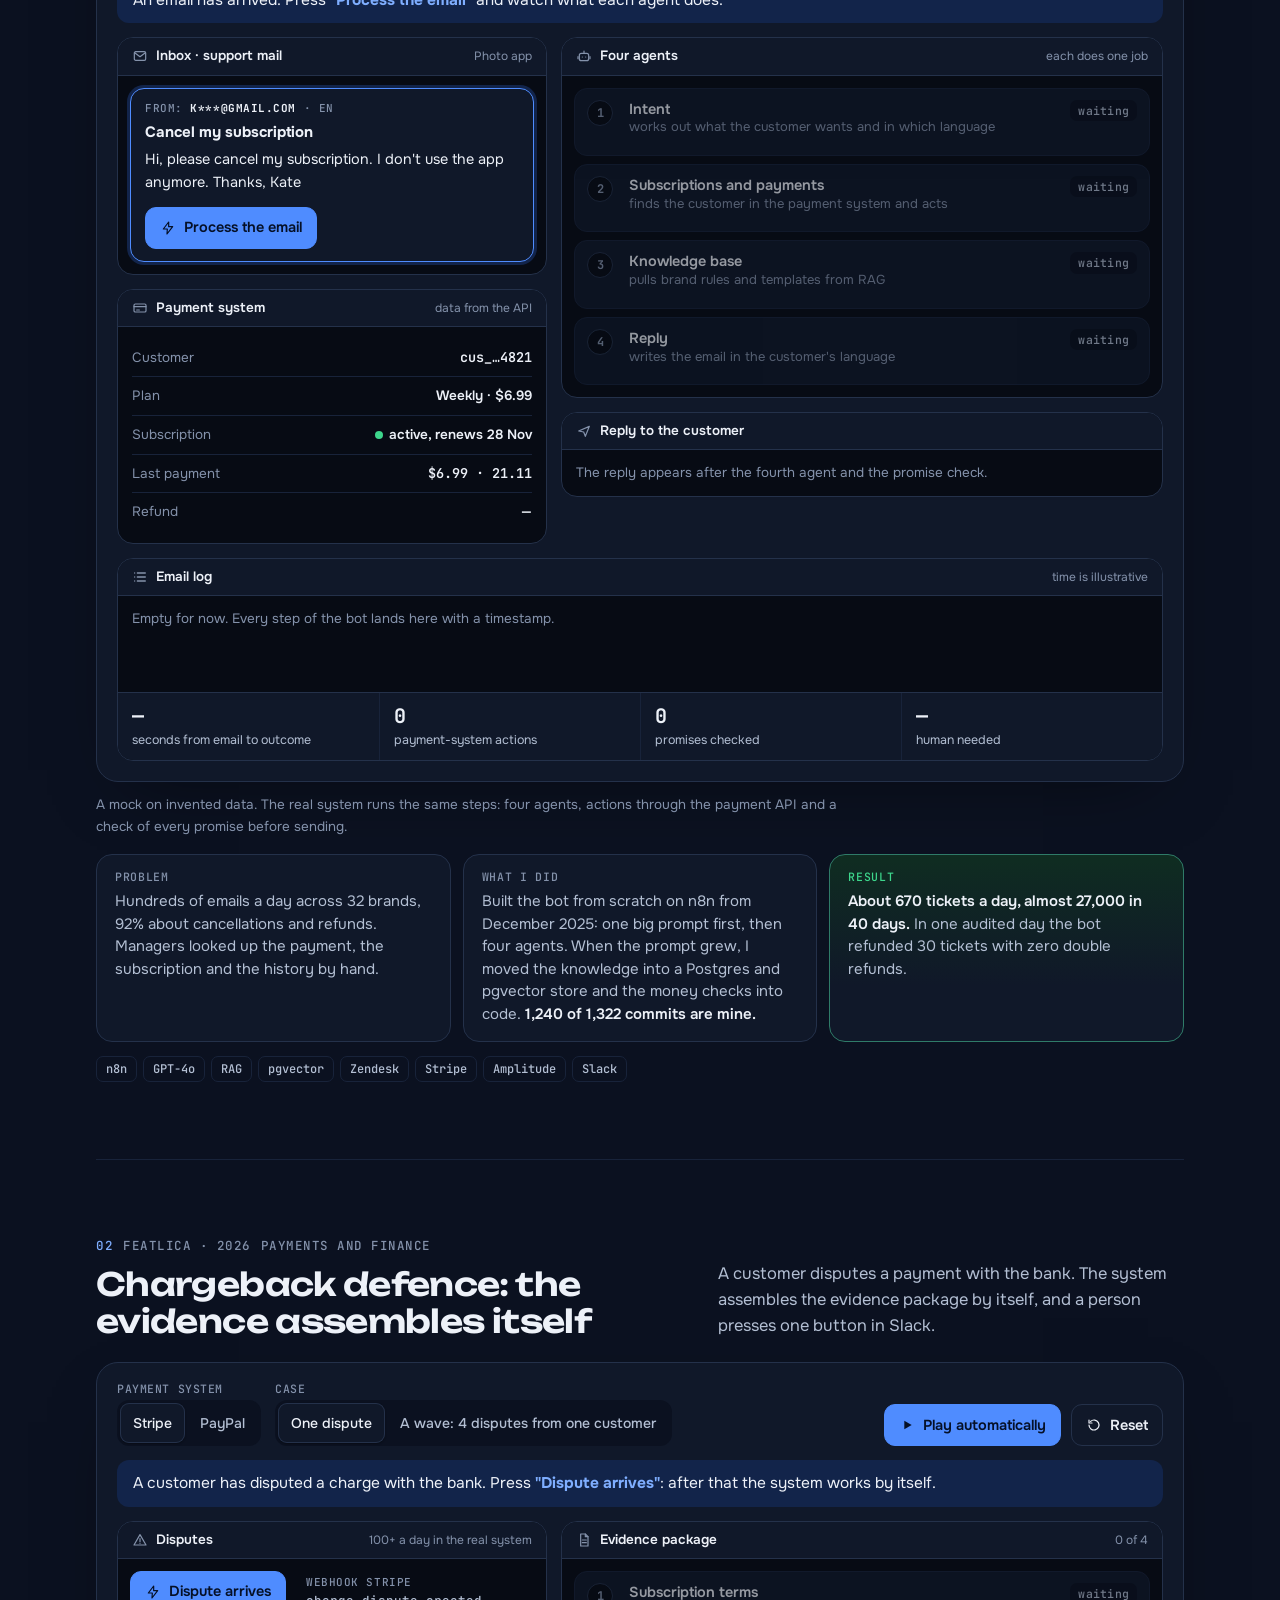
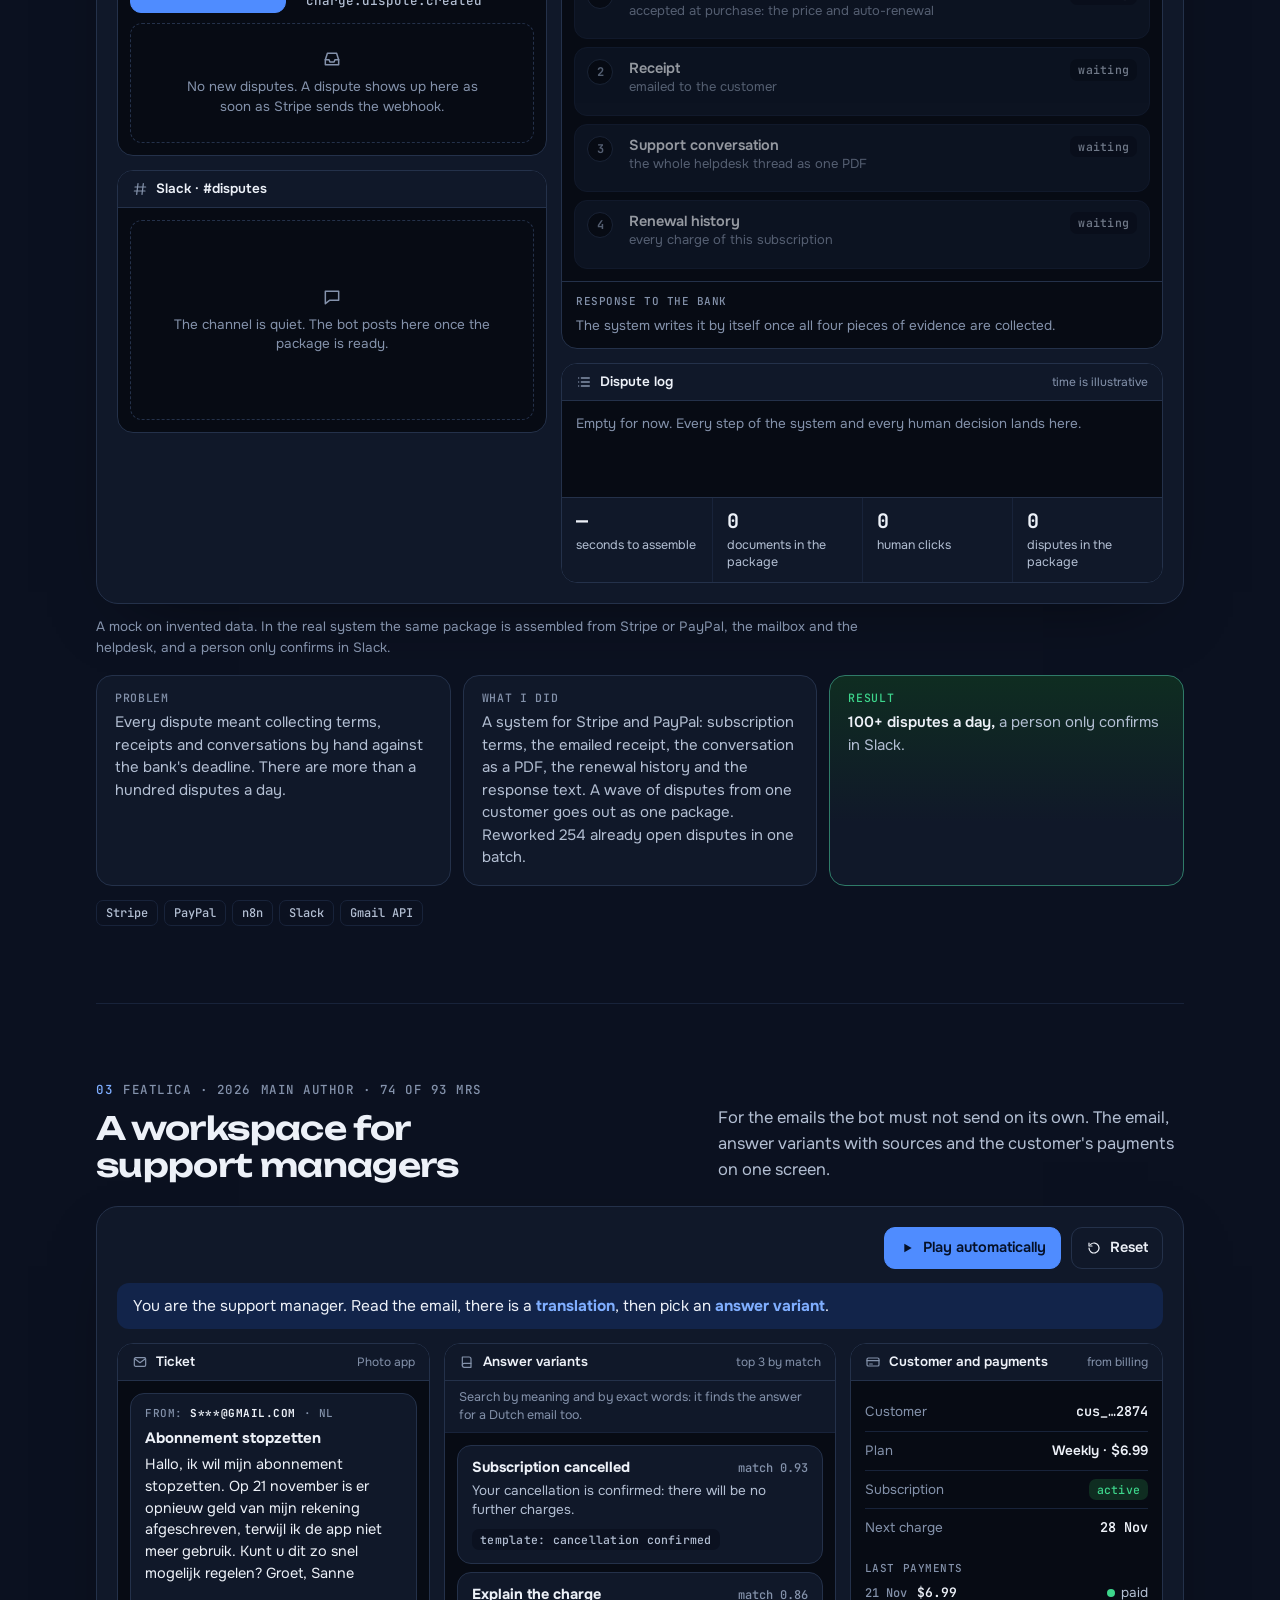
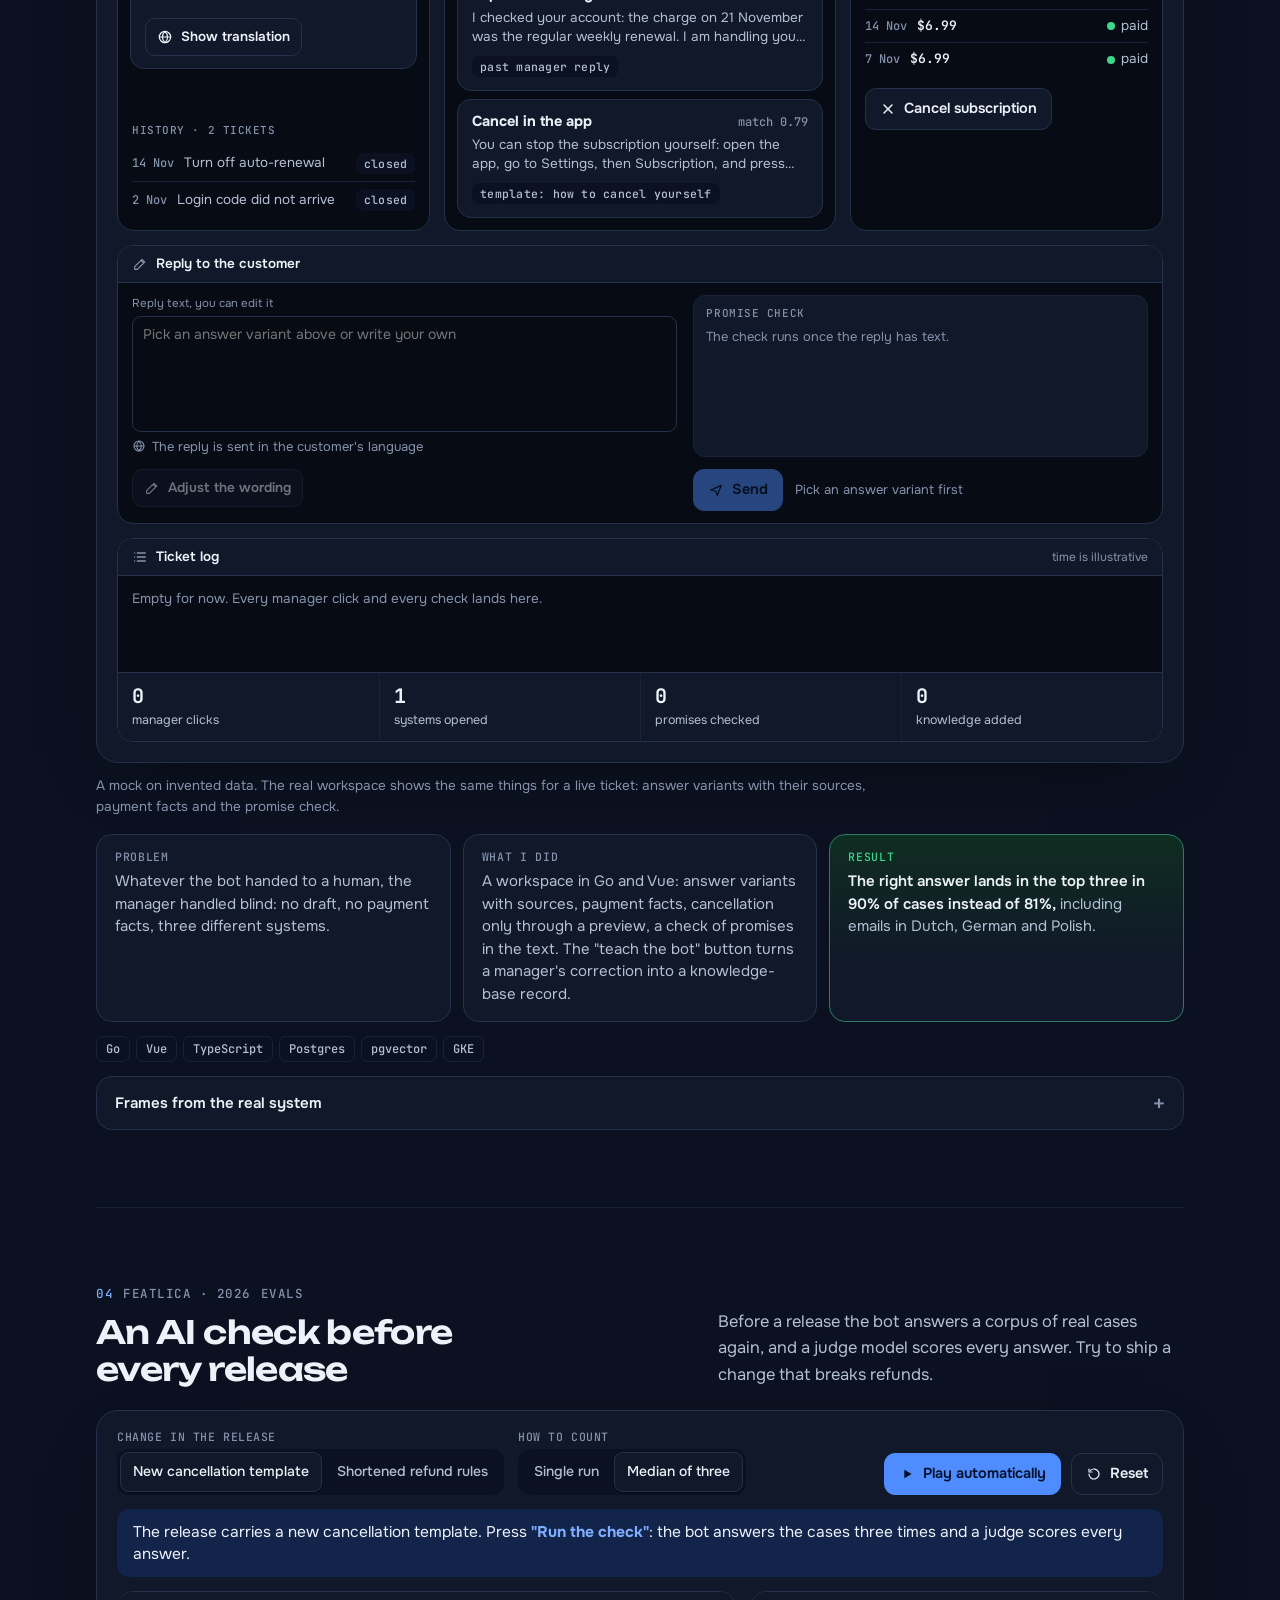
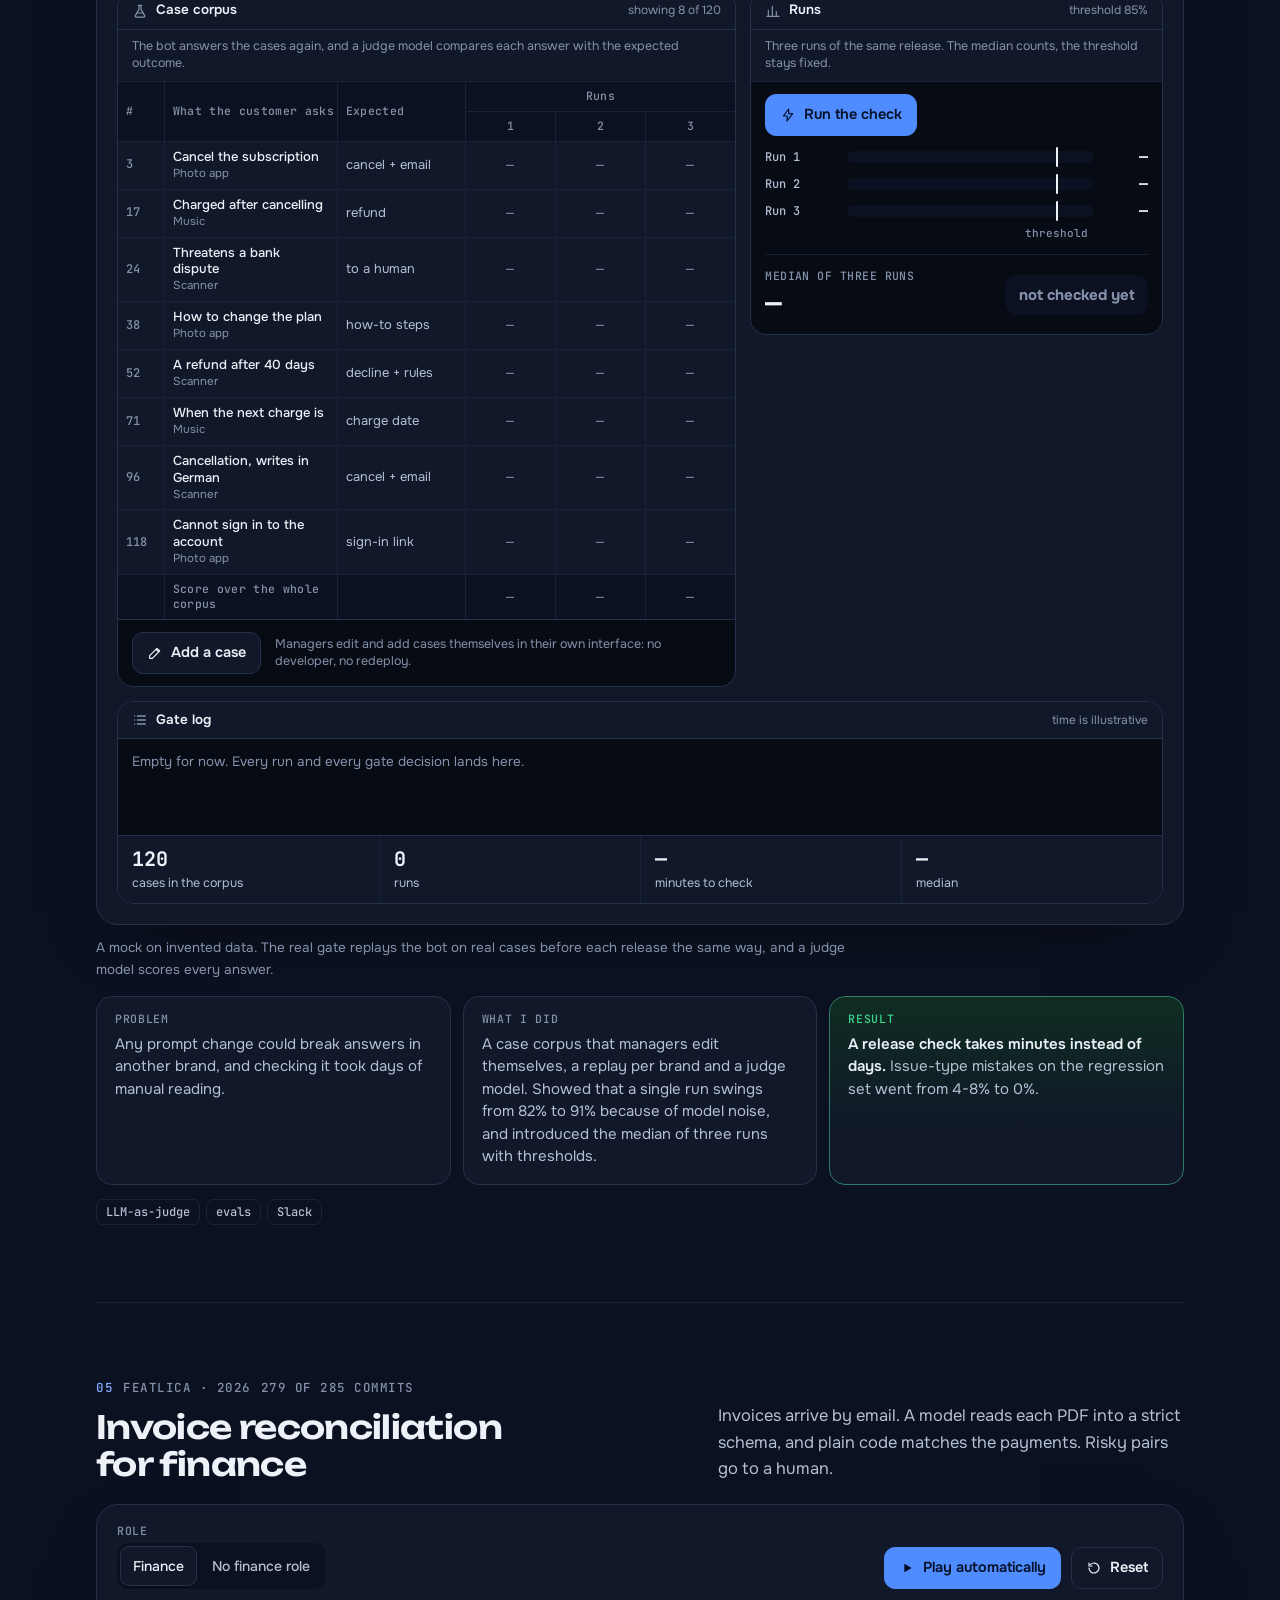
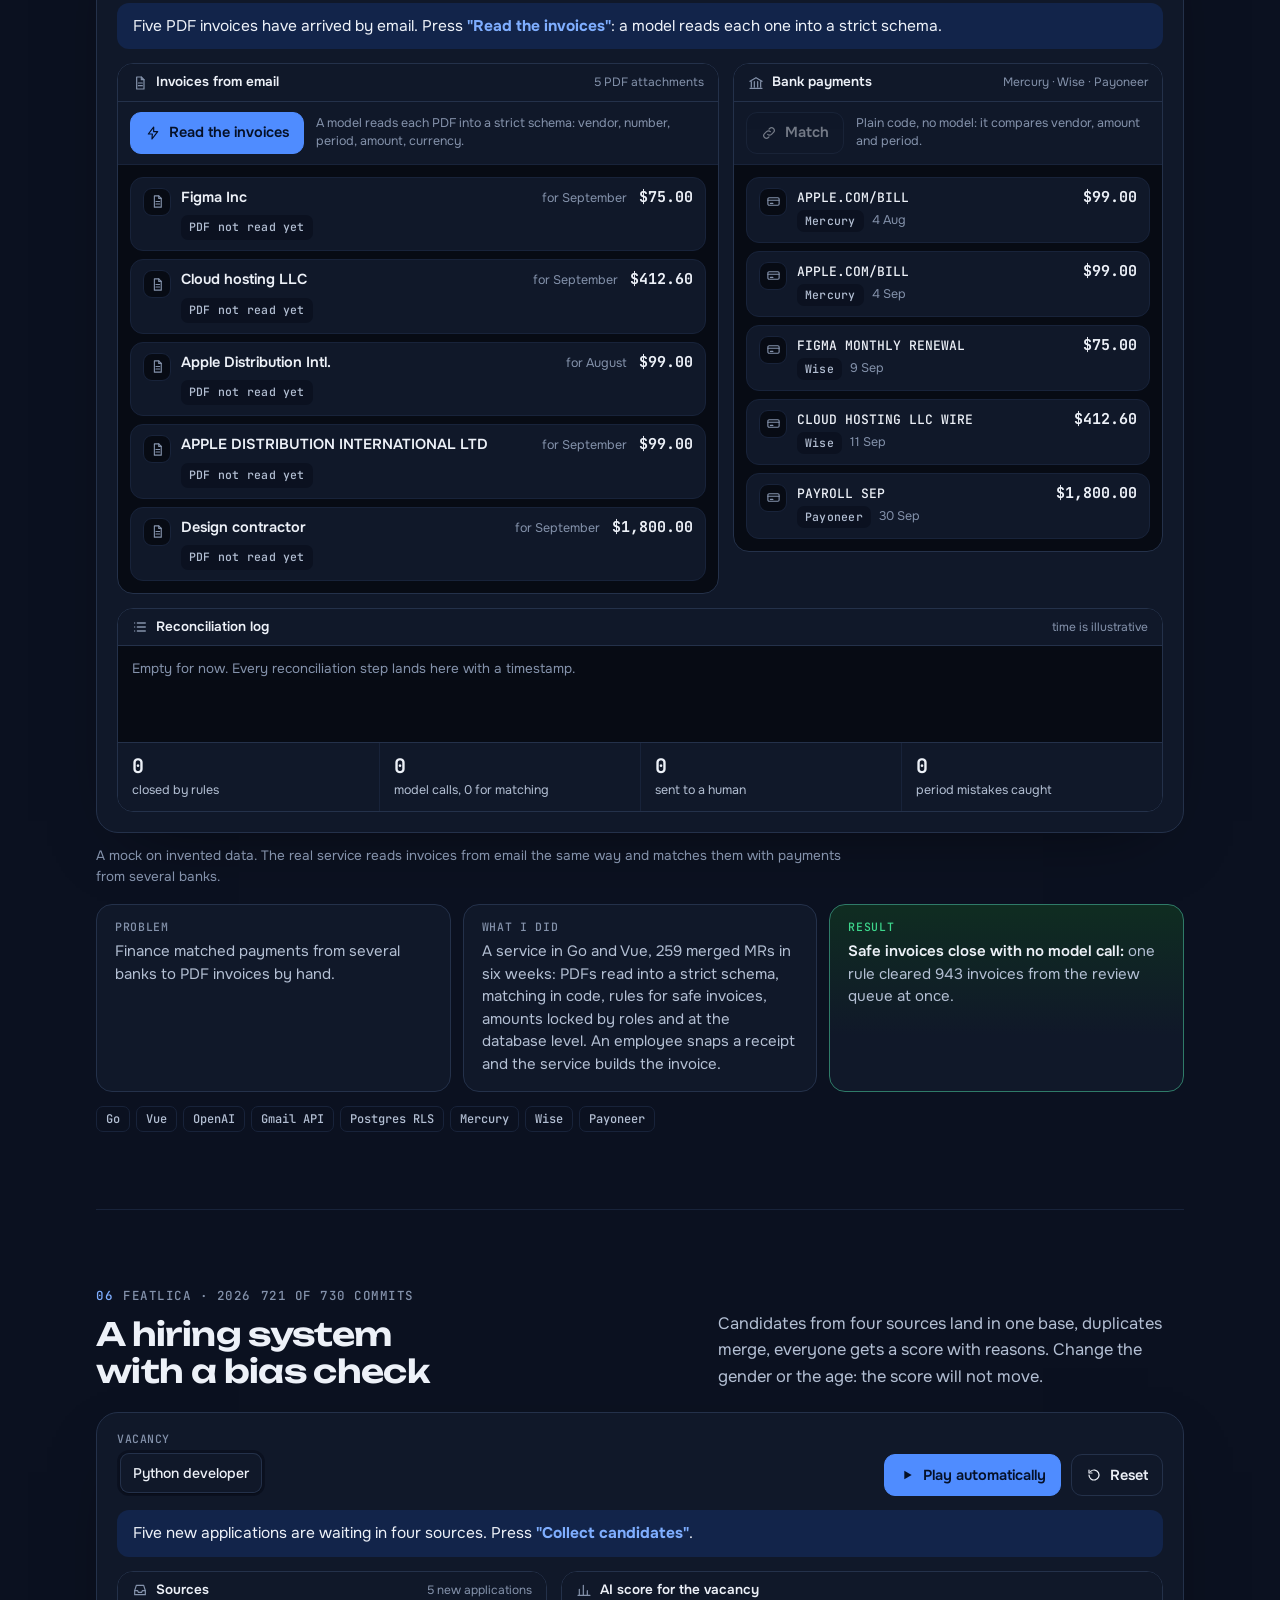
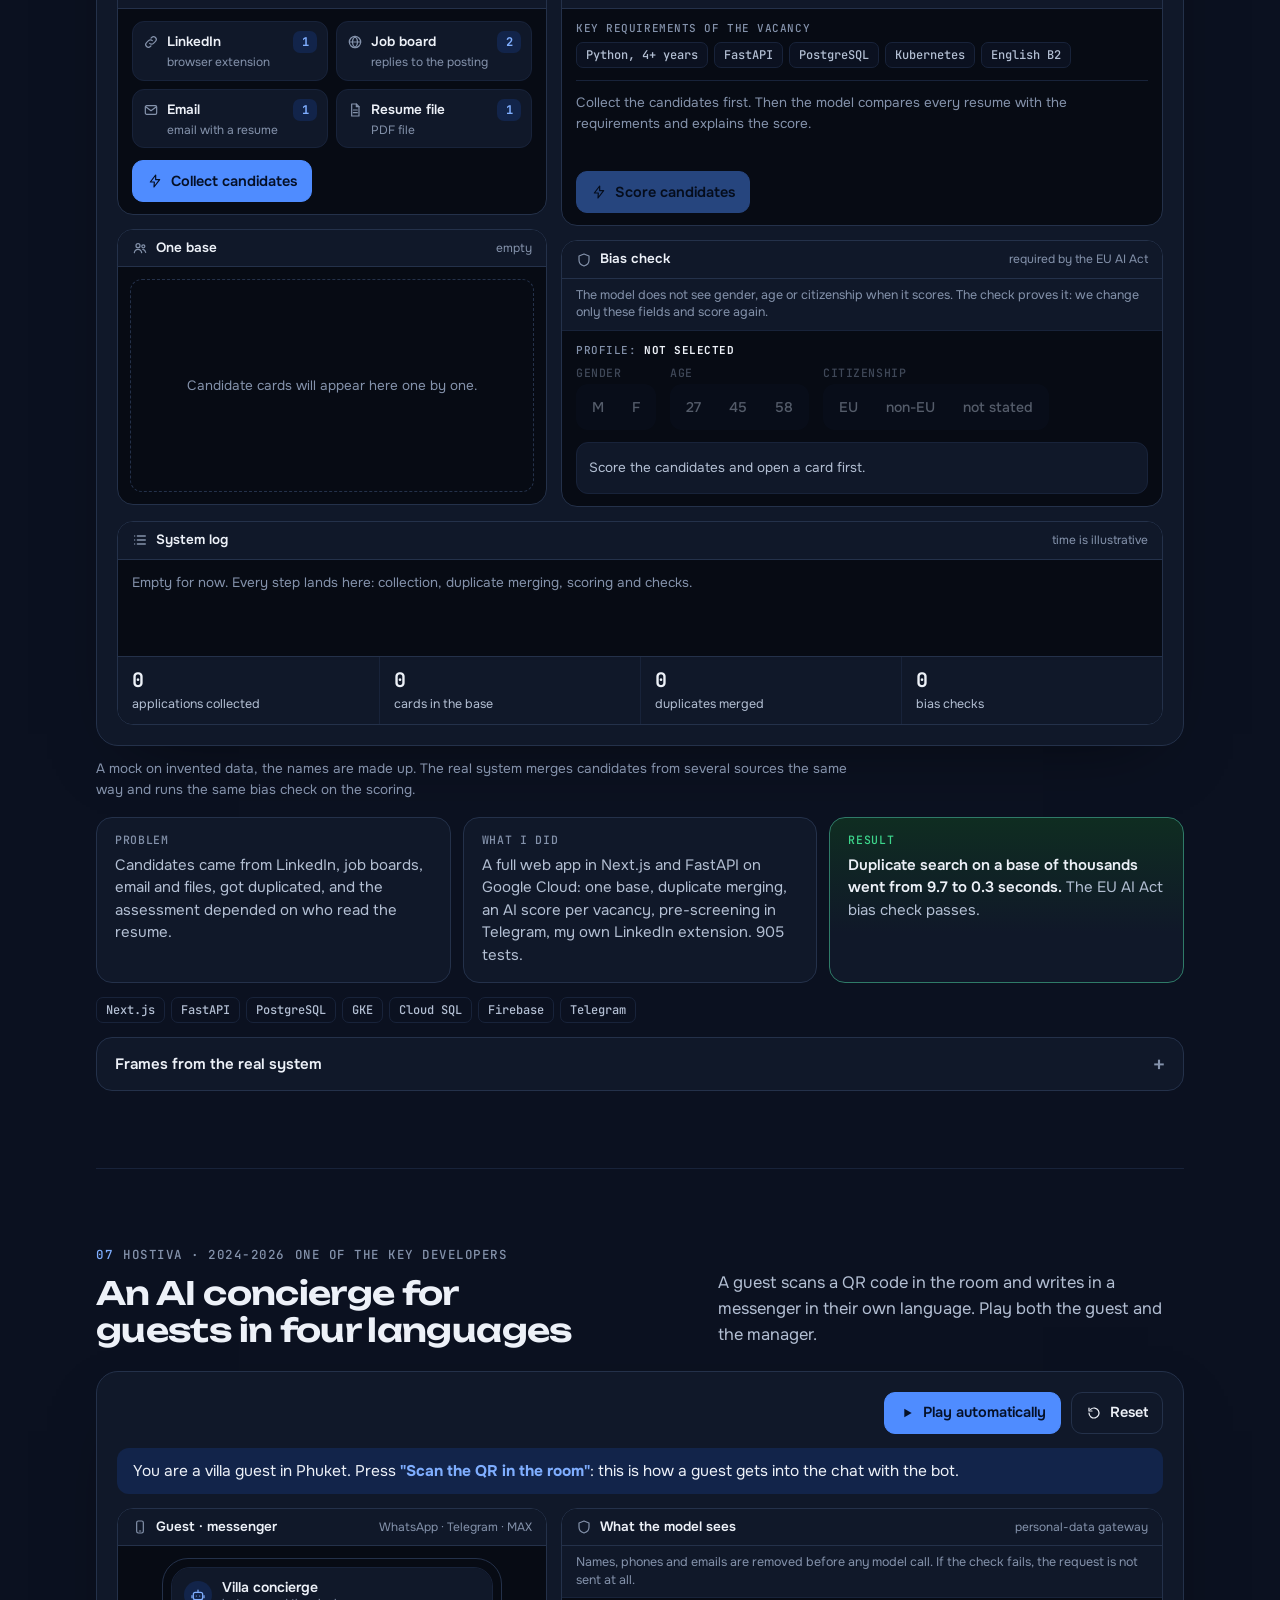
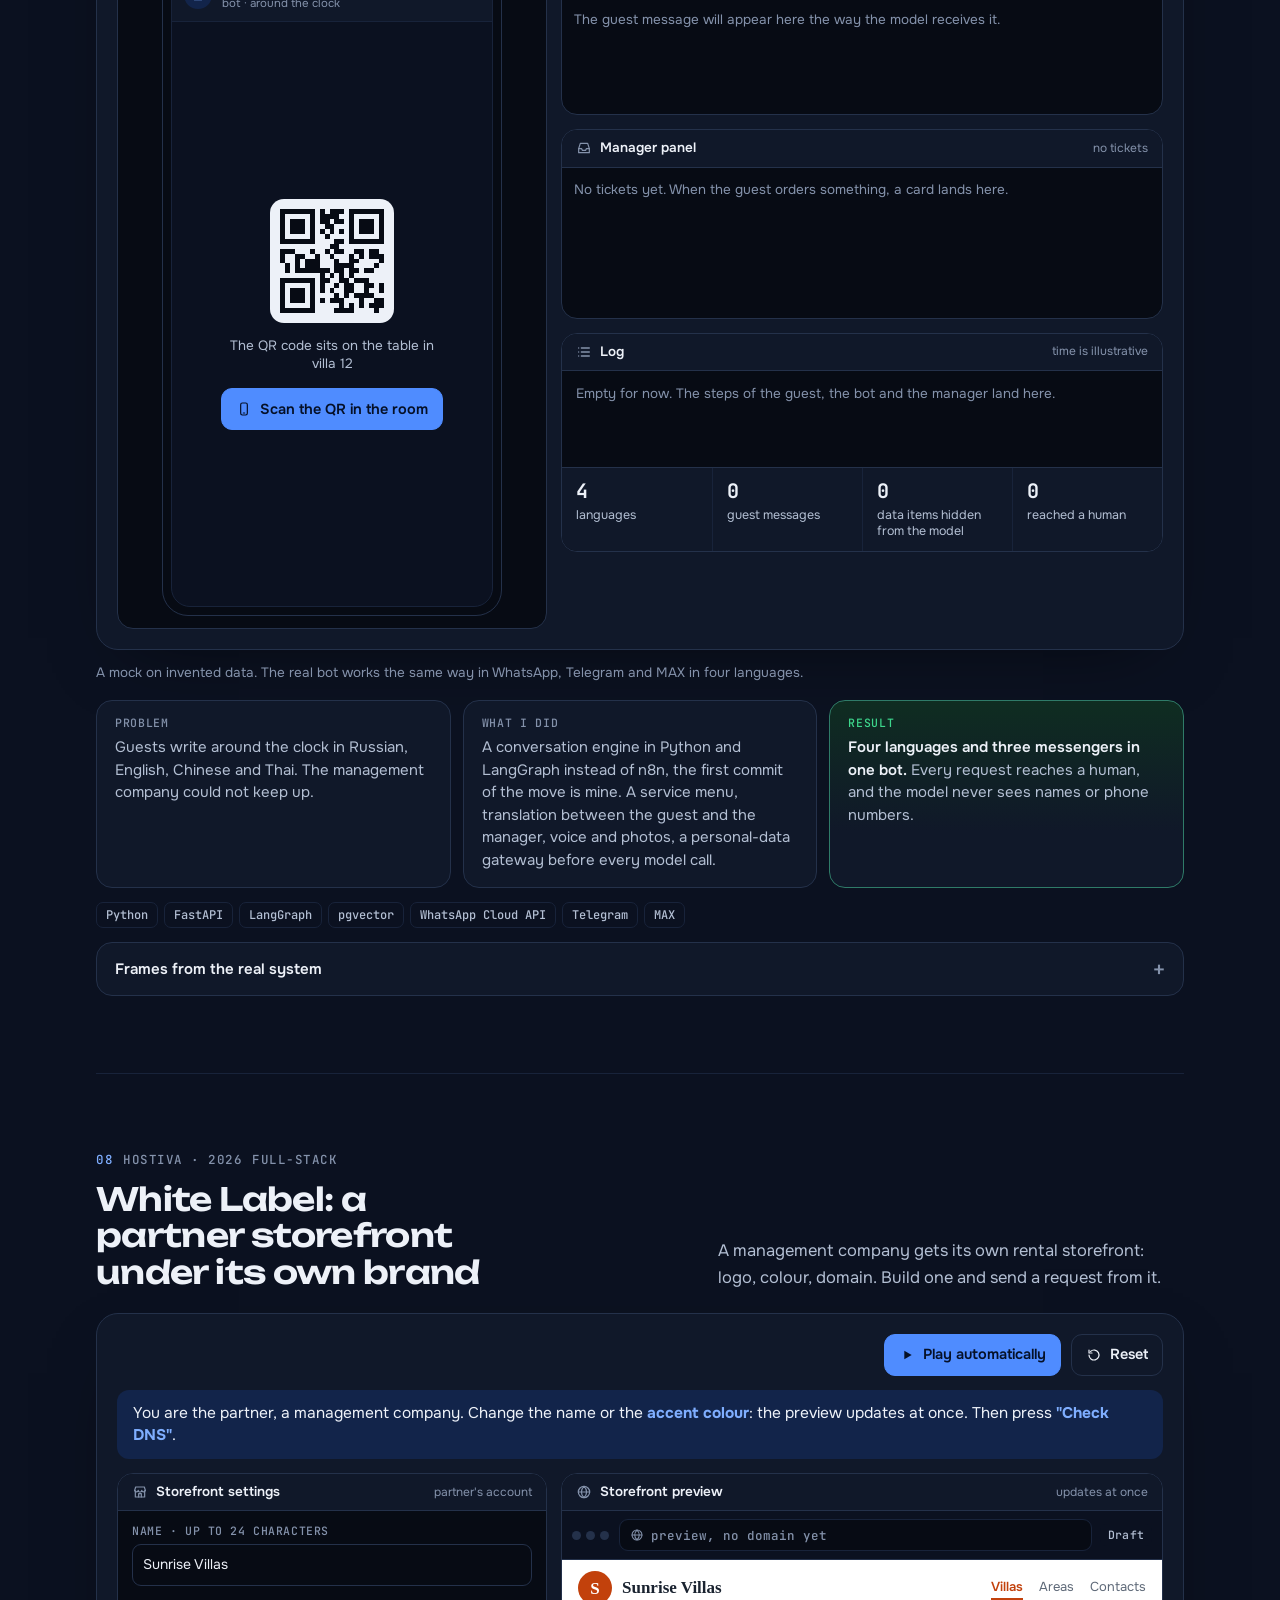
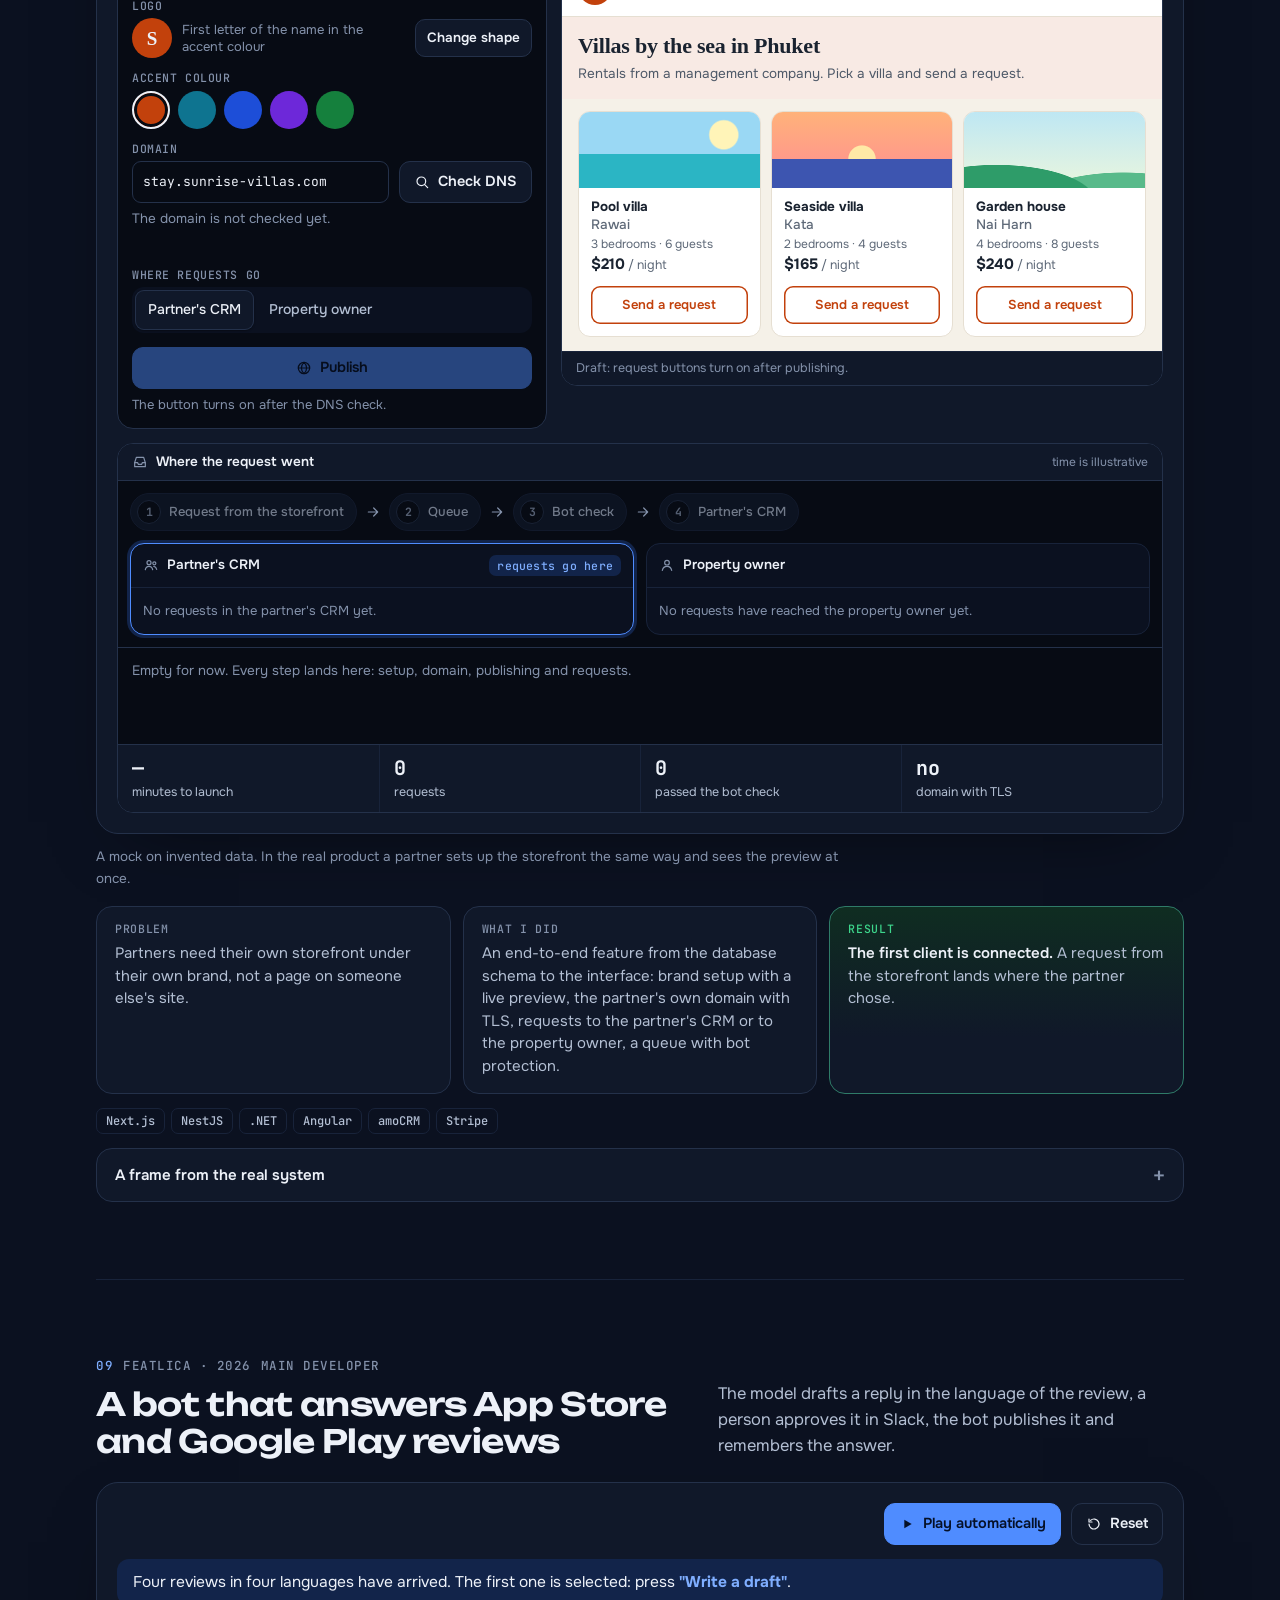
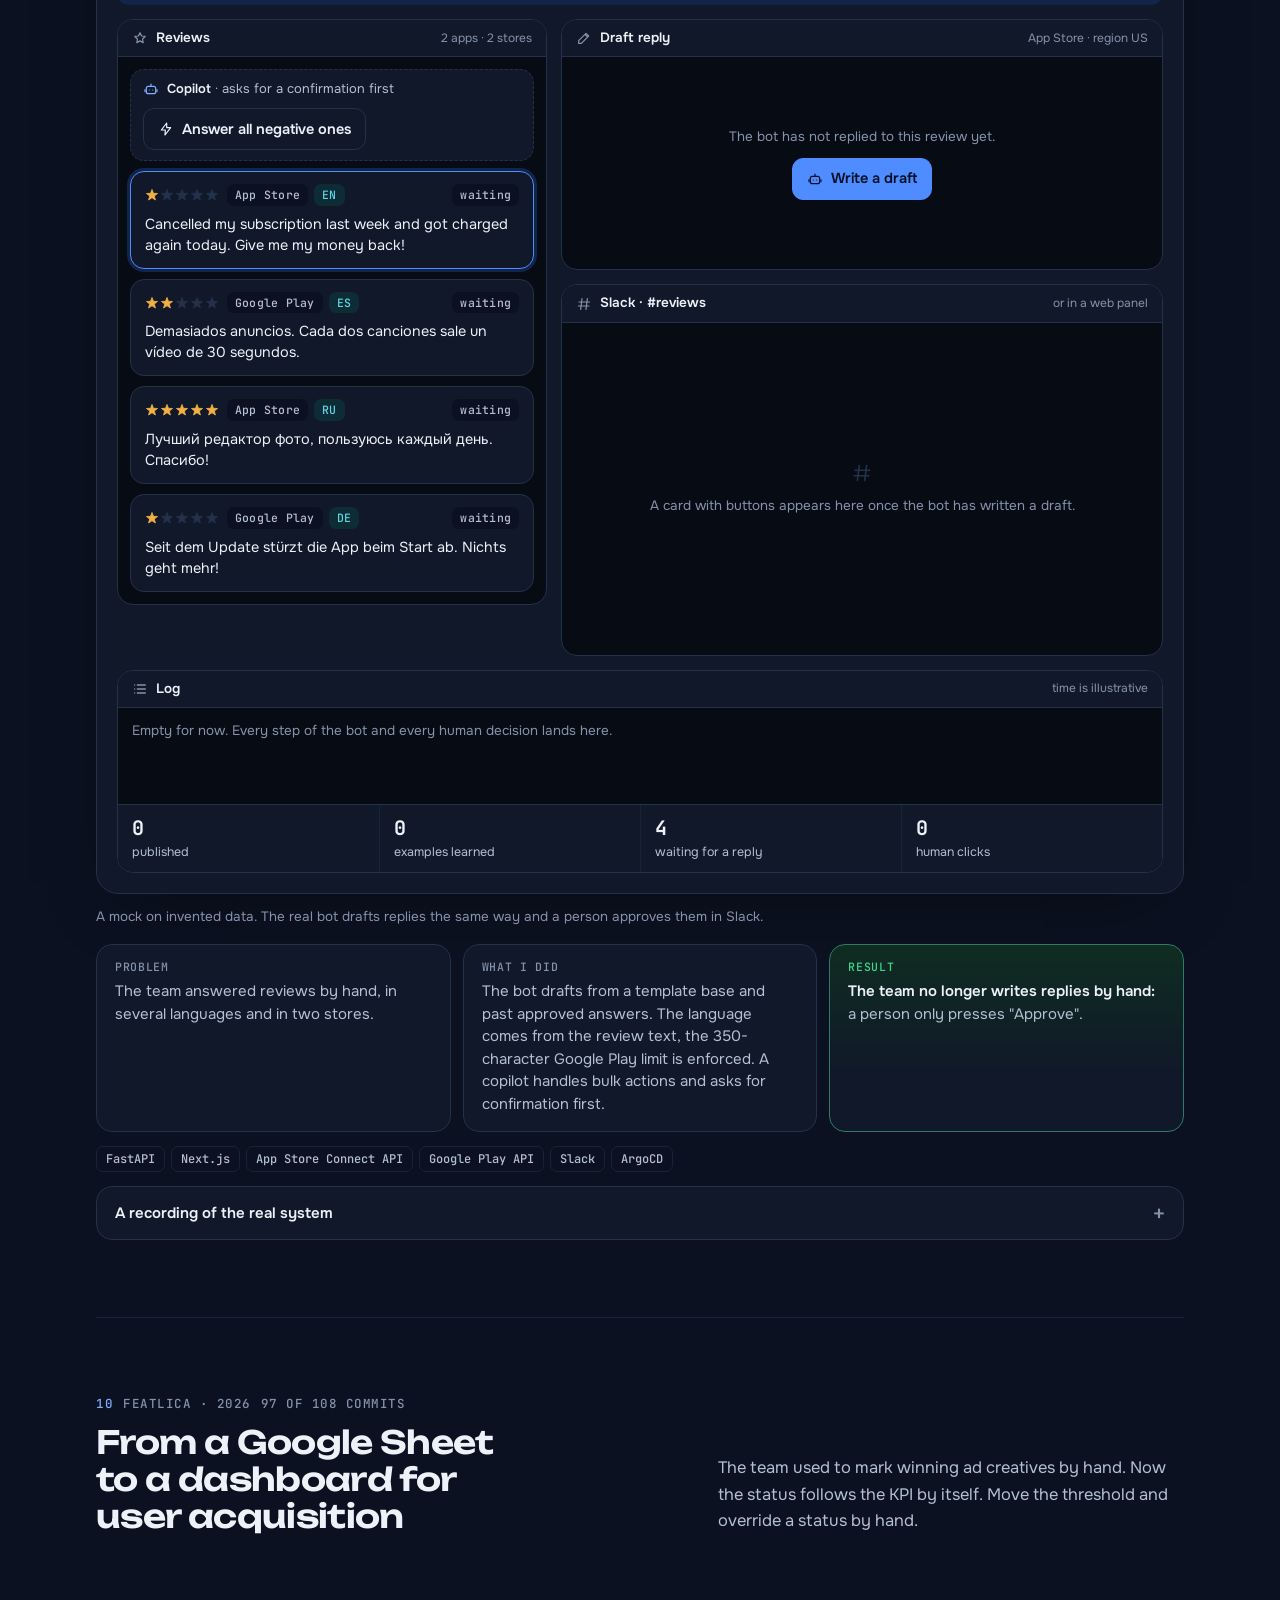
==== commit 7261bdcb: "New portfolio: every case is a working mini app Co-Authored-By: Claude Fable 5.2 <noreply@anthropic." ====
--- a/index.html
+++ b/index.html
@@ -3,475 +3,379 @@
 <head>
 <meta charset="utf-8">
 <meta name="viewport" content="width=device-width, initial-scale=1, viewport-fit=cover">
-<meta name="description" content="Forward Deployed AI Engineer · AI Automation · Full-stack. Кейсы, скриншоты и видео работающих AI-систем.">
-<meta property="og:title" content="Амирбек Почобеков, Forward Deployed AI Engineer">
-<meta property="og:description" content="AI-агенты, интеграции и продакшн: кейсы, скрины и видео.">
-<meta property="og:image" content="shots/sb-variants.jpg">
+<title data-ru="Амирбек Почобеков · Forward Deployed AI Engineer" data-en="Amirbek Pochobekov · Forward Deployed AI Engineer">Амирбек Почобеков · Forward Deployed AI Engineer</title>
+<meta name="description" content="Forward Deployed AI Engineer. AI systems for support, payment disputes, finance and hiring, shown as small working demos you can click through.">
 <meta name="robots" content="noindex">
-<title>Амирбек Почобеков, AI Engineer</title>
-
+<meta property="og:type" content="website">
+<meta property="og:title" content="Amirbek Pochobekov · Forward Deployed AI Engineer">
+<meta property="og:description" content="AI systems for support, payment disputes, finance and hiring, shown as working demos.">
+<meta name="theme-color" content="#070B14">
+<link rel="icon" href="data:image/svg+xml,%3Csvg xmlns='http://www.w3.org/2000/svg' viewBox='0 0 32 32'%3E%3Crect width='32' height='32' rx='8' fill='%234F8CFF'/%3E%3Cpath d='M9 23l7-15 7 15M11.800 18h8.400' fill='none' stroke='%23051027' stroke-width='3' stroke-linecap='round' stroke-linejoin='round'/%3E%3C/svg%3E">
 <link rel="preconnect" href="https://fonts.googleapis.com">
-<link rel="stylesheet" href="https://fonts.googleapis.com/css2?family=Geist:wght@400;500;600;700;800&family=Geist+Mono:wght@400;500&display=swap">
-<style>
-/* Layout: dark product-site look; one column; cases as field reports with full-width screenshots */
-:root{
-  --paper:#0b0d11; --surface:#12151b; --raise:#171b22; --ink:#e9ecf1; --muted:#98a1ad; --line:#232833;
-  --accent:#6ea8ff; --signal:#7dd3c0; --chip:#1a1f28; color-scheme:dark;
-  --display:"Geist",ui-sans-serif,system-ui,sans-serif;
-  --body:"Geist",ui-sans-serif,system-ui,sans-serif;
-  --mono:"Geist Mono",ui-monospace,Consolas,monospace;
-}
-*{box-sizing:border-box}
-body{background:var(--paper);color:var(--ink);font:16px/1.6 var(--body);padding-inline:20px;padding-block:0 64px}
-.wrap{max-width:1000px;margin:0 auto}
-a{color:var(--accent)}
-a:focus-visible,button:focus-visible{outline:2px solid var(--accent);outline-offset:2px}
-h1,h2,h3{font-family:var(--display);text-wrap:balance;margin:0;line-height:1.1}
-.eyebrow{font:500 12px/1 var(--mono);letter-spacing:.12em;text-transform:uppercase;color:var(--muted)}
-.bar{display:flex;justify-content:space-between;align-items:center;padding-block:20px;gap:12px}
-.lang{display:inline-flex;border:1px solid var(--line);border-radius:999px;overflow:hidden;background:var(--surface)}
-.lang button{border:0;background:none;color:var(--muted);font:500 13px var(--mono);padding:6px 14px;cursor:pointer}
-.lang button[aria-pressed="true"]{background:var(--accent);color:#0b0d11}
-html[data-lang="en"] [lang="ru"],html:not([data-lang="en"]) [lang="en"]{display:none}
-header.hero{padding-block:36px 32px;display:grid;gap:20px}
-.hero h1{font-size:clamp(40px,7vw,80px);font-weight:700;letter-spacing:-.045em}
-.hero{background:radial-gradient(60% 80% at 85% 0%,rgba(110,168,255,.14),transparent 70%)}
-.hero .role{font:600 clamp(18px,2.4vw,24px)/1.3 var(--display);color:var(--accent)}
-.hero p.lead{max-width:64ch;font-size:18px;margin:0}
-.contacts{display:flex;flex-wrap:wrap;gap:10px}
-.contact{display:inline-flex;align-items:center;gap:8px;border:1px solid var(--line);background:var(--surface);border-radius:999px;padding:6px 8px 6px 14px;font:14px var(--mono)}
-.contact button{border:0;background:var(--chip);color:var(--ink);border-radius:999px;padding:3px 10px;font:12px var(--mono);cursor:pointer}
-.pipe{border:1px solid var(--line);background:var(--surface);border-radius:12px;padding:14px 16px;overflow-x:auto}
-.pipe ol{list-style:none;margin:0;padding:0;display:flex;gap:8px;align-items:center;white-space:nowrap;font:13px var(--mono)}
-.pipe li{padding:6px 10px;border-radius:6px;background:var(--chip)}
-.pipe li.arrow{background:none;color:var(--muted);padding:0}
-.pipe li.hot{background:var(--accent);color:#0b0d11}
-.pipe small{display:block;margin-top:8px;color:var(--muted);font:12px var(--body)}
-section{padding-block:40px;border-top:1px solid var(--line)}
-section>h2{font-size:clamp(26px,3.6vw,38px);font-weight:700;letter-spacing:-.03em;margin-block:8px 24px}
-.stats{display:grid;grid-template-columns:repeat(4,minmax(0,1fr));gap:12px}
-@media (max-width:760px){.stats{grid-template-columns:repeat(2,minmax(0,1fr))}}
-.stat{background:var(--surface);border:1px solid var(--line);border-radius:12px;padding:18px}
-.stat b{display:block;font:700 34px/1 var(--display);letter-spacing:-.03em;color:var(--accent);font-variant-numeric:tabular-nums;margin-bottom:6px}
-.stat span{color:var(--muted);font-size:14px}
-.how{display:grid;grid-template-columns:repeat(auto-fit,minmax(220px,1fr));gap:20px}
-.how h3{font-size:17px;margin-bottom:6px}
-.how p{margin:0;color:var(--muted);font-size:15px}
-.case{display:grid;grid-template-columns:170px minmax(0,1fr);gap:24px;padding-block:28px;border-bottom:1px dashed var(--line)}
-.case:last-child{border-bottom:0}
-.case .meta{font:13px/1.5 var(--mono);color:var(--muted);display:grid;gap:6px;align-content:start}
-.case .meta .org{color:var(--signal);font-weight:500}
-.case h3{font-size:22px;font-weight:700;margin-bottom:10px}
-.case p{margin:0 0 10px;max-width:70ch}
-.pdr{display:grid;gap:8px;margin:0 0 12px;max-width:72ch}
-.pdr div{display:grid;grid-template-columns:92px minmax(0,1fr);gap:12px}
-.pdr dt{font:500 12px/1.9 var(--mono);text-transform:uppercase;letter-spacing:.08em;color:var(--muted)}
-.pdr dd{margin:0}
-.pdr .res dd{font-weight:600}
-.pdr .res dt{color:var(--signal)}
-.tags{display:flex;flex-wrap:wrap;gap:6px}
-.tags span{font:12px var(--mono);background:var(--chip);padding:3px 8px;border-radius:4px}
-figure{margin:16px 0;border:1px solid var(--line);border-radius:12px;overflow:hidden;background:var(--raise);box-shadow:0 20px 50px -30px rgba(0,0,0,.8)}
-figure img,figure video{display:block;width:100%;height:auto}
-.duo{display:grid;grid-template-columns:repeat(auto-fit,minmax(260px,1fr));gap:12px}
-.duo figure{margin:0}
-figcaption{font-size:13px;color:var(--muted);padding:8px 12px;border-top:1px solid var(--line)}
-.wow{display:grid;grid-template-columns:repeat(2,minmax(0,1fr));gap:12px}
-.wow>div{background:var(--surface);border:1px solid var(--line);border-radius:12px;padding:20px}
-@media (max-width:700px){.wow{grid-template-columns:1fr}}
-.wow h3{font-size:18px;margin-bottom:4px}
-.wow .who{display:block;font:500 12px var(--mono);color:var(--signal);margin-bottom:8px}
-.wow p{margin:0;color:var(--muted);font-size:15px}
-.lab{display:grid;grid-template-columns:repeat(2,minmax(0,1fr));gap:16px}
-.lab div{border:1px solid var(--line);background:var(--surface);border-radius:10px;padding:16px}
-.lab h3{font-size:17px;margin-bottom:6px}
-.lab p{margin:0;color:var(--muted);font-size:15px}
-.cols{display:grid;grid-template-columns:repeat(auto-fit,minmax(260px,1fr));gap:20px}
-.cols h3{font-size:17px;margin-bottom:8px}
-.cols p{margin:0;color:var(--muted);font-size:15px}
-.xp{display:grid;gap:14px}
-.xp>div{display:grid;grid-template-columns:170px minmax(0,1fr);gap:24px}
-.xp .when{font:13px var(--mono);color:var(--muted);font-variant-numeric:tabular-nums}
-.xp b{font-weight:600}
-.xp p{margin:2px 0 0;color:var(--muted);font-size:15px}
-footer{padding-block:32px;color:var(--muted);font-size:14px;border-top:1px solid var(--line)}
-@media (max-width:640px){.case,.xp>div{grid-template-columns:1fr;gap:8px}.pdr div{grid-template-columns:1fr;gap:0}}
-@media (prefers-reduced-motion:no-preference){.pipe li.hot{animation:pulse 2.4s ease-in-out infinite}@keyframes pulse{50%{opacity:.75}}}
-@media print{
-  :root{--paper:#fff;--surface:#fff;--ink:#111;--muted:#444;--line:#ccc;--chip:#eef0f6;color-scheme:light}
-  *{-webkit-print-color-adjust:exact;print-color-adjust:exact}
-  @page{size:A4;margin:14mm 12mm}
-  body{padding:0;font-size:11pt}
-  .lang,.contact button,.pipe li.hot{animation:none}
-  .lang,.contact button{display:none}
-  header.hero{padding-block:0 12px}
-  section{padding-block:16px}
-  .case,.lab div,.xp>div,.stat,.how>div{break-inside:avoid}
-  figure,.duo,.pipe,.noprint{display:none!important}
-  body{font-size:10pt;line-height:1.45}
-  .hero h1{font-size:28pt}
-  .hero .role{font-size:13pt}
-  .hero p.lead{font-size:10.5pt}
-  .contact{padding:2px 8px;font-size:9pt}
-  section>h2{font-size:15pt;margin-block:2px 10px}
-  .stats{grid-template-columns:repeat(4,1fr)}
-  .stat{padding:8px}.stat b{font-size:16pt}.stat span{font-size:тысячиpt}
-  .case{grid-template-columns:120px 1fr;gap:14px;padding-block:10px}
-  .case h3{font-size:12.5pt;margin-bottom:4px}
-  .pdr{gap:3px;margin-bottom:6px}.pdr div{grid-template-columns:78px 1fr}
-  .tags span{font-size:8pt;padding:1px 6px}
-  .xp>div{grid-template-columns:120px 1fr;gap:14px}.xp p{font-size:9.5pt}
-  .wow{grid-template-columns:repeat(2,1fr);break-inside:avoid}.wow div{padding:8px;break-inside:avoid}.wow h3{font-size:11pt}.wow p{font-size:9pt}
-  .lab{grid-template-columns:repeat(3,1fr);gap:8px}.lab div{padding:8px}.lab p{font-size:9pt}
-  .cols{grid-template-columns:repeat(3,1fr);gap:10px}.cols p{font-size:9pt}
-  h2,h3,.eyebrow{break-after:avoid}
-  section>.eyebrow,section>h2{break-inside:avoid}
-  .lab,.cols,.stats{break-inside:avoid}
-  a{color:var(--ink);text-decoration:none}
-}
-</style>
-<style>body{margin:0}img{max-width:100%}[hidden]{display:none!important}</style>
+<link rel="preconnect" href="https://fonts.gstatic.com" crossorigin>
+<link rel="stylesheet" href="https://fonts.googleapis.com/css2?family=JetBrains+Mono:wght@400;500;700&family=Onest:wght@400;500;600;700&family=Unbounded:wght@500;600;700&display=swap">
+<link rel="stylesheet" href="site.css">
 </head>
 <body>
-
-
-<div class="wrap">
-<div class="bar">
-  <span class="eyebrow"><span lang="ru">Бангкок · удалённо · RU / EN B2</span><span lang="en">Bangkok · remote · RU / EN B2</span></span>
-  <div class="lang" role="group" aria-label="Language"><button type="button" id="l-ru" data-l="ru">RU</button><button type="button" id="l-en" data-l="en">EN</button></div>
+<div class="prog" aria-hidden="true"></div>
+<div class="page">
+
+<header class="top"><div class="wrap top-in">
+  <a class="top-name" href="#top"><span lang="ru">Амирбек Почобеков</span><span lang="en">Amirbek Pochobekov</span></a>
+  <span class="top-role">Forward Deployed AI Engineer</span>
+  <span class="sp"></span>
+  <div class="langsw" role="group" aria-label="Language"><button type="button" data-setlang="ru" aria-pressed="true">RU</button><button type="button" data-setlang="en" aria-pressed="false">EN</button></div>
+  <a class="top-cta" href="https://t.me/gwuappo" target="_blank" rel="noopener"><span lang="ru">Написать</span><span lang="en">Message me</span></a>
+</div></header>
+
+<main id="top">
+<section class="hero"><div class="wrap">
+  <p class="kicker"><span lang="ru">Амирбек Почобеков · Forward Deployed AI Engineer · AI-автоматизация · full-stack</span><span lang="en">Amirbek Pochobekov · Forward Deployed AI Engineer · AI automation · full-stack</span></p>
+  <h1><span lang="ru">Довожу AI <em>до прода</em></span><span lang="en">I take AI <em>to production</em></span></h1>
+  <p class="lead" lang="ru"><b>За 2-3 месяца автоматизирую первую линию поддержки и споры по платежам.</b> В прошлой компании мой бот закрывал около 670 обращений в день, а доказательства по 100+ спорам в день собирались сами: человек только подтверждал в Slack.</p>
+  <p class="lead" lang="en"><b>In 2-3 months I automate your first-line support and payment disputes.</b> At my last company my bot handled about 670 tickets a day, and evidence for 100+ payment disputes a day was assembled automatically: a person only approved it in Slack.</p>
+  <p class="lead" lang="ru" style="margin-top:12px">Вместо скриншотов здесь рабочие демо. Каждую систему ниже можно понажимать: данные выдуманы, логика та же, что в проде.</p>
+  <p class="lead" lang="en" style="margin-top:12px">Instead of screenshots, this page has working demos. You can click through every system below: the data is invented, the logic is the same as in production.</p>
+  <p class="avail"><span lang="ru">Свободен с декабря 2026 · удалённо из Бангкока</span><span lang="en">Available from December 2026 · remote from Bangkok</span></p>
+  <div class="cta">
+    <a class="btn btn-acc" href="https://t.me/gwuappo" target="_blank" rel="noopener">Telegram @gwuappo</a>
+    <a class="btn" href="mailto:therealclock@gmail.com">therealclock@gmail.com</a>
+    <a class="btn" lang="ru" href="cv/Pochobekov_Amirbek_CV_RU.pdf" target="_blank" rel="noopener">Резюме PDF</a>
+    <a class="btn" lang="en" href="cv/Pochobekov_Amirbek_CV_EN.pdf" target="_blank" rel="noopener">CV PDF</a>
+  </div>
+  <div class="facts">
+    <div><b>~670</b><span lang="ru">обращений в день закрывал мой бот поддержки по 32 брендам</span><span lang="en">tickets a day handled by my support bot across 32 app brands</span></div>
+    <div><b>100+</b><span lang="ru">споров по платежам в день: доказательства собираются сами</span><span lang="en">payment disputes a day with evidence assembled automatically</span></div>
+    <div><b>12+</b><span lang="ru">AI-систем доведено до прода в двух компаниях</span><span lang="en">AI systems taken to production at two companies</span></div>
+    <div><b>4</b><span lang="ru">языка у консьержа для гостей в WhatsApp, Telegram и MAX</span><span lang="en">languages in the guest concierge on WhatsApp, Telegram and MAX</span></div>
+  </div>
+  <nav class="route" aria-label="Demos">
+    <a href="#support"><b>01</b><span lang="ru">Бот поддержки</span><span lang="en">Support bot</span></a>
+    <a href="#disputes"><b>02</b><span lang="ru">Споры по платежам</span><span lang="en">Payment disputes</span></a>
+    <a href="#copilot"><b>03</b><span lang="ru">Рабочее место менеджера</span><span lang="en">Manager workspace</span></a>
+    <a href="#gate"><b>04</b><span lang="ru">Проверка перед релизом</span><span lang="en">Release gate</span></a>
+    <a href="#recon"><b>05</b><span lang="ru">Сверка счетов</span><span lang="en">Invoice reconciliation</span></a>
+    <a href="#hiring"><b>06</b><span lang="ru">Найм</span><span lang="en">Hiring</span></a>
+    <a href="#concierge"><b>07</b><span lang="ru">Консьерж</span><span lang="en">Concierge</span></a>
+    <a href="#whitelabel"><b>08</b>White Label</a>
+    <a href="#reviews"><b>09</b><span lang="ru">Отзывы</span><span lang="en">Reviews</span></a>
+    <a href="#creatives"><b>10</b><span lang="ru">Креативы</span><span lang="en">Creatives</span></a>
+    <a href="#nightagent"><b>11</b><span lang="ru">Ночной агент</span><span lang="en">Night agent</span></a>
+  </nav>
+</div></section>
+
+<section id="cases" class="band"><div class="wrap">
+  <div class="sh"><span class="sn"><span lang="ru">Кейсы</span><span lang="en">Cases</span></span>
+    <h2><span lang="ru">Системы, которые можно потрогать</span><span lang="en">Systems you can click through</span></h2>
+    <p lang="ru">Каждый блок это маленькое рабочее демо системы, которую я построил и довёл до прода. Нажимайте кнопки за участников сами или включите автопоказ.</p>
+    <p lang="en">Each block is a small working demo of a system I built and took to production. Press the buttons for the participants yourself or turn on autoplay.</p>
+  </div>
+
+  <article class="case" id="support">
+    <div class="case-h">
+      <div><div class="case-meta"><b>01</b><span>Featlica · 2025-2026</span><span lang="ru">владелец системы</span><span lang="en">system owner</span></div>
+        <h3><span lang="ru">Бот первой линии поддержки для 32 приложений</span><span lang="en">First-line support bot for 32 apps</span></h3></div>
+      <p lang="ru">Письмо клиента проходит четыре агента: бот находит платёж, отменяет подписку, оформляет возврат или отдаёт письмо человеку. Попробуйте три разных письма.</p>
+      <p lang="en">A customer email goes through four agents: the bot finds the payment, cancels the subscription, issues the refund or hands the email to a human. Try three different emails.</p>
+    </div>
+    <div class="app" data-app="support" data-open></div>
+    <dl class="pdr">
+      <div><dt><span lang="ru">Проблема</span><span lang="en">Problem</span></dt><dd lang="ru">Сотни писем в день по 32 брендам, 92% про отмены и возвраты. Менеджеры вручную искали платёж, подписку и историю.</dd><dd lang="en">Hundreds of emails a day across 32 brands, 92% about cancellations and refunds. Managers looked up the payment, the subscription and the history by hand.</dd></div>
+      <div><dt><span lang="ru">Что сделал</span><span lang="en">What I did</span></dt><dd lang="ru">Собрал бота с нуля на n8n с декабря 2025: сначала один большой промпт, потом четыре агента. Когда промпт вырос, вынес знания в базу на Postgres и pgvector, а проверки денег в код. <b>1 240 из 1 322 коммитов мои.</b></dd><dd lang="en">Built the bot from scratch on n8n from December 2025: one big prompt first, then four agents. When the prompt grew, I moved the knowledge into a Postgres and pgvector store and the money checks into code. <b>1,240 of 1,322 commits are mine.</b></dd></div>
+      <div class="res"><dt><span lang="ru">Результат</span><span lang="en">Result</span></dt><dd lang="ru"><b>Около 670 обращений в день, почти 27 тысяч за 40 дней.</b> За проверенные сутки бот вернул деньги по 30 тикетам без единого двойного возврата.</dd><dd lang="en"><b>About 670 tickets a day, almost 27,000 in 40 days.</b> In one audited day the bot refunded 30 tickets with zero double refunds.</dd></div>
+    </dl>
+    <div class="case-foot"><div class="tags"><span>n8n</span><span>GPT-4o</span><span>RAG</span><span>pgvector</span><span>Zendesk</span><span>Stripe</span><span>Amplitude</span><span>Slack</span></div></div>
+  </article>
+
+  <article class="case" id="disputes">
+    <div class="case-h">
+      <div><div class="case-meta"><b>02</b><span>Featlica · 2026</span><span lang="ru">платежи и финансы</span><span lang="en">payments and finance</span></div>
+        <h3><span lang="ru">Защита от чарджбэков: доказательства собираются сами</span><span lang="en">Chargeback defence: the evidence assembles itself</span></h3></div>
+      <p lang="ru">Клиент оспорил платёж в банке. Система сама собирает пакет доказательств, а человек нажимает одну кнопку в Slack.</p>
+      <p lang="en">A customer disputes a payment with the bank. The system assembles the evidence package by itself, and a person presses one button in Slack.</p>
+    </div>
+    <div class="app" data-app="disputes"></div>
+    <dl class="pdr">
+      <div><dt><span lang="ru">Проблема</span><span lang="en">Problem</span></dt><dd lang="ru">Каждый спор это ручной сбор условий, чеков и переписки под дедлайн банка. Споров больше сотни в день.</dd><dd lang="en">Every dispute meant collecting terms, receipts and conversations by hand against the bank's deadline. There are more than a hundred disputes a day.</dd></div>
+      <div><dt><span lang="ru">Что сделал</span><span lang="en">What I did</span></dt><dd lang="ru">Система для Stripe и PayPal: условия подписки, чек из почты, переписка в PDF, история продлений и текст ответа. Волна споров одного клиента уходит одним пакетом. Разом переделал 254 уже открытых спора.</dd><dd lang="en">A system for Stripe and PayPal: subscription terms, the emailed receipt, the conversation as a PDF, the renewal history and the response text. A wave of disputes from one customer goes out as one package. Reworked 254 already open disputes in one batch.</dd></div>
+      <div class="res"><dt><span lang="ru">Результат</span><span lang="en">Result</span></dt><dd lang="ru"><b>100+ споров в день,</b> человек только подтверждает в Slack.</dd><dd lang="en"><b>100+ disputes a day,</b> a person only confirms in Slack.</dd></div>
+    </dl>
+    <div class="case-foot"><div class="tags"><span>Stripe</span><span>PayPal</span><span>n8n</span><span>Slack</span><span>Gmail API</span></div></div>
+  </article>
+
+  <article class="case" id="copilot">
+    <div class="case-h">
+      <div><div class="case-meta"><b>03</b><span>Featlica · 2026</span><span lang="ru">основной автор · 74 из 93 MR</span><span lang="en">main author · 74 of 93 MRs</span></div>
+        <h3><span lang="ru">Рабочее место менеджера поддержки</span><span lang="en">A workspace for support managers</span></h3></div>
+      <p lang="ru">Для писем, которые бот не должен отправлять сам. Письмо, варианты ответа с источниками и платежи клиента на одном экране.</p>
+      <p lang="en">For the emails the bot must not send on its own. The email, answer variants with sources and the customer's payments on one screen.</p>
+    </div>
+    <div class="app" data-app="copilot"></div>
+    <dl class="pdr">
+      <div><dt><span lang="ru">Проблема</span><span lang="en">Problem</span></dt><dd lang="ru">То, что бот отдавал человеку, менеджер разбирал вслепую: без черновика, без фактов о платеже, в трёх разных системах.</dd><dd lang="en">Whatever the bot handed to a human, the manager handled blind: no draft, no payment facts, three different systems.</dd></div>
+      <div><dt><span lang="ru">Что сделал</span><span lang="en">What I did</span></dt><dd lang="ru">Рабочее место на Go и Vue: варианты ответа с источниками, факты о платеже, отмена только через предпросмотр, проверка обещаний в тексте. Кнопка «научить бота» превращает правку менеджера в запись базы знаний.</dd><dd lang="en">A workspace in Go and Vue: answer variants with sources, payment facts, cancellation only through a preview, a check of promises in the text. The "teach the bot" button turns a manager's correction into a knowledge-base record.</dd></div>
+      <div class="res"><dt><span lang="ru">Результат</span><span lang="en">Result</span></dt><dd lang="ru"><b>Нужный ответ попадает в первую тройку в 90% случаев вместо 81%,</b> в том числе для писем на голландском, немецком и польском.</dd><dd lang="en"><b>The right answer lands in the top three in 90% of cases instead of 81%,</b> including emails in Dutch, German and Polish.</dd></div>
+    </dl>
+    <div class="case-foot"><div class="tags"><span>Go</span><span>Vue</span><span>TypeScript</span><span>Postgres</span><span>pgvector</span><span>GKE</span></div></div>
+    <details class="more"><summary><span lang="ru">Кадры из настоящей системы</span><span lang="en">Frames from the real system</span></summary><div class="more-in"><div class="shots">
+      <figure class="w"><img src="shots/sb-real-ticket.jpg" alt="Live ticket screen" loading="lazy"><figcaption lang="ru">Живой экран тикета в песочнице. Данные клиента скрыты.</figcaption><figcaption lang="en">The live ticket screen in the sandbox. Customer data is hidden.</figcaption></figure>
+      <figure><img src="shots/sb-real-money.jpg" alt="Customer payments panel" loading="lazy"><figcaption lang="ru">Подписка и платёж клиента, отмена только через предпросмотр.</figcaption><figcaption lang="en">The customer's subscription and payment, cancellation only through a preview.</figcaption></figure>
+      <figure><img src="shots/sb-real-botcheck.jpg" alt="What the bot checked" loading="lazy"><figcaption lang="ru">Что бот проверил: фраза «no further charges» помечена, платёжка её не подтверждает.</figcaption><figcaption lang="en">What the bot checked: the phrase "no further charges" is flagged, the payment system does not confirm it.</figcaption></figure>
+    </div></div></details>
+  </article>
+
+  <article class="case" id="gate">
+    <div class="case-h">
+      <div><div class="case-meta"><b>04</b><span>Featlica · 2026</span><span>evals</span></div>
+        <h3><span lang="ru">Проверка AI перед каждым релизом</span><span lang="en">An AI check before every release</span></h3></div>
+      <p lang="ru">Перед релизом бот заново отвечает на корпус реальных кейсов, а модель-судья оценивает каждый ответ. Попробуйте выпустить правку, которая ломает возвраты.</p>
+      <p lang="en">Before a release the bot answers a corpus of real cases again, and a judge model scores every answer. Try to ship a change that breaks refunds.</p>
+    </div>
+    <div class="app" data-app="gate"></div>
+    <dl class="pdr">
+      <div><dt><span lang="ru">Проблема</span><span lang="en">Problem</span></dt><dd lang="ru">Любая правка промпта могла сломать ответы в другом бренде, а проверяли это днями вручную.</dd><dd lang="en">Any prompt change could break answers in another brand, and checking it took days of manual reading.</dd></div>
+      <div><dt><span lang="ru">Что сделал</span><span lang="en">What I did</span></dt><dd lang="ru">Корпус кейсов, который менеджеры правят сами, прогон по брендам и модель-судья. Показал, что один прогон гуляет от 82% до 91% из-за шума модели, и ввёл медиану трёх прогонов с порогами.</dd><dd lang="en">A case corpus that managers edit themselves, a replay per brand and a judge model. Showed that a single run swings from 82% to 91% because of model noise, and introduced the median of three runs with thresholds.</dd></div>
+      <div class="res"><dt><span lang="ru">Результат</span><span lang="en">Result</span></dt><dd lang="ru"><b>Проверка релиза занимает минуты вместо дней.</b> Ошибки в определении типа обращения на регрессионном наборе упали с 4-8% до 0%.</dd><dd lang="en"><b>A release check takes minutes instead of days.</b> Issue-type mistakes on the regression set went from 4-8% to 0%.</dd></div>
+    </dl>
+    <div class="case-foot"><div class="tags"><span>LLM-as-judge</span><span>evals</span><span>Slack</span></div></div>
+  </article>
+
+  <article class="case" id="recon">
+    <div class="case-h">
+      <div><div class="case-meta"><b>05</b><span>Featlica · 2026</span><span lang="ru">279 из 285 коммитов</span><span lang="en">279 of 285 commits</span></div>
+        <h3><span lang="ru">Сверка счетов с банком для финансов</span><span lang="en">Invoice reconciliation for finance</span></h3></div>
+      <p lang="ru">Счета приходят на почту. Модель читает PDF по строгой схеме, а сопоставляет платежи обычный код. Спорные пары уходят человеку.</p>
+      <p lang="en">Invoices arrive by email. A model reads each PDF into a strict schema, and plain code matches the payments. Risky pairs go to a human.</p>
+    </div>
+    <div class="app" data-app="recon"></div>
+    <dl class="pdr">
+      <div><dt><span lang="ru">Проблема</span><span lang="en">Problem</span></dt><dd lang="ru">Финансы вручную сверяли платежи из нескольких банков со счетами в PDF.</dd><dd lang="en">Finance matched payments from several banks to PDF invoices by hand.</dd></div>
+      <div><dt><span lang="ru">Что сделал</span><span lang="en">What I did</span></dt><dd lang="ru">Сервис на Go и Vue, 259 слитых MR за полтора месяца: чтение PDF в строгую схему, сопоставление в коде, правила для безопасных счетов, суммы закрыты ролями и на уровне базы. Сотрудник фотографирует чек, а сервис сам собирает инвойс.</dd><dd lang="en">A service in Go and Vue, 259 merged MRs in six weeks: PDFs read into a strict schema, matching in code, rules for safe invoices, amounts locked by roles and at the database level. An employee snaps a receipt and the service builds the invoice.</dd></div>
+      <div class="res"><dt><span lang="ru">Результат</span><span lang="en">Result</span></dt><dd lang="ru"><b>Безопасные счета закрываются без вызова модели:</b> после одного правила 943 счёта разом ушли из очереди проверки.</dd><dd lang="en"><b>Safe invoices close with no model call:</b> one rule cleared 943 invoices from the review queue at once.</dd></div>
+    </dl>
+    <div class="case-foot"><div class="tags"><span>Go</span><span>Vue</span><span>OpenAI</span><span>Gmail API</span><span>Postgres RLS</span><span>Mercury</span><span>Wise</span><span>Payoneer</span></div></div>
+  </article>
+
+  <article class="case" id="hiring">
+    <div class="case-h">
+      <div><div class="case-meta"><b>06</b><span>Featlica · 2026</span><span lang="ru">721 из 730 коммитов</span><span lang="en">721 of 730 commits</span></div>
+        <h3><span lang="ru">Система найма с проверкой на предвзятость</span><span lang="en">A hiring system with a bias check</span></h3></div>
+      <p lang="ru">Кандидаты из четырёх источников попадают в одну базу, дубли склеиваются, каждый получает балл с объяснением. Поменяйте пол или возраст: балл не изменится.</p>
+      <p lang="en">Candidates from four sources land in one base, duplicates merge, everyone gets a score with reasons. Change the gender or the age: the score will not move.</p>
+    </div>
+    <div class="app" data-app="hiring"></div>
+    <dl class="pdr">
+      <div><dt><span lang="ru">Проблема</span><span lang="en">Problem</span></dt><dd lang="ru">Кандидаты приходили из LinkedIn, сайтов вакансий, почты и файлов, дублировались, а оценка зависела от того, кто читал резюме.</dd><dd lang="en">Candidates came from LinkedIn, job boards, email and files, got duplicated, and the assessment depended on who read the resume.</dd></div>
+      <div><dt><span lang="ru">Что сделал</span><span lang="en">What I did</span></dt><dd lang="ru">Полноценное веб-приложение на Next.js и FastAPI в Google Cloud: единая база, склейка дублей, AI-балл под вакансию, прескрининг в Telegram, своё расширение для LinkedIn. 905 тестов.</dd><dd lang="en">A full web app in Next.js and FastAPI on Google Cloud: one base, duplicate merging, an AI score per vacancy, pre-screening in Telegram, my own LinkedIn extension. 905 tests.</dd></div>
+      <div class="res"><dt><span lang="ru">Результат</span><span lang="en">Result</span></dt><dd lang="ru"><b>Поиск дублей на базе в тысячи кандидатов ускорен с 9,7 до 0,3 секунды.</b> Проверка на предвзятость по EU AI Act пройдена.</dd><dd lang="en"><b>Duplicate search on a base of thousands went from 9.7 to 0.3 seconds.</b> The EU AI Act bias check passes.</dd></div>
+    </dl>
+    <div class="case-foot"><div class="tags"><span>Next.js</span><span>FastAPI</span><span>PostgreSQL</span><span>GKE</span><span>Cloud SQL</span><span>Firebase</span><span>Telegram</span></div></div>
+    <details class="more"><summary><span lang="ru">Кадры из настоящей системы</span><span lang="en">Frames from the real system</span></summary><div class="more-in"><div class="shots">
+      <figure class="w"><img src="shots/hr-inbox-dark.jpg" alt="Candidate thread with AI analysis" loading="lazy"><figcaption lang="ru">Переписка с кандидатом и AI-анализ. Демо-данные.</figcaption><figcaption lang="en">A candidate thread with the AI analysis. Demo data.</figcaption></figure>
+      <figure><img src="shots/hr-real-candidate.jpg" alt="Candidate card with AI score" loading="lazy"><figcaption lang="ru">Живой интерфейс: AI-балл и разбор кандидата. Данные скрыты.</figcaption><figcaption lang="en">Live interface: the AI score and the candidate breakdown. Data hidden.</figcaption></figure>
+      <figure><img src="shots/hr-bias-dark.jpg" alt="Bias check screen" loading="lazy"><figcaption lang="ru">Экран проверки на предвзятость.</figcaption><figcaption lang="en">The bias check screen.</figcaption></figure>
+    </div></div></details>
+  </article>
+
+  <article class="case" id="concierge">
+    <div class="case-h">
+      <div><div class="case-meta"><b>07</b><span>Hostiva · 2024-2026</span><span lang="ru">один из ключевых разработчиков</span><span lang="en">one of the key developers</span></div>
+        <h3><span lang="ru">AI-консьерж для гостей на четырёх языках</span><span lang="en">An AI concierge for guests in four languages</span></h3></div>
+      <p lang="ru">Гость сканирует QR в номере и пишет в мессенджер на своём языке. Сыграйте за гостя и за менеджера.</p>
+      <p lang="en">A guest scans a QR code in the room and writes in a messenger in their own language. Play both the guest and the manager.</p>
+    </div>
+    <div class="app" data-app="concierge"></div>
+    <dl class="pdr">
+      <div><dt><span lang="ru">Проблема</span><span lang="en">Problem</span></dt><dd lang="ru">Гости пишут круглосуточно на русском, английском, китайском и тайском. Управляющая компания не успевала отвечать.</dd><dd lang="en">Guests write around the clock in Russian, English, Chinese and Thai. The management company could not keep up.</dd></div>
+      <div><dt><span lang="ru">Что сделал</span><span lang="en">What I did</span></dt><dd lang="ru">Движок диалогов на Python и LangGraph вместо n8n, первый коммит переезда мой. Меню услуг, перевод между гостем и менеджером, голосовые и фото, шлюз персональных данных перед каждым вызовом модели.</dd><dd lang="en">A conversation engine in Python and LangGraph instead of n8n, the first commit of the move is mine. A service menu, translation between the guest and the manager, voice and photos, a personal-data gateway before every model call.</dd></div>
+      <div class="res"><dt><span lang="ru">Результат</span><span lang="en">Result</span></dt><dd lang="ru"><b>Четыре языка и три мессенджера в одном боте.</b> Каждая просьба доходит до человека, а модель не видит имён и телефонов.</dd><dd lang="en"><b>Four languages and three messengers in one bot.</b> Every request reaches a human, and the model never sees names or phone numbers.</dd></div>
+    </dl>
+    <div class="case-foot"><div class="tags"><span>Python</span><span>FastAPI</span><span>LangGraph</span><span>pgvector</span><span>WhatsApp Cloud API</span><span>Telegram</span><span>MAX</span></div></div>
+    <details class="more"><summary><span lang="ru">Кадры из настоящей системы</span><span lang="en">Frames from the real system</span></summary><div class="more-in"><div class="shots">
+      <figure class="w"><img src="shots/yl-tester.jpg" alt="Bot tester" loading="lazy"><figcaption lang="ru">Тестер бота: гость хочет забронировать виллу, бот уточняет страну и даёт кнопки.</figcaption><figcaption lang="en">The bot tester: a guest wants to book a villa, the bot asks for the country and offers buttons.</figcaption></figure>
+      <figure><img src="shots/yl-menu.jpg" alt="Menu builder" loading="lazy"><figcaption lang="ru">Конструктор меню после скана QR.</figcaption><figcaption lang="en">The menu builder shown after the QR scan.</figcaption></figure>
+      <figure><img src="shots/yl-overview.jpg" alt="Account overview" loading="lazy"><figcaption lang="ru">Операционный экран аккаунта: тикеты, проживание, бронирования.</figcaption><figcaption lang="en">The account operations screen: tickets, stays, bookings.</figcaption></figure>
+    </div></div></details>
+  </article>
+
+  <article class="case" id="whitelabel">
+    <div class="case-h">
+      <div><div class="case-meta"><b>08</b><span>Hostiva · 2026</span><span>full-stack</span></div>
+        <h3><span lang="ru">White Label: витрина партнёра под его брендом</span><span lang="en">White Label: a partner storefront under its own brand</span></h3></div>
+      <p lang="ru">Управляющая компания получает свою витрину аренды: логотип, цвет, домен. Соберите витрину и отправьте с неё заявку.</p>
+      <p lang="en">A management company gets its own rental storefront: logo, colour, domain. Build one and send a request from it.</p>
+    </div>
+    <div class="app" data-app="whitelabel"></div>
+    <dl class="pdr">
+      <div><dt><span lang="ru">Проблема</span><span lang="en">Problem</span></dt><dd lang="ru">Партнёрам нужна своя витрина объектов под своим брендом, а не страница на чужом сайте.</dd><dd lang="en">Partners need their own storefront under their own brand, not a page on someone else's site.</dd></div>
+      <div><dt><span lang="ru">Что сделал</span><span lang="en">What I did</span></dt><dd lang="ru">Сквозная фича от схемы базы до интерфейса: настройка бренда с живым превью, свой домен с TLS, заявки в CRM партнёра или владельцу объекта, очередь с защитой от ботов.</dd><dd lang="en">An end-to-end feature from the database schema to the interface: brand setup with a live preview, the partner's own domain with TLS, requests to the partner's CRM or to the property owner, a queue with bot protection.</dd></div>
+      <div class="res"><dt><span lang="ru">Результат</span><span lang="en">Result</span></dt><dd lang="ru"><b>Подключён первый клиент.</b> Заявка с витрины сразу попадает туда, куда выбрал партнёр.</dd><dd lang="en"><b>The first client is connected.</b> A request from the storefront lands where the partner chose.</dd></div>
+    </dl>
+    <div class="case-foot"><div class="tags"><span>Next.js</span><span>NestJS</span><span>.NET</span><span>Angular</span><span>amoCRM</span><span>Stripe</span></div></div>
+    <details class="more"><summary><span lang="ru">Кадр из настоящей системы</span><span lang="en">A frame from the real system</span></summary><div class="more-in"><div class="shots">
+      <figure class="w"><img src="shots/yl-whitelabel.jpg" alt="White Label storefront settings" loading="lazy"><figcaption lang="ru">Настройки витрины партнёра с превью. Название клиента скрыто.</figcaption><figcaption lang="en">Partner storefront settings with the preview. The client name is hidden.</figcaption></figure>
+    </div></div></details>
+  </article>
+
+  <article class="case" id="reviews">
+    <div class="case-h">
+      <div><div class="case-meta"><b>09</b><span>Featlica · 2026</span><span lang="ru">основной разработчик</span><span lang="en">main developer</span></div>
+        <h3><span lang="ru">Бот отвечает на отзывы в App Store и Google Play</span><span lang="en">A bot that answers App Store and Google Play reviews</span></h3></div>
+      <p lang="ru">Модель пишет черновик на языке отзыва, человек одобряет в Slack, бот публикует и запоминает ответ.</p>
+      <p lang="en">The model drafts a reply in the language of the review, a person approves it in Slack, the bot publishes it and remembers the answer.</p>
+    </div>
+    <div class="app" data-app="reviews"></div>
+    <dl class="pdr">
+      <div><dt><span lang="ru">Проблема</span><span lang="en">Problem</span></dt><dd lang="ru">Команда отвечала на отзывы вручную, на нескольких языках и в двух сторах.</dd><dd lang="en">The team answered reviews by hand, in several languages and in two stores.</dd></div>
+      <div><dt><span lang="ru">Что сделал</span><span lang="en">What I did</span></dt><dd lang="ru">Бот пишет черновик по базе шаблонов и прошлым одобренным ответам. Язык берётся из текста отзыва, лимит Google Play в 350 символов соблюдается. Для массовых действий есть копилот, который сначала просит подтверждение.</dd><dd lang="en">The bot drafts from a template base and past approved answers. The language comes from the review text, the 350-character Google Play limit is enforced. A copilot handles bulk actions and asks for confirmation first.</dd></div>
+      <div class="res"><dt><span lang="ru">Результат</span><span lang="en">Result</span></dt><dd lang="ru"><b>Команда больше не пишет ответы вручную:</b> человек только нажимает «Одобрить».</dd><dd lang="en"><b>The team no longer writes replies by hand:</b> a person only presses "Approve".</dd></div>
+    </dl>
+    <div class="case-foot"><div class="tags"><span>FastAPI</span><span>Next.js</span><span>App Store Connect API</span><span>Google Play API</span><span>Slack</span><span>ArgoCD</span></div></div>
+    <details class="more"><summary><span lang="ru">Запись настоящей системы</span><span lang="en">A recording of the real system</span></summary><div class="more-in"><div class="shots">
+      <figure class="w"><video src="media/aso-review-reply.webm" poster="media/aso-review-reply.jpg" controls muted playsinline preload="none"></video><figcaption lang="ru">Выбрать отзыв, получить черновик, поправить и одобрить. Демо-данные.</figcaption><figcaption lang="en">Pick a review, get a draft, edit and approve. Demo data.</figcaption></figure>
+    </div></div></details>
+  </article>
+
+  <article class="case" id="creatives">
+    <div class="case-h">
+      <div><div class="case-meta"><b>10</b><span>Featlica · 2026</span><span lang="ru">97 из 108 коммитов</span><span lang="en">97 of 108 commits</span></div>
+        <h3><span lang="ru">Из Google-таблицы в дашборд для закупки трафика</span><span lang="en">From a Google Sheet to a dashboard for user acquisition</span></h3></div>
+      <p lang="ru">Команда отмечала победившие рекламные креативы вручную. Теперь статус ставится сам по KPI. Подвигайте порог и поправьте статус руками.</p>
+      <p lang="en">The team used to mark winning ad creatives by hand. Now the status follows the KPI by itself. Move the threshold and override a status by hand.</p>
+    </div>
+    <div class="app" data-app="creatives"></div>
+    <dl class="pdr">
+      <div><dt><span lang="ru">Проблема</span><span lang="en">Problem</span></dt><dd lang="ru">Победителей среди рекламных креативов вели вручную в Google-таблице.</dd><dd lang="en">Winning ad creatives were tracked by hand in a Google Sheet.</dd></div>
+      <div><dt><span lang="ru">Что сделал</span><span lang="en">What I did</span></dt><dd lang="ru">Дашборд, который сам ставит «победил» или «проиграл» по данным BI и порогам KPI, не затирает ручные правки и синхронизируется с таблицей в обе стороны. Есть роли: кто-то видит KPI без денег.</dd><dd lang="en">A dashboard that sets "won" or "lost" from BI data and KPI thresholds, never overwrites manual edits and syncs with the sheet both ways. There are roles: some people see KPIs without money.</dd></div>
+      <div class="res"><dt><span lang="ru">Результат</span><span lang="en">Result</span></dt><dd lang="ru"><b>В проде с июля 2026.</b> Таблица команды продолжает работать, привычный процесс не сломался.</dd><dd lang="en"><b>In production since July 2026.</b> The team's sheet keeps working, the familiar process did not break.</dd></div>
+    </dl>
+    <div class="case-foot"><div class="tags"><span>Python</span><span>FastAPI</span><span>Postgres</span><span>Google Sheets</span><span>GKE</span><span>SSO</span></div></div>
+    <details class="more"><summary><span lang="ru">Запись настоящей системы</span><span lang="en">A recording of the real system</span></summary><div class="more-in"><div class="shots">
+      <figure class="w"><video src="media/cw-dashboard.webm" poster="media/cw-dashboard.jpg" controls muted playsinline preload="none"></video><figcaption lang="ru">Командный центр UA-команды. Демо-данные.</figcaption><figcaption lang="en">The UA team's command centre. Demo data.</figcaption></figure>
+    </div></div></details>
+  </article>
+
+  <article class="case" id="nightagent">
+    <div class="case-h">
+      <div><div class="case-meta"><b>11</b><span>Hostiva · 2026</span><span lang="ru">разработка через агентов</span><span lang="en">agent-driven development</span></div>
+        <h3><span lang="ru">Ночная AI-команда разработки</span><span lang="en">An overnight AI development team</span></h3></div>
+      <p lang="ru">Задачу отдают на ночь меткой. Один агент делает, второй независимо проверяет. Утром человек только мержит.</p>
+      <p lang="en">A task is handed over for the night with a label. One agent does it, a second one verifies it independently. In the morning a person only merges.</p>
+    </div>
+    <div class="app" data-app="nightagent"></div>
+    <dl class="pdr">
+      <div><dt><span lang="ru">Проблема</span><span lang="en">Problem</span></dt><dd lang="ru">Два разработчика и AI-агенты работали в одних репозиториях. «Зелёные» тесты иногда вообще не запускали браузер, а отчётам агентов нельзя было верить на слово.</dd><dd lang="en">Two developers and AI agents worked in the same repositories. "Green" tests sometimes never launched a browser, and an agent's report could not be taken on trust.</dd></div>
+      <div><dt><span lang="ru">Что сделал</span><span lang="en">What I did</span></dt><dd lang="ru">Исполнитель и отдельный проверяющий с чистой копией кода, свой стенд на каждую задачу, видео автотеста как обязательное доказательство. Нет задачи: агент не стартует и не тратит деньги.</dd><dd lang="en">An executor and a separate verifier with a clean copy of the code, a stand per task, a test video as mandatory evidence. No task: the agent does not start and spends nothing.</dd></div>
+      <div class="res"><dt><span lang="ru">Результат</span><span lang="en">Result</span></dt><dd lang="ru"><b>Первая задача прошла путь от метки до смерженного PR 19 августа 2026.</b> Ложных «всё проверено» больше нет.</dd><dd lang="en"><b>The first task went from a label to a merged PR on 19 August 2026.</b> No more false "all checked".</dd></div>
+    </dl>
+    <div class="case-foot"><div class="tags"><span>Claude Code</span><span>GitHub Actions</span><span>Playwright</span><span>k3s</span><span>Terraform</span><span>Telegram</span></div></div>
+  </article>
+</div></section>
+
+<section id="also"><div class="wrap">
+  <div class="sh"><span class="sn"><span lang="ru">Ещё</span><span lang="en">Also</span></span>
+    <h2><span lang="ru">Что ещё построил</span><span lang="en">What else I built</span></h2></div>
+  <div class="g2">
+    <article class="card mini"><span class="who"><span lang="ru">Маркетинг приложений</span><span lang="en">App marketing</span></span>
+      <h3><span lang="ru">AI-фабрика рекламных видео</span><span lang="en">An AI factory for ad videos</span></h3>
+      <p lang="ru">Конвейеры, которые по команде в Slack сами собирают ролик 9:16: картинка, видео, поющий аватар, музыка и монтаж. До 5 роликов параллельно. Нашёл тихий сбой, когда конвейер отчитывался «успех», а видео не создавалось, и закрыл его. Ролики уходили в платную рекламу без съёмок и монтажёра.</p>
+      <p lang="en">Pipelines that build a 9:16 video from a Slack command: image, video, a singing avatar, music and editing. Up to 5 videos in parallel. Found a silent failure where the pipeline reported success while no video was created, and fixed it. The videos went into paid advertising with no shoots and no editor.</p>
+      <div class="shots" style="margin-top:14px;grid-template-columns:minmax(0,220px)"><figure><video src="media/creative-cowboy.mp4" poster="media/creative-cowboy.jpg" controls muted playsinline preload="none"></video><figcaption lang="ru">Ролик, собранный конвейером автоматически.</figcaption><figcaption lang="en">A video assembled by the pipeline automatically.</figcaption></figure></div>
+      <div class="tags" style="margin-top:14px"><span>n8n</span><span>ComfyUI</span><span>Kling</span><span>Gemini</span><span>FFmpeg</span><span>Slack</span></div>
+    </article>
+    <div style="display:grid;gap:14px;align-content:start">
+      <article class="card mini"><span class="who"><span lang="ru">Маркетинг и креативы</span><span lang="en">Marketing and creatives</span></span>
+        <h3><span lang="ru">Радар трендов</span><span lang="en">A trend radar</span></h3>
+        <p lang="ru">Следит за TikTok, Instagram, YouTube, Reddit, X и Google Trends и сообщает о тренде в Slack до его пика. Вторая система разбирает рекламу конкурентов и группирует её по идеям.</p>
+        <p lang="en">Watches TikTok, Instagram, YouTube, Reddit, X and Google Trends and reports a trend in Slack before it peaks. A second system reads competitor ads and groups them by idea.</p>
+        <div class="tags" style="margin-top:14px"><span>n8n</span><span>Apify</span><span>Gemini Vision</span><span>Slack</span></div>
+      </article>
+      <article class="card mini"><span class="who">Hostiva</span>
+        <h3><span lang="ru">Инфраструктура и CI/CD</span><span lang="en">Infrastructure and CI/CD</span></h3>
+        <p lang="ru">Третий по числу коммитов в инфраструктуре: k3s, Terraform, Helm, свои CI-раннеры, Prometheus, Grafana и Loki. Тестовый стенд на каждую задачу, бэкапы Postgres с восстановлением на момент времени и учебным восстановлением. Когда лимит GitHub Actions остановил деплои, перевёл 23 CI-задачи на свой раннер.</p>
+        <p lang="en">Third by commits in the infrastructure repo: k3s, Terraform, Helm, self-hosted CI runners, Prometheus, Grafana and Loki. A test stand per task, Postgres backups with point-in-time recovery and drill restores. When the GitHub Actions limit stopped deploys, I moved 23 CI jobs to our own runner.</p>
+        <div class="tags" style="margin-top:14px"><span>k3s</span><span>Terraform</span><span>Helm</span><span>Prometheus</span><span>Grafana</span><span>Loki</span></div>
+      </article>
+      <article class="card mini"><span class="who">Featlica</span>
+        <h3><span lang="ru">Аудит денег, которые трогает бот</span><span lang="en">An audit of the money the bot touches</span></h3>
+        <p lang="ru">Разобрал сутки возвратов бота по каждому тикету: 525 USD, 110 EUR, 108 AUD и 75 GBP, ни одного двойного возврата, на каждое денежное действие клиенту ушло письмо. Сторожей проверяю намеренными поломками: так нашёл 7 из 58 проверок, которые сверялись сами с собой.</p>
+        <p lang="en">Went through one day of the bot's refunds ticket by ticket: 525 USD, 110 EUR, 108 AUD and 75 GBP, zero double refunds, a letter to the customer for every money action. I test the watchdogs by breaking things on purpose: that exposed 7 of 58 checks that were comparing against themselves.</p>
+      </article>
+    </div>
+  </div>
+</div></section>
+
+<section id="how" class="band"><div class="wrap">
+  <div class="sh"><span class="sn"><span lang="ru">Как я работаю</span><span lang="en">How I work</span></span>
+    <h2><span lang="ru">От проблемы до системы в проде</span><span lang="en">From a problem to a system in production</span></h2>
+    <p lang="ru">Я не собираю автоматизации по одной. Смотрю, что нужно компании целиком, и делаю системы, которые знают друг о друге: система найма отдаёт отпуска и сотрудников в сервис инвойсов, бот поддержки и рабочее место менеджера живут на одной базе знаний, а гость проходит от сайта и CRM через мессенджеры до брони и оплаты.</p>
+    <p lang="en">I do not ship one-off automations. I look at what the company needs as a whole and build systems that know about each other: the hiring system feeds vacations and employees into the invoice service, the support bot and the manager workspace share one knowledge base, and a guest goes from the website and the CRM through messengers to a booking and a payment.</p>
+  </div>
+  <div class="g4">
+    <article class="card mini"><div class="step-n">1</div><h3><span lang="ru">Сажусь рядом с командой</span><span lang="en">Sit with the team</span></h3><p lang="ru">Выгружаю реальные обращения, считаю, где теряются деньги и время. Решение начинается с данных, а не с модели.</p><p lang="en">I export the real requests and count where money and time leak. The solution starts from data, not from a model.</p></article>
+    <article class="card mini"><div class="step-n">2</div><h3><span lang="ru">Внедряю в их инструменты</span><span lang="en">Ship into their tools</span></h3><p lang="ru">Агент работает там, где команда уже сидит: мессенджеры, почта, Slack, CRM. Рискованное действие подтверждает человек.</p><p lang="en">The agent runs where the team already works: messengers, email, Slack, the CRM. A human confirms anything risky.</p></article>
+    <article class="card mini"><div class="step-n">3</div><h3><span lang="ru">Меряю честно</span><span lang="en">Measure honestly</span></h3><p lang="ru">Корпус реальных кейсов, модель-судья, медиана прогонов. Пилот одобряют или останавливают по цифрам.</p><p lang="en">A corpus of real cases, a judge model, the median of runs. A pilot is approved or stopped on numbers.</p></article>
+    <article class="card mini"><div class="step-n">4</div><h3><span lang="ru">Отдаю управление</span><span lang="en">Hand over control</span></h3><p lang="ru">Свой интерфейс для кейсов, кнопка «научить бота», инструкции в интерфейсе. Команда меняет поведение системы без разработчика.</p><p lang="en">An interface for the cases, a "teach the bot" button, instructions in the UI. The team changes how the system behaves without a developer.</p></article>
+  </div>
+</div></section>
+
+<section id="stack"><div class="wrap">
+  <div class="sh"><span class="sn"><span lang="ru">Инструменты</span><span lang="en">Tools</span></span>
+    <h2><span lang="ru">С чем работаю</span><span lang="en">What I work with</span></h2></div>
+  <div class="g3">
+    <article class="card mini"><h3>LLM</h3><p>LangGraph, LangChain, hybrid RAG (pgvector + full-text), tool calling, evals, LLM-as-judge, MCP. OpenAI, Claude, Gemini, DeepSeek.</p></article>
+    <article class="card mini"><h3><span lang="ru">Интеграции</span><span lang="en">Integrations</span></h3><p>WhatsApp Cloud API, Telegram, MAX, Zendesk, Stripe, PayPal, amoCRM, Bitrix24, Amplitude, App Store, Google Play, Slack.</p></article>
+    <article class="card mini"><h3><span lang="ru">Код</span><span lang="en">Code</span></h3><p>Python (FastAPI, SQLAlchemy), TypeScript (React, Next.js, Vue, NestJS), Go, SQL, C#/.NET.</p></article>
+    <article class="card mini"><h3><span lang="ru">Платформа</span><span lang="en">Platform</span></h3><p>Google Cloud (GKE, Cloud SQL, Cloud Run, Secret Manager, Firebase), Docker, Kubernetes, Helm, ArgoCD, Terraform, GitHub Actions, GitLab CI.</p></article>
+    <article class="card mini"><h3><span lang="ru">Автоматизация</span><span lang="en">Automation</span></h3><p lang="ru">n8n на масштабе 150+ воркфлоу, Make, GoHighLevel, Apify, голосовые боты.</p><p lang="en">n8n at a scale of 150+ workflows, Make, GoHighLevel, Apify, voice bots.</p></article>
+    <article class="card mini"><h3><span lang="ru">Процесс</span><span lang="en">Process</span></h3><p lang="ru">Claude Code как основная среда: правила проекта, скиллы, субагенты, отдельный агент-проверяющий, стенд на задачу, доказательства до релиза.</p><p lang="en">Claude Code as the main environment: project rules, skills, subagents, a separate verifier agent, a stand per task, evidence before release.</p></article>
+  </div>
+</div></section>
+
+<section id="exp" class="band"><div class="wrap">
+  <div class="sh"><span class="sn"><span lang="ru">Опыт</span><span lang="en">Experience</span></span>
+    <h2><span lang="ru">Где работал</span><span lang="en">Where I worked</span></h2></div>
+  <div class="tl">
+    <div class="tl-r"><span class="when"><span lang="ru">окт 2025 - ноя 2026</span><span lang="en">Oct 2025 - Nov 2026</span></span><div><b>Featlica</b> · Forward Deployed AI Engineer<p lang="ru">Европейская продуктовая компания, 32 бренда подписочных приложений, основные пользователи в США. Поддержка, споры по платежам, проверка AI, финансы, найм, отзывы, маркетинг.</p><p lang="en">A European product company, 32 subscription app brands, mostly US users. Support, payment disputes, AI evaluation, finance, hiring, reviews, marketing.</p></div></div>
+    <div class="tl-r"><span class="when"><span lang="ru">июн 2024 - ноя 2026</span><span lang="en">Jun 2024 - Nov 2026</span></span><div><b>Hostiva</b> · AI / Full-stack Engineer<p lang="ru">Платформа для отелей и управляющих компаний на Пхукете. AI-консьерж, маркетплейс аренды, White Label, платежи, инфраструктура.</p><p lang="en">A platform for hotels and management companies in Phuket. AI concierge, rental marketplace, White Label, payments, infrastructure.</p></div></div>
+    <div class="tl-r"><span class="when">2020 - 2025</span><div><b><span lang="ru">Контрактные проекты</span><span lang="en">Contract projects</span></b> · Automation and AI Developer<p lang="ru">MagnetMint (США): голосовые AI-боты для сервиса ремонта техники, нагрузка на телефоны меньше на 70%. Toxic Media, Jam PRO, ForestVPN и другие: чат-боты, RAG, интеграции с CRM и мессенджерами, 50+ статей в день на 3 языках через WordPress API.</p><p lang="en">MagnetMint (US): voice AI bots for an appliance repair service, 70% less load on the phone lines. Toxic Media, Jam PRO, ForestVPN and others: chatbots, RAG, CRM and messenger integrations, 50+ articles a day in 3 languages through the WordPress API.</p></div></div>
+    <div class="tl-r"><span class="when">2015</span><div><b><span lang="ru">Международный университет Ала-Тоо</span><span lang="en">Ala-Too International University</span></b><p lang="ru">Магистр, факультет информационных технологий.</p><p lang="en">Master's degree, Faculty of Information Technology.</p></div></div>
+  </div>
+</div></section>
+
+<section id="contact"><div class="wrap">
+  <div class="contact">
+    <div>
+      <span class="sn"><span lang="ru">Контакты</span><span lang="en">Contact</span></span>
+      <h2><span lang="ru">Нужен человек, который доведёт AI <em>до прода</em>?</span><span lang="en">Need someone to take AI <em>to production</em>?</span></h2>
+      <p class="lead" lang="ru">Расскажите, где команда теряет время. Отвечу в течение дня и предложу, с чего начать.</p>
+      <p class="lead" lang="en">Tell me where your team loses time. I reply within a day and suggest where to start.</p>
+    </div>
+    <div class="clist">
+      <a href="https://t.me/gwuappo" target="_blank" rel="noopener">Telegram @gwuappo<small><span lang="ru">быстрее всего</span><span lang="en">fastest</span></small></a>
+      <button type="button" data-copy="therealclock@gmail.com">therealclock@gmail.com<small><span lang="ru">скопировать</span><span lang="en">copy</span></small></button>
+      <button type="button" data-copy="+66616232810">+66 61 623 2810<small>WhatsApp</small></button>
+      <a lang="ru" href="cv/Pochobekov_Amirbek_CV_RU.pdf" target="_blank" rel="noopener">Резюме<small>PDF</small></a>
+      <a lang="en" href="cv/Pochobekov_Amirbek_CV_EN.pdf" target="_blank" rel="noopener">CV<small>PDF</small></a>
+    </div>
+  </div>
+  <p class="foot" lang="ru">Обновлено в ноябре 2026. Проекты под NDA: названия компаний, продуктов и клиентов изменены или скрыты, цифры округлены. Данные во всех демо выдуманы, на кадрах настоящих систем они скрыты. Подробный разбор архитектуры расскажу на созвоне.</p>
+  <p class="foot" lang="en">Updated in November 2026. The projects are under NDA: company, product and client names are changed or hidden, numbers are rounded. The data in every demo is invented, and it is hidden on frames from the real systems. I am glad to walk through the architecture on a call.</p>
+</div></section>
+</main>
 </div>
 
-<header class="hero">
-  <h1><span lang="ru">Амирбек Почобеков</span><span lang="en">Amirbek Pochobekov</span></h1>
-  <div class="role">Forward Deployed AI Engineer · AI Automation · Full-stack</div>
-  <p class="lead" lang="ru"><b>Свободен и открыт к новой работе с декабря 2026, удалённо из Бангкока.</b></p>
-  <p class="lead" lang="en"><b>Available for a new role from December 2026, remote from Bangkok.</b></p>
-  <p class="lead" lang="ru"><b>За 2-3 месяца автоматизирую первую линию поддержки и споры по платежам.</b> В прошлой компании бот закрывал около 670 обращений в день, а доказательства по 100+ спорам в день собирались сами, человек только подтверждал в Slack.</p>
-  <p class="lead" lang="en"><b>In 2-3 months I automate your first-line support and payment disputes.</b> At my last company the bot handled about 670 tickets a day, and evidence for 100+ disputes a day was assembled automatically, a person only approved in Slack.</p>
-  <p class="lead" lang="ru">Встраиваюсь в бизнес, нахожу, где люди теряют часы, и довожу AI до работающей системы в инструментах, которыми команда уже пользуется: мессенджеры и почта (WhatsApp, Telegram, helpdesk), платежи (Stripe, PayPal), CRM и ATS, системы бронирования. Сам пишу агентов, интеграции, чат-ботов и панели для менеджеров, eval-гейт и деплой в Kubernetes на Google Cloud (GKE, Cloud SQL, Cloud Run, Secret Manager, Firebase). Потом меряю результат цифрами и отдаю команде систему, которой можно управлять без меня.</p>
-  <p class="lead" lang="ru">Я не собираю автоматизации по одной. Смотрю, что нужно компании целиком, и делаю системы, которые знают друг о друге: в Featlica система найма отдаёт отпуска и сотрудников в сервис инвойсов и бот бухгалтера, бот поддержки, рабочее место менеджера и база знаний живут на одном сторе, а в Hostiva один гость проходит от сайта и amoCRM через вотсап, телеграм и MAX до брони и оплаты, в том числе на витринах партнёров.</p>
-  <p class="lead" lang="en">I embed with a business, find where people lose hours, and take AI all the way to a running system inside the tools the team already uses: messengers and email (WhatsApp, Telegram, helpdesk), payments (Stripe, PayPal), CRM and ATS, booking systems. I build the agents, integrations, chatbots and manager dashboards, the eval gate and the Kubernetes deploy on Google Cloud (GKE, Cloud SQL, Cloud Run, Secret Manager, Firebase) myself, then measure the result and hand the team a system they can run without me.</p>
-  <p class="lead" lang="en">I don't ship one-off automations. I look at what the company needs as a whole and build systems that know about each other: at Featlica the hiring system feeds vacations and employees into the invoice service and the accountant's bot, and the support bot, the manager workspace and the knowledge base share one store; at Hostiva one guest goes from the website and amoCRM through WhatsApp, Telegram and MAX to a booking and payment, including on partners' white-label storefronts.</p>
-  <div class="contacts">
-    <span class="contact">therealclock@gmail.com <button type="button" data-copy="therealclock@gmail.com">copy</button></span>
-    <span class="contact">Telegram @gwuappo <button type="button" data-copy="@gwuappo">copy</button></span>
-    <span class="contact">+66 61 623 2810 <button type="button" data-copy="+66616232810">copy</button></span>
-    <span class="contact"><a href="cv/Pochobekov_Amirbek_CV_RU.pdf" lang="ru">Резюме PDF</a><a href="cv/Pochobekov_Amirbek_CV_EN.pdf" lang="en">CV PDF</a>&nbsp;</span>
-  </div>
-  <div class="pipe">
-    <ol>
-      <li>WhatsApp · Telegram · email</li><li class="arrow">→</li>
-      <li>PII gate</li><li class="arrow">→</li>
-      <li class="hot">LLM agent + hybrid RAG</li><li class="arrow">→</li>
-      <li>Stripe · CRM · ATS · PMS</li><li class="arrow">→</li>
-      <li>chatbot + manager UI</li><li class="arrow">→</li>
-      <li>eval gate</li><li class="arrow">→</li>
-      <li>k8s release</li>
-    </ol>
-    <small lang="ru">Форма почти каждой системы ниже: реальный канал на входе, персональные данные вырезаны до модели, инструменты действуют в настоящих системах, человек подтверждает рискованное, регрессия проверяется до релиза.</small>
-    <small lang="en">The shape of most systems below: a real channel in, personal data removed before the model, tools that act on real systems, a human confirming risky actions, regression checked before release.</small>
-  </div>
-</header>
-
-
-<section>
-  <div class="eyebrow"><span lang="ru">Масштаб</span><span lang="en">Scale</span></div>
-  <h2><span lang="ru">Последние 12 месяцев</span><span lang="en">The last 12 months</span></h2>
-  <div class="stats">
-    <div class="stat"><b>100s/<span lang="ru">день</span><span lang="en">day</span></b><span lang="ru">тикетов обрабатывает мой бот поддержки, портфель приложений</span><span lang="en">support tickets handled by my bot across the app portfolio</span></div>
-    <div class="stat"><b>1 650+</b><span lang="ru">коммитов и MR в продакшн-системах двух компаний за 8 месяцев</span><span lang="en">commits and merge requests shipped to production systems at two companies in 8 months</span></div>
-    <div class="stat"><b>200+ MR</b><span lang="ru">в GitLab Featlica с июня 2026, большая часть в проде</span><span lang="en">in Featlica GitLab since June 2026, most in production</span></div>
-    <div class="stat"><b>12+</b><span lang="ru">AI-систем доведено до прода: поддержка, рекрутинг, отзывы, маркетинг, финансы, гостиничный бизнес</span><span lang="en">AI systems taken to production across support, hiring, reviews, marketing, finance and hospitality</span></div>
-  </div>
-</section>
-
-<section>
-  <div class="eyebrow"><span lang="ru">Фишки</span><span lang="en">Highlights</span></div>
-  <h2><span lang="ru">Что я создал и внедрил</span><span lang="en">What I built and deployed</span></h2>
-  <div class="wow">
-    <div><h3><span lang="ru">AI-поддержка для портфеля приложений</span><span lang="en">AI support for an app portfolio</span></h3><span class="who">Команда поддержки Featlica</span><p lang="ru">Создал и внедрил мультиагентного бота, который закрывает первую линию: сотни писем в день, сам находит платёж, отменяет подписку, оформляет возврат или отдаёт сложный случай человеку. Бот не может написать «деньги вернули», если платёжка этого не подтверждает.</p><p lang="en">Built and deployed a multi-agent bot that runs first-line support: hundreds of emails a day, finds the payment, cancels, refunds or escalates. It cannot claim a refund the ledger didn't confirm.</p></div>
-    <div><h3><span lang="ru">Самообучающийся RAG-бот для команды ASO</span><span lang="en">Self-learning RAG bot for the ASO team</span></h3><span class="who">Команда ASO</span><p lang="ru">Создал и внедрил бота, который отвечает на отзывы в App Store и Google Play: AI пишет черновик по базе шаблонов, человек одобряет в Slack, бот публикует и учится на каждом одобренном ответе. Команда больше не пишет ответы вручную.</p><p lang="en">Built and deployed a bot that answers App Store and Google Play reviews: AI drafts from a template base, a person approves in Slack, the bot posts and learns from every approved reply.</p></div>
-    <div><h3><span lang="ru">AI-копилот для менеджеров поддержки</span><span lang="en">AI copilot for support managers</span></h3><span class="who">Менеджеры поддержки</span><p lang="ru">Создал рабочее место, где на одном экране письмо клиента, готовые варианты ответа с источниками, платежи и подписки. Кнопка «научить бота» превращает правку менеджера в знание бота, пилот оценивается по честной статистике.</p><p lang="en">Built a workspace with the customer email, ready answer variants with sources, payments and subscriptions on one screen; “teach the bot” turns a manager's fix into bot knowledge.</p></div>
-    <div><h3><span lang="ru">Автоматическая защита от чарджбэков</span><span lang="en">Automated chargeback defence</span></h3><span class="who">Финансы и поддержка</span><p lang="ru">Создал систему, которая сама собирает доказательства по спорным платежам в Stripe и PayPal: условия, чеки, переписку, историю подписки. До сотни и более споров в день, человек только нажимает «Отправить» в Slack.</p><p lang="en">Built a system that assembles Stripe and PayPal dispute evidence itself: terms, receipts, conversation, subscription history. 100+ disputes a day; a person only clicks “Submit” in Slack.</p></div>
-    <div><h3><span lang="ru">AI-консьерж для гостей отелей</span><span lang="en">AI concierge for hotel guests</span></h3><span class="who">Управляющая компания на Пхукете</span><p lang="ru">Создал и внедрил бота, который 24/7 отвечает гостям в WhatsApp, Telegram и Max на четырёх языках, принимает заказы услуг и передаёт проблемы менеджеру. Персональные данные гостей вырезаются до того, как текст попадает в AI.</p><p lang="en">Built and deployed a 24/7 guest bot on WhatsApp, Telegram and Max in four languages that takes service orders and routes problems to managers; guest personal data is stripped before any AI call.</p></div>
-    <div><h3><span lang="ru">Ночная AI-команда разработки</span><span lang="en">An overnight AI dev team</span></h3><span class="who">Разработка Hostiva</span><p lang="ru">Построил систему, где AI-агент ночью берёт задачу, делает её и открывает PR, а второй агент независимо проверяет результат. Утром человек только смотрит и мержит. Каждая задача проверяется на своём стенде с видео автотеста, поэтому ложных «всё проверено» нет.</p><p lang="en">Built a system where an AI agent takes a task overnight and opens a PR, and a second agent verifies it independently; a human reviews and merges in the morning. Every task is checked on its own stand with a test video.</p></div>
-    <div><h3><span lang="ru">Автотесты для AI перед каждым релизом</span><span lang="en">Automated AI tests before every release</span></h3><span class="who">Поддержка и разработка Featlica</span><p lang="ru">Построил систему, которая перед релизом прогоняет бота по корпусу реальных кейсов, а модель-судья оценивает каждый ответ. Доказал, что один прогон врёт из-за шума модели, и ввёл медиану трёх прогонов с порогами. Проверка, которая занимала дни ручного чтения, теперь идёт минуты, а кейсы добавляют сами менеджеры в таблице.</p><p lang="en">Built a system that replays the bot on a corpus of real cases before each release while a judge model scores every answer. Showed single runs lie from model noise and introduced a median of three with thresholds. Days of manual reading became minutes, and managers add cases themselves in a sheet.</p></div>
-    <div><h3><span lang="ru">AI-система найма</span><span lang="en">AI hiring system</span></h3><span class="who">HR-команда</span><p lang="ru">Создал систему найма, которая собирает кандидатов из LinkedIn, hh, почты и файлов в одну базу, убирает дубли, ставит AI-балл под вакансию и ведёт переписку в одной ленте. Выдерживает тысячи кандидатов и проходит проверку на предвзятость по EU AI Act.</p><p lang="en">Built an ATS that pulls candidates from LinkedIn, hh, email and files into one base, dedupes, AI-scores against the role and keeps one conversation thread. Handles thousands of candidates and passes an EU AI Act bias check.</p></div>
-    <div><h3><span lang="ru">Из Google-таблицы, в продукт для аналитиков</span><span lang="en">From a Google Sheet to an analytics product</span></h3><span class="who">UA-команда (закупка трафика)</span><p lang="ru">Команда вела победителей среди рекламных креативов вручную в таблице. Я превратил её в полноценный дашборд: статус «победил / проиграл» ставится сам по данным BI, есть фильтры, роли (кто-то видит KPI без денег) и вход через SSO. Таблица продолжает работать: изменения синхронизируются в обе стороны, привычный процесс команды не сломался.</p><p lang="en">The team tracked winning ad creatives by hand in a sheet. I turned it into a full dashboard: won/lost set automatically from BI data, filters, roles (some see KPIs without money) and SSO. The sheet keeps working with two-way sync, so the team's habits didn't break.</p></div>
-    <div><h3><span lang="ru">AI-фабрика рекламных креативов</span><span lang="en">AI factory for ad creatives</span></h3><span class="who">Маркетинг приложений</span><p lang="ru">Построил конвейеры, которые по команде в Slack сами генерируют рекламные видео 9:16: картинка, видео, поющий аватар, музыка и монтаж. Ролики уходили в платную рекламу приложений, без съёмок и монтажёра.</p><p lang="en">Built pipelines that generate 9:16 ad videos from a Slack command: image, video, singing avatar, music and editing. The videos went into paid app advertising with no shoots or editor.</p></div>
-    <div><h3><span lang="ru">Радар трендов для маркетинга</span><span lang="en">Trend radar for marketing</span></h3><span class="who">Маркетинг и креативы</span><p lang="ru">Создал систему, которая следит за TikTok, Instagram, YouTube, Reddit, X и Google Trends и сообщает о тренде в Slack до его пика. Вторая система разбирает рекламу конкурентов и группирует её по идеям.</p><p lang="en">Built a system that watches TikTok, Instagram, YouTube, Reddit, X and Google Trends and flags trends in Slack before they peak; a second one clusters competitor ads by concept.</p></div>
-  </div>
-</section>
-
-<section class="noprint">
-  <div class="eyebrow"><span lang="ru">Как я работаю</span><span lang="en">How I work</span></div>
-  <h2><span lang="ru">От проблемы до системы в проде</span><span lang="en">From a problem to a system in production</span></h2>
-  <div class="how">
-    <div><h3><span lang="ru">Сажусь рядом с операторами</span><span lang="en">Sit with the operators</span></h3><p lang="ru">Выгружаю реальные тикеты, считаю классы обращений и то, где теряются деньги и время. Решение начинается с данных, а не с модели.</p><p lang="en">I export real tickets, count request classes and find where money and time leak. The solution starts from data, not from a model.</p></div>
-    <div><h3><span lang="ru">Внедряю в их инструменты</span><span lang="en">Ship into their tools</span></h3><p lang="ru">Агент работает там, где уже живёт команда: мессенджеры, почта, Slack, CRM, ATS. Рискованное действие подтверждает человек.</p><p lang="en">The agent runs where the team already lives: messengers, email, Slack, CRM, ATS. A human confirms anything risky.</p></div>
-    <div><h3><span lang="ru">Меряю честно</span><span lang="en">Measure honestly</span></h3><p lang="ru">Eval-корпус, LLM-as-judge, медиана прогонов, доверительные интервалы на экране пилота. Пилот одобряют или останавливают по цифрам.</p><p lang="en">Eval corpus, LLM-as-judge, median of runs, confidence intervals on the pilot screen. A pilot is approved or stopped on numbers.</p></div>
-    <div><h3><span lang="ru">Отдаю управление</span><span lang="en">Hand over control</span></h3><p lang="ru">Свой интерфейс для корпуса кейсов, «научить бота» из письма, инструкции в интерфейсе. Команда меняет поведение без разработчика.</p><p lang="en">Its own UI for the case corpus, "teach the bot" from an email, instructions in the UI. The team changes behaviour without a developer.</p></div>
-  </div>
-</section>
-
-<section id="cases">
-  <div class="eyebrow"><span lang="ru">Кейсы</span><span lang="en">Case studies</span></div>
-  <h2><span lang="ru">Системы, которые я построил и веду</span><span lang="en">Systems I built and run</span></h2>
-
-  <article class="case">
-    <div class="meta"><span class="org">Featlica</span><span>2025 – <span lang="ru">ноя 2026</span><span lang="en">Nov 2026</span></span><span lang="ru">владелец системы</span><span lang="en">system owner</span></div>
-    <div>
-      <h3><span lang="ru">AI-поддержка для портфеля потребительских приложений</span><span lang="en">AI support for a portfolio of consumer apps</span></h3>
-      <dl class="pdr" lang="ru">
-        <div><dt>Проблема</dt><dd>Сотни писем в день по брендам портфеля, 92% из них про отмены и возвраты. Менеджеры вручную ищут платёж, подписку и историю.</dd></div>
-        <div><dt>Путь</dt><dd>Собрал с нуля на n8n с декабря 2025: сначала один большой промпт, в январе разнёс его на 4 агента (намерение, подписки, техподдержка, ответ), потом вынес знания из промптов в RAG. Около 1240 из 1322 коммитов репозитория мои.</dd></div>
-        <div><dt>Внедрил</dt><dd>Мультиагентного бота поверх Zendesk: классификация, поиск пользователя в платежах и Amplitude, отмена и возврат через платёжный API или эскалация. Центральный обработчик ошибок в Slack, страховки на отмены, лимиты эскалаций, режим «только черновик».</dd></div>
-        <div><dt>Решение</dt><dd>Видел, что промпт растёт вместе с брендами и правилами, и на ~130k токенов на тикет решил его разобрать: правила остались в промпте, проверки ушли в код, знания в базу на Postgres + pgvector.</dd></div>
-        <div><dt>Аудит</dt><dd>Сутки денег по тикетам: бот вернул 525 USD, 110 EUR, 108 AUD и 75 GBP, ни одного двойного возврата, на каждое денежное действие клиенту ушло письмо. Нашёл тихую потерю: ветка отмен показывала 84% успеха, а 425 клиентов в неделю возвращались с тем же вопросом. Сторожей проверяю мутантами: так нашёл 7 из 58, которые сверялись сами с собой.</dd></div>
-        <div><dt>Защита</dt><dd>Бот не может написать «деньги вернули», если платёжка этого не подтверждает; опасные обещания подсвечиваются в черновике на 15 языках. Заранее поставил суточный аудит возвратов: он сверяет, что просьба клиента дошла до ответа, чтобы потери не копились молча.</dd></div>
-        <div class="res"><dt>Результат</dt><dd>сотни тикетов в день без ручного разбора первичной линии.</dd></div>
-      </dl>
-      <dl class="pdr" lang="en">
-        <div><dt>Problem</dt><dd>Hundreds of emails a day across all brands, 92% about cancels and refunds. Managers looked up payments, subscriptions and history by hand.</dd></div>
-        <div><dt>Path</dt><dd>Built from scratch on n8n since December 2025: one huge prompt first, split into 4 agents in January (intent, subscriptions, tech support, reply), then the knowledge moved out of prompts into RAG. About 1,240 of the repo's 1,322 commits are mine.</dd></div>
-        <div><dt>Deployed</dt><dd>A multi-agent bot on top of Zendesk: classification, user lookup in payments and Amplitude, cancel and refund through the payment API or escalation. Central error handler to Slack, cancellation safety nets, escalation limits, a draft-only mode.</dd></div>
-        <div><dt>Decision</dt><dd>I saw the prompt growing with every brand and rule, and at ~130k tokens per ticket decided to take it apart: rules stay in the prompt, checks moved into code, knowledge into a Postgres + pgvector store.</dd></div>
-        <div><dt>Audit</dt><dd>One day of money, ticket by ticket: the bot refunded 525 USD, 110 EUR, 108 AUD and 75 GBP, zero double refunds, every money action got a letter. Found a silent loss: the cancel branch showed 84% success while 425 customers a week came back with the same question. I test the watchdogs with mutants, which exposed 7 of 58 that checked against themselves.</dd></div>
-        <div><dt>Safety</dt><dd>The bot cannot say “refunded” unless the payment ledger confirms it; risky promises are highlighted in drafts across 15 languages. I set up a daily refund audit in advance: it checks that the customer's request made it into the reply, so losses can't pile up silently.</dd></div>
-        <div class="res"><dt>Result</dt><dd>hundreds of tickets a day with no manual first-line triage.</dd></div>
-      </dl>
-      <div class="tags"><span>n8n</span><span>GPT-4o</span><span>RAG</span><span>pgvector</span><span>Zendesk</span><span>Stripe</span><span>Amplitude</span><span>Slack</span></div>
-    </div>
-  </article>
-
-  <article class="case">
-    <div class="meta"><span class="org">Featlica</span><span>Jun – Sep 2026</span><span lang="ru">основной автор · 99 MR</span><span lang="en">main author · 99 MRs</span></div>
-    <div>
-      <h3><span lang="ru">AI-копилот рабочего места менеджера</span><span lang="en">AI copilot workspace for support managers</span></h3>
-      <dl class="pdr" lang="ru">
-        <div><dt>Проблема</dt><dd>То, что бот не должен отправлять сам, менеджер разбирал в Zendesk вслепую: без черновика, фактов о платеже и понимания, откуда ответ.</dd></div>
-        <div><dt>Внедрил</dt><dd>Один экран на тикет: черновик бота и варианты ответа с источниками, карточка фактов со ссылками на платёж, карточка клиента и история, шаблоны по слэшу. Кнопка «научить бота» превращает правку менеджера в проверенную запись базы знаний.</dd></div>
-        <div><dt>Поиск</dt><dd>Бот ищет ответ в базе знаний и по смыслу, и по точным словам одновременно, поэтому находит нужное даже в письмах на голландском, немецком, итальянском или польском.</dd></div>
-        <div class="res"><dt>Результат</dt><dd>Менеджер больше не собирает факты по трём системам вручную: всё нужное для решения на одном экране, а исправления сразу становятся знаниями бота. Экран пилота показывает честную статистику, и решение о раскатке принимают по цифрам.</dd></div>
-      </dl>
-      <dl class="pdr" lang="en">
-        <div><dt>Problem</dt><dd>What the bot must not send alone, managers handled blind in Zendesk: no draft, no payment facts, no idea where an answer came from.</dd></div>
-        <div><dt>Deployed</dt><dd>One screen per ticket: the bot's draft and answer variants with sources, a fact card with payment links, customer card and history, slash templates. "Teach the bot" turns a manager's edit into a checked knowledge-base entry.</dd></div>
-        <div><dt>Search</dt><dd>The bot searches the knowledge base by meaning and by exact words at once, so it finds the right answer even in Dutch, German, Italian or Polish emails.</dd></div>
-        <div class="res"><dt>Result</dt><dd>Managers no longer collect facts from three systems by hand: everything needed for the decision is on one screen, and their corrections become the bot's knowledge. The pilot screen shows honest statistics, so rollout is decided on numbers.</dd></div>
-      </dl>
-      <div class="duo" style="grid-template-columns:minmax(0,1fr) minmax(0,1fr)"><figure><img src="shots/sb-real-money.jpg" alt="Real customer payments panel" loading="lazy"><figcaption lang="ru">Живой интерфейс: подписка и платёж клиента, отмена только через предпросмотр</figcaption><figcaption lang="en">Live UI: the customer's subscription and payment, cancel only via preview</figcaption></figure><figure><img src="shots/sb-real-botcheck.jpg" alt="What the bot checked" loading="lazy"><figcaption lang="ru">Что бот проверил: фраза «no further charges» помечена, платёжка этого не подтверждает</figcaption><figcaption lang="en">What the bot checked: “no further charges” is flagged, the ledger doesn't confirm it</figcaption></figure></div>
-      <figure><img src="shots/sb-real-ticket.jpg" alt="Live ticket screen" loading="lazy"><figcaption lang="ru">Живой экран тикета в песочнице. Данные клиента скрыты.</figcaption><figcaption lang="en">Live ticket screen in the sandbox. Customer data hidden.</figcaption></figure>
-      <div class="tags"><span>Go</span><span>Vue</span><span>TypeScript</span><span>Postgres</span><span>pgvector</span><span>RRF</span><span>GKE</span></div>
-    </div>
-  </article>
-
-  <article class="case">
-    <div class="meta"><span class="org">Featlica</span><span>2026</span><span>evals</span></div>
-    <div>
-      <h3><span lang="ru">Регрессионный гейт с LLM-as-judge</span><span lang="en">Regression gate with LLM-as-judge</span></h3>
-      <dl class="pdr" lang="ru">
-        <div><dt>Проблема</dt><dd>Каждая правка промпта могла сломать ответы в другом бренде, а проверка шла днями вручную.</dd></div>
-        <div><dt>Внедрил</dt><dd>Симулятор: корпус кейсов с отдельным интерфейсом для менеджеров (правят и добавляют кейсы сами, без разработчика и редеплоя), прогон по брендам, судья-модель оценивает ответ как совпал / допустимо / разошёлся. Показал, что один прогон гуляет 82–91% от шума модели, и заменил его медианой трёх с порогами.</dd></div>
-        <div class="res"><dt>Результат</dt><dd>Проверка релиза за минуты, стабильная база 88%.</dd></div>
-      </dl>
-      <dl class="pdr" lang="en">
-        <div><dt>Problem</dt><dd>Any prompt change could break answers for another brand, and checking took days by hand.</dd></div>
-        <div><dt>Deployed</dt><dd>A simulator: a case corpus with its own UI for managers (they edit and add cases themselves, no developer or redeploy), per-brand replay, a judge model scoring each answer as same / acceptable / diverged. Showed single runs swing 82–91% from model noise and replaced them with a median of three and fixed thresholds.</dd></div>
-        <div class="res"><dt>Result</dt><dd>Release check in minutes with a stable 88% baseline.</dd></div>
-      </dl>
-      <div class="tags"><span>LLM-as-judge</span><span>evals</span><span>Google Sheets</span><span>Slack</span></div>
-    </div>
-  </article>
-
-  <article class="case">
-    <div class="meta"><span class="org">Hostiva</span><span>Jun 2024 – <span lang="ru">ноя 2026</span><span lang="en">Nov 2026</span></span><span lang="ru">один из ключевых разработчиков</span><span lang="en">one of the key developers</span></div>
-    <div>
-      <h3><span lang="ru">AI-консьерж для гостей аренды на Пхукете</span><span lang="en">AI guest concierge for rentals in Phuket</span></h3>
-      <dl class="pdr" lang="ru">
-        <div><dt>Проблема</dt><dd>Гости пишут на русском, английском, китайском и тайском в WhatsApp и Telegram круглосуточно; управляющая компания не успевает.</dd></div>
-        <div><dt>Внедрил</dt><dd>Движок диалогов на Python + LangGraph вместо n8n (593 коммита, ~46% репозитория): QR-вход, выбор языка, меню услуг в лимитах WhatsApp, партнёрские сценарии вроде проката авто, перевод гость ↔ менеджер (DeepSeek + fallback OpenAI), понимание голосовых, фото, видео и PDF, самообучение на правках менеджеров. Ни одна эскалация больше не заканчивается тишиной: каждый путь доходит до человека. Бот сам переводит меню и дозаполняет недостающие языки, учится на ответах менеджеров и при этом маскирует данные одного гостя от другого. Перед каждым вызовом модели стоит шлюз персональных данных: не прошёл проверку, запрос не уходит. Защита от prompt injection, счёт гостю прямо в чате с оплатой через обменник или наличными. Первый коммит переезда с n8n на LangGraph мой, 10.02.2026.</dd></div>
-        <div><dt>Данные</dt><dd>PII-шлюз вырезает персональные данные до любого вызова LLM и эмбеддингов, fail-closed, с маршрутизацией EU/RU/TH.</dd></div>
-        <div class="res"><dt>Результат</dt><dd>4 языка в одном боте, три мессенджера, панель менеджера на 18 экранах RU/EN.</dd></div>
-      </dl>
-      <dl class="pdr" lang="en">
-        <div><dt>Problem</dt><dd>Guests write in Russian, English, Chinese and Thai on WhatsApp and Telegram around the clock; the property manager can't keep up.</dd></div>
-        <div><dt>Deployed</dt><dd>A conversation engine on Python + LangGraph replacing n8n (593 commits, ~46% of the repo): QR entry, language choice, service menus within WhatsApp limits, partner flows such as car rental, guest ↔ manager translation (DeepSeek with OpenAI fallback), understanding of voice, photos, video and PDFs, learning from manager edits. No escalation ends in silence any more: every path reaches a human. The bot translates menus itself and fills in missing languages, learns from manager replies while masking one guest's data from another. A PII gateway sits before every model call and blocks the request if the check fails. Prompt-injection guard, an invoice right in the chat paid via an exchange or cash. The first commit of the n8n to LangGraph move is mine, 10.02.2026.</dd></div>
-        <div><dt>Data</dt><dd>A PII gateway strips personal data before any LLM or embedding call, fail-closed, with EU/RU/TH routing.</dd></div>
-        <div class="res"><dt>Result</dt><dd>4 languages in one bot, three messengers, an 18-screen RU/EN manager dashboard.</dd></div>
-      </dl>
-      <figure><img src="shots/yl-tester.jpg" alt="Hostiva bot tester: WhatsApp booking dialog" loading="lazy"><figcaption lang="ru">Тестер бота: гость хочет забронировать виллу, бот уточняет страну и даёт кнопки. Ответ за ~6 с через реальный API.</figcaption><figcaption lang="en">Bot tester: a guest wants to book a villa, the bot asks for the country with buttons. Reply in ~6 s via the real API.</figcaption></figure>
-      <div class="duo"><figure><img src="shots/yl-menu.jpg" alt="Guest menu builder after QR scan" loading="lazy"><figcaption lang="ru">Конструктор меню после скана QR: каналы WhatsApp и Telegram, разделы услуг, гостевой эмулятор</figcaption><figcaption lang="en">Guest menu builder after a QR scan: WhatsApp and Telegram channels, service sections, guest emulator</figcaption></figure><figure><img src="shots/yl-overview.jpg" alt="Operations overview" loading="lazy"><figcaption lang="ru">Операционка аккаунта: тикеты, проживание, бронирования, выручка</figcaption><figcaption lang="en">Account operations: tickets, stays, bookings, revenue</figcaption></figure></div>
-      <div class="tags"><span>Python</span><span>FastAPI</span><span>LangGraph</span><span>pgvector</span><span>WhatsApp Cloud API</span><span>aiogram</span><span>React 19</span></div>
-    </div>
-  </article>
-
-  <article class="case">
-    <div class="meta"><span class="org">Hostiva</span><span>Jun – Sep 2026</span><span>full-stack</span></div>
-    <div>
-      <h3><span lang="ru">Маркетплейс аренды и White Label для партнёров</span><span lang="en">Rental marketplace and White Label for partners</span></h3>
-      <p lang="ru">Публичная витрина аренды (основной автор фронтенда) и витрины под брендом партнёров: схема и API в .NET-ядре с разделением цены 10/90, атрибуцией бронирований и согласиями, экраны в Angular-админке, лиды в amoCRM, Stripe billing webhook. Поиск картой и списком, фильтры, валюты, RU/EN с автопереводом объявлений. Партнёр подключает витрину на своём домене с TLS, заявки уходят в его CRM, а по выставленным объектам владельцу. Заявки с сайта доходят через очередь с защитой от ботов и сразу переходят в вотсап или MAX с кратким содержанием. Канал MAX подключил на уровне всей платформы, для любого аккаунта, со смоук-проверкой на проде. Платежи через провайдера со сверкой раз в сутки и разбором зависших, статус оплат через обменник на карточке брони.</p>
-      <p lang="en">The public rental storefront (main front-end author) and partner-branded storefronts: schema and API in the .NET core with a 10/90 price split, booking attribution and consent, Angular admin screens, leads delivered to amoCRM, a Stripe billing webhook. Map and list search, filters, currencies, RU/EN with auto-translated listings. A partner runs the storefront on their own domain with TLS, leads go to their CRM and leads for listed properties go to the owner. Website leads travel through a queue with bot protection and hand over to WhatsApp or MAX with a summary. I added the MAX messenger as a platform channel any account can connect, with a production smoke check. Provider payments with daily reconciliation and stuck-payment handling, exchange payment status on the booking card.</p>
-      <div class="duo" style="grid-template-columns:minmax(0,2fr) minmax(0,1fr)"></div>
-      <figure><img src="shots/yl-whitelabel.jpg" alt="White Label storefront settings" loading="lazy"><figcaption lang="ru">White Label: партнёр настраивает свою витрину (адрес, логотип, цвета) и сразу видит превью. Название клиента скрыто.</figcaption><figcaption lang="en">White Label: a partner sets up their storefront (address, logo, colours) with a live preview. Client name hidden.</figcaption></figure>
-      <div class="tags"><span>Next.js 16</span><span>NestJS</span><span>.NET / EF Core</span><span>Angular 21</span><span>Leaflet</span><span>amoCRM</span><span>Stripe</span></div>
-    </div>
-  </article>
-
-  <article class="case">
-    <div class="meta"><span class="org">Featlica</span><span>Jun – Sep 2026</span><span lang="ru">основной автор</span><span lang="en">main author</span></div>
-    <div>
-      <h3><span lang="ru">AI-система найма (ATS)</span><span lang="en">AI hiring system (ATS)</span></h3>
-      <p lang="ru">Полноценное веб-приложение для найма и HR (Next.js + FastAPI + Postgres) на Google Cloud: GKE, Cloud SQL, Secret Manager, вход через Firebase. Кандидаты из LinkedIn (через моё расширение для браузера), hh и rabota.by, файлов резюме и почты сводятся в одну базу, дедуплицируются и получают AI-оценку под вакансию; прескрининг в Telegram-боте, исходящие письма, автоссылка на Meet, роли и права. На базе в тысячи кандидатов поиск дублей ускорен с 9.7 с до 0.3 с. Проверка на предвзятость по EU AI Act: один и тот же профиль прогоняется с разным полом, возрастом и гражданством, и AI-балл не должен меняться; довёл синхронизацию с rabota.by: резюме и фото добираются сами, без зависаний, а историю старых откликов восстановил для 4 247 кандидатов. Система выросла в HR целиком: фото и уходы сотрудников синхронизируются из Slack, отпуска уходят в сервис инвойсов, бот бухгалтера читает людей по API. Своё расширение для LinkedIn, тестовые задания с дедлайнами и напоминаниями, поиск с AND/OR/NOT. 721 из 730 коммитов мои, 905 тестов.</p>
-      <p lang="en">A full web app for hiring and HR (Next.js + FastAPI + Postgres) on Google Cloud: GKE, Cloud SQL, Secret Manager, Firebase sign-in. Candidates from LinkedIn (via my own browser extension), hh and rabota.by, resume files and email merge into one base, get deduplicated and AI-scored against the vacancy; Telegram pre-screening, outbound email, automatic Meet links, roles and permissions. At thousands of candidates duplicate search went from 9.7 s to 0.3 s. An EU AI Act bias check re-scores the same profile with different gender, age and citizenship, and the score must not move; made the rabota.by sync reliable: resumes and photos are fetched on their own without hangs, and old application history was restored for 4,247 candidates. It grew into a whole HR system: employee photos and departures sync from Slack, vacations feed the invoice service, the accountant's bot reads people through an API. Its own LinkedIn extension, test assignments with deadlines and reminders, AND/OR/NOT search. 721 of 730 commits are mine, 905 tests.</p>
-      <figure><img src="shots/hr-inbox-dark.jpg" alt="AI ATS chat with AI analysis 87/100" loading="lazy"><figcaption lang="ru">Переписка с кандидатом и AI-анализ: 87/100, «профиль совпадает с вакансией». Демо-данные, список размыт.</figcaption><figcaption lang="en">Candidate thread with AI analysis: 87/100, “profile matches the role”. Demo data, list blurred.</figcaption></figure>
-      <div class="duo"><figure><img src="shots/hr-real-candidate.jpg" alt="Candidate with AI match score" loading="lazy"><figcaption lang="ru">Живой интерфейс: AI-балл 85 и разбор кандидата, сильные стороны и чего не хватает. Данные скрыты.</figcaption><figcaption lang="en">Live UI: AI score 85 with a breakdown of strengths and gaps. Personal data hidden.</figcaption></figure><figure><img src="shots/hr-bias-dark.jpg" alt="Bias check screen" loading="lazy"><figcaption lang="ru">Проверка на предвзятость (EU AI Act)</figcaption><figcaption lang="en">Bias check (EU AI Act)</figcaption></figure></div>
-      <div class="duo"><figure><img src="shots/hr-employees.jpg" alt="Employees" loading="lazy"><figcaption lang="ru">Сотрудники по отделам</figcaption><figcaption lang="en">Employees by department</figcaption></figure><figure><img src="shots/hr-employee.jpg" alt="Employee card" loading="lazy"><figcaption lang="ru">Карточка сотрудника</figcaption><figcaption lang="en">Employee card</figcaption></figure></div>
-      <div class="duo"><figure><img src="shots/hr-structure.jpg" alt="Org structure" loading="lazy"><figcaption lang="ru">Оргструктура компании</figcaption><figcaption lang="en">Org structure</figcaption></figure><figure><img src="shots/hr-vacancy.jpg" alt="Vacancy with AI tools" loading="lazy"><figcaption lang="ru">Вакансия: AI генерирует тестовое задание и оценивает зарплатный рынок</figcaption><figcaption lang="en">Vacancy: AI drafts the test task and estimates the salary market</figcaption></figure></div>
-      <div class="tags"><span>Next.js</span><span>FastAPI</span><span>PostgreSQL</span><span>GKE</span><span>Cloud SQL</span><span>Firebase</span><span>Alembic</span><span>LLM scoring</span><span>Chrome extension</span><span>Telegram</span></div>
-    </div>
-  </article>
-
-  <article class="case">
-    <div class="meta"><span class="org">Featlica</span><span>May – Aug 2026</span><span lang="ru">основной разработчик</span><span lang="en">main developer</span></div>
-    <div>
-      <h3>ASO Review Bot</h3>
-      <p lang="ru">Ответы на отзывы App Store и Google Play для нескольких приложений: GPT-4o пишет черновик, человек подтверждает в Slack или веб-интерфейсе, бот публикует. Правила «если-то», RAG по мультиязычным шаблонам, обучение на одобренных ответах, классификация тем, аудит-лог и роли. Деплой в GKE через Helm и ArgoCD, доступ к Google Play без ключей через Workload Identity.</p>
-      <p lang="en">Replies to App Store and Google Play reviews for several apps: GPT-4o drafts, a human approves in Slack or the web UI, the bot posts. If-then rules, RAG over multilingual templates, learning from approved replies, topic classification, audit log and roles. Deployed to GKE with Helm and ArgoCD, keyless Google Play access through Workload Identity.</p>
-      <figure><video src="media/aso-review-reply.webm" poster="media/aso-review-reply.jpg" autoplay muted loop playsinline preload="metadata" aria-label="Review reply flow"></video><figcaption lang="ru">Ответ клиенту: выбрать отзыв, получить AI-черновик, поправить и одобрить. Демо-данные.</figcaption><figcaption lang="en">Replying to a customer: pick a review, get an AI draft, edit and approve. Demo data.</figcaption></figure>
-      <figure><img src="shots/aso-chat.jpg" alt="Review Bot with copilot chat" loading="lazy"><figcaption lang="ru">Копилот: «покажи негативные отзывы за сутки и подготовь ответы», находит отзывы, пишет черновики и спрашивает подтверждение. Демо-данные, сценарий показа.</figcaption><figcaption lang="en">Copilot: “show negative reviews from the last 24h and draft replies”, finds them, drafts and asks to confirm. Demo apps.</figcaption></figure>
-      <div class="tags"><span>FastAPI</span><span>Next.js 16</span><span>App Store Connect API</span><span>Google Play API</span><span>ArgoCD</span></div>
-    </div>
-  </article>
-
-  <article class="case">
-    <div class="meta"><span class="org">Featlica</span><span>Jan – Mar 2026</span><span lang="ru">AI-видео для рекламы</span><span lang="en">AI video for ads</span></div>
-    <div>
-      <h3><span lang="ru">AI-фабрика рекламных креативов</span><span lang="en">AI factory for ad creatives</span></h3>
-      <dl class="pdr" lang="ru">
-        <div><dt>Проблема</dt><dd>Для рекламы приложений компании нужны десятки свежих видео-креативов. Руками их долго и дорого снимать и монтировать.</dd></div>
-        <div><dt>Внедрил</dt><dd>Конвейеры генерации на n8n + ComfyUI/Weavy, которые запускаются из Slack: маркетолог выбирает формат, загружает фото или референс, и через несколько минут получает готовый ролик 9:16. Внутри генерация картинок (Gemini / Nano Banana), видео и «поющих» аватаров (Kling, Wan 2.5), музыки (ACE-Step), апскейл и автоматический монтаж. Отдельные линии под разные форматы роликов (поющие аватары, эмоциональные истории, видео с питомцами и др.); до 5 роликов параллельно.</dd></div>
-        <div><dt>Надёжность</dt><dd>Нашёл тихий сбой, когда конвейер отчитывался «успех», а видео не создавалось (переполнение seed в ноде Kling), и закрыл его.</dd></div>
-        <div class="res"><dt>Результат</dt><dd>Креативы из конвейера уходили в платную рекламу приложений компании: маркетинг получил поток роликов без съёмок и монтажёра.</dd></div>
-      </dl>
-      <dl class="pdr" lang="en">
-        <div><dt>Problem</dt><dd>Advertising for the company's apps needs dozens of fresh video creatives, and shooting and editing them by hand is slow and expensive.</dd></div>
-        <div><dt>Deployed</dt><dd>Generation pipelines on n8n + ComfyUI/Weavy launched from Slack: a marketer picks a format, uploads a photo or reference and gets a finished 9:16 video minutes later. Inside: image generation (Gemini / Nano Banana), video and singing avatars (Kling, Wan 2.5), music (ACE-Step), upscaling and automatic editing. Separate lines per video format (singing avatars, emotional stories, pet videos and more); up to 5 videos in parallel.</dd></div>
-        <div><dt>Reliability</dt><dd>Found and fixed a silent failure where the pipeline reported success but produced no video (seed overflow in the Kling node).</dd></div>
-        <div class="res"><dt>Result</dt><dd>Creatives from the pipeline went into the company's paid app advertising: marketing got a stream of videos with no shoots and no editor.</dd></div>
-      </dl>
-      <figure style="max-width:360px"><video src="media/creative-cowboy.mp4" poster="media/creative-cowboy.jpg" autoplay muted loop playsinline preload="metadata" aria-label="AI-generated ad creative"></video><figcaption lang="ru">Креатив, собранный конвейером целиком автоматически</figcaption><figcaption lang="en">A creative produced end-to-end by the pipeline</figcaption></figure>
-      <div class="tags"><span>n8n</span><span>ComfyUI</span><span>Weavy</span><span>Kling</span><span>Wan 2.5</span><span>Gemini</span><span>ACE-Step</span><span>FFmpeg</span><span>Slack</span></div>
-    </div>
-  </article>
-
-  <article class="case">
-    <div class="meta"><span class="org">Featlica</span><span>2026</span><span lang="ru">маркетинг-аналитика</span><span lang="en">marketing intelligence</span></div>
-    <div>
-      <h3><span lang="ru">Маркетинг-аналитика: тренды, конкуренты, креативы</span><span lang="en">Marketing intelligence: trends, competitors, creatives</span></h3>
-      <p lang="ru"><b>Радар трендов</b> ловит тренды до пика: TikTok, Instagram, YouTube, Reddit, X и Google Trends, скоринг роста за 6 часов по уровням от RISING до EARLY_ROCKET, скорость распространения звуков, агенты GPT-4o и Gemini, отчёты и запуск из Slack (160+ нод). <b>Анализ конкурентов</b> разбирает рекламу конкурентов из Facebook Ads Library через Gemini Vision и группирует её в концепты. <b>Дашборд креативов</b>: превратил ручную Google-таблицу UA-команды в дашборд с автостатусом победил/проиграл по BI-данным, ролями и SSO, с двусторонней синхронизацией с таблицей; в проде на GKE. Участвовал в карте креативных концептов.</p>
-      <p lang="en"><b>A trend radar</b> catches trends before they peak: TikTok, Instagram, YouTube, Reddit, X and Google Trends, 6-hour growth scoring in tiers from RISING to EARLY_ROCKET, sound spread velocity, GPT-4o and Gemini agents, reports and runs from Slack (~160 nodes). <b>Competitor analysis</b> reads competitor ads from the Facebook Ads Library with Gemini Vision and clusters them into concepts. <b>Creative dashboard</b>: turned the UA team's manual Google Sheet into a dashboard with automatic won/lost from BI data, roles and SSO, two-way synced with the sheet; in production on GKE. Contributed to a map of creative concepts.</p>
-      <figure><video src="media/cw-dashboard.webm" poster="media/cw-dashboard.jpg" autoplay muted loop playsinline preload="metadata" aria-label="дашборд креативов dashboard"></video><figcaption lang="ru">Дашборд креативов: командный центр UA-команды. Демо-данные.</figcaption><figcaption lang="en">Creative dashboard: the UA team's command centre. Demo data.</figcaption></figure>
-      <figure><img src="shots/cw-creatives.jpg" alt="Creatives table with won/lost status" loading="lazy"><figcaption lang="ru">Креативы со статусом «победа / проигрыш / ожидание» по данным BI</figcaption><figcaption lang="en">Creatives with won / lost / pending status from BI data</figcaption></figure>
-      <div class="tags"><span>n8n</span><span>Apify</span><span>Gemini Vision</span><span>Supabase</span><span>Slack Block Kit</span><span>Go</span><span>Vue</span></div>
-    </div>
-  </article>
-
-  <article class="case">
-    <div class="meta"><span class="org">Featlica</span><span>2026</span><span lang="ru">платежи и финансы</span><span lang="en">payments and finance</span></div>
-    <div>
-      <h3><span lang="ru">Защита от чарджбэков и сверка счетов</span><span lang="en">Chargeback defence and invoice reconciliation</span></h3>
-      <p lang="ru">Система собирает доказательства по chargeback, до сотни и более споров за день: Stripe (волны диспутов одного клиента, PDF переписки, чек из почты, история продления подписки в тексте каждого ответа; разом переделал 254 уже открытых спора) и PayPal (4 сценария, подтверждение через Slack-модалку). Сверка счетов на Go: счета из Gmail, извлечение полей PDF моделью OpenAI по строгой схеме, нормализация поставщиков, сопоставление платежей со счетами по нескольким банкам и криптобирже. 259 слитых MR за полтора месяца. Безопасные счета закрываются правилами без вызова модели, после одного правила 943 счёта разом ушли из очереди. Суммы без роли «финансы» размыты, строки компании закрыты в базе через RLS. Сотрудник фотографирует чек, а сервис сам собирает инвойс: сумма, курс НБП, отпуск из системы найма, выплата на счёт или в USDT, PDF с подписью.</p>
-      <p lang="en">The system builds chargeback evidence, 100+ disputes a day: Stripe (waves of disputes per customer, conversation PDF, the receipt from email, the subscription renewal history in every response; reworked 254 already open disputes in one batch) and PayPal (4 scenarios, approval via a Slack modal). Invoice reconciliation in Go: invoices from Gmail, PDF field extraction with an OpenAI model into a strict schema, vendor normalisation, matching Mercury bank payments to invoices. Several banks and a crypto exchange; 259 merged MRs in six weeks. Safe invoices close by rules with no model call, one rule cleared 943 invoices from the queue at once. Amounts are blurred without the finance role and company rows are locked in the database with RLS. An employee snaps a receipt and the service builds the invoice: amount, NBP exchange rate, vacation from the hiring system, payout to a bank account or USDT, signed PDF.</p>
-      <div class="tags"><span>Stripe</span><span>PayPal</span><span>Go</span><span>OpenAI</span><span>Gmail API</span><span>Postgres</span></div>
-    </div>
-  </article>
-
-  <article class="case">
-    <div class="meta"><span class="org">Hostiva</span><span>Mar – Sep 2026</span><span lang="ru">402 коммита в общем репозитории · 94 из 99 в командном боте</span><span lang="en">402 commits in the shared repo · 94 of 99 in the team bot</span></div>
-    <div>
-      <h3><span lang="ru">AI-native разработка: ночной агент, проверка доказательствами, база знаний</span><span lang="en">AI-native delivery: night agent, proof-based checks, knowledge base</span></h3>
-      <dl class="pdr" lang="ru">
-        <div><dt>Проблема</dt><dd>Два разработчика и AI-агенты работают в одних репозиториях. Фиксы терялись, «зелёные» тесты иногда вообще не запускали браузер, а новому человеку или агенту было негде понять, как устроен проект.</dd></div>
-        <div><dt>Инфраструктура и CI/CD</dt><dd>Третий по числу коммитов в инфраструктуре (474): k3s, Terraform, Helm, свои CI-раннеры, Prometheus, Grafana и Loki. Починил подъём тестового стенда на каждую задачу и сделал, чтобы стенд деплоил только затронутые сервисы. Бэкапы Postgres через WAL-G с восстановлением на момент времени и учебным восстановлением. Пробы TLS и алерты по очередям, а служебные сервисы без нужды не торчат наружу.</dd></div>
-        <div><dt>Ночной агент</dt><dd>Задачу можно отдать на ночь меткой в GitHub или командой в Telegram с одноразовым кодом подтверждения. В 02:00 AI-агент берёт одну задачу, делает её по правилам (тесты нельзя ослаблять или удалять) и открывает PR. Потом отдельный агент-проверяющий с чистой копией кода, не видя рассуждений первого, перепроверяет результат и выносит вердикт. Если задачи нет или сервер не готов, агент не стартует и не тратит деньги. Утром человек смотрит готовый PR и мержит.</dd></div>
-        <div><dt>Тесты</dt><dd>У каждой задачи свой стенд с копией базы на отдельном адресе. UI-задача без видео прохождения Playwright считается непроверенной: коммит не пройдёт, пока нет зелёного прогона и записи. Коммит без привязки к задаче тоже не пройдёт. Отчёт исполнителя не считается доказательством, нужны артефакты.</dd></div>
-        <div><dt>Знания</dt><dd>Общий репозиторий стал единым источником правды: архитектура, решения (ADR), runbooks, пакет для партнёров с API, портал разработчика. Плагин для Claude Code ведёт любого, человека или агента, по одному маршруту: найти задачу, поднять стенд, отлаживать кластер, обновить публичную документацию. Каждый шаг пишется комментарием в задачу.</dd></div>
-        <div><dt>Платформа</dt><dd>k3s на Hetzner, Terraform, Helm, Prometheus, Grafana, Loki (239 коммитов в инфраструктуру). Когда лимит GitHub Actions заблокировал все деплои, перевёл 23 CI-джоба на свой раннер, и релизы пошли снова без оплаты минут.</dd></div>
-        <div><dt>Командный бот</dt><dd>AI-участник команды в Telegram: сам заводит задачи из сообщений и скриншотов, отвечает по истории проекта, шлёт дневные отчёты и каждое утро проверяет здоровье прода.</dd></div>
-        <div class="res"><dt>Польза</dt><dd>Агенты делают реальные задачи ночью: первая прошла весь путь от метки до смерженного PR 19 августа. Ложных «всё проверено» больше нет, пустые ночи ничего не стоят, два разработчика и агенты не затирают работу друг друга, а новичок начинает с одной точки входа.</dd></div>
-      </dl>
-      <dl class="pdr" lang="en">
-        <div><dt>Problem</dt><dd>Two developers and AI agents share the same repositories. Fixes went missing, some “green” tests never launched a browser, and a newcomer or an agent had nowhere to learn how the project works.</dd></div>
-        <div><dt>Infra and CI/CD</dt><dd>Third by commits in the infrastructure repo (474): k3s, Terraform, Helm, own CI runners, Prometheus, Grafana and Loki. Fixed the per-task test stand in CI and made it deploy only the touched services. Postgres backups via WAL-G with point-in-time recovery and drill restores. TLS probes and queue alerts, and internal services are not exposed without need.</dd></div>
-        <div><dt>Night agent</dt><dd>A task is handed over for the night with a GitHub label or a Telegram command confirmed by a one-time code. At 02:00 an AI agent takes one task, does it under strict rules (tests may not be weakened or deleted) and opens a PR. A separate verifier agent with a clean checkout, blind to the first agent's reasoning, re-checks and gives a verdict. With no task or an unhealthy host the agent never starts and spends nothing. In the morning a human reviews and merges.</dd></div>
-        <div><dt>Tests</dt><dd>Every task gets its own stand with a database copy at its own address. A UI task without a Playwright video counts as unchecked: the commit is blocked until there is a green run and a recording, and a commit not tied to a task is blocked too. An executor's report is not proof; artifacts are.</dd></div>
-        <div><dt>Knowledge</dt><dd>The shared repo became the single source of truth: architecture, ADRs, runbooks, a partner API package, a developer portal. A Claude Code plugin walks anyone, human or agent, through one route: find the task, raise a stand, debug the cluster, update public docs, with every step logged on the issue.</dd></div>
-        <div><dt>Platform</dt><dd>k3s on Hetzner, Terraform, Helm, Prometheus, Grafana, Loki (239 infra commits). When the GitHub Actions quota blocked every deploy, moved 23 CI jobs to a self-hosted runner and releases resumed at no minute cost.</dd></div>
-        <div><dt>Team bot</dt><dd>An AI teammate in Telegram: files issues from messages and screenshots, answers from project history, sends daily reports and checks production health every morning.</dd></div>
-        <div class="res"><dt>Impact</dt><dd>Agents ship real tasks overnight; the first went from label to merged PR on 19 August. No more false “all checked”, empty nights cost nothing, two developers and agents stop overwriting each other, and newcomers start from one entry point.</dd></div>
-      </dl>
-      <div class="tags"><span>OpenClaw</span><span>Claude Code plugin</span><span>GitHub Actions</span><span>Playwright</span><span>Midscene</span><span>k3s stands</span><span>Terraform</span><span>Telegram</span></div>
-    </div>
-  </article>
-</section>
-
-<section class="noprint">
-  <div class="eyebrow"><span lang="ru">Лаборатория</span><span lang="en">Lab</span></div>
-  <h2><span lang="ru">Что пробую</span><span lang="en">What I experiment with</span></h2>
-  <div class="lab">
-    <div><h3><span lang="ru">Бенчмарк моделей</span><span lang="en">Model benchmark</span></h3><p lang="ru">Сравнение моделей по качеству и цене на ~600k токенов реальных резюме через OpenRouter и DeepInfra, чтобы выбрать бэкенд по данным.</p><p lang="en">Quality-versus-cost comparison of models on ~600k tokens of real resumes via OpenRouter and DeepInfra, to choose a backend on data.</p></div>
-    <div><h3><span lang="ru">Мультипровайдерный AI-чат</span><span lang="en">Multi-provider AI chat</span></h3><p lang="ru">Личный проект, ~270 коммитов: маршрутизация между OpenAI, Anthropic и Google, режимы рассуждения, очень длинные входы.</p><p lang="en">Personal project, ~270 commits: routing between OpenAI, Anthropic and Google, reasoning modes, very long inputs.</p></div>
-  </div>
-</section>
-
-<section>
-  <div class="eyebrow"><span lang="ru">Инструменты</span><span lang="en">Toolkit</span></div>
-  <h2><span lang="ru">С чем работаю</span><span lang="en">What I work with</span></h2>
-  <div class="cols">
-    <div><h3>LLM</h3><p>LangGraph, LangChain, hybrid RAG (pgvector + full-text, RRF), tool calling, evals, LLM-as-judge, PII. OpenAI, Claude, DeepSeek, Gemini, Kimi.</p></div>
-    <div><h3><span lang="ru">Интеграции</span><span lang="en">Integrations</span></h3><p>WhatsApp Cloud API, Telegram, Max, Zendesk, Stripe, PayPal, amoCRM, Bitrix24, Beds24, Channex, Amplitude, App Store, Google Play, Slack.</p></div>
-    <div><h3><span lang="ru">Код</span><span lang="en">Code</span></h3><p>Python (FastAPI, SQLAlchemy), TypeScript (React, Next.js, Vue, NestJS, Angular), Go, SQL, C#/.NET.</p></div>
-    <div><h3><span lang="ru">Платформа</span><span lang="en">Platform</span></h3><p>Docker, Kubernetes (k3s, GKE), Helm, ArgoCD, Terraform, GitHub Actions, GitLab CI, Prometheus, Grafana, Loki.</p></div>
-    <div><h3><span lang="ru">Автоматизация</span><span lang="en">Automation</span></h3><p lang="ru">n8n на масштабе 150+ воркфлоу, Make.com, GoHighLevel, Apify, голосовые боты.</p><p lang="en">n8n at 150+ workflow scale, Make.com, GoHighLevel, Apify, voice bots.</p></div>
-    <div><h3><span lang="ru">Процесс</span><span lang="en">Process</span></h3><p lang="ru">Claude Code и Codex как основная среда, задача до кода, стенд на задачу, доказательства до релиза.</p><p lang="en">Claude Code and Codex as the main environment, issue before code, a stand per task, evidence before release.</p></div>
-  </div>
-</section>
-
-<section>
-  <div class="eyebrow"><span lang="ru">Опыт</span><span lang="en">Experience</span></div>
-  <h2><span lang="ru">Где</span><span lang="en">Where</span></h2>
-  <div class="xp">
-    <div><span class="when">Oct 2025 – <span lang="ru">ноя 2026</span><span lang="en">Nov 2026</span></span><span><b>Featlica</b> (EU) · Forward Deployed AI / Automation Engineer<p lang="ru">Поддержка, evals, платежи, найм, отзывы, маркетинг-аналитика, финансы.</p><p lang="en">Support, evals, payments, hiring, reviews, marketing intelligence, finance.</p></span></div>
-    <div><span class="when">Jun 2024 – <span lang="ru">ноя 2026</span><span lang="en">Nov 2026</span></span><span><b>Hostiva</b> · AI / Full-stack Engineer<p lang="ru">AI-консьерж, маркетплейс, White Label, платформа.</p><p lang="en">Guest AI concierge, marketplace, White Label, platform.</p></span></div>
-    <div><span class="when">Oct 2024 – May 2025</span><span><b>Toxic Media</b> (<span lang="ru">Москва, маркетинг и продакшн</span><span lang="en">Moscow, marketing and production</span>) · Automation Engineer<p lang="ru">Интеграции Instagram и WhatsApp через Meta Developer, своя логика на JavaScript внутри пайплайнов, OpenAI и Claude для генерации логики, голосовые в текст, воронки в CRM (U-Clients), деплой n8n через Docker и GitHub.</p><p lang="en">Instagram and WhatsApp via Meta Developer, custom JavaScript inside pipelines, OpenAI and Claude generating logic, voice to text, CRM funnels (U-Clients), n8n deployed with Docker and GitHub.</p></span></div>
-    <div><span class="when">May 2023 – May 2025</span><span><b>Jam PRO</b> (<span lang="ru">Минск</span><span lang="en">Minsk</span>) · Prompt Engineer, automation<p lang="ru">Чат-боты и RAG на n8n и LangChain, векторные БД, X/Twitter-агент с автопостингом, amoCRM с A/B-тестами и QA-анализом диалогов, Airtable, Make.com, Telegram, Instagram, WhatsApp API.</p><p lang="en">Chatbots and RAG on n8n and LangChain, vector DBs, an X/Twitter agent with autoposting, amoCRM with A/B tests and dialogue QA, Airtable, Make.com, Telegram, Instagram, WhatsApp APIs.</p></span></div>
-    <div><span class="when">May 2023 – Dec 2024</span><span><b>sdmclimate</b>, <b>AlteraInvest</b> · <span lang="ru">AI-автоматизация контента и SEO</span><span lang="en">AI content automation and SEO</span><p lang="ru">Полностью автоматизировал работу копирайтеров и публикации на сайте: 50+ статей в день на 3 языках через WordPress API. Автоматический рерайтер карточек товаров для поддоменов, семантика, метаданные, аналитика.</p><p lang="en">Fully automated the copywriting team and site publishing: 50+ articles a day in 3 languages via the WordPress API. Automatic product-card rewriter for subdomains, keyword research, metadata, analytics.</p></span></div>
-    <div><span class="when">Aug 2023 – Nov 2024</span><span><b>MagnetMint</b> (US) · Chatbot integrator<p lang="ru">Голосовые боты для сервиса ремонта техники: пропущенные звонки, обзвон, сбор данных, транскрипты, отсев спама и телемаркетинга, итог минус 70% нагрузки на телефоны. GoHighLevel, Thinkific, Help Scout, распознавание адресов через AI для CRM, Python-парсеры, REST и GraphQL, рассылки через Make.</p><p lang="en">Voice bots for an appliance-repair business: missed calls, callbacks, data capture, transcripts, spam and telemarketer filtering, cutting phone load by 70%. GoHighLevel, Thinkific, Help Scout, AI address recognition into CRM, Python parsers, REST and GraphQL, Make email flows.</p></span></div>
-    <div><span class="when">Feb 2023 – Feb 2024</span><span><b>ForestVPN</b> · Prompt Engineer<p lang="ru">Рерайт статей через ChatGPT и Midjourney для блога на WordPress и Bitrix, AI-аватары, публикация через RSS, перенос автоматизаций из Make в Python-скрипты.</p><p lang="en">Article rewriting with ChatGPT and Midjourney for WordPress and Bitrix blogs, AI avatars, RSS publishing, moving automations from Make to Python.</p></span></div>
-    <div><span class="when">2022</span><span><b>CHATME.ai</b> (<span lang="ru">Новосибирск</span><span lang="en">Novosibirsk</span>)<p lang="ru">Рерайтер и автопостинг блога под ключ, чат-боты для бизнес-процессов, сайт и его оптимизация.</p><p lang="en">Turnkey rewriter and blog autoposting, business-process chatbots, website and optimisation.</p></span></div>
-    <div><span class="when">2015</span><span><b lang="ru">Международный университет Ала-Тоо</b><b lang="en">Ala-Too International University</b><p lang="ru">Магистр, международные отношения, бизнес и управление.</p><p lang="en">Master's, international relations, business and management.</p></span></div>
-  </div>
-</section>
-
-<footer><span lang="ru">Обновлено в ноябре 2026. Проекты под NDA: названия продуктов и клиентов скрыты, цифры округлены, на скринах и видео только тестовые данные. Подробный разбор архитектуры, на созвоне.</span><span lang="en">Updated November 2026. NDA projects: product and client names are hidden, figures are rounded, screenshots and videos show test data only. Detailed architecture walk-through on a call.</span></footer>
-</div>
-<script>
-(function(){
-  var root=document.documentElement;
-  function set(l){root.setAttribute('data-lang',l);root.lang=l;
-    document.querySelectorAll('.lang button').forEach(function(b){b.setAttribute('aria-pressed',String(b.dataset.l===l))});
-    try{localStorage.setItem('lang',l)}catch(e){}}
-  var init=location.hash==='#en'?'en':location.hash==='#ru'?'ru':null;
-  if(!init){try{init=localStorage.getItem('lang')}catch(e){}}
-  set(init||'ru');
-  document.querySelectorAll('.lang button').forEach(function(b){b.addEventListener('click',function(){set(b.dataset.l)})});
-  document.querySelectorAll('[data-copy]').forEach(function(b){b.addEventListener('click',function(){
-    navigator.clipboard.writeText(b.dataset.copy).then(function(){b.textContent='✓';setTimeout(function(){b.textContent='copy'},1500)})
-    .catch(function(){var r=document.createRange();r.selectNodeContents(b.parentNode);var s=getSelection();s.removeAllRanges();s.addRange(r)});
-  })});
-})();
-</script>
-
+<script src="core.js"></script>
+<script src="apps/support.js"></script>
+<script src="apps/disputes.js"></script>
+<script src="apps/copilot.js"></script>
+<script src="apps/gate.js"></script>
+<script src="apps/recon.js"></script>
+<script src="apps/hiring.js"></script>
+<script src="apps/concierge.js"></script>
+<script src="apps/whitelabel.js"></script>
+<script src="apps/reviews.js"></script>
+<script src="apps/creatives.js"></script>
+<script src="apps/nightagent.js"></script>
 </body>
 </html>
--- a/site.css
+++ b/site.css
@@ -0,0 +1,359 @@
+/* Portfolio v2. Dark navy background, electric-blue accent, Unbounded + Onest + JetBrains Mono. All colours live in the variables below. */
+:root{
+  --bg:#070B14;--bg2:#0B1120;--card:#101829;--ink:#EDF1F8;--ink2:#B3BFD3;--ink3:#8492AB;
+  --line:#24314A;--line2:#18233A;--frame:#162036;
+  --acc:#4F8CFF;--on-acc:#051027;--acc-ink:#7FAEFF;--acc-soft:#12244A;
+  --ok:#3DD68C;--ok-soft:#0F2D21;--wait:#F2B144;--wait-soft:#32260C;
+  --bad:#FF7B6E;--bad-soft:#3A1614;--info:#5FD4E6;--info-soft:#0E2C33;
+  --ease-out:cubic-bezier(0.23,1,0.32,1);--ease-in-out:cubic-bezier(0.77,0,0.175,1);
+  --fd:'Unbounded','Onest',system-ui,sans-serif;
+  --fb:'Onest',system-ui,-apple-system,'Segoe UI',Roboto,Arial,sans-serif;
+  --fm:'JetBrains Mono',ui-monospace,'SFMono-Regular',Consolas,'Liberation Mono',monospace;
+  color-scheme:dark;
+  padding-top:env(safe-area-inset-top,0px);padding-bottom:env(safe-area-inset-bottom,0px);
+}
+*,*::before,*::after{box-sizing:border-box}
+html{background:var(--bg);-webkit-text-size-adjust:100%;text-size-adjust:100%}
+body{margin:0;background:var(--bg);color:var(--ink);font:400 17px/1.6 var(--fb);-webkit-font-smoothing:antialiased;overflow-wrap:break-word}
+img,video{max-width:100%}
+[hidden]{display:none!important}
+.page{overflow-x:clip}
+h1,h2,h3,h4,h5,p,ol,ul,dl,dd,figure,blockquote{margin:0}
+ol,ul{padding:0;list-style:none}
+a{color:var(--acc-ink);text-decoration-thickness:1px;text-underline-offset:3px}
+a:focus-visible,button:focus-visible,summary:focus-visible,input:focus-visible,[tabindex]:focus-visible{outline:2px solid var(--info);outline-offset:2px;border-radius:8px}
+button{font:inherit;color:inherit}
+.mono{font-family:var(--fm);font-variant-numeric:tabular-nums}
+.wrap{max-width:1120px;margin-inline:auto;padding-left:max(16px,env(safe-area-inset-left,0px));padding-right:max(16px,env(safe-area-inset-right,0px))}
+
+/* language switch: static copy is written twice, the inactive language is hidden */
+html[data-lang="ru"] [lang="en"]{display:none!important}
+html[data-lang="en"] [lang="ru"]{display:none!important}
+
+section{padding-block:clamp(52px,7.5vw,96px)}
+.band{background:var(--bg2)}
+.sh{margin-bottom:clamp(24px,3.6vw,40px);max-width:840px}
+.sn{font:500 13px/1 var(--fm);color:var(--acc-ink);letter-spacing:.06em;display:inline-block;margin-bottom:14px;text-transform:uppercase}
+h2{font:600 clamp(25px,3.6vw,40px)/1.12 var(--fd);letter-spacing:-.02em;text-wrap:balance}
+.sh p{margin-top:14px;color:var(--ink2);font-size:18px;max-width:68ch}
+h3{font:700 20px/1.3 var(--fb);letter-spacing:-.01em}
+.card{background:var(--card);border:1px solid var(--line);border-radius:18px;padding:22px;min-width:0}
+.prog{position:fixed;left:0;right:0;top:env(safe-area-inset-top,0px);height:3px;background:var(--acc);transform:scaleX(0);transform-origin:0 50%;z-index:40;pointer-events:none}
+
+/* top bar */
+.top{position:sticky;top:0;z-index:30;background:color-mix(in srgb,var(--bg) 86%,transparent);backdrop-filter:blur(10px);-webkit-backdrop-filter:blur(10px);border-bottom:1px solid var(--line2)}
+.top-in{display:flex;align-items:center;gap:12px;min-height:54px}
+.top-name{font:600 14px/1.2 var(--fd);letter-spacing:-.01em;color:var(--ink);text-decoration:none;white-space:nowrap}
+.top-role{font:500 12px/1.2 var(--fm);color:var(--ink3);letter-spacing:.04em;white-space:nowrap;overflow:hidden;text-overflow:ellipsis;min-width:0}
+.top .sp{flex:1}
+.langsw{display:inline-flex;background:var(--bg2);border:1px solid var(--line2);border-radius:10px;padding:2px}
+.langsw button{border:0;background:transparent;color:var(--ink3);font:500 12.5px/1 var(--fm);padding:8px 10px;border-radius:8px;cursor:pointer;min-height:34px}
+.langsw button[aria-pressed="true"]{background:var(--card);color:var(--ink)}
+.top-cta{font:600 13.5px/1 var(--fb);padding:10px 14px;border-radius:10px;background:var(--acc);color:var(--on-acc);text-decoration:none;white-space:nowrap}
+
+/* hero */
+.hero{padding-block:clamp(36px,6vw,80px) clamp(36px,5vw,64px);position:relative;isolation:isolate}
+.hero::before{content:"";position:absolute;inset:0;z-index:-1;
+  background:radial-gradient(60% 55% at 88% 0%,color-mix(in srgb,var(--acc) 17%,transparent),transparent 70%),linear-gradient(var(--line2) 1px,transparent 1px) 0 0/100% 44px;
+  -webkit-mask-image:linear-gradient(#000 35%,transparent);mask-image:linear-gradient(#000 35%,transparent)}
+.kicker{font:500 12.5px/1.5 var(--fm);letter-spacing:.08em;text-transform:uppercase;color:var(--ink3)}
+h1{font:700 clamp(36px,7vw,86px)/.98 var(--fd);letter-spacing:-.035em;margin-top:18px;text-wrap:balance}
+h1 em{font-style:normal;color:var(--acc-ink)}
+.lead{margin-top:22px;font-size:clamp(17px,1.7vw,20px);color:var(--ink2);max-width:64ch}
+.lead b{color:var(--ink);font-weight:600}
+.avail{display:inline-flex;align-items:center;gap:9px;margin-top:22px;padding:9px 14px;border-radius:999px;background:var(--ok-soft);color:var(--ok);font:600 14px/1.2 var(--fb)}
+.avail::before{content:"";width:8px;height:8px;border-radius:50%;background:var(--ok);box-shadow:0 0 0 4px color-mix(in srgb,var(--ok) 25%,transparent)}
+.cta{display:flex;flex-wrap:wrap;gap:10px;margin-top:26px}
+.route{display:flex;flex-wrap:wrap;gap:8px;margin-top:28px}
+.route a{font:500 13.5px/1 var(--fb);padding:10px 14px;border-radius:999px;border:1px solid var(--line);background:var(--card);color:var(--ink);text-decoration:none;transition:border-color .2s ease,background-color .2s ease}
+.route a b{font:500 11px/1 var(--fm);color:var(--acc-ink);margin-right:6px}
+.facts{display:grid;grid-template-columns:repeat(4,minmax(0,1fr));margin-top:clamp(28px,4vw,44px);border:1px solid var(--line);border-radius:18px;background:var(--card);overflow:hidden}
+.facts div{padding:18px 20px;border-left:1px solid var(--line2)}
+.facts div:first-child{border-left:0}
+.facts b{display:block;font:700 clamp(22px,2.6vw,30px)/1.1 var(--fm);letter-spacing:-.02em}
+.facts span{display:block;margin-top:8px;font-size:14px;line-height:1.4;color:var(--ink2)}
+
+/* tags and chips */
+.tag{font:500 12px/1 var(--fm);letter-spacing:.04em;padding:6px 9px;border-radius:7px;border:1px solid var(--line);color:var(--ink2);white-space:nowrap;display:inline-flex;align-items:center;gap:6px}
+.tag-bad{background:var(--bad-soft);border-color:transparent;color:var(--bad)}
+.tag-ok{background:var(--ok-soft);border-color:transparent;color:var(--ok)}
+.tag-wait{background:var(--wait-soft);border-color:transparent;color:var(--wait)}
+.tag-info{background:var(--info-soft);border-color:transparent;color:var(--info)}
+.tag-acc{background:var(--acc-soft);border-color:transparent;color:var(--acc-ink)}
+.tags{display:flex;flex-wrap:wrap;gap:6px}
+.tags span{font:500 12px/1 var(--fm);padding:6px 9px;border-radius:7px;background:var(--bg2);border:1px solid var(--line2);color:var(--ink2)}
+
+/* cases */
+.case{padding-block:clamp(44px,6vw,80px);border-top:1px solid var(--line2)}
+.case:first-of-type{border-top:0}
+.case-h{display:grid;grid-template-columns:minmax(0,1.25fr) minmax(0,1fr);gap:18px 40px;align-items:end;margin-bottom:22px}
+.case-meta{display:flex;flex-wrap:wrap;gap:6px 10px;align-items:center;margin-bottom:12px;font:500 12.5px/1.4 var(--fm);letter-spacing:.04em;color:var(--ink3);text-transform:uppercase}
+.case-meta b{color:var(--acc-ink);font-weight:500}
+.case-h h3{font:600 clamp(22px,2.9vw,32px)/1.15 var(--fd);letter-spacing:-.02em;text-wrap:balance}
+.case-h p{color:var(--ink2);font-size:16.5px;max-width:60ch}
+.pdr{display:grid;grid-template-columns:repeat(3,minmax(0,1fr));gap:12px;margin-top:16px}
+.pdr>div{background:var(--card);border:1px solid var(--line);border-radius:16px;padding:16px 18px;min-width:0}
+.pdr dt{font:500 11.5px/1 var(--fm);letter-spacing:.06em;text-transform:uppercase;color:var(--ink3);margin-bottom:8px}
+.pdr dd{font-size:15px;line-height:1.5;color:var(--ink2)}
+.pdr dd b{color:var(--ink);font-weight:600}
+.pdr .res{border-color:color-mix(in srgb,var(--ok) 45%,var(--line));background:linear-gradient(180deg,var(--ok-soft),var(--card) 70%)}
+.pdr .res dt{color:var(--ok)}
+.case-foot{display:flex;flex-wrap:wrap;gap:10px 16px;align-items:center;margin-top:14px}
+details.more{border:1px solid var(--line);border-radius:16px;background:var(--card);overflow:hidden;margin-top:14px}
+details.more>summary{cursor:pointer;padding:14px 18px;font-weight:600;font-size:15px;list-style:none;display:flex;align-items:center;gap:10px}
+details.more>summary::-webkit-details-marker{display:none}
+details.more>summary::after{content:"+";margin-left:auto;font:500 20px/1 var(--fm);color:var(--ink3)}
+details.more[open]>summary::after{content:"\2212"}
+.more-in{padding:0 18px 18px}
+.shots{display:grid;grid-template-columns:repeat(2,minmax(0,1fr));gap:12px}
+.shots figure{background:var(--bg);border:1px solid var(--line2);border-radius:12px;overflow:hidden}
+.shots img,.shots video{display:block;width:100%;height:auto}
+.shots figcaption{padding:9px 12px;font-size:13px;line-height:1.4;color:var(--ink3)}
+.shots .w{grid-column:1/-1}
+
+/* generic grids */
+.g2{display:grid;grid-template-columns:repeat(2,minmax(0,1fr));gap:14px}
+.g3{display:grid;grid-template-columns:repeat(3,minmax(0,1fr));gap:14px}
+.g4{display:grid;grid-template-columns:repeat(4,minmax(0,1fr));gap:14px}
+.mini h3{font-size:17px}
+.mini p{margin-top:8px;color:var(--ink2);font-size:15px}
+.mini .who{display:block;margin-bottom:10px;font:500 11.5px/1.3 var(--fm);letter-spacing:.05em;text-transform:uppercase;color:var(--acc-ink)}
+.step-n{font:700 15px/1 var(--fm);color:var(--acc-ink);width:36px;height:36px;border-radius:50%;border:1.5px solid var(--acc);display:grid;place-items:center;background:var(--bg2);margin-bottom:14px}
+
+/* timeline */
+.tl{border:1px solid var(--line);border-radius:18px;background:var(--card);overflow:hidden}
+.tl-r{display:grid;grid-template-columns:190px minmax(0,1fr);gap:6px 24px;padding:16px 20px;border-top:1px solid var(--line2);font-size:15.5px}
+.tl-r:first-child{border-top:0}
+.tl-r .when{font:500 12.5px/1.9 var(--fm);color:var(--ink3);letter-spacing:.02em}
+.tl-r b{font-weight:600}
+.tl-r p{color:var(--ink2);font-size:14.5px;margin-top:4px;max-width:78ch}
+
+/* contact */
+.contact{display:grid;grid-template-columns:minmax(0,1.2fr) minmax(0,1fr);gap:24px;align-items:center}
+.contact h2 em{font-style:normal;color:var(--acc-ink)}
+.clist{display:grid;gap:8px}
+.clist a,.clist button{display:flex;align-items:center;gap:12px;padding:14px 16px;border-radius:14px;border:1px solid var(--line);background:var(--card);color:var(--ink);text-decoration:none;font-weight:600;font-size:15.5px;cursor:pointer;text-align:left;width:100%}
+.clist small{margin-left:auto;font:500 12px/1 var(--fm);color:var(--ink3);font-weight:500}
+.foot{padding-block:28px 40px;color:var(--ink3);font-size:13.5px;max-width:86ch}
+
+/* buttons */
+.btn{display:inline-flex;align-items:center;justify-content:center;gap:8px;border:1px solid var(--line);background:var(--card);color:var(--ink);font:600 14.5px/1.2 var(--fb);padding:10px 14px;border-radius:11px;cursor:pointer;min-height:42px;text-decoration:none;transition:transform .14s var(--ease-out),background-color .2s ease,border-color .2s ease,opacity .2s ease}
+.btn:active{transform:scale(.97)}
+.btn svg{width:16px;height:16px;flex:none}
+.btn-acc{background:var(--acc);border-color:var(--acc);color:var(--on-acc)}
+.btn-ok{background:var(--ok);border-color:var(--ok);color:#04130C}
+.btn-ghost{background:transparent}
+.btn-sm{min-height:36px;padding:7px 11px;font-size:13.5px;border-radius:10px}
+.btn[disabled]{opacity:.45;cursor:default;transform:none}
+
+/* ---------- mini apps ---------- */
+.app{min-height:240px}
+.app-missing{display:none}
+.app.fold .demo{max-height:520px;overflow:hidden;position:relative}
+.fold-veil{position:absolute;left:0;right:0;bottom:0;height:170px;display:flex;align-items:flex-end;justify-content:center;padding:0 12px 16px;background:linear-gradient(transparent,var(--card) 58%);z-index:5}
+.fold-veil .btn{width:100%;max-width:320px;box-shadow:0 10px 30px -10px rgba(0,0,0,.7)}
+.demo{background:var(--card);border:1px solid var(--line);border-radius:22px;padding:clamp(12px,2vw,20px);box-shadow:0 24px 70px -36px rgba(0,0,0,.6)}
+.demo-bar{display:flex;flex-wrap:wrap;gap:10px;align-items:flex-end}
+.demo-bar .sp{flex:1}
+.demo-bar-app{display:flex;flex-wrap:wrap;gap:10px 14px;align-items:flex-end;min-width:0}
+.segw{display:grid;gap:6px;min-width:0}
+.seg-l{font:500 11.5px/1 var(--fm);letter-spacing:.05em;text-transform:uppercase;color:var(--ink3)}
+.seg{display:inline-flex;flex-wrap:wrap;background:var(--bg2);border-radius:12px;padding:3px;gap:2px;max-width:100%}
+.seg button{border:0;background:transparent;color:var(--ink2);font:500 14px/1.2 var(--fb);padding:9px 13px;border-radius:9px;cursor:pointer;min-height:40px;transition:background-color .2s ease,color .2s ease}
+.seg button[aria-pressed="true"]{background:var(--card);color:var(--ink);box-shadow:0 1px 2px rgba(0,0,0,.35),inset 0 0 0 1px var(--line)}
+.demo-now{margin:14px 0;padding:12px 16px;border-radius:12px;background:var(--acc-soft);font-size:15.5px;line-height:1.45}
+.demo-now b{color:var(--acc-ink)}
+.demo-grid{display:grid;grid-template-columns:minmax(0,5fr) minmax(0,7fr);gap:14px;align-items:start}
+.demo-grid.eq{grid-template-columns:repeat(2,minmax(0,1fr))}
+.demo-grid.g3c{grid-template-columns:minmax(0,4fr) minmax(0,5fr) minmax(0,4fr)}
+.demo-col{display:grid;gap:14px;min-width:0;align-content:start}
+.demo-wide{margin-top:14px}
+.demo-end{margin-top:14px;padding:14px 16px;border-radius:12px;background:var(--ok-soft);font-size:15.5px;line-height:1.5}
+.demo-end b{color:var(--ok)}
+.demo-cap{margin-top:12px;font-size:13.5px;color:var(--ink3);max-width:86ch}
+.auto-press{outline:3px solid var(--acc)!important;outline-offset:3px}
+
+.win{border:1px solid var(--line);border-radius:16px;overflow:hidden;background:var(--bg);min-width:0}
+.win-h{display:flex;align-items:center;gap:8px;padding:10px 14px;border-bottom:1px solid var(--line);font:600 13.5px/1.2 var(--fb);background:var(--card)}
+.win-h svg{width:16px;height:16px;color:var(--ink3);flex:none}
+.win-h span{min-width:0}
+.win-h small{margin-left:auto;font:400 12px/1.2 var(--fb);color:var(--ink3);text-align:right}
+.win-b{padding:12px 14px}
+.win-note{padding:8px 14px;font-size:12.5px;line-height:1.4;color:var(--ink3);border-bottom:1px solid var(--line2);background:var(--card)}
+
+.feed{padding:12px;display:grid;gap:10px;align-content:start}
+.bc{background:var(--card);border:1px solid var(--line);border-radius:14px;padding:12px 14px;font-size:14.5px;min-width:0}
+.bc.mine{border-color:var(--acc);box-shadow:0 0 0 3px var(--acc-soft)}
+.bc-to{font:500 11px/1.3 var(--fm);letter-spacing:.05em;color:var(--ink3);text-transform:uppercase;margin-bottom:8px}
+.bc-to b{color:var(--ink);font-weight:700}
+.bc h5{font:700 15px/1.3 var(--fb)}
+.bc .meta{color:var(--ink2);font-size:13.5px;margin-top:2px}
+.bc .sum{font:700 18px/1.3 var(--fm);margin-top:6px}
+.bc-btns{display:flex;flex-wrap:wrap;gap:8px;margin-top:12px}
+.okl,.nol,.wtl{display:flex;gap:8px;align-items:center;font-weight:600;font-size:14px}
+.okl{color:var(--ok)}.nol{color:var(--bad)}.wtl{color:var(--wait)}
+.okl svg,.nol svg,.wtl svg{width:16px;height:16px;flex:none}
+.thr{margin-top:10px;padding:8px 10px;border-radius:10px;background:var(--bg2);font-size:13.5px;color:var(--ink2)}
+.pulse{position:relative}
+.pulse::after{content:"";position:absolute;inset:-4px;border-radius:14px;border:2px solid var(--acc);opacity:0;animation:ping2 1.8s var(--ease-out) infinite;pointer-events:none}
+@keyframes ping2{0%{opacity:.8;transform:scale(.96)}100%{opacity:0;transform:scale(1.06)}}
+
+/* chat bubbles */
+.chat{display:flex;flex-direction:column;gap:8px;padding:12px}
+.msg{max-width:88%;background:var(--bg2);border-radius:14px 14px 14px 4px;padding:8px 12px;font-size:14.5px;line-height:1.4;align-self:flex-start;min-width:0}
+.msg.r{align-self:flex-end;border-radius:14px 14px 4px 14px;background:var(--info-soft)}
+.msg.bot{background:var(--acc-soft)}
+.msg .who{display:block;font:500 11px/1.3 var(--fm);color:var(--ink3);margin-bottom:2px}
+.sysline{font-size:13px;line-height:1.45;color:var(--ink2);padding:9px 12px;border:1px dashed var(--line);border-radius:12px;background:var(--card)}
+.typing{display:inline-flex;gap:4px;align-items:center;height:1.2em}
+.typing i{width:6px;height:6px;border-radius:50%;background:var(--ink3);animation:blink 1.1s infinite ease-in-out}
+.typing i:nth-child(2){animation-delay:.15s}.typing i:nth-child(3){animation-delay:.3s}
+@keyframes blink{0%,80%,100%{opacity:.25;transform:translateY(0)}40%{opacity:1;transform:translateY(-2px)}}
+
+/* key-value facts */
+.fields{display:grid;grid-template-columns:auto minmax(0,1fr);gap:5px 14px;font-size:13.5px}
+.fields dt{color:var(--ink3)}
+.fields dd{margin:0;font-weight:500;min-width:0}
+.kv{display:grid;gap:0}
+.kv>div{display:flex;justify-content:space-between;gap:12px;align-items:baseline;padding:8px 0;border-top:1px solid var(--line2);font-size:13.5px}
+.kv>div:first-child{border-top:0}
+.kv dt,.kv .k{color:var(--ink3)}
+.kv dd,.kv .v{font-weight:600;text-align:right;min-width:0}
+.blur{filter:blur(6px);user-select:none;transition:filter .25s ease}
+
+/* tables */
+.sheet-w{overflow-x:auto}
+table.sheet{border-collapse:collapse;width:100%;font:400 13px/1.3 var(--fb);background:var(--card)}
+.sheet th,.sheet td{border:1px solid var(--line2);padding:7px 9px;text-align:left;vertical-align:top}
+.sheet td small{display:block;font-size:11.5px;color:var(--ink3);margin-top:1px}
+.sheet th{background:var(--bg2);font:500 11.5px/1.3 var(--fm);color:var(--ink3);letter-spacing:.03em;white-space:nowrap}
+.sheet td.num,.sheet th.num{font-variant-numeric:tabular-nums;text-align:right;white-space:nowrap}
+.sheet tr.dim td{color:var(--ink3)}
+.sheet tr.sel td{background:color-mix(in srgb,var(--acc) 9%,var(--card))}
+.sheet td.flash,.sheet tr.in td,.flash{animation:flash 1.1s var(--ease-out)}
+@keyframes flash{from{background-color:color-mix(in srgb,var(--acc) 38%,transparent)}}
+.st{display:inline-flex;align-items:center;gap:6px;white-space:nowrap}
+.st::before{content:"";width:8px;height:8px;border-radius:50%;background:var(--ink3);flex:none}
+.st.ok::before{background:var(--ok)}.st.wait::before{background:var(--wait)}.st.bad::before{background:var(--bad)}.st.info::before{background:var(--info)}
+.tg{display:inline-flex;align-items:center;font:500 11.5px/1 var(--fm);padding:5px 8px;border-radius:7px;letter-spacing:.02em;white-space:nowrap}
+.tg-hand,.tg-wait{background:var(--wait-soft);color:var(--wait)}
+.tg-sys,.tg-ok{background:var(--ok-soft);color:var(--ok)}
+.tg-hum{background:var(--bg2);color:var(--ink2)}
+.tg-bad{background:var(--bad-soft);color:var(--bad)}
+.tg-info{background:var(--info-soft);color:var(--info)}
+.tg-acc{background:var(--acc-soft);color:var(--acc-ink)}
+
+/* log and counters */
+.log{padding:12px 14px;display:grid;gap:6px;font-size:13.5px;max-height:190px;min-height:96px;overflow:auto;align-content:start}
+.log li{display:grid;grid-template-columns:66px minmax(0,1fr);gap:8px}
+.log time{font:500 12px/1.7 var(--fm);color:var(--ink3)}
+.log li.sys{color:var(--ink2)}
+.log li.sys span::before{content:attr(data-sys) " · ";color:var(--acc-ink);font-weight:600}
+.log li.warn span{color:var(--wait)}
+.log li.bad span{color:var(--bad)}
+.log li.empty{display:block;color:var(--ink3)}
+.cnts{display:grid;grid-template-columns:repeat(4,minmax(0,1fr));border-top:1px solid var(--line);background:var(--card)}
+.cnts.c3{grid-template-columns:repeat(3,minmax(0,1fr))}
+.cnts div{padding:12px 14px;border-left:1px solid var(--line2);min-width:0}
+.cnts div:first-child{border-left:0}
+.cnts b{display:block;font:700 20px/1.1 var(--fm)}
+.cnts span{font-size:12.5px;color:var(--ink2);line-height:1.3;display:block;margin-top:5px}
+
+/* pipeline of agents / steps */
+.steps{display:grid;gap:8px;padding:12px}
+.stp{display:grid;grid-template-columns:30px minmax(0,1fr) auto;gap:4px 12px;align-items:start;background:var(--card);border:1px solid var(--line2);border-radius:13px;padding:11px 12px;transition:border-color .25s var(--ease-out),box-shadow .25s var(--ease-out),opacity .25s ease}
+.stp .n{width:26px;height:26px;border-radius:50%;border:1.5px solid var(--line);display:grid;place-items:center;font:700 12px/1 var(--fm);color:var(--ink3);background:var(--bg);transition:background-color .25s ease,border-color .25s ease,color .25s ease}
+.stp .t{font-weight:600;font-size:14.5px;line-height:1.3}
+.stp .d{font-size:13px;color:var(--ink3);line-height:1.35}
+.stp .o{grid-column:2/-1;font:400 12.5px/1.5 var(--fm);color:var(--ink2);margin-top:4px;min-width:0;overflow-wrap:anywhere}
+.stp .o b{color:var(--ink);font-weight:500}
+.stp .o .hl-ok{color:var(--ok)}.stp .o .hl-bad{color:var(--bad)}.stp .o .hl-wait{color:var(--wait)}
+.stp.idle{opacity:.62}
+.stp.run{border-color:var(--acc);box-shadow:0 0 0 3px var(--acc-soft)}
+.stp.run .n{border-color:var(--acc);color:var(--acc-ink);background:var(--acc-soft)}
+.stp.done .n{background:var(--ok);border-color:var(--ok);color:#04130C}
+.stp.skip{opacity:.5}
+.stp.skip .n{border-style:dashed}
+.stp.stop{border-color:var(--bad)}
+.stp.stop .n{background:var(--bad);border-color:var(--bad);color:#2A0906}
+.bar{height:8px;border-radius:99px;background:var(--bg2);overflow:hidden}
+.bar i{display:block;height:100%;border-radius:99px;background:var(--acc);transform-origin:0 50%;transition:width .5s var(--ease-out)}
+.bar.ok i{background:var(--ok)}.bar.bad i{background:var(--bad)}
+
+/* phone frame for messenger demos */
+.phone{border:1px solid var(--line);border-radius:26px;background:var(--bg);padding:8px;max-width:340px;margin-inline:auto;width:100%}
+.phone-in{border-radius:19px;overflow:hidden;background:var(--bg2);border:1px solid var(--line2);display:flex;flex-direction:column;min-height:420px}
+.phone-h{display:flex;align-items:center;gap:10px;padding:10px 12px;background:var(--card);border-bottom:1px solid var(--line2);font-weight:600;font-size:14px}
+.phone-h i{width:28px;height:28px;border-radius:50%;background:var(--acc-soft);display:grid;place-items:center;font:700 12px/1 var(--fm);color:var(--acc-ink);font-style:normal;flex:none}
+.phone-h small{display:block;font-weight:400;font-size:11.5px;color:var(--ink3)}
+.phone .chat{flex:1}
+.qr{display:flex;flex-wrap:wrap;gap:6px;padding:0 12px 12px}
+.qr button{border:1px solid var(--line);background:var(--card);color:var(--ink);font:500 13.5px/1.2 var(--fb);padding:9px 12px;border-radius:999px;cursor:pointer;min-height:38px}
+
+/* form bits used inside demos */
+.inp{display:block;width:100%;padding:8px 10px;border:1px solid var(--line);border-radius:9px;background:var(--bg);color:var(--ink);font:400 14px/1.4 var(--fb)}
+textarea.inp{resize:vertical;min-height:84px}
+.lbl{display:block;font-size:11.5px;color:var(--ink3);margin-bottom:3px}
+.swatches{display:flex;flex-wrap:wrap;gap:8px}
+.swatches button{width:30px;height:30px;border-radius:50%;border:2px solid transparent;cursor:pointer;padding:0}
+.swatches button[aria-pressed="true"]{border-color:var(--ink);box-shadow:0 0 0 2px var(--bg)}
+mark.risk{background:color-mix(in srgb,var(--bad) 30%,transparent);color:inherit;border-radius:4px;padding:0 3px;box-shadow:inset 0 -2px 0 var(--bad)}
+mark.good{background:color-mix(in srgb,var(--ok) 22%,transparent);color:inherit;border-radius:4px;padding:0 3px}
+
+/* responsive */
+@media (max-width:980px){
+  .g4{grid-template-columns:repeat(2,minmax(0,1fr))}
+  .demo-grid.g3c{grid-template-columns:minmax(0,1fr)}
+}
+@media (max-width:900px){
+  .demo-grid,.demo-grid.eq{grid-template-columns:minmax(0,1fr)}
+  /* .flow: on a phone the windows of both columns line up in story order set by .o1 … .o6 */
+  .demo-grid.flow{display:flex;flex-direction:column}
+  .demo-grid.flow>.demo-col{display:contents}
+  .o1{order:1}.o2{order:2}.o3{order:3}.o4{order:4}.o5{order:5}.o6{order:6}
+  .case-h,.contact{grid-template-columns:minmax(0,1fr)}
+  .pdr{grid-template-columns:minmax(0,1fr)}
+  .g3{grid-template-columns:minmax(0,1fr)}
+  .facts{grid-template-columns:repeat(2,minmax(0,1fr))}.facts div:nth-child(3){border-left:0}.facts div:nth-child(n+3){border-top:1px solid var(--line2)}
+}
+@media (max-width:640px){
+  body{font-size:16px}
+  .g2,.g4,.shots{grid-template-columns:minmax(0,1fr)}
+  .tl-r{grid-template-columns:minmax(0,1fr)}
+  .tl-r .when{line-height:1.4}
+  .top-role{display:none}
+  .top-in{gap:8px}
+  .cnts,.cnts.c3{grid-template-columns:repeat(2,minmax(0,1fr))}.cnts div:nth-child(odd){border-left:0}.cnts div:nth-child(n+3){border-top:1px solid var(--line2)}
+  .demo{border-radius:18px;padding:10px}
+  .demo-bar>.btn{flex:1}
+  .seg button{padding:9px 11px;font-size:13.5px}
+  .log{max-height:170px}
+}
+
+/* motion */
+@media (hover:hover) and (pointer:fine){
+  .route a:hover{border-color:var(--acc);background:var(--acc-soft)}
+  .btn:hover:not([disabled]){border-color:var(--ink3)}
+  .btn-acc:hover:not([disabled]){border-color:var(--acc);background:color-mix(in srgb,var(--acc) 88%,var(--ink))}
+  .seg button:hover{color:var(--ink)}
+  .clist a:hover,.clist button:hover{border-color:var(--acc)}
+  .qr button:hover{border-color:var(--acc)}
+}
+@media (max-width:480px){.top-cta{display:none}}
+@keyframes rise{from{opacity:0;transform:translateY(16px)}}
+@keyframes pop{from{opacity:0;transform:translateY(10px) scale(.98)}}
+@keyframes fade{from{opacity:0}}
+@media (prefers-reduced-motion:no-preference){
+  :root{scroll-behavior:smooth}
+  .rv.in{animation:rise .7s var(--ease-out) both;animation-delay:calc(var(--i,0)*70ms)}
+  .in-pop{animation:pop .32s var(--ease-out) both}
+}
+@media (prefers-reduced-motion:reduce){
+  .pulse::after,.typing i{animation:none}
+  .in-pop{animation:fade .2s ease both}
+  .stp,.bar i{transition:none}
+}
+@media print{
+  .top,.prog,.app,.noprint{display:none!important}
+  body{background:#fff;color:#111}
+}
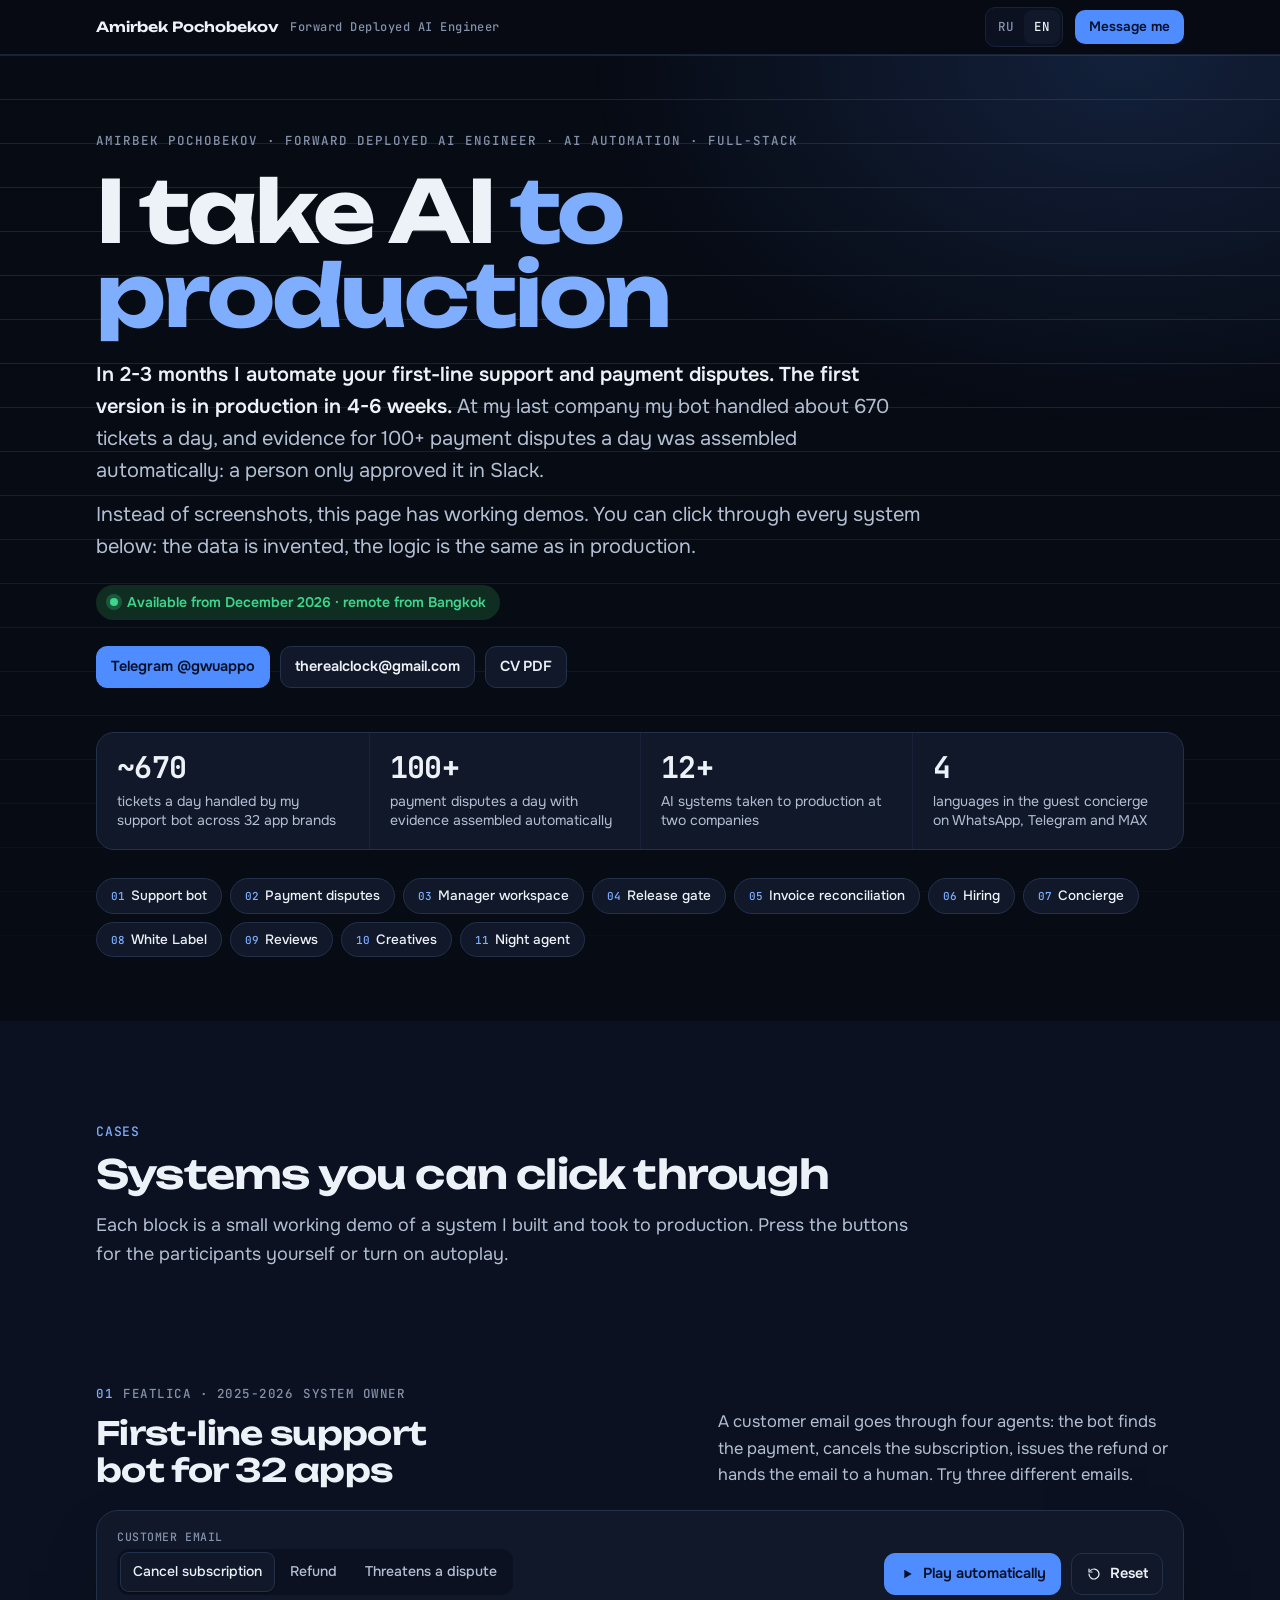
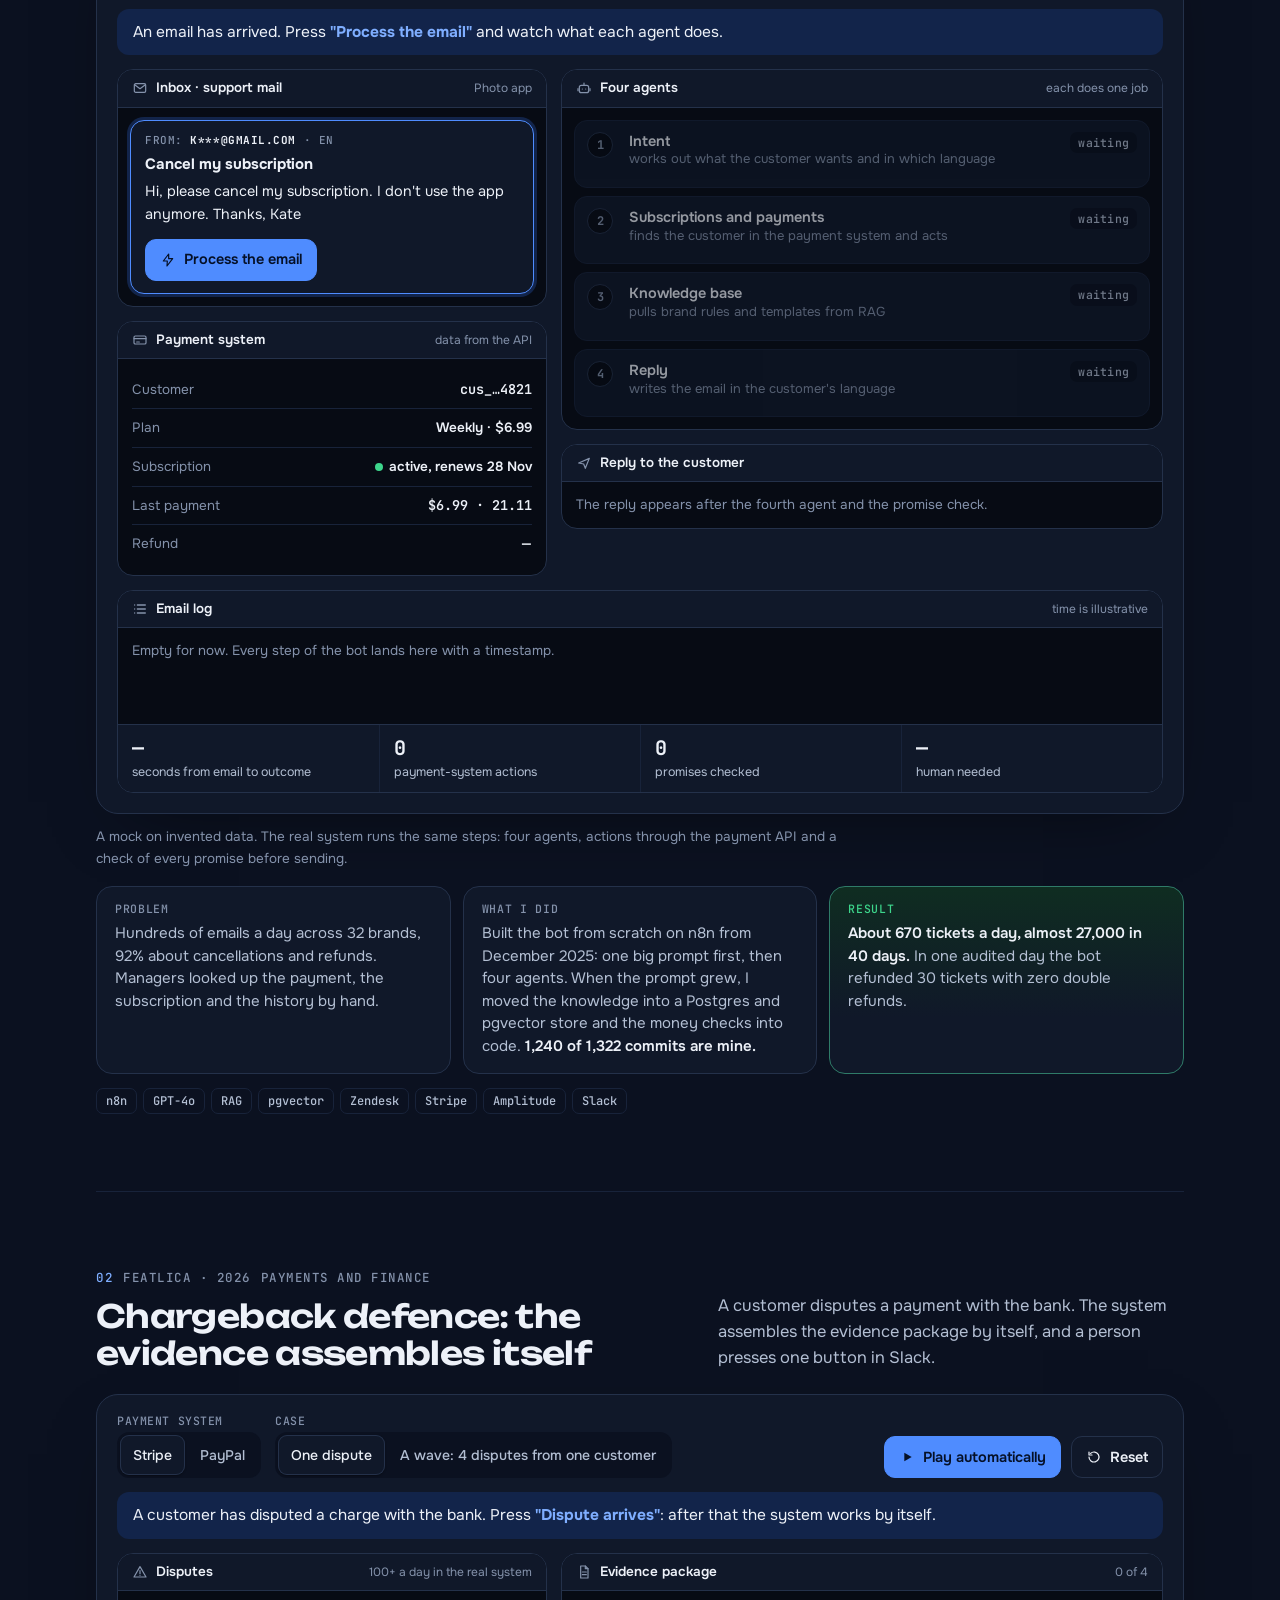
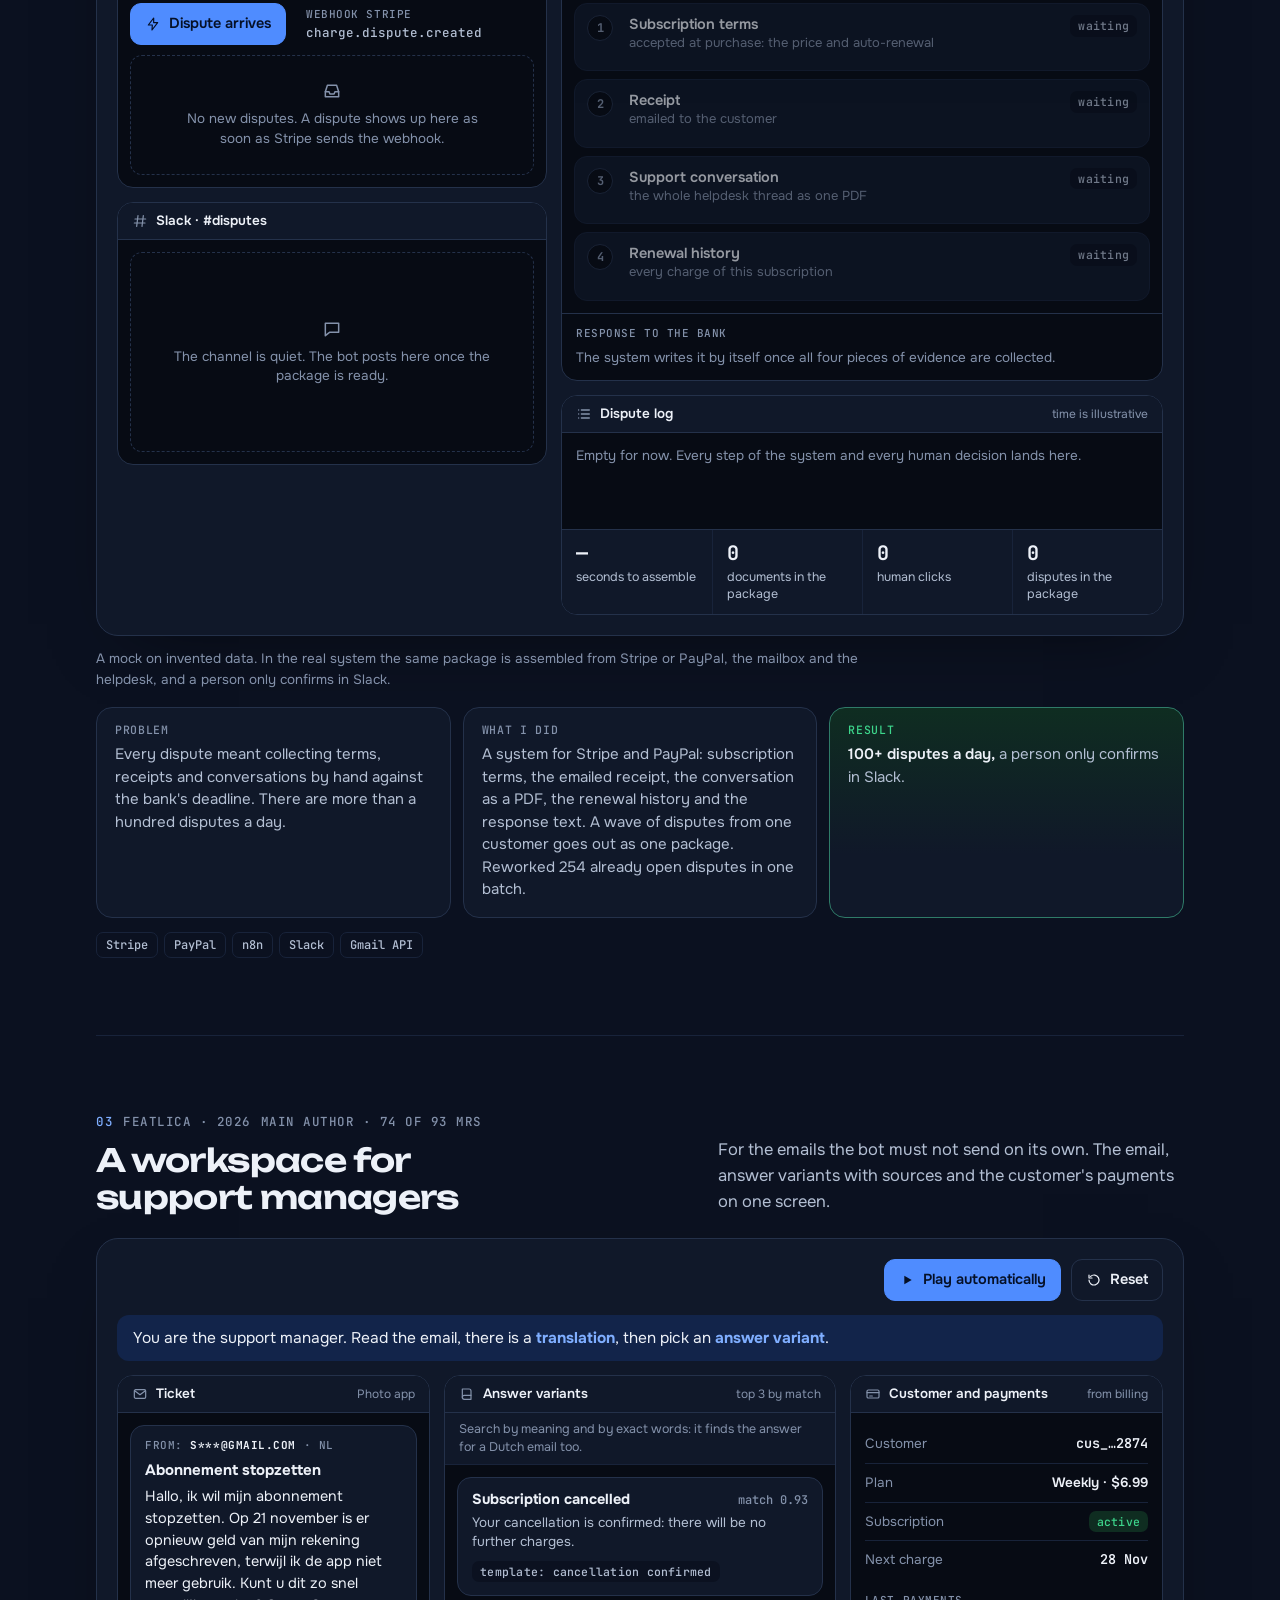
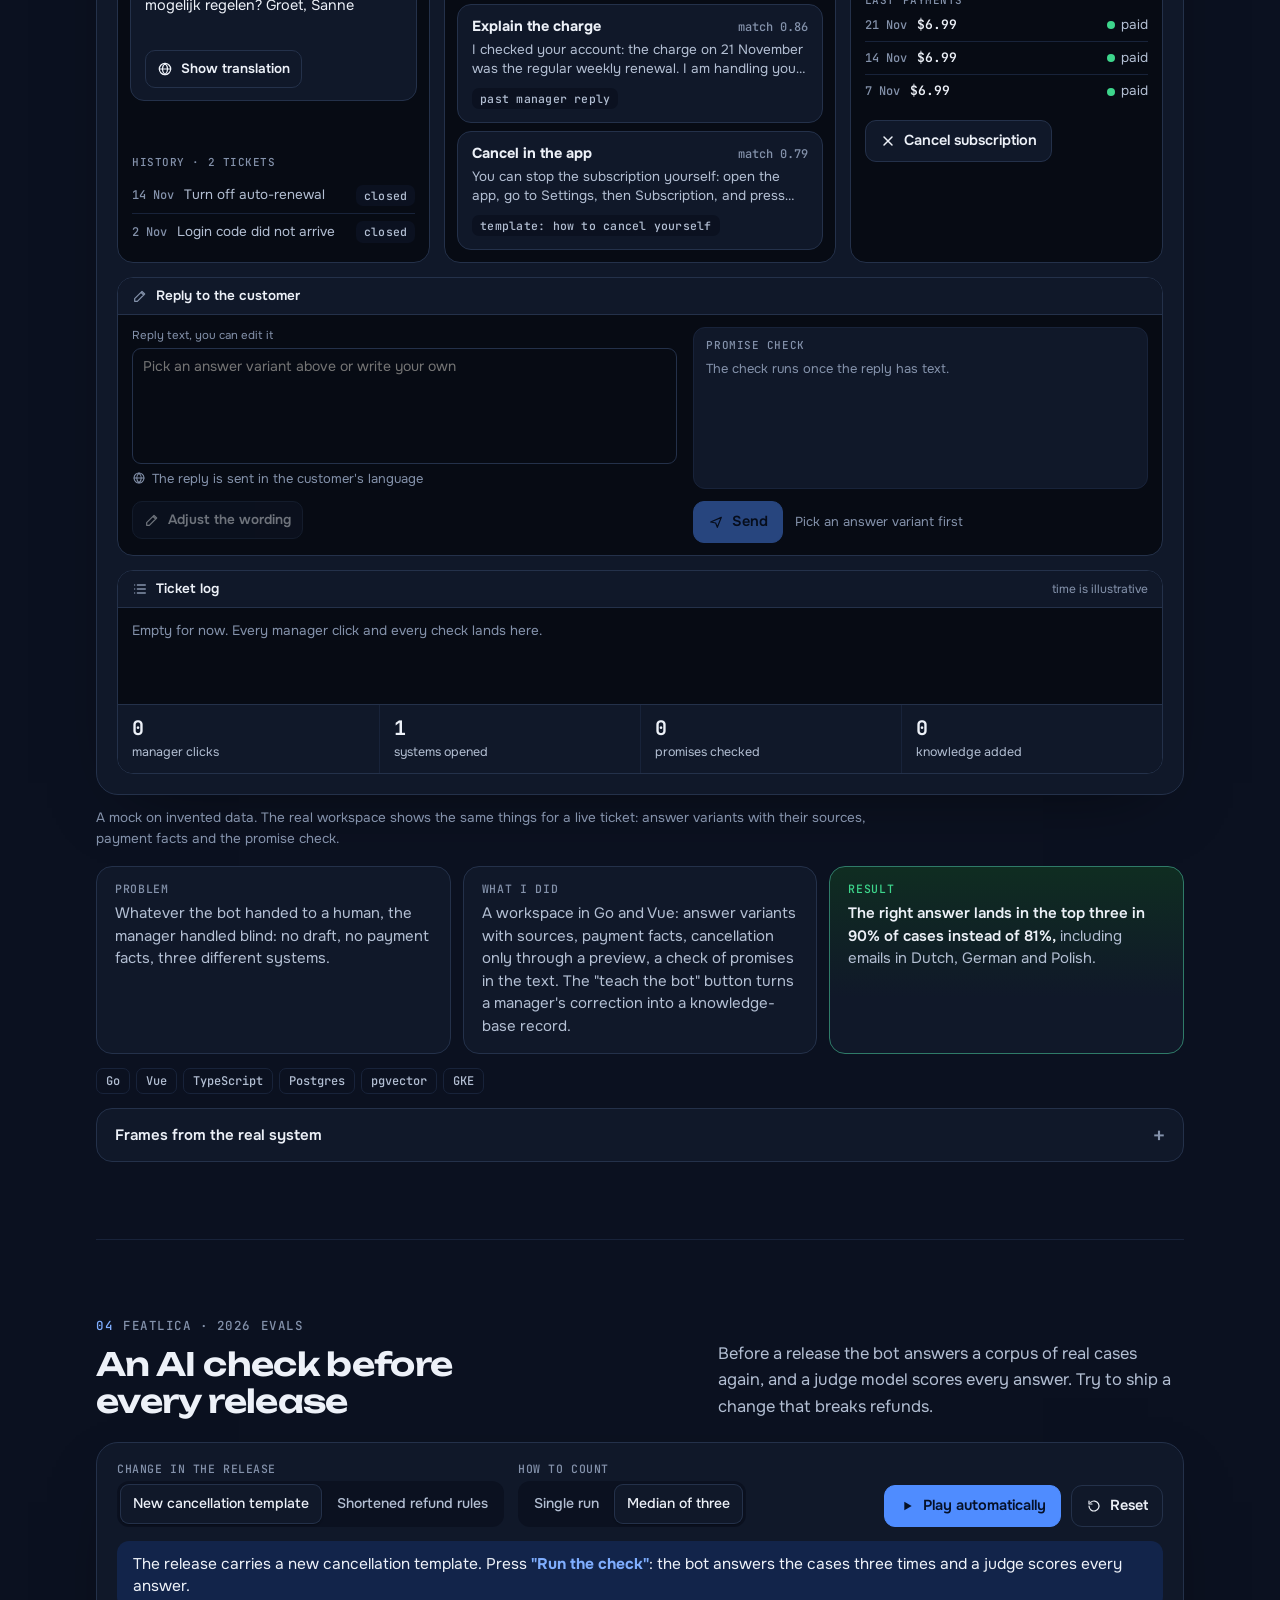
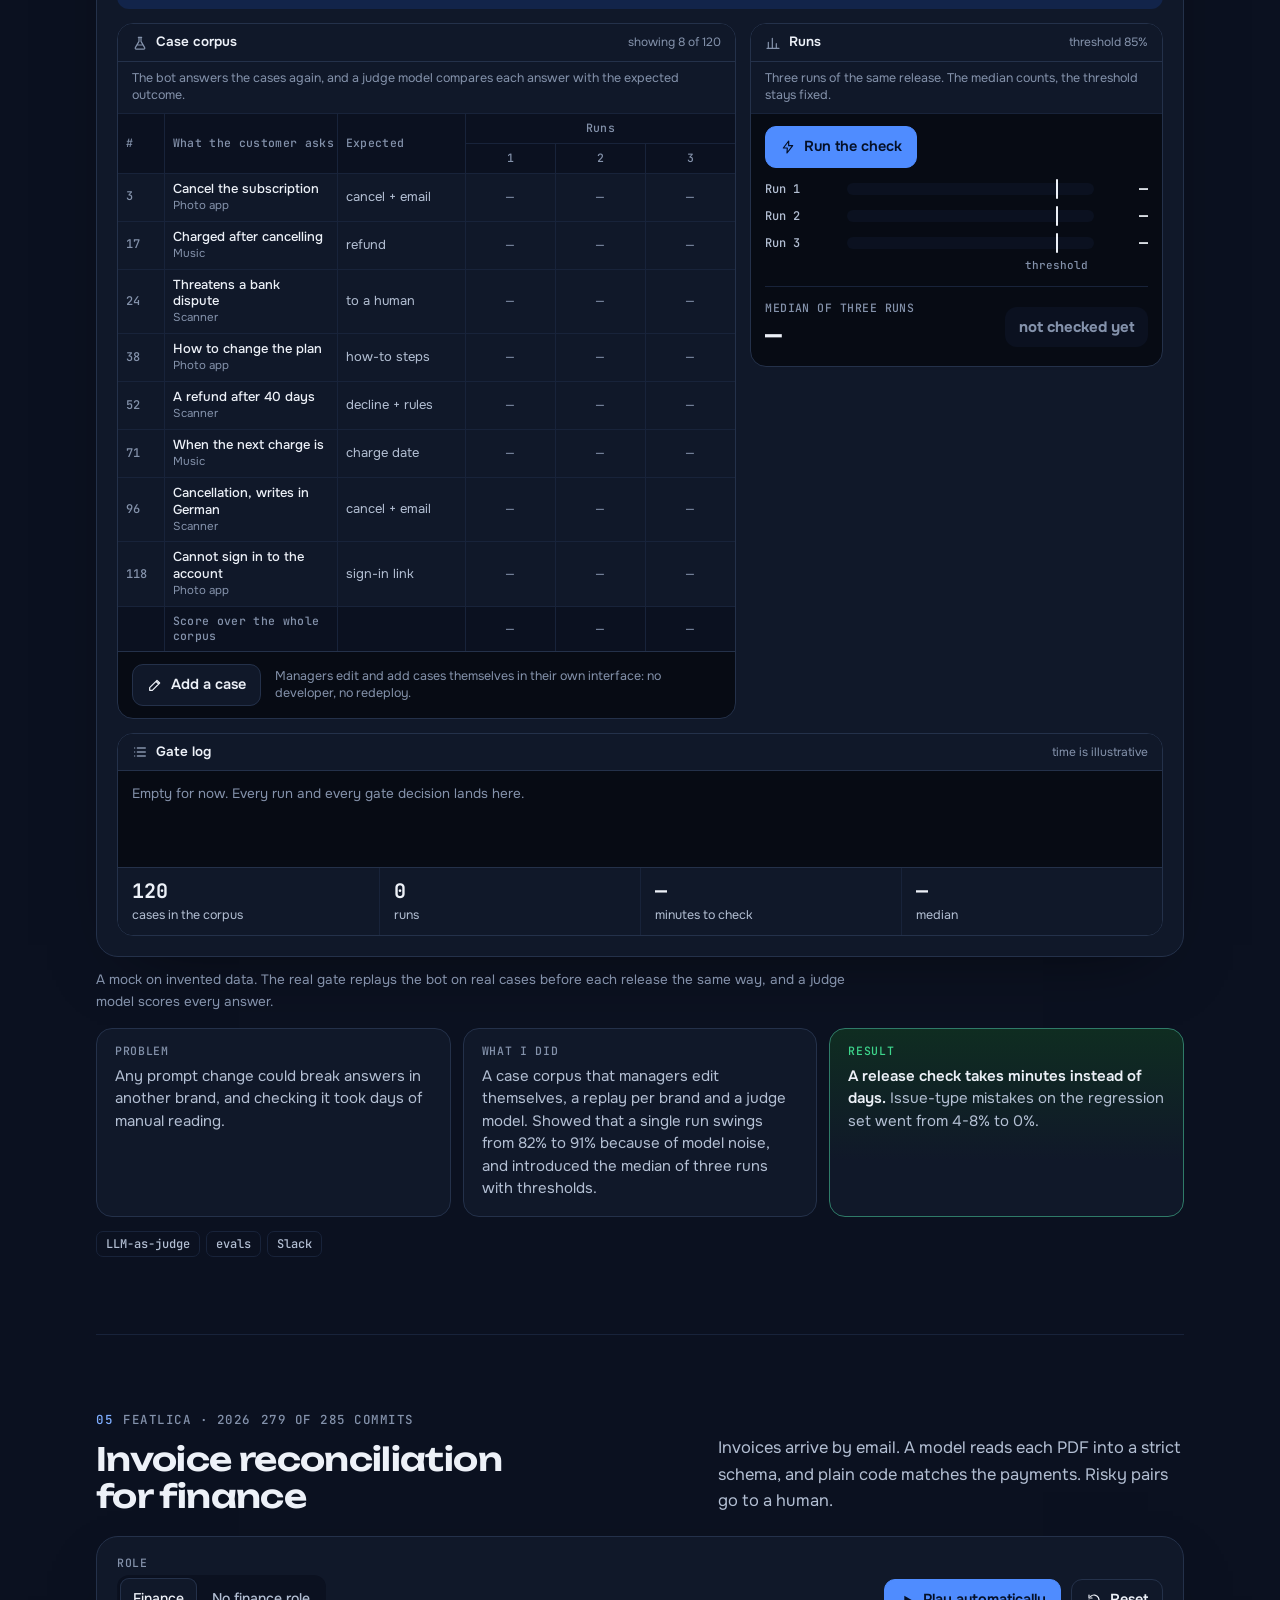
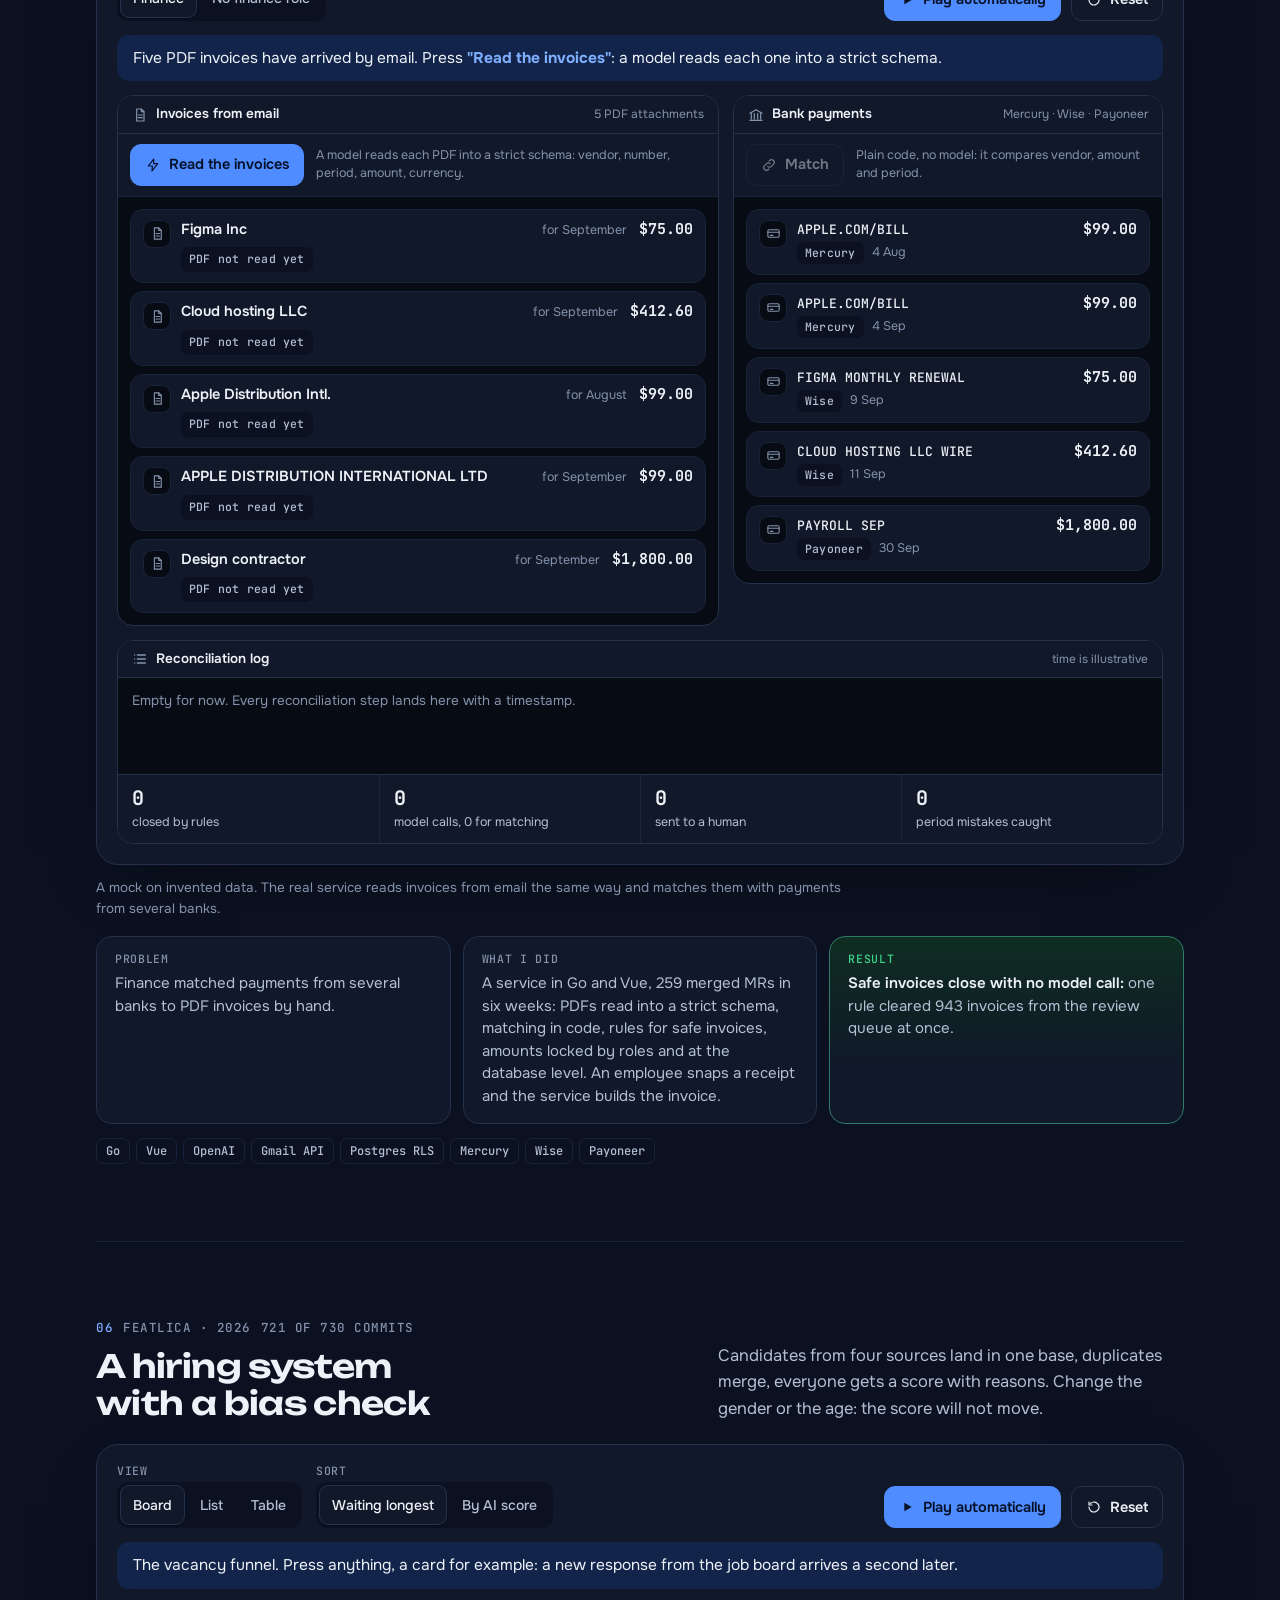
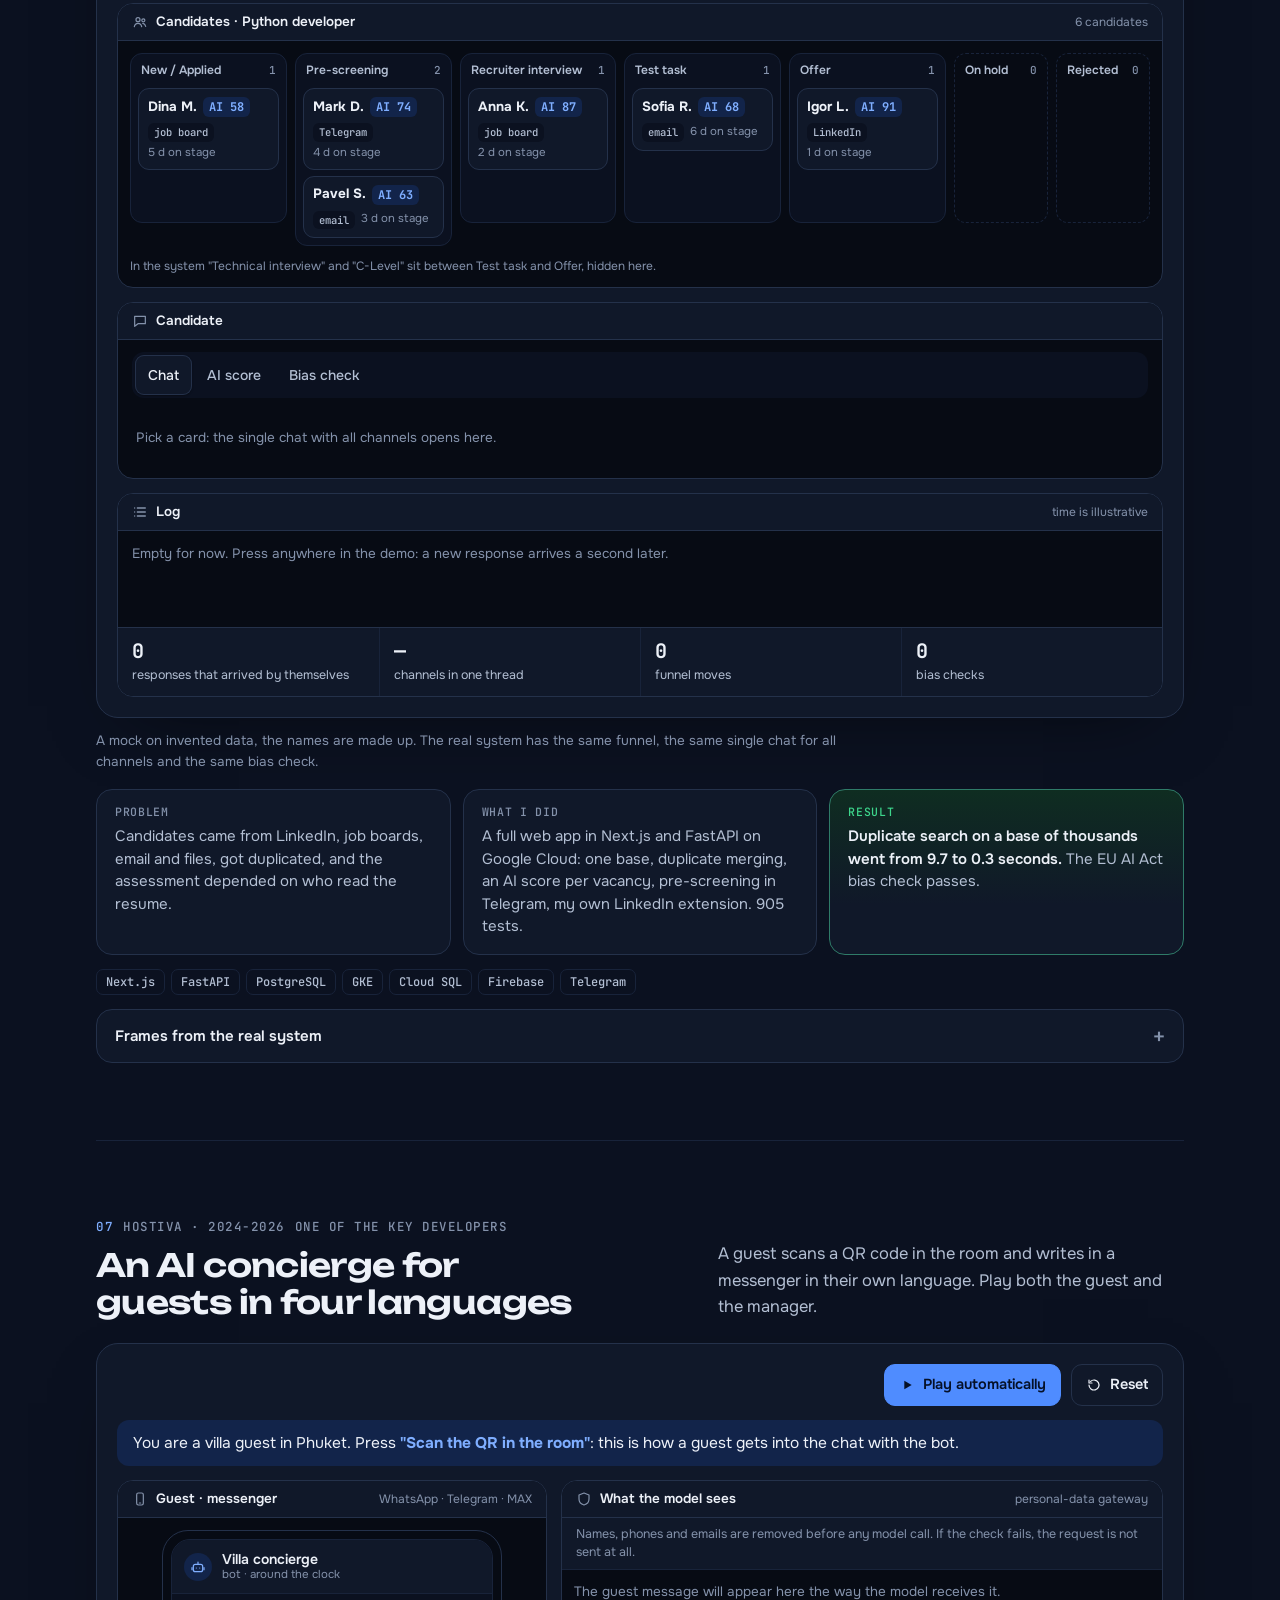
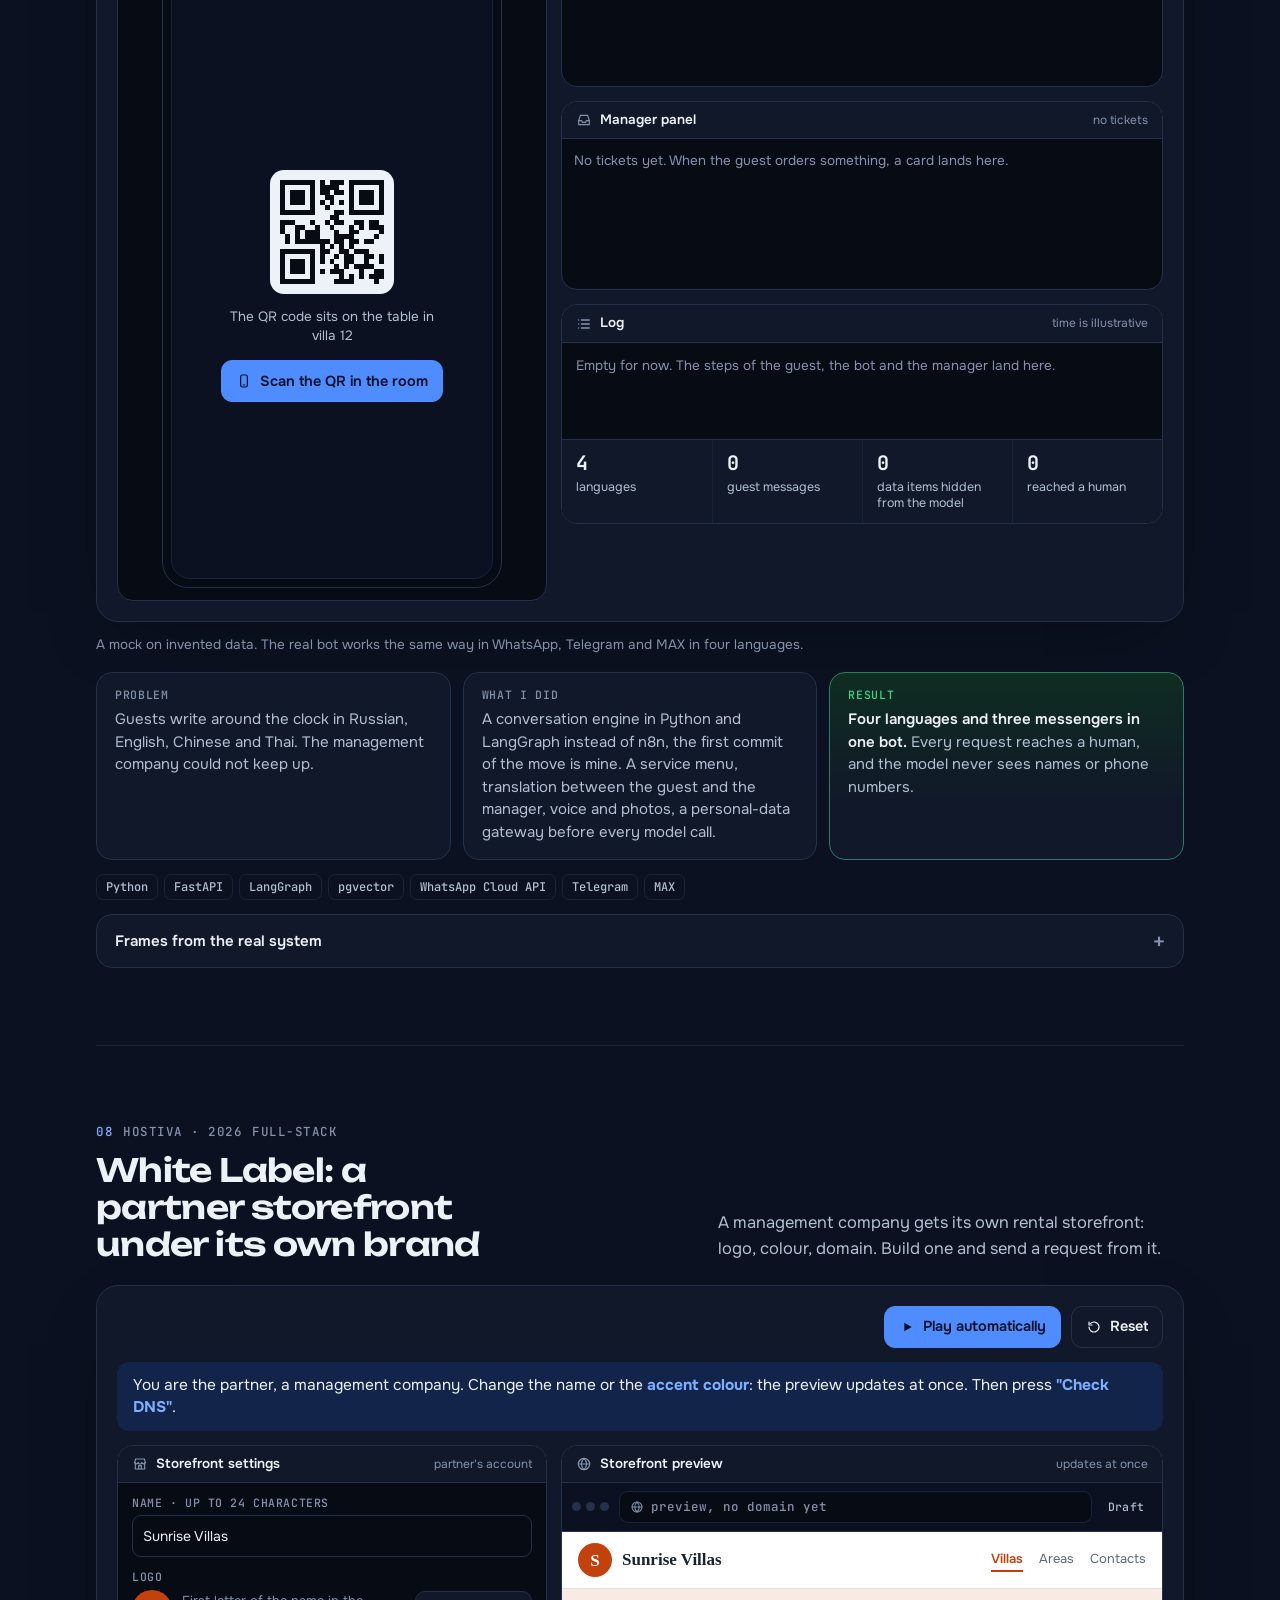
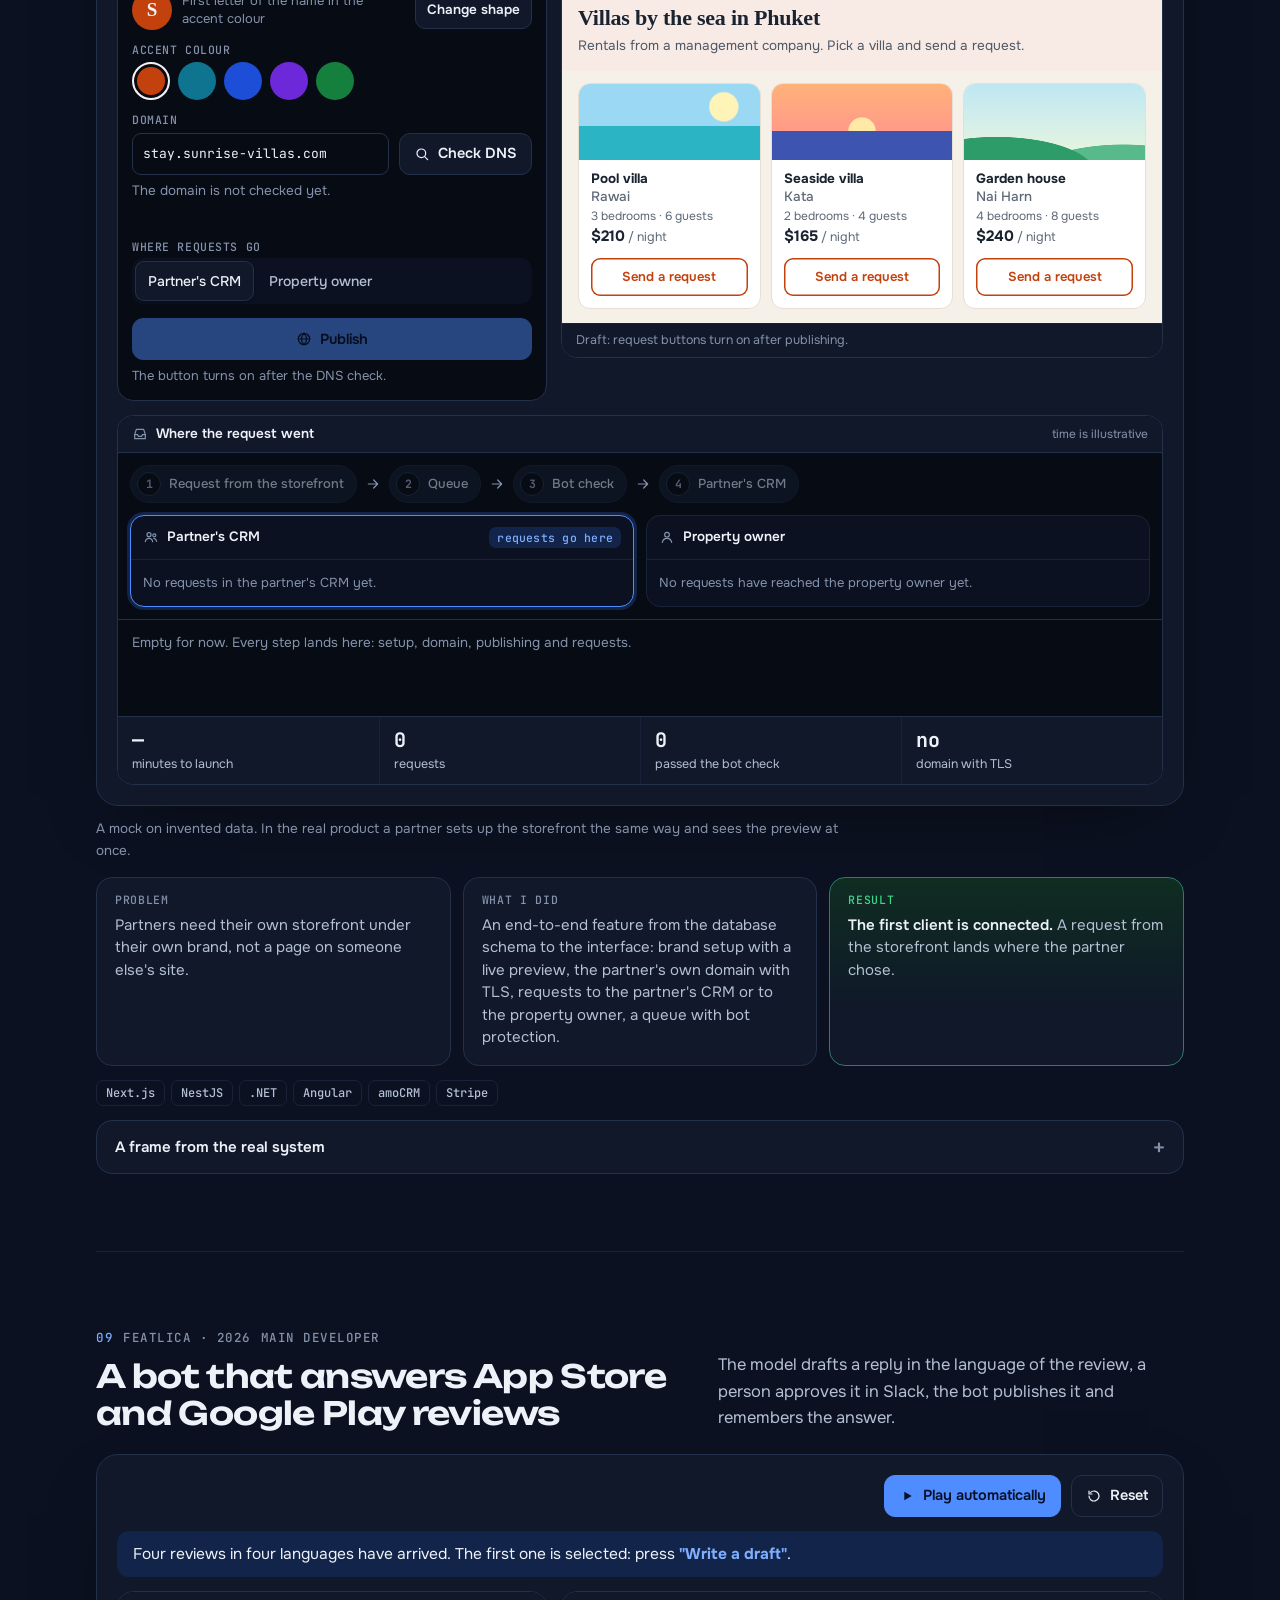
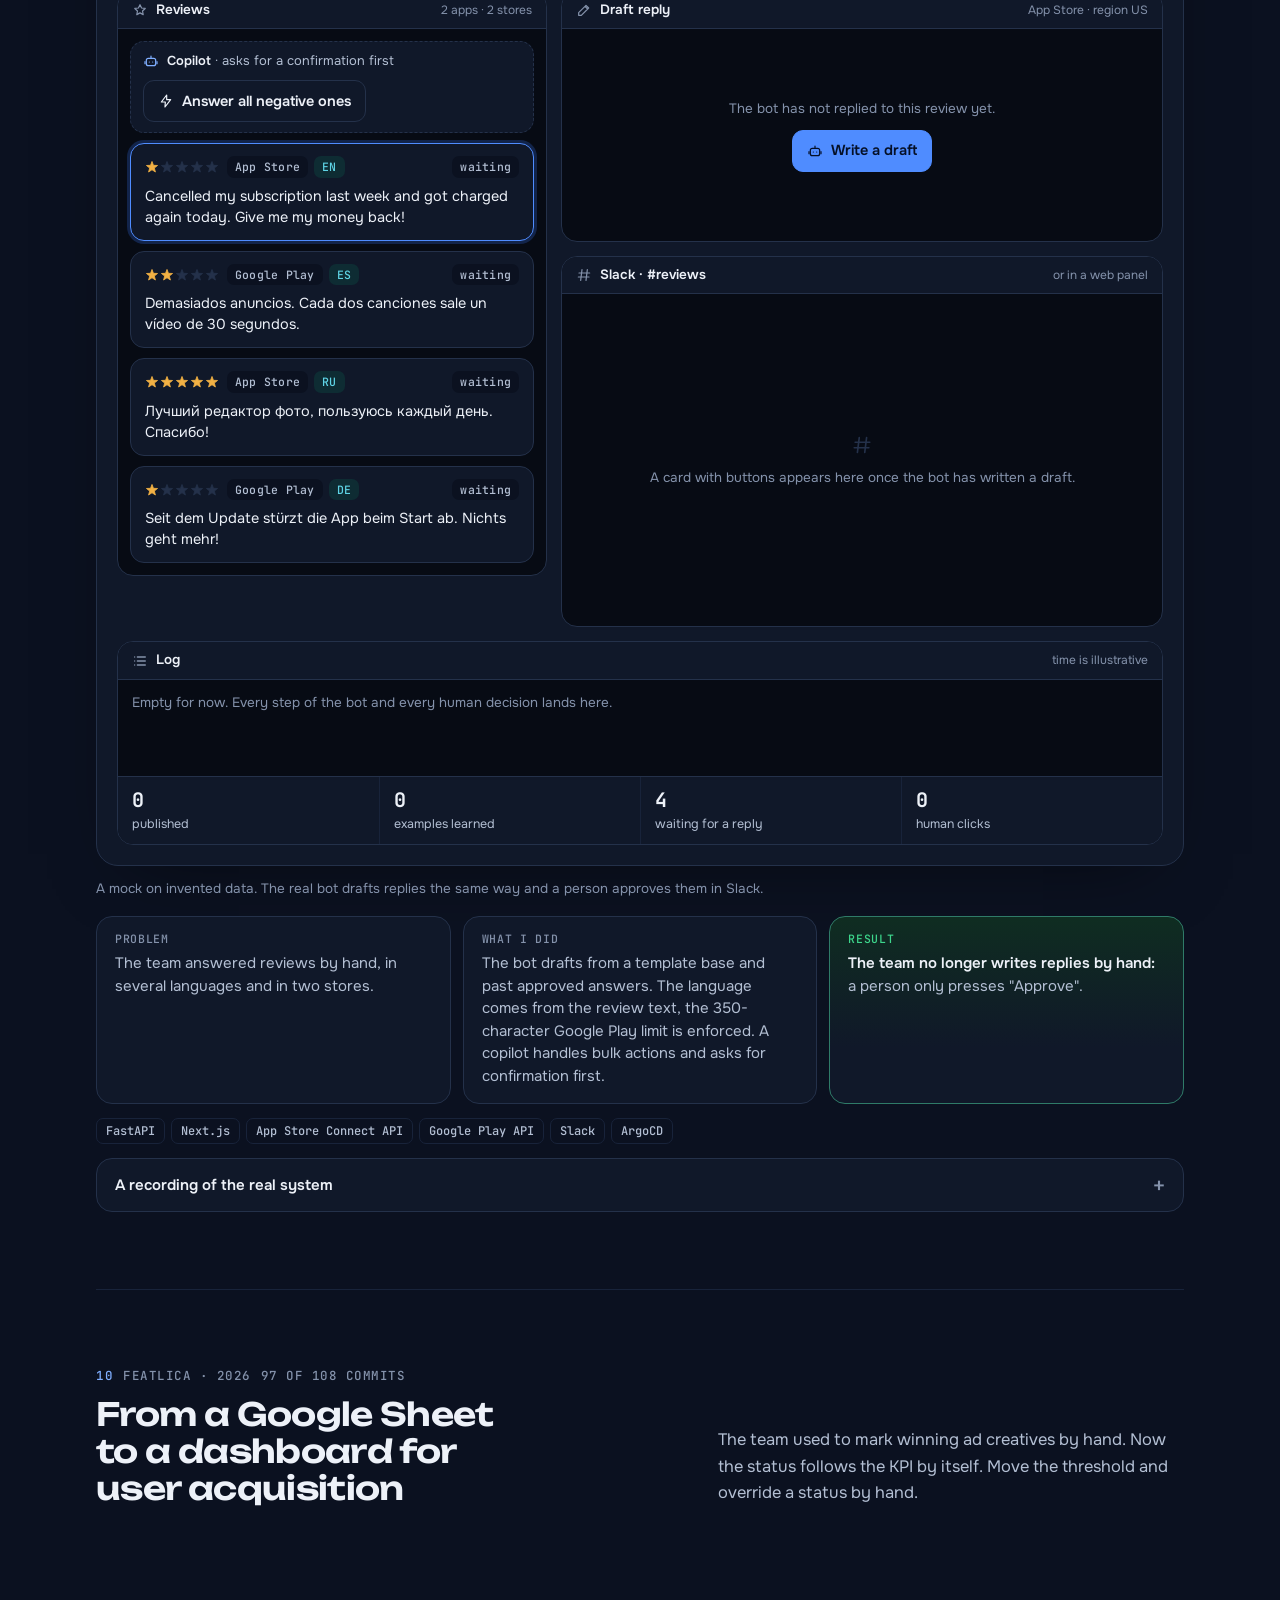
==== commit b64b90ed: "Stop/continue for demos, deeper hiring demo, hero timeline Co-Authored-By: Claude Opus 5.5 <noreply@" ====
--- a/index.html
+++ b/index.html
@@ -32,8 +32,8 @@
 <section class="hero"><div class="wrap">
   <p class="kicker"><span lang="ru">Амирбек Почобеков · Forward Deployed AI Engineer · AI-автоматизация · full-stack</span><span lang="en">Amirbek Pochobekov · Forward Deployed AI Engineer · AI automation · full-stack</span></p>
   <h1><span lang="ru">Довожу AI <em>до прода</em></span><span lang="en">I take AI <em>to production</em></span></h1>
-  <p class="lead" lang="ru"><b>За 2-3 месяца автоматизирую первую линию поддержки и споры по платежам.</b> В прошлой компании мой бот закрывал около 670 обращений в день, а доказательства по 100+ спорам в день собирались сами: человек только подтверждал в Slack.</p>
-  <p class="lead" lang="en"><b>In 2-3 months I automate your first-line support and payment disputes.</b> At my last company my bot handled about 670 tickets a day, and evidence for 100+ payment disputes a day was assembled automatically: a person only approved it in Slack.</p>
+  <p class="lead" lang="ru"><b>За 2-3 месяца автоматизирую первую линию поддержки и споры по платежам. Первая версия работает в проде уже через 4-6 недель.</b> В прошлой компании мой бот закрывал около 670 обращений в день, а доказательства по 100+ спорам в день собирались сами: человек только подтверждал в Slack.</p>
+  <p class="lead" lang="en"><b>In 2-3 months I automate your first-line support and payment disputes. The first version is in production in 4-6 weeks.</b> At my last company my bot handled about 670 tickets a day, and evidence for 100+ payment disputes a day was assembled automatically: a person only approved it in Slack.</p>
   <p class="lead" lang="ru" style="margin-top:12px">Вместо скриншотов здесь рабочие демо. Каждую систему ниже можно понажимать: данные выдуманы, логика та же, что в проде.</p>
   <p class="lead" lang="en" style="margin-top:12px">Instead of screenshots, this page has working demos. You can click through every system below: the data is invented, the logic is the same as in production.</p>
   <p class="avail"><span lang="ru">Свободен с декабря 2026 · удалённо из Бангкока</span><span lang="en">Available from December 2026 · remote from Bangkok</span></p>
--- a/site.css
+++ b/site.css
@@ -171,6 +171,10 @@
 .demo-end{margin-top:14px;padding:14px 16px;border-radius:12px;background:var(--ok-soft);font-size:15.5px;line-height:1.5}
 .demo-end b{color:var(--ok)}
 .demo-cap{margin-top:12px;font-size:13.5px;color:var(--ink3);max-width:86ch}
+/* stays at the bottom of the visible part of a running demo */
+.demo-float{position:sticky;bottom:14px;z-index:6;display:flex;gap:8px;justify-content:center;margin-top:12px;pointer-events:none}
+.demo-float .btn{pointer-events:auto;min-height:44px;padding:10px 18px;border-color:var(--ink3);box-shadow:0 12px 34px -8px rgba(0,0,0,.85),0 0 0 4px color-mix(in srgb,var(--bg) 70%,transparent)}
+.demo-float .btn:not(.btn-acc){background:var(--frame)}
 .auto-press{outline:3px solid var(--acc)!important;outline-offset:3px}
 
 .win{border:1px solid var(--line);border-radius:16px;overflow:hidden;background:var(--bg);min-width:0}
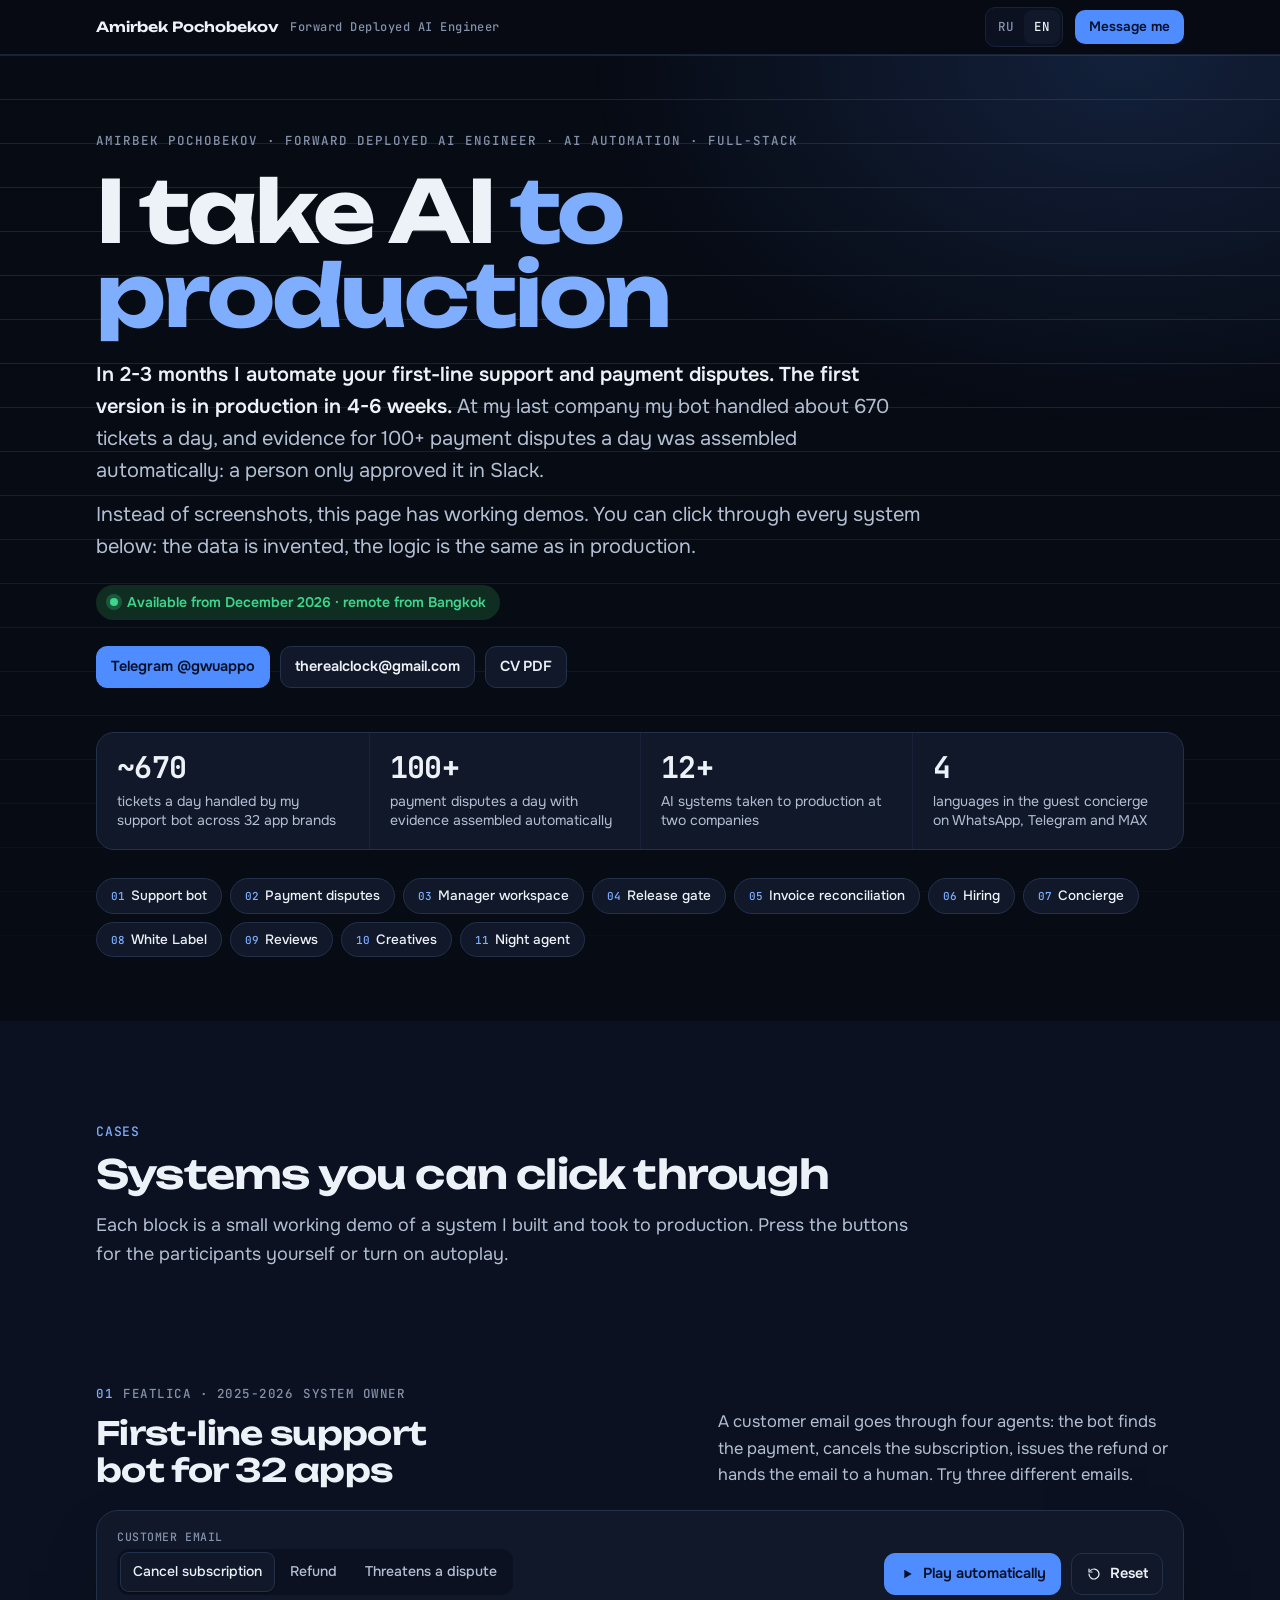
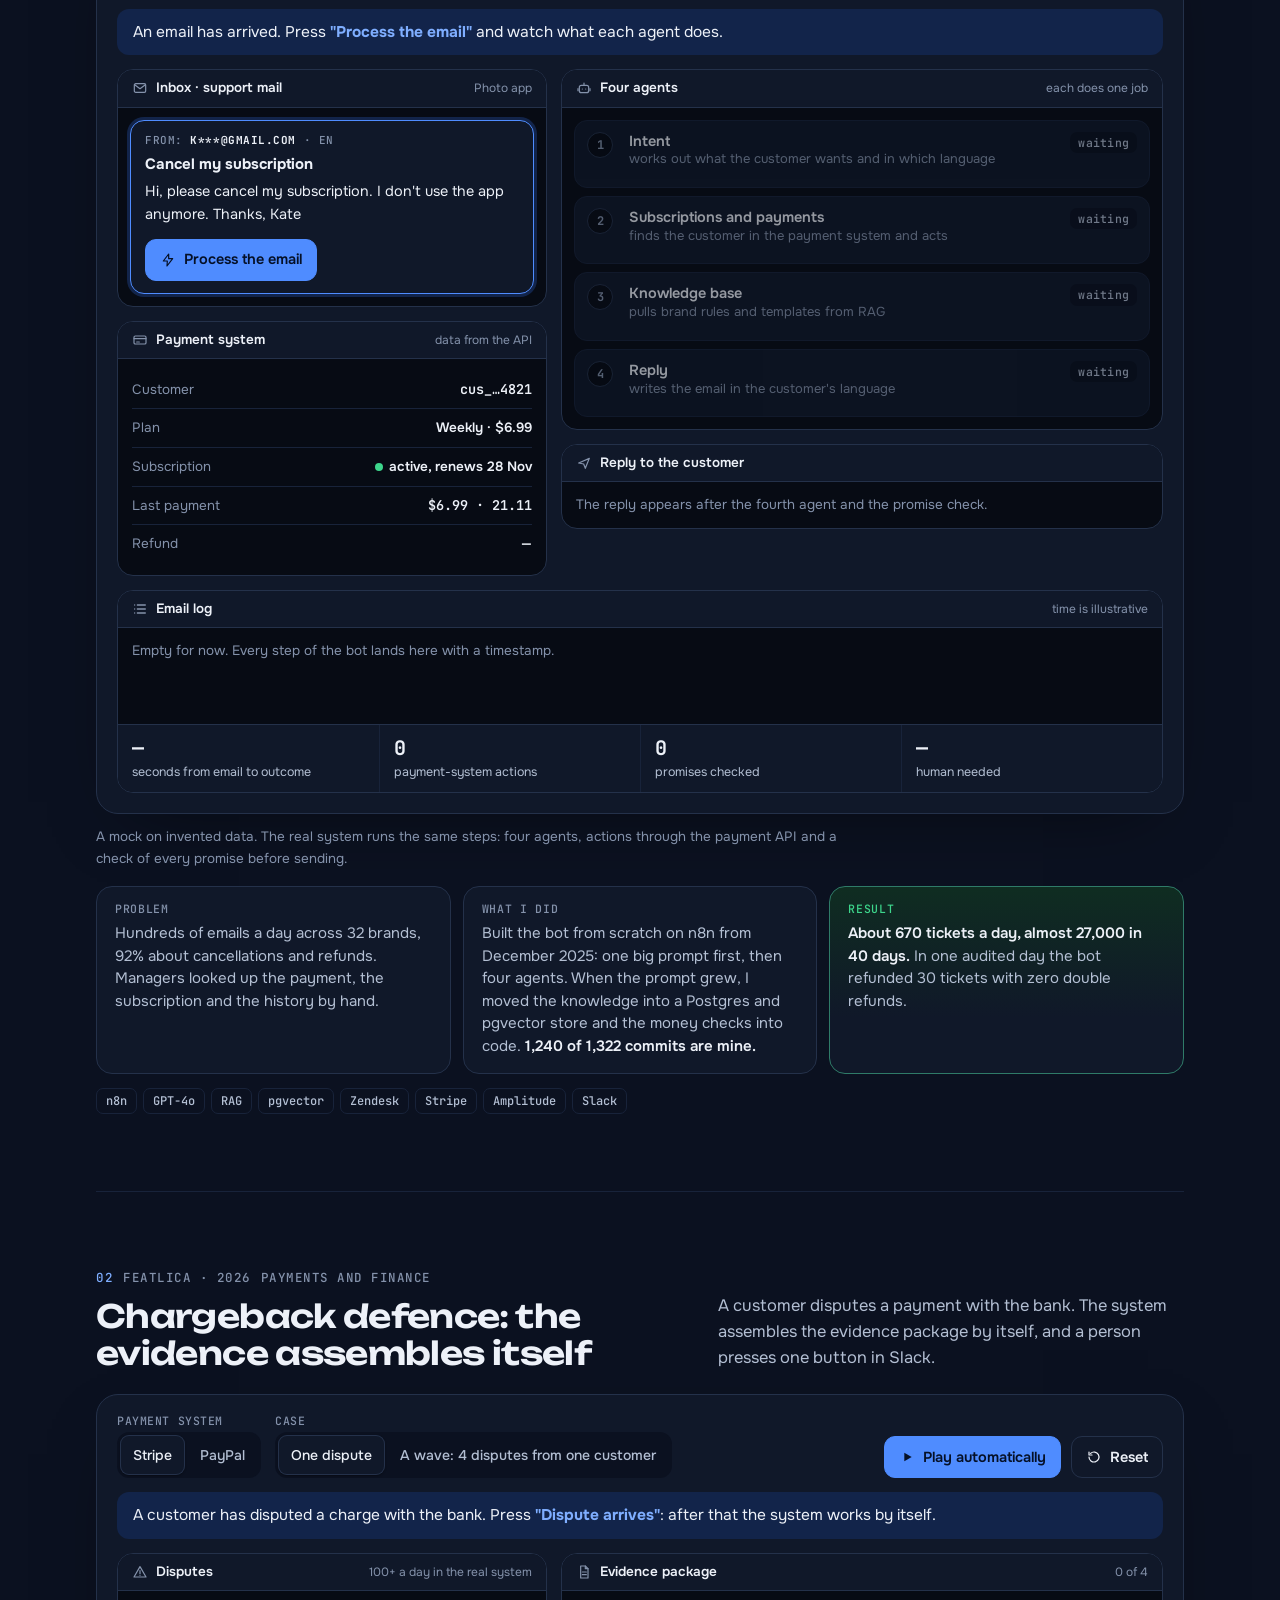
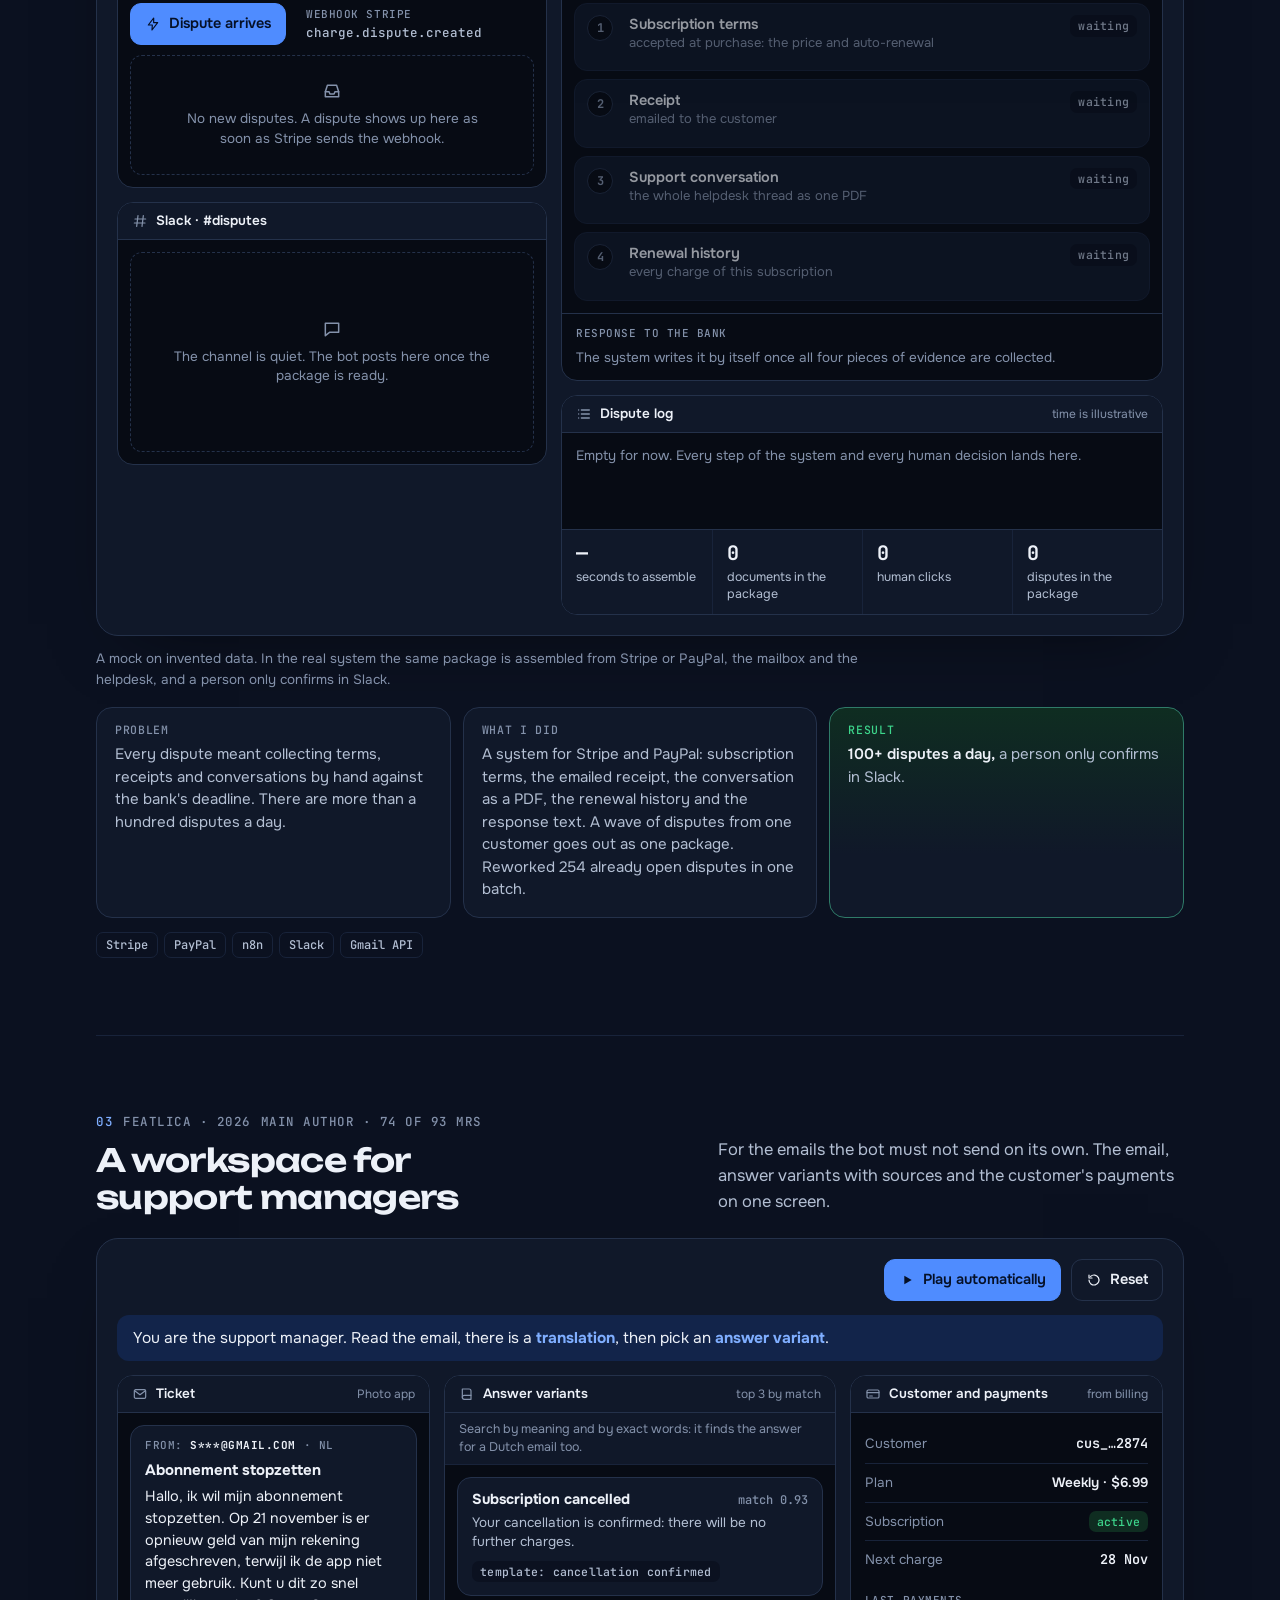
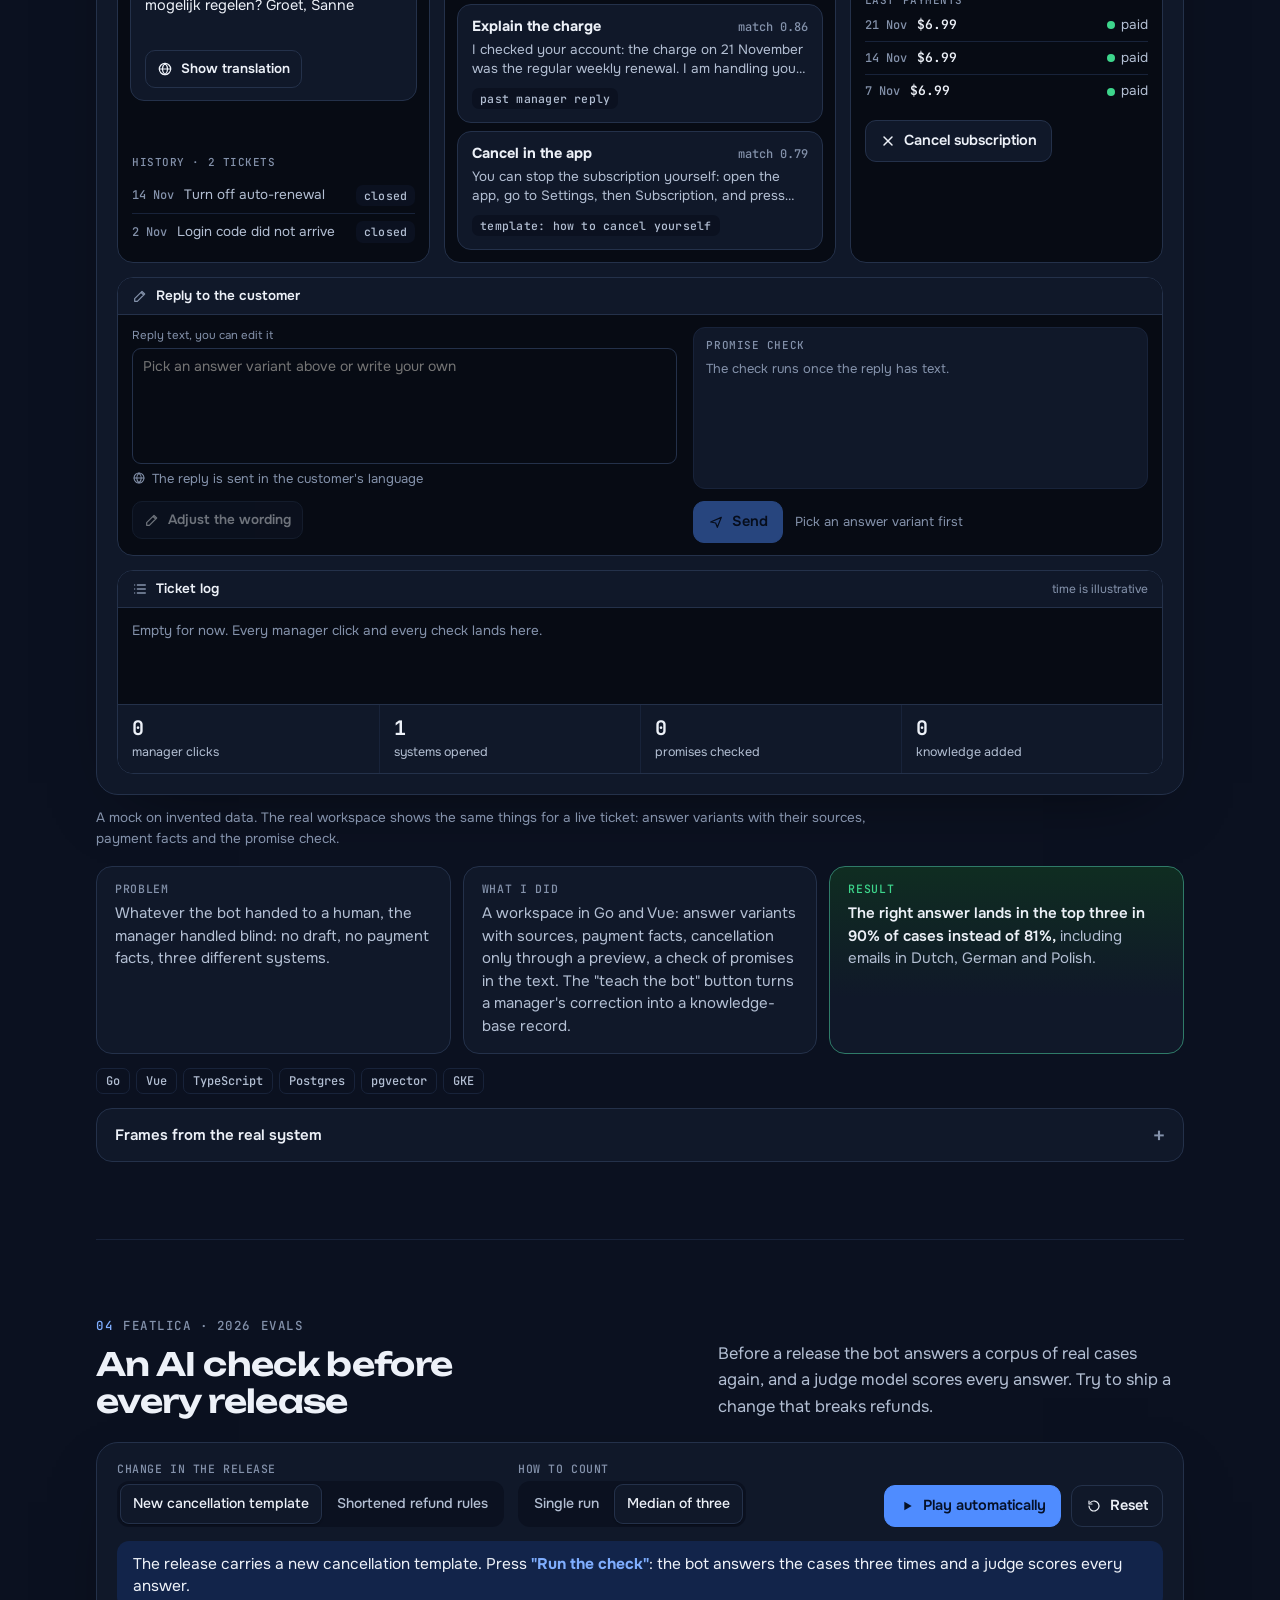
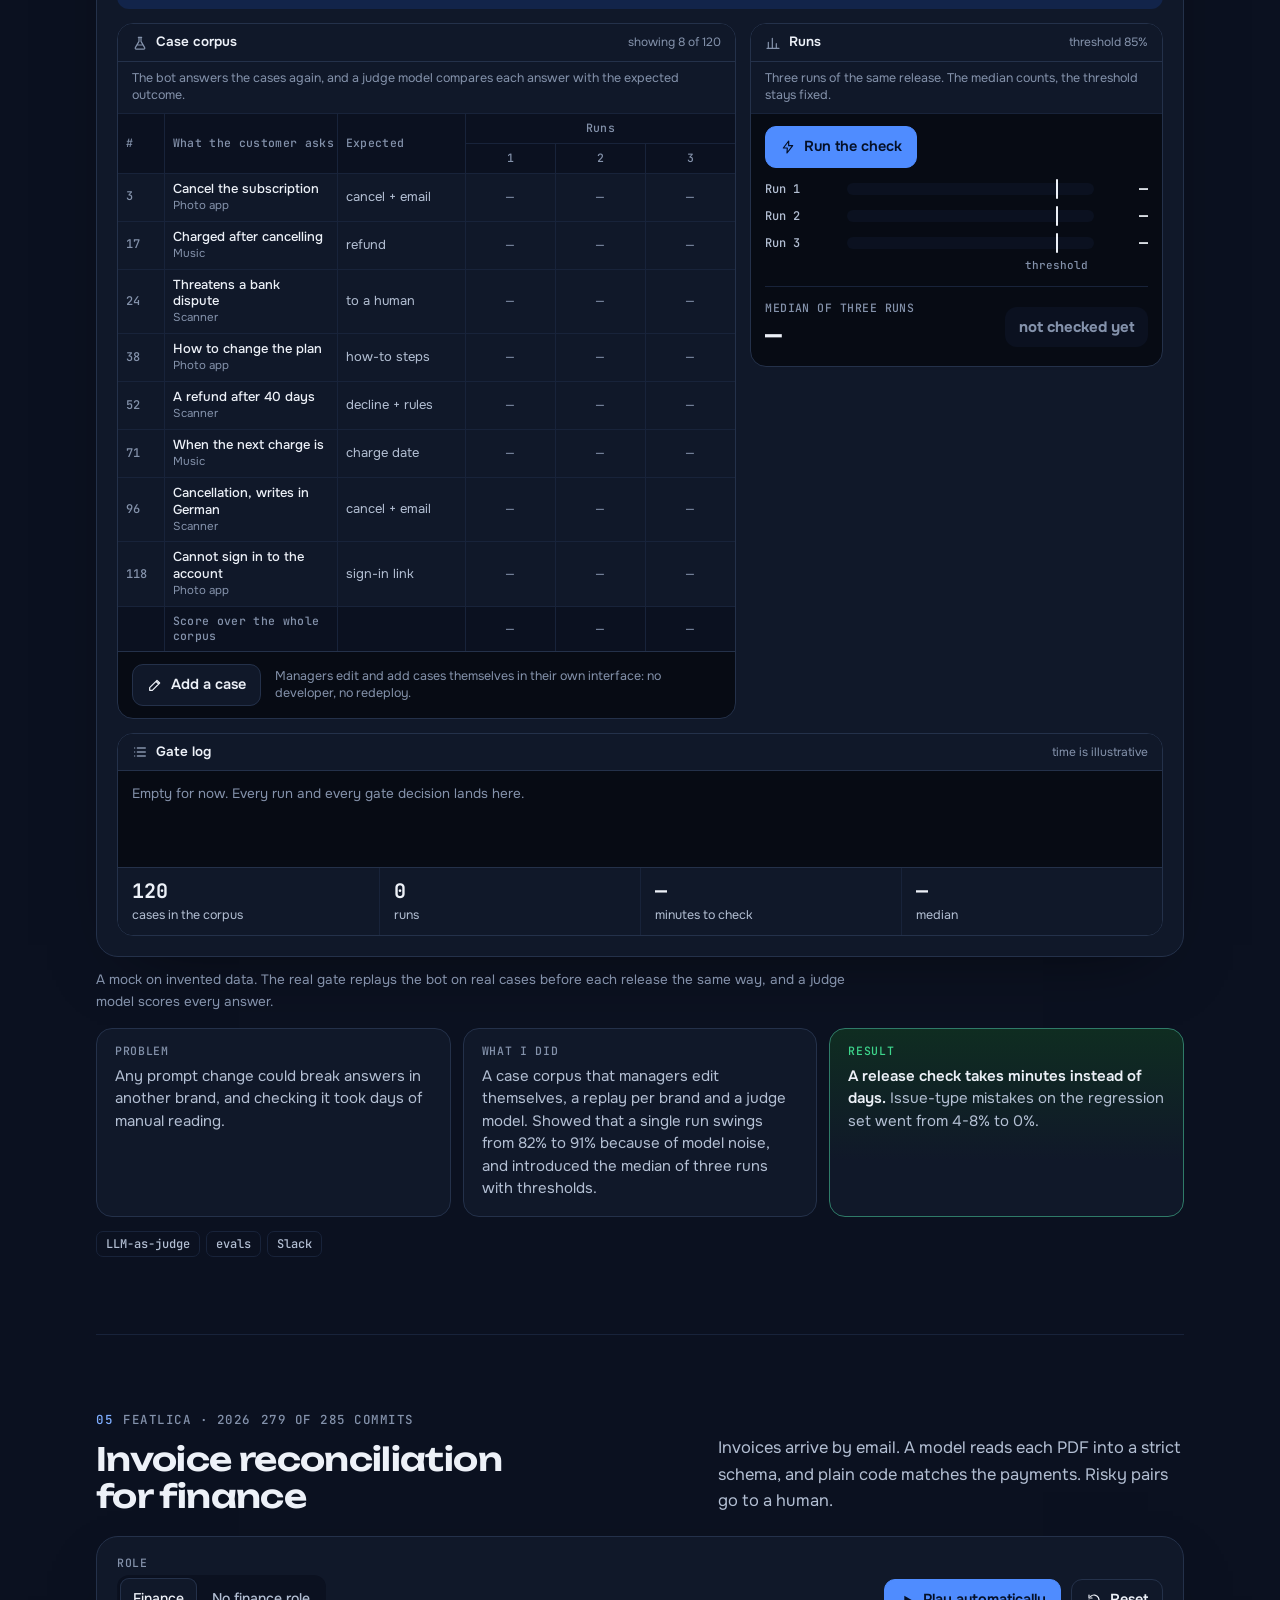
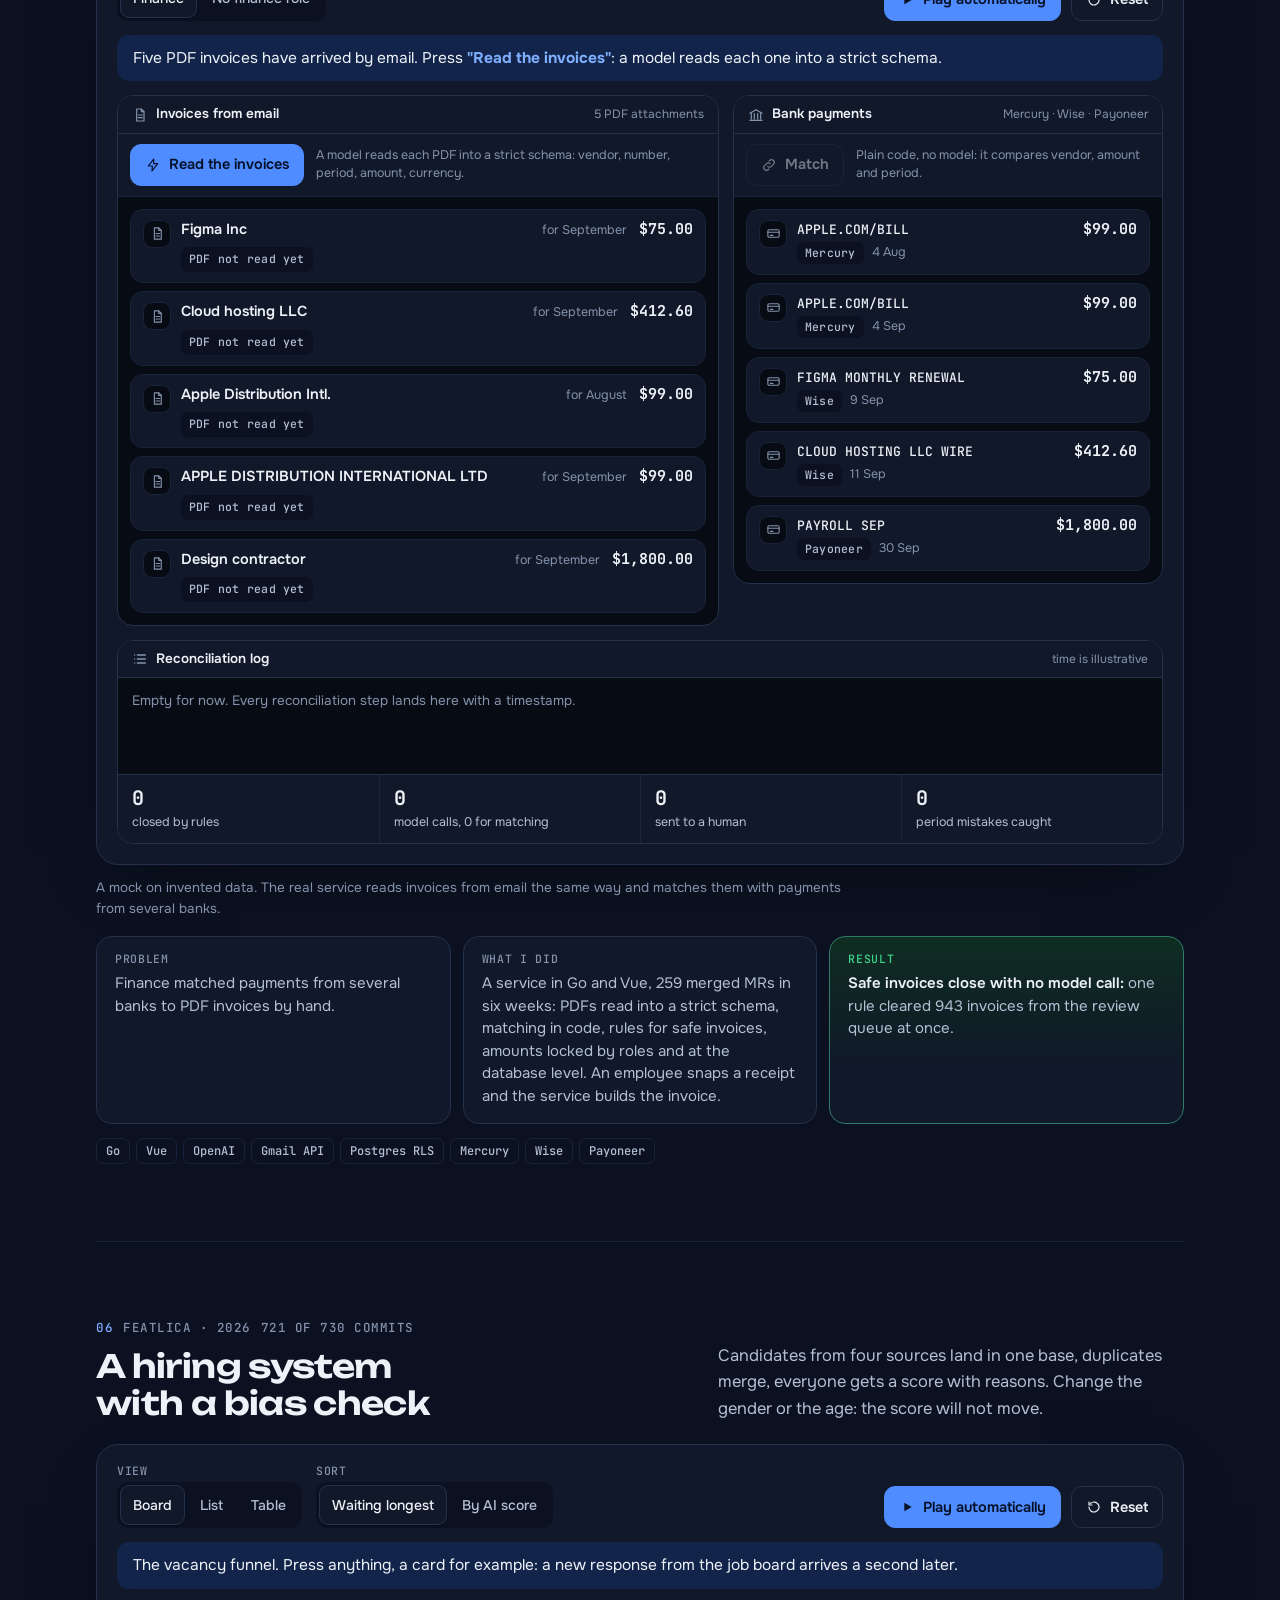
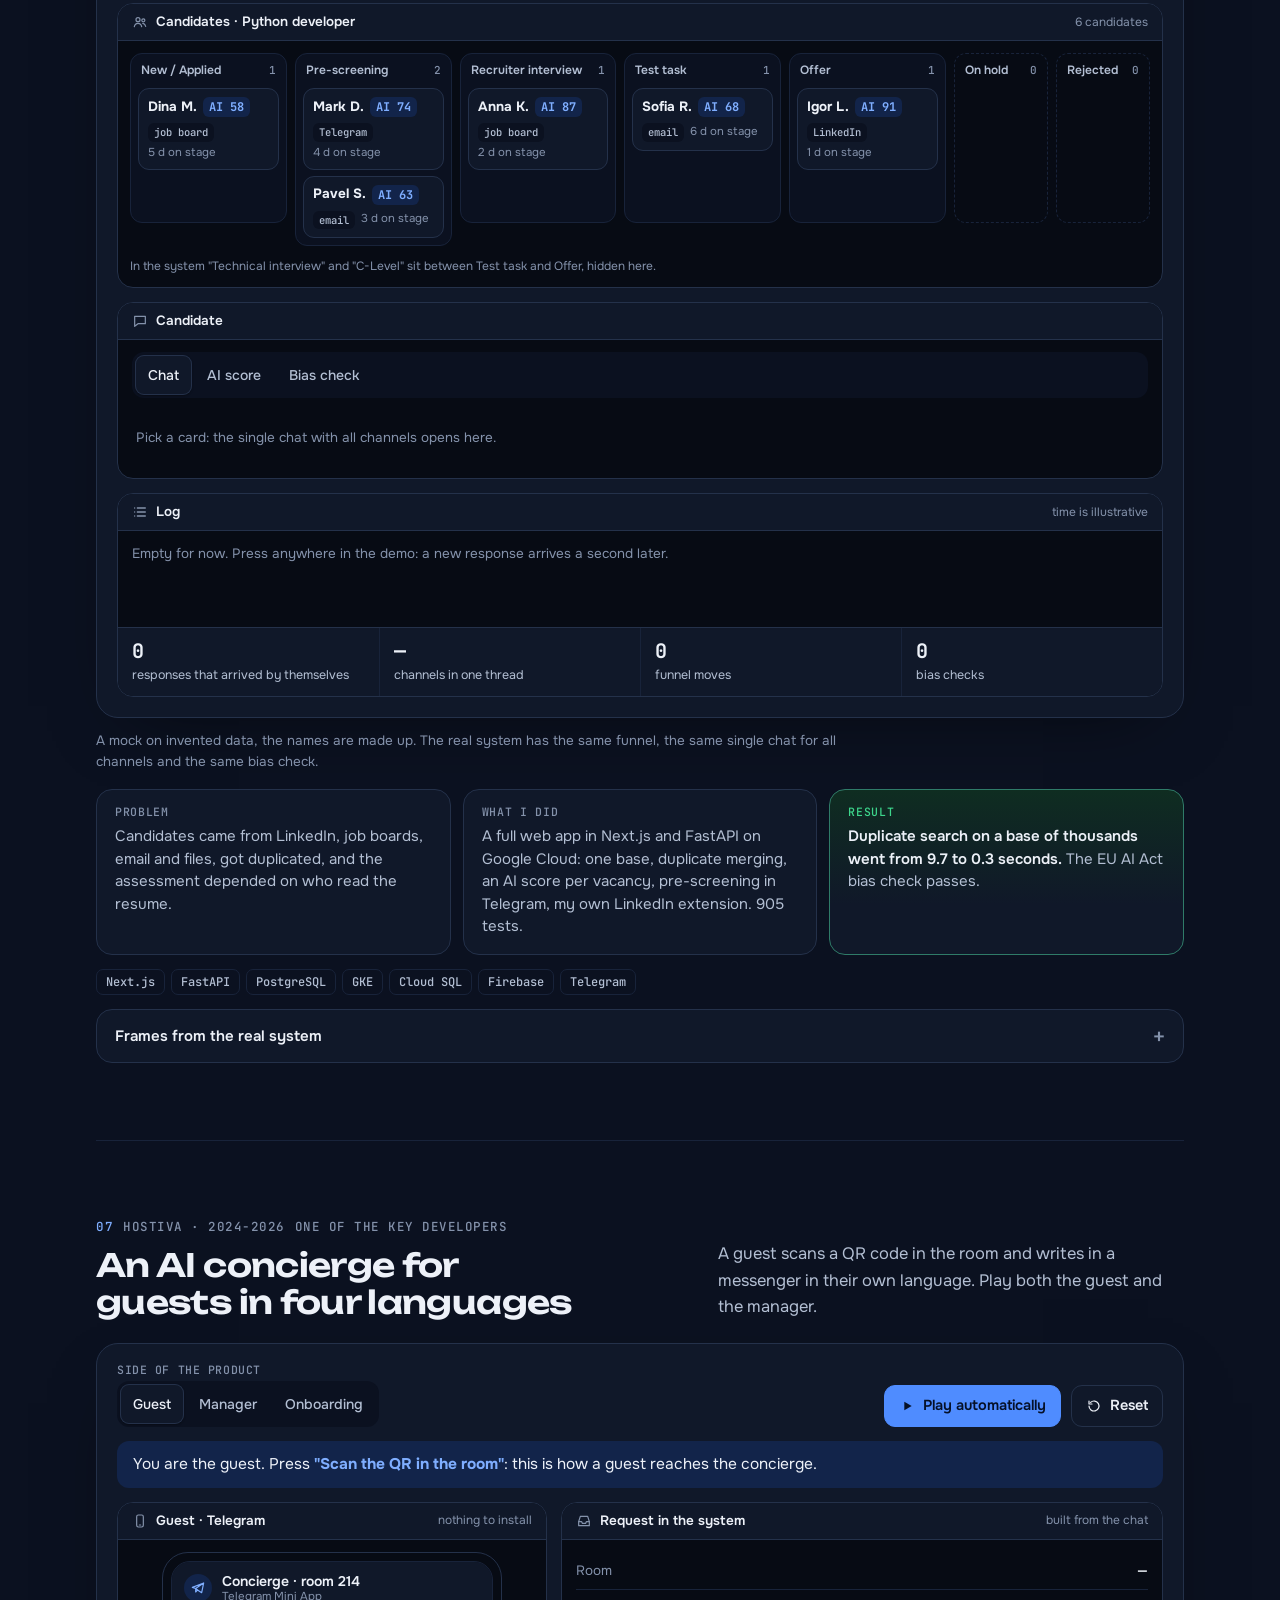
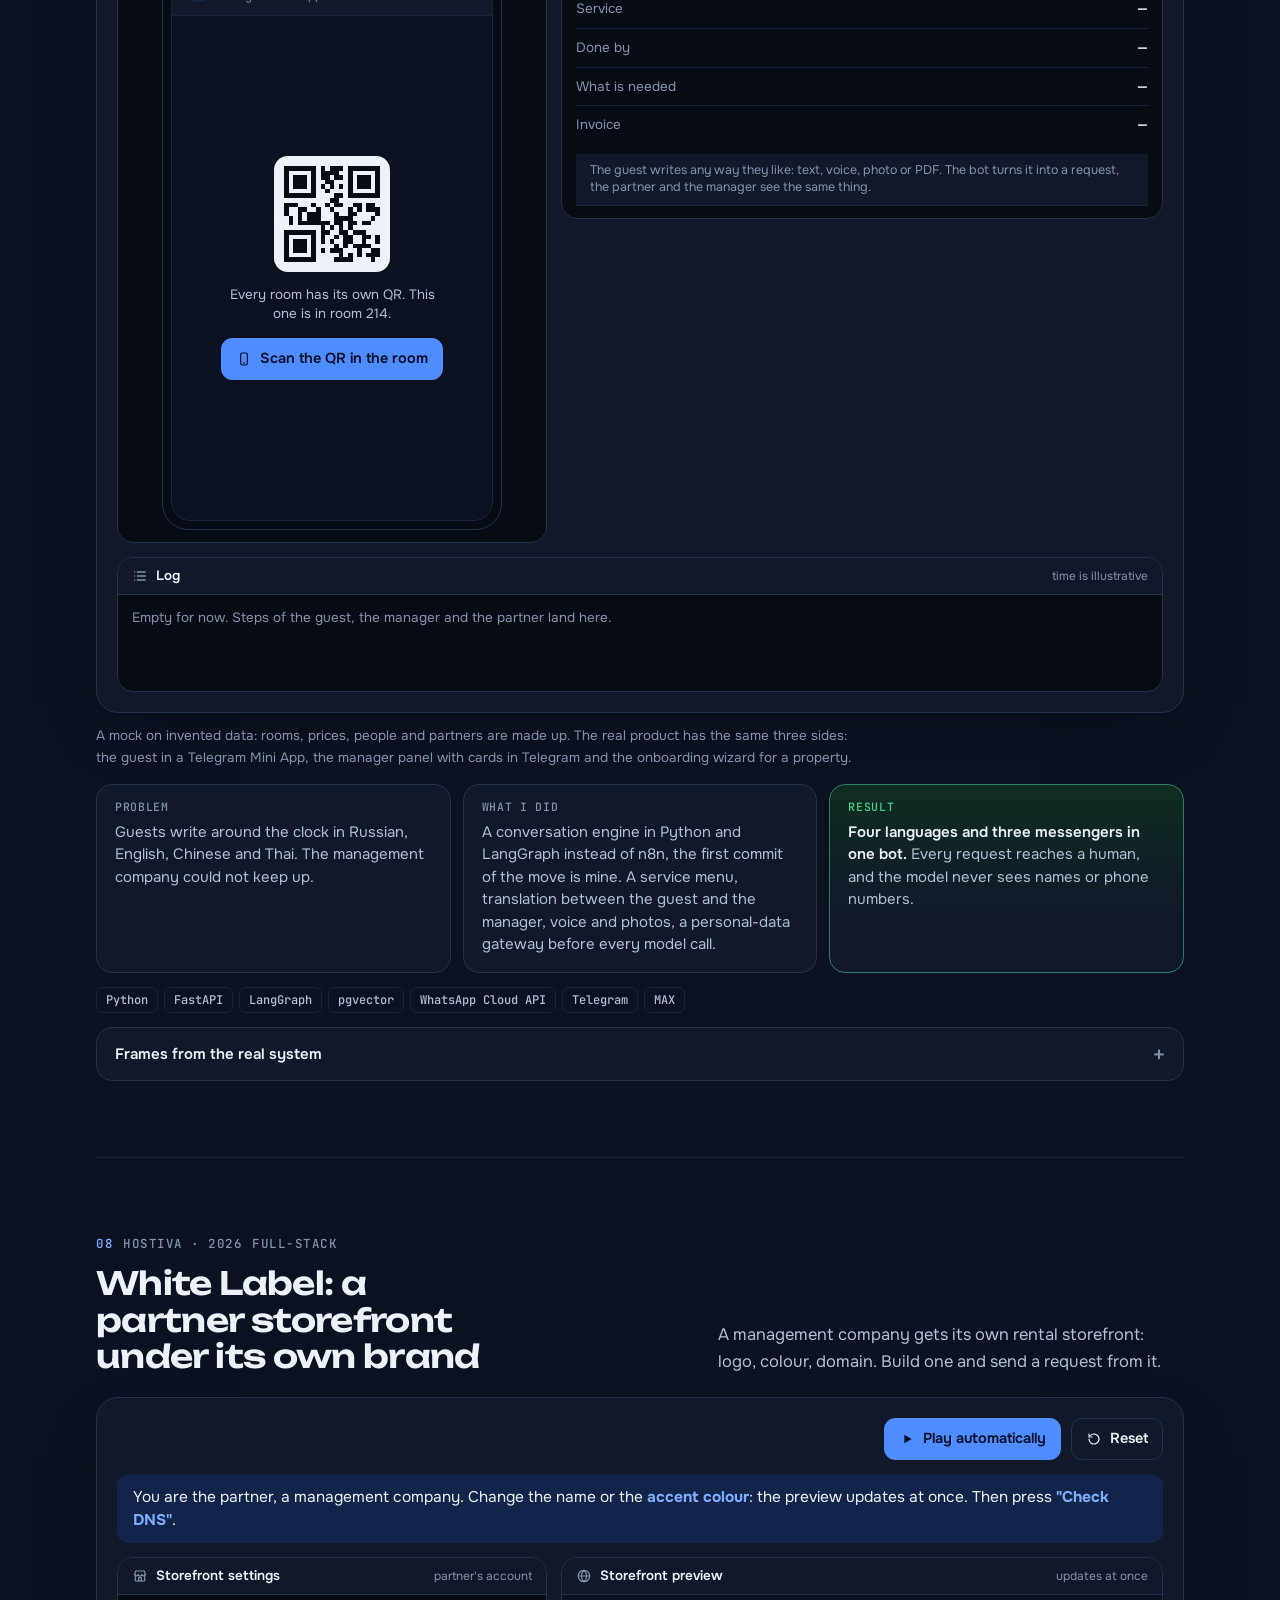
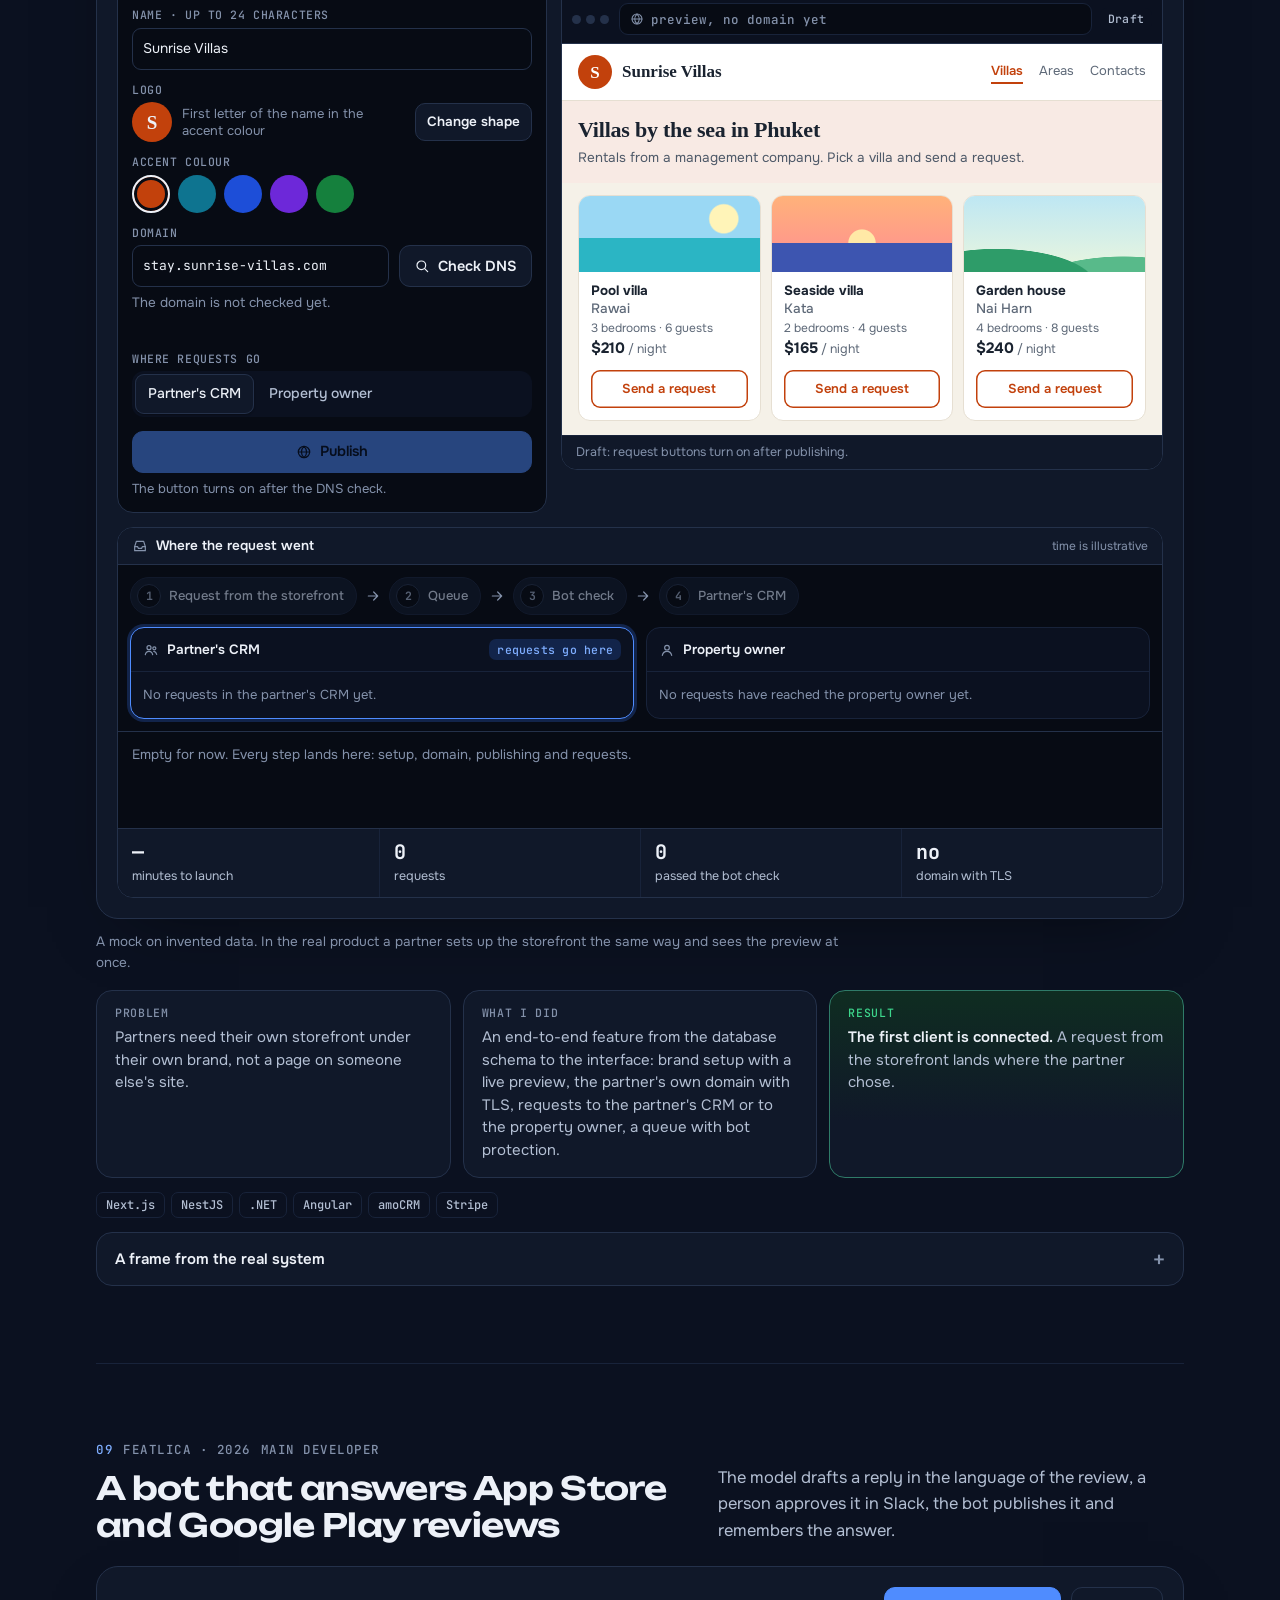
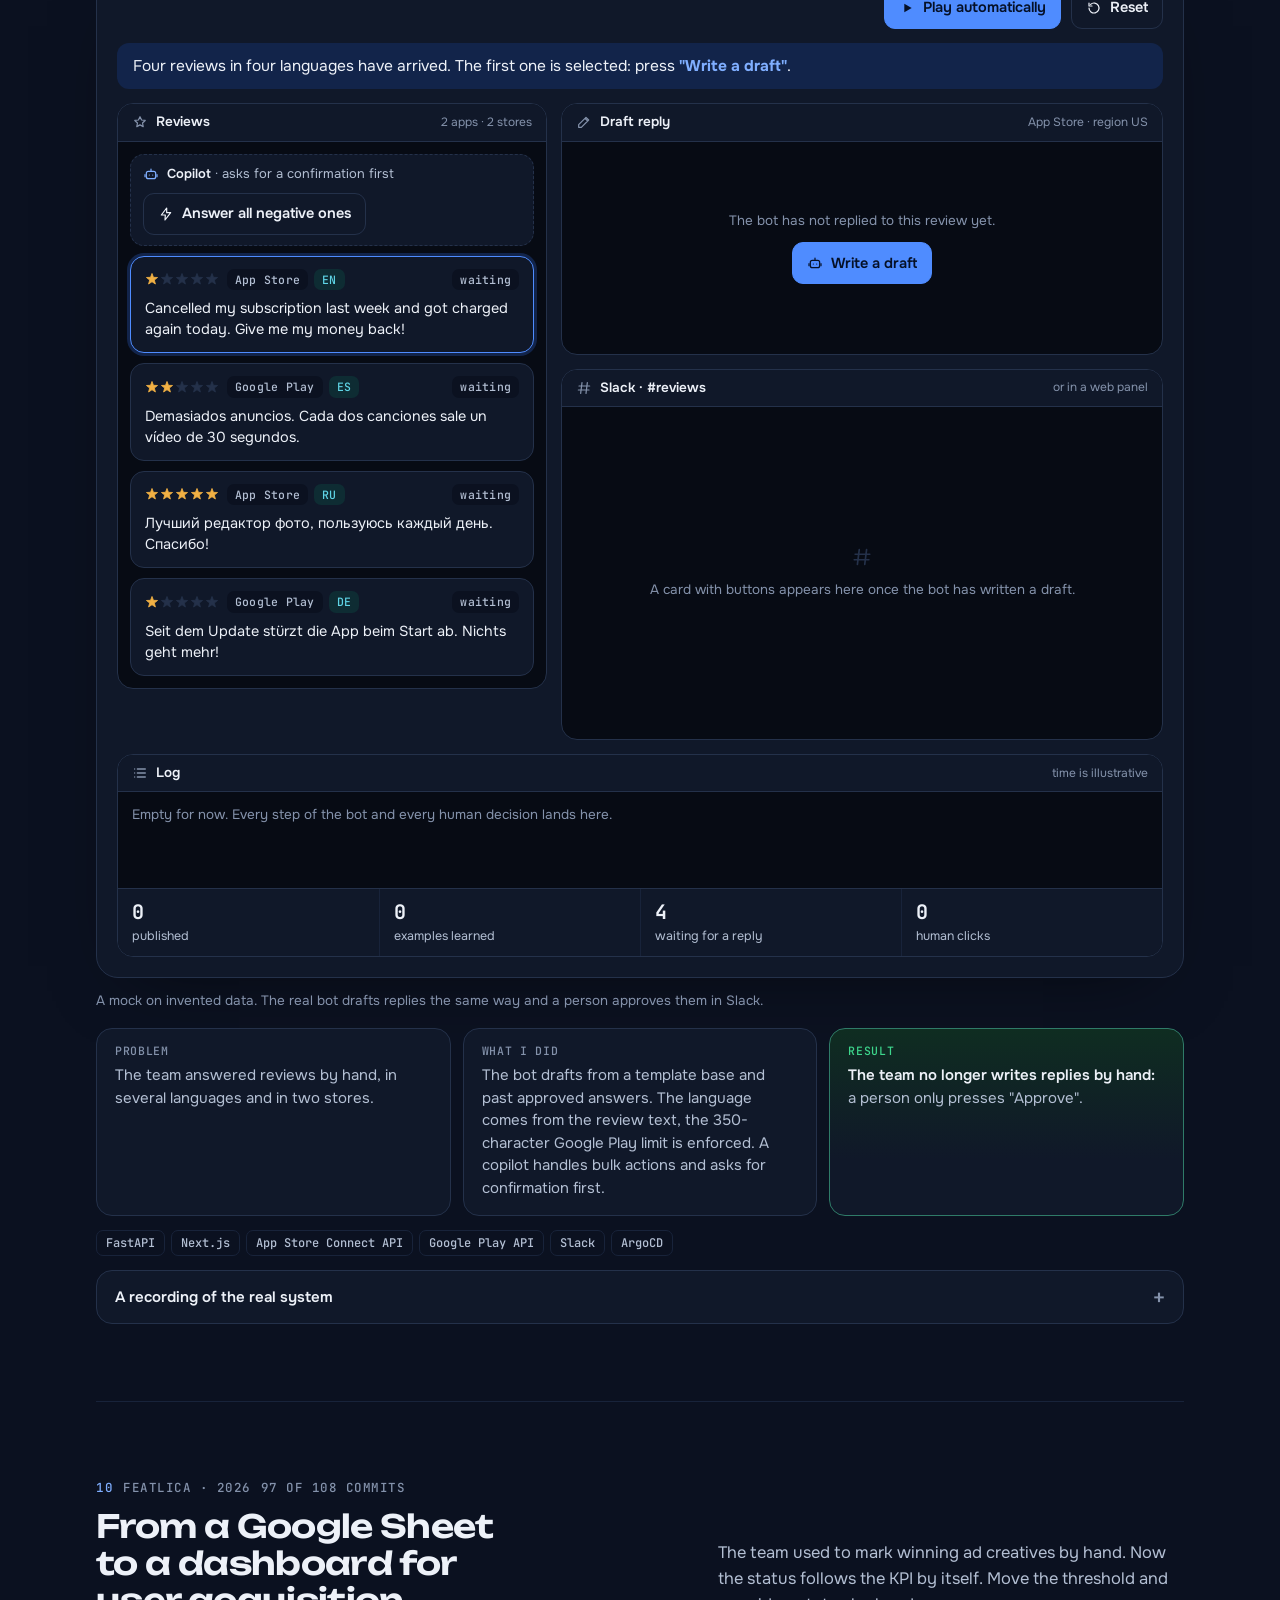
==== commit acf05daa: "Deeper concierge and creatives demos, infra card with own CI/CD work Co-Authored-By: Claude Opus 5.5" ====
--- a/index.html
+++ b/index.html
@@ -292,9 +292,9 @@
       </article>
       <article class="card mini"><span class="who">Hostiva</span>
         <h3><span lang="ru">Инфраструктура и CI/CD</span><span lang="en">Infrastructure and CI/CD</span></h3>
-        <p lang="ru">Третий по числу коммитов в инфраструктуре: k3s, Terraform, Helm, свои CI-раннеры, Prometheus, Grafana и Loki. Тестовый стенд на каждую задачу, бэкапы Postgres с восстановлением на момент времени и учебным восстановлением. Когда лимит GitHub Actions остановил деплои, перевёл 23 CI-задачи на свой раннер.</p>
-        <p lang="en">Third by commits in the infrastructure repo: k3s, Terraform, Helm, self-hosted CI runners, Prometheus, Grafana and Loki. A test stand per task, Postgres backups with point-in-time recovery and drill restores. When the GitHub Actions limit stopped deploys, I moved 23 CI jobs to our own runner.</p>
-        <div class="tags" style="margin-top:14px"><span>k3s</span><span>Terraform</span><span>Helm</span><span>Prometheus</span><span>Grafana</span><span>Loki</span></div>
+        <p lang="ru">Брал готовые open source решения и встраивал в наш k3s и CI. Бэкапы Postgres на WAL-G с восстановлением на любой момент и регулярными учебными восстановлениями. Внешние проверки сайтов и TLS, алерты RabbitMQ, сами правила алертов покрыты тестами. Свои CI-раннеры: когда лимит GitHub Actions остановил деплои, перевёл на них 23 задачи. В PR гейт с видео Playwright-прогона, PII-шлюз на Presidio перед моделями.</p>
+        <p lang="en">I took proven open source tools and fitted them into our k3s and CI. Postgres backups on WAL-G with point-in-time recovery and regular drill restores. External site and TLS probes, RabbitMQ alerts, and tests for the alert rules themselves. Self-hosted CI runners: when the GitHub Actions limit stopped deploys, I moved 23 jobs onto them. A PR gate with a Playwright run video, a PII gateway on Presidio in front of the models.</p>
+        <div class="tags" style="margin-top:14px"><span>k3s</span><span>Terraform</span><span>WAL-G</span><span>Blackbox exporter</span><span>Playwright</span><span>Presidio</span></div>
       </article>
       <article class="card mini"><span class="who">Featlica</span>
         <h3><span lang="ru">Аудит денег, которые трогает бот</span><span lang="en">An audit of the money the bot touches</span></h3>
